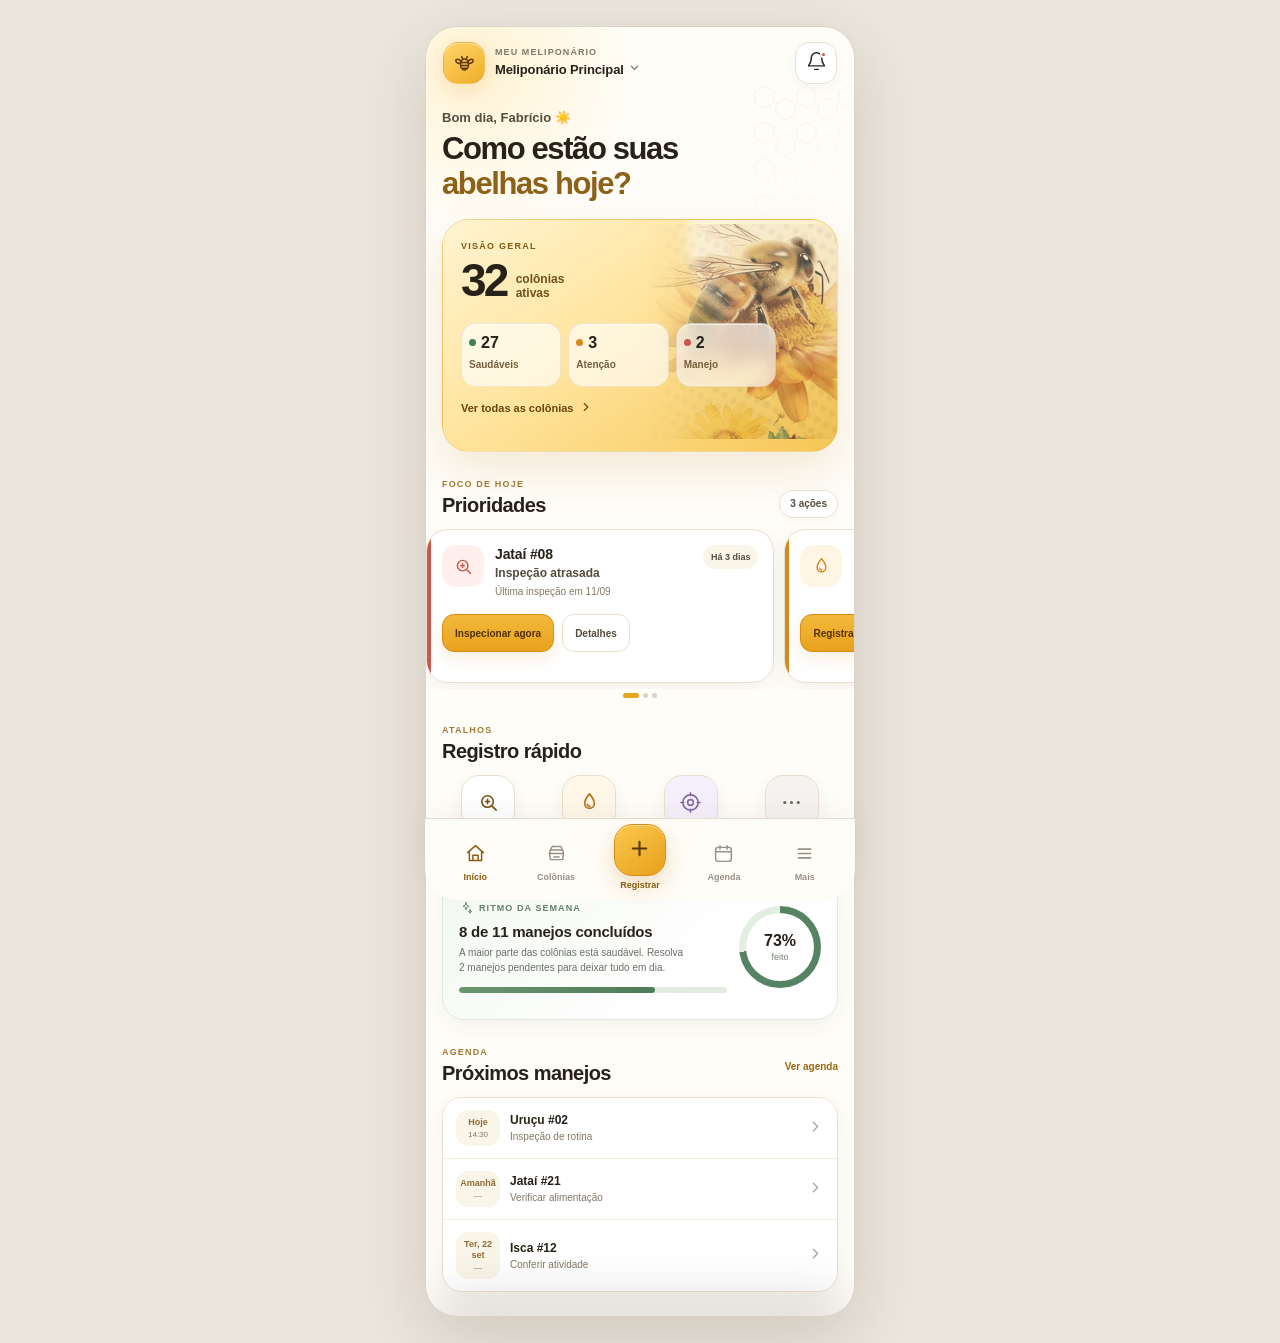
==== index.html @ edc8456e "Create index.html" ====
<!doctype html>
<html lang="pt-BR">
<head>
  <meta charset="utf-8" />
  <meta name="viewport" content="width=device-width, initial-scale=1, viewport-fit=cover" />
  <meta name="theme-color" content="#f4bb3e" />
  <meta name="application-name" content="Meu Meliponário" />
  <meta name="apple-mobile-web-app-capable" content="yes" />
  <meta name="apple-mobile-web-app-status-bar-style" content="default" />
  <meta name="apple-mobile-web-app-title" content="Meliponário" />
  <meta name="mobile-web-app-capable" content="yes" />
  <meta name="format-detection" content="telephone=no" />
  <meta name="description" content="Gestão local e offline de meliponários de abelhas sem ferrão." />
  <title>Meu Meliponário</title>
  <style>
:root{
  --honey-50:#fffaf0;--honey-100:#fff1ca;--honey-200:#ffe094;--honey-300:#fbd168;--honey-400:#f4bb3e;--honey-500:#eaa51f;--honey-600:#ca7e0c;--honey-700:#9e5d08;--honey-800:#73410b;
  --cream:#fffdf8;--cream-2:#faf5e9;--cream-3:#f3ecde;--ink:#272119;--ink-2:#554b3f;--muted:#837769;--line:#eadfce;--card:#fff;
  --green:#3f8256;--green-soft:#eef7f0;--amber:#d58a1d;--amber-soft:#fff5e5;--red:#c8584d;--red-soft:#fff0ed;--purple:#846ba4;--purple-soft:#f5f0fb;
  --r-sm:12px;--r-md:16px;--r-lg:22px;--r-xl:28px;--shadow-sm:0 6px 24px rgba(59,43,20,.06);--shadow-md:0 14px 38px rgba(59,43,20,.11);
  --font:Inter,ui-sans-serif,-apple-system,BlinkMacSystemFont,"Segoe UI",sans-serif;
}
*{box-sizing:border-box}html,body{margin:0;min-height:100%;background:#ece7dd;color:var(--ink);font-family:var(--font);-webkit-font-smoothing:antialiased}button{font:inherit;color:inherit}button,a{-webkit-tap-highlight-color:transparent}.tap{transition:transform .16s ease,opacity .16s ease,background .16s ease}.tap:active{transform:scale(.97)}
.device-shell{min-height:100vh;display:grid;place-items:start center}.app{width:100%;max-width:430px;min-height:100dvh;background:var(--cream);position:relative;overflow:hidden}.app:before{content:"";position:absolute;left:-120px;top:-130px;width:340px;height:340px;border-radius:50%;background:radial-gradient(circle,rgba(255,225,148,.36),rgba(255,225,148,0) 68%);pointer-events:none}.app:after{content:"";position:absolute;right:-60px;top:58px;width:160px;height:150px;opacity:.32;background-image:url("data:image/svg+xml,%3Csvg width='42' height='36' viewBox='0 0 42 36' xmlns='http://www.w3.org/2000/svg'%3E%3Cg fill='none' stroke='%23e7d6b7' stroke-width='1'%3E%3Cpath d='M10.5 1 20 6.5v11L10.5 23 1 17.5v-11z'/%3E%3Cpath d='M31.5 13 41 18.5v11L31.5 35 22 29.5v-11z'/%3E%3C/g%3E%3C/svg%3E");pointer-events:none;mask-image:linear-gradient(140deg,#000,transparent 78%)}
.topbar{position:relative;z-index:4;display:flex;align-items:center;justify-content:space-between;padding:max(15px,env(safe-area-inset-top)) 17px 8px}.brand-block{border:0;background:transparent;padding:0;display:flex;align-items:center;gap:10px;text-align:left;min-width:0}.brand-mark{width:42px;height:42px;border-radius:15px;background:linear-gradient(145deg,#ffd66b,#efad28);display:grid;place-items:center;color:#5d3804;box-shadow:0 6px 20px rgba(208,135,12,.18),inset 0 1px rgba(255,255,255,.5);border:1px solid rgba(130,77,0,.08)}.brand-mark svg{width:23px;height:23px}.brand-copy{display:block;min-width:0}.brand-kicker{display:block;font-size:9px;line-height:13px;font-weight:800;letter-spacing:.12em;color:var(--muted)}.brand-place{margin-top:1px;display:flex;align-items:center;gap:3px;font-size:13px;line-height:18px;font-weight:760;letter-spacing:-.01em}.brand-place svg{width:15px;height:15px;color:var(--muted)}.icon-button{width:42px;height:42px;border-radius:14px;border:1px solid var(--line);background:rgba(255,255,255,.88);display:grid;place-items:center;box-shadow:0 3px 12px rgba(59,43,20,.04);position:relative}.icon-button svg{width:21px;height:21px}.notification-dot{position:absolute;right:9px;top:8px;width:7px;height:7px;border-radius:50%;background:var(--red);border:2px solid white}
.page{position:relative;z-index:2;padding:16px 16px 0}.welcome-kicker{margin:0 0 4px;color:var(--ink-2);font-size:13px;line-height:19px;font-weight:650}.welcome h1{margin:0;font-size:31px;line-height:35px;letter-spacing:-.045em;font-weight:790}.welcome h1 span{color:#8d6117}
.hero-card{margin-top:18px;border-radius:27px;min-height:233px;position:relative;overflow:hidden;background:linear-gradient(145deg,#fff4d1 0%,#ffe39a 48%,#f6c655 100%);border:1px solid rgba(155,95,4,.12);box-shadow:0 18px 45px rgba(177,117,23,.15)}.hero-glow{position:absolute;width:240px;height:240px;right:-90px;top:-100px;border-radius:50%;background:rgba(255,255,255,.55);filter:blur(6px)}.hero-art{position:absolute;right:-18px;top:4px;width:210px;height:215px;object-fit:cover;opacity:.72;mix-blend-mode:multiply;filter:saturate(.78) contrast(.92);mask-image:linear-gradient(to left,#000 52%,rgba(0,0,0,.82) 68%,transparent 100%)}.hero-content{position:relative;z-index:2;padding:20px 18px 17px;max-width:100%}.hero-eyebrow{font-size:9px;line-height:12px;font-weight:850;letter-spacing:.14em;color:#865912}.hero-count{margin-top:4px;display:flex;align-items:flex-end;gap:9px}.hero-count strong{font-size:46px;line-height:49px;letter-spacing:-.06em}.hero-count span{padding-bottom:5px;font-size:12px;line-height:14px;font-weight:700;color:#714f1c}.status-grid{display:grid;grid-template-columns:repeat(3,1fr);gap:7px;margin-top:18px;max-width:315px}.status-pill{border:1px solid rgba(111,75,22,.10);background:rgba(255,255,255,.64);backdrop-filter:blur(8px);border-radius:15px;min-height:64px;padding:9px 7px 8px;display:grid;grid-template-columns:auto 1fr;grid-template-rows:auto auto;text-align:left;column-gap:5px;box-shadow:inset 0 1px rgba(255,255,255,.6)}.status-pill .status-dot{width:7px;height:7px;border-radius:50%;margin-top:6px}.status-pill strong{font-size:16px;line-height:19px}.status-pill small{grid-column:1/3;color:#765e3d;font-weight:670;font-size:10px;line-height:14px}.status-dot.good{background:var(--green)}.status-dot.warn{background:var(--amber)}.status-dot.bad{background:var(--red)}.hero-link{margin-top:13px;border:0;background:transparent;padding:0;display:inline-flex;align-items:center;gap:5px;font-size:11px;font-weight:780;color:#684510}.hero-link svg{width:14px;height:14px}
.section{margin-top:26px}.section-heading{display:flex;align-items:end;justify-content:space-between;gap:12px;margin-bottom:11px}.section-heading.compact{align-items:center}.section-kicker{margin:0 0 2px;font-size:9px;line-height:12px;font-weight:850;letter-spacing:.13em;color:#a17937}.section-heading h2{margin:0;font-size:20px;line-height:26px;letter-spacing:-.028em}.count-chip{border:1px solid var(--line);background:#fff;border-radius:999px;padding:7px 10px;font-size:10px;line-height:12px;font-weight:760;color:var(--ink-2);box-shadow:0 2px 10px rgba(59,43,20,.03)}
.priority-track{display:flex;gap:10px;overflow:auto;margin:0 -16px;padding:0 16px 6px;scroll-snap-type:x mandatory;scrollbar-width:none}.priority-track::-webkit-scrollbar{display:none}.priority-card{scroll-snap-align:start;flex:0 0 88%;min-height:154px;border:1px solid var(--line);background:#fff;border-radius:22px;padding:15px;box-shadow:var(--shadow-sm);position:relative;overflow:hidden}.priority-card:after{content:"";position:absolute;left:0;top:0;bottom:0;width:4px;background:var(--tone,var(--honey-500))}.priority-card.tone-danger{--tone:var(--red)}.priority-card.tone-warning{--tone:var(--amber)}.priority-card.tone-brand{--tone:var(--honey-500)}.priority-top{display:flex;align-items:flex-start;gap:11px}.priority-icon{width:42px;height:42px;border-radius:14px;display:grid;place-items:center;background:var(--tone-soft,var(--honey-100));color:var(--tone,var(--honey-700));flex:0 0 auto}.priority-icon svg{width:21px;height:21px}.tone-danger .priority-icon{--tone-soft:var(--red-soft);--tone:var(--red)}.tone-warning .priority-icon{--tone-soft:var(--amber-soft);--tone:var(--amber)}.tone-brand .priority-icon{--tone-soft:var(--honey-100);--tone:var(--honey-700)}.priority-copy{min-width:0;flex:1}.priority-copy strong{display:block;font-size:14px;line-height:19px;letter-spacing:-.01em}.priority-copy span{display:block;margin-top:1px;font-size:12px;line-height:17px;font-weight:650;color:var(--ink-2)}.priority-copy small{display:block;margin-top:3px;font-size:10px;line-height:14px;color:var(--muted)}.priority-badge{font-size:9px;line-height:12px;font-weight:800;padding:6px 8px;border-radius:999px;background:var(--cream-2);color:var(--ink-2);white-space:nowrap}.priority-actions{display:flex;gap:8px;margin-top:15px}.btn-primary,.btn-secondary{height:38px;border-radius:12px;padding:0 12px;font-size:10px;font-weight:800}.btn-primary{border:1px solid #d58c11;background:linear-gradient(#f4b93b,#e8a21e);color:#523002;box-shadow:0 7px 16px rgba(201,126,10,.13)}.btn-secondary{border:1px solid var(--line);background:#fff;color:var(--ink-2)}.pager{display:flex;gap:4px;justify-content:center;margin-top:4px}.pager i{display:block;width:5px;height:5px;border-radius:99px;background:#ddd2c2;transition:width .2s ease,background .2s ease}.pager i.active{width:16px;background:var(--honey-500)}
.quick-grid{display:grid;grid-template-columns:repeat(4,1fr);gap:9px}.quick-action{border:0;background:transparent;padding:0;display:flex;flex-direction:column;align-items:center;gap:6px;min-width:0}.quick-icon{width:54px;height:54px;border:1px solid var(--line);background:#fff;border-radius:18px;display:grid;place-items:center;box-shadow:0 5px 17px rgba(59,43,20,.055);color:#765116}.quick-action:nth-child(2) .quick-icon{background:#fff7e8;color:#b67114}.quick-action:nth-child(3) .quick-icon{background:#f5f0fb;color:var(--purple)}.quick-action:nth-child(4) .quick-icon{background:#f4f3ef;color:#6d655b}.quick-icon svg{width:23px;height:23px}.quick-action strong{font-size:10px;line-height:13px}.quick-action small{display:none}
.week-card{border-radius:22px;background:linear-gradient(135deg,#f3f8f1,#fff 66%);border:1px solid #dfe9dd;min-height:146px;padding:16px;display:flex;align-items:center;gap:12px;box-shadow:var(--shadow-sm)}.week-copy{flex:1;min-width:0}.week-title-row{display:flex;align-items:center;gap:6px;font-size:9px;line-height:12px;letter-spacing:.12em;font-weight:850;color:#648168;text-transform:uppercase}.week-icon{display:grid;place-items:center}.week-icon svg{width:14px;height:14px}.week-card h3{margin:7px 0 3px;font-size:15px;line-height:20px;letter-spacing:-.015em}.week-card p{margin:0;color:#687166;font-size:10px;line-height:15px;max-width:230px}.progress{height:6px;border-radius:99px;background:#e3ece1;margin-top:12px;overflow:hidden}.progress span{display:block;height:100%;border-radius:inherit;background:linear-gradient(90deg,#6b956f,#4c7c58);width:0;transition:width .7s cubic-bezier(.2,.8,.2,1)}.ring{--p:73;width:82px;height:82px;border-radius:50%;flex:0 0 auto;display:grid;place-items:center;background:conic-gradient(#568361 calc(var(--p)*1%),#e4ede2 0);position:relative}.ring:before{content:"";position:absolute;inset:7px;border-radius:50%;background:#fff}.ring>div{position:relative;z-index:1;text-align:center}.ring strong{display:block;font-size:16px;line-height:18px}.ring small{display:block;font-size:9px;color:#758174;margin-top:2px}
.text-button{border:0;background:transparent;color:#9b6812;padding:5px 0;font-size:10px;font-weight:800}.schedule-card{border:1px solid var(--line);border-radius:20px;background:#fff;box-shadow:var(--shadow-sm);overflow:hidden}.schedule-row{width:100%;border:0;border-bottom:1px solid #f0e9de;background:#fff;display:grid;grid-template-columns:44px 1fr auto;align-items:center;gap:10px;padding:12px 13px;text-align:left}.schedule-row:last-child{border-bottom:0}.date-block{text-align:center;border-radius:12px;background:var(--cream-2);padding:7px 4px}.date-block strong{display:block;font-size:9px;line-height:11px;color:#8d6c37}.date-block small{display:block;font-size:8px;color:var(--muted);margin-top:2px}.schedule-main strong{display:block;font-size:12px;line-height:16px}.schedule-main span{display:block;margin-top:2px;font-size:10px;line-height:14px;color:var(--muted)}.schedule-chevron{color:#b0a69a}.schedule-chevron svg{width:17px;height:17px}.bottom-spacer{height:118px}.page-home .bottom-spacer{height:24px}
.bottom-nav{position:fixed;left:50%;right:auto;transform:translateX(-50%);width:min(430px,100%);z-index:40;bottom:0;height:82px;padding:7px 10px max(10px,env(safe-area-inset-bottom));display:grid;grid-template-columns:1fr 1fr 1.08fr 1fr 1fr;align-items:end;background:rgba(255,253,248,.94);backdrop-filter:blur(18px);border-top:1px solid rgba(226,216,200,.88);box-shadow:0 -10px 25px rgba(47,37,23,.035)}.nav-item{height:56px;border:0;background:transparent;color:#9a9084;display:flex;flex-direction:column;align-items:center;justify-content:center;gap:3px}.nav-item svg{width:21px;height:21px}.nav-item small,.nav-center small{font-size:9px;line-height:12px;font-weight:750}.nav-item.active{color:#8b5c10}.nav-center{height:65px;display:flex;flex-direction:column;align-items:center;justify-content:flex-end;color:#8b5c10;gap:3px}.nav-fab{width:52px;height:52px;margin-top:-25px;border-radius:18px;border:1px solid #d98e12;background:linear-gradient(145deg,#fac94f,#e8a01a);box-shadow:0 10px 25px rgba(193,120,7,.24),inset 0 1px rgba(255,255,255,.5);display:grid;place-items:center;color:#5b3703}.nav-fab svg{width:23px;height:23px}
.sheet-backdrop{position:absolute;inset:0;background:rgba(34,27,20,.33);opacity:0;pointer-events:none;z-index:50;transition:opacity .22s ease;backdrop-filter:blur(1.5px)}.sheet-backdrop.open{opacity:1;pointer-events:auto}.bottom-sheet{position:absolute;left:0;right:0;bottom:0;z-index:51;min-height:160px;max-height:82dvh;overflow:auto;background:#fffdf9;border-radius:28px 28px 0 0;border-top:1px solid #eee2d0;box-shadow:0 -22px 55px rgba(43,34,24,.16);transform:translateY(104%);transition:transform .32s cubic-bezier(.2,.85,.25,1);padding:8px 16px max(22px,env(safe-area-inset-bottom))}.bottom-sheet.open{transform:translateY(0)}.sheet-handle{width:36px;height:4px;border-radius:9px;background:#d9d0c4;margin:2px auto 15px}.sheet-head{display:flex;align-items:flex-start;justify-content:space-between;gap:12px;margin-bottom:14px}.sheet-head p{margin:0;color:var(--muted);font-size:10px;line-height:15px;font-weight:650;text-transform:uppercase;letter-spacing:.1em}.sheet-head h3{margin:2px 0 0;font-size:21px;line-height:27px;letter-spacing:-.03em}.sheet-close{width:34px;height:34px;border:1px solid var(--line);border-radius:11px;background:#fff;display:grid;place-items:center}.sheet-close svg{width:18px;height:18px}.sheet-list{display:grid;gap:8px}.sheet-option{width:100%;border:1px solid var(--line);background:#fff;border-radius:16px;padding:12px;display:flex;align-items:center;gap:11px;text-align:left}.sheet-option.active{border-color:#e2b95e;background:#fff9e9}.sheet-option-icon{width:42px;height:42px;border-radius:13px;background:var(--cream-2);display:grid;place-items:center;color:#8c6017}.sheet-option-icon svg{width:20px;height:20px}.sheet-option-copy{flex:1}.sheet-option-copy strong{display:block;font-size:12px;line-height:16px}.sheet-option-copy small{display:block;margin-top:2px;color:var(--muted);font-size:10px;line-height:14px}.sheet-option>svg{width:17px;height:17px;color:#b0a69a}.sheet-tip{margin-top:13px;padding:11px 12px;border-radius:14px;background:#fff5dc;color:#775116;font-size:10px;line-height:15px}.notification-list{display:grid;gap:8px}.notification-item{border:1px solid var(--line);border-radius:16px;background:#fff;padding:12px;display:grid;grid-template-columns:9px 1fr auto;gap:10px;align-items:start}.notification-item .n-dot{width:8px;height:8px;border-radius:50%;margin-top:5px;background:var(--honey-500)}.notification-item.danger .n-dot{background:var(--red)}.notification-item strong{display:block;font-size:12px;line-height:16px}.notification-item p{margin:2px 0 0;color:var(--muted);font-size:10px;line-height:15px}.notification-item time{font-size:9px;color:#a59a8d;white-space:nowrap}.apiary-current{border-color:#e4b557;background:#fff9e9}.toast{position:absolute;left:16px;right:16px;bottom:94px;z-index:70;background:#2d261f;color:#fff;padding:12px 14px;border-radius:14px;font-size:11px;line-height:16px;font-weight:650;box-shadow:var(--shadow-md);opacity:0;transform:translateY(12px);pointer-events:none;transition:opacity .18s ease,transform .18s ease}.toast.show{opacity:1;transform:translateY(0)}
.reveal{opacity:0;transform:translateY(10px);animation:reveal .5s cubic-bezier(.2,.8,.2,1) forwards}.delay-1{animation-delay:.06s}.delay-2{animation-delay:.12s}.delay-3{animation-delay:.18s}.delay-4{animation-delay:.24s}.delay-5{animation-delay:.30s}@keyframes reveal{to{opacity:1;transform:translateY(0)}}
@media(min-width:700px){.device-shell{padding:26px 0}.app{min-height:880px;border-radius:32px;border:1px solid #ddd4c7;box-shadow:0 22px 70px rgba(47,37,23,.16)}.bottom-nav{border-radius:0 0 32px 32px}}
@media(max-width:350px){.welcome h1{font-size:28px;line-height:32px}.hero-card{min-height:228px}.status-grid{gap:5px}.status-pill{padding-left:5px;padding-right:5px}.priority-card{flex-basis:92%}}
@media(prefers-reduced-motion:reduce){*,*:before,*:after{scroll-behavior:auto!important;animation:none!important;transition:none!important}.reveal{opacity:1;transform:none}}

/* =========================================================
   ETAPA 2 — COLÔNIAS
   ========================================================= */
.page[hidden],.page.is-hidden{display:none!important}.colonies-page{padding-top:10px}.colonies-intro{margin-top:1px}.colonies-title-row{display:flex;align-items:flex-end;justify-content:space-between;gap:14px}.colonies-title-row h1{margin:0;font-size:30px;line-height:34px;letter-spacing:-.045em;font-weight:795}.colonies-subtitle{margin:4px 0 0;color:var(--muted);font-size:11px;line-height:16px}.add-colony-button{width:47px;height:47px;flex:0 0 auto;border-radius:16px;border:1px solid #d69a28;background:linear-gradient(145deg,#ffd361,#eda725);display:grid;place-items:center;color:#5a3704;box-shadow:0 10px 24px rgba(198,122,7,.18),inset 0 1px rgba(255,255,255,.56)}.add-colony-button svg{width:22px;height:22px}
.colony-overview{margin-top:17px;min-height:190px;border-radius:25px;padding:17px 16px 15px;position:relative;overflow:hidden;background:linear-gradient(142deg,#fff5d8 0%,#ffe8a8 51%,#f7ca64 100%);border:1px solid rgba(153,93,6,.12);box-shadow:0 16px 38px rgba(176,111,15,.12)}.overview-decoration{position:absolute;width:175px;height:175px;border-radius:50%;right:-62px;top:-80px;background:rgba(255,255,255,.52)}.overview-art{position:absolute;right:-27px;top:0;width:178px;height:168px;object-fit:cover;mix-blend-mode:multiply;opacity:.61;filter:saturate(.78) contrast(.94);mask-image:linear-gradient(90deg,transparent 0%,rgba(0,0,0,.76) 36%,#000 100%)}.overview-main{position:relative;z-index:2;max-width:215px}.overview-label{display:block;font-size:9px;line-height:12px;font-weight:850;letter-spacing:.13em;color:#875d17}.overview-main>strong{display:block;margin-top:3px;font-size:42px;line-height:45px;letter-spacing:-.06em}.overview-main>small{display:block;color:#6b4c1a;font-size:11px;line-height:15px;font-weight:670}.overview-stats{position:absolute;left:12px;right:12px;bottom:12px;display:grid;grid-template-columns:repeat(3,1fr);gap:7px;z-index:3}.overview-stat{border:1px solid rgba(113,74,14,.10);background:rgba(255,255,255,.69);backdrop-filter:blur(9px);border-radius:14px;padding:8px 7px 7px;display:grid;grid-template-columns:auto 1fr;grid-template-rows:auto auto;text-align:left;column-gap:5px;min-width:0}.overview-stat .mini-dot{width:7px;height:7px;border-radius:50%;margin-top:6px}.mini-dot.healthy,.chip-dot.healthy{background:var(--green)}.mini-dot.attention,.chip-dot.attention{background:var(--amber)}.mini-dot.management,.chip-dot.management{background:var(--red)}.overview-stat strong{font-size:15px;line-height:18px}.overview-stat small{grid-column:1/3;color:#715d40;font-size:9px;line-height:12px;font-weight:720;white-space:nowrap;overflow:hidden;text-overflow:ellipsis}
.colony-tools{margin-top:17px}.search-row{display:grid;grid-template-columns:1fr 48px;gap:9px}.search-box{height:48px;border:1px solid var(--line);background:#fff;border-radius:16px;display:flex;align-items:center;padding:0 11px 0 13px;gap:8px;box-shadow:0 5px 18px rgba(59,43,20,.04)}.search-box>span{display:grid;place-items:center;color:#9d9183}.search-box>span svg{width:20px;height:20px}.search-box input{border:0;outline:0;background:transparent;flex:1;min-width:0;color:var(--ink);font:600 12px/18px var(--font)}.search-box input::placeholder{color:#aaa093;font-weight:540}.search-clear{width:29px;height:29px;border:0;background:transparent;border-radius:9px;display:grid;place-items:center;color:#a59b90;opacity:0;pointer-events:none;transition:opacity .15s ease}.search-clear.show{opacity:1;pointer-events:auto}.search-clear svg{width:16px;height:16px}.filter-button{height:48px;width:48px;border-radius:16px;border:1px solid #e5d7c4;background:#fff8e6;display:grid;place-items:center;color:#8c5d12;position:relative;box-shadow:0 5px 18px rgba(59,43,20,.04)}.filter-button svg{width:21px;height:21px}.filter-button i{position:absolute;right:-3px;top:-5px;min-width:18px;height:18px;padding:0 5px;border-radius:99px;background:var(--ink);color:#fff;border:2px solid var(--cream);font-style:normal;font-size:8px;line-height:14px;font-weight:800;display:none}.filter-button i.show{display:grid;place-items:center}
.status-chips{display:flex;gap:7px;overflow:auto;margin:12px -16px 0;padding:0 16px 4px;scrollbar-width:none}.status-chips::-webkit-scrollbar,.species-scroll::-webkit-scrollbar,.attention-carousel::-webkit-scrollbar{display:none}.filter-chip{height:34px;border-radius:999px;border:1px solid var(--line);background:#fff;padding:0 11px;display:inline-flex;align-items:center;gap:6px;white-space:nowrap;font-size:10px;line-height:13px;font-weight:760;color:#746a5d;box-shadow:0 2px 9px rgba(59,43,20,.025)}.filter-chip.active{border-color:#e4b858;background:#fff4cf;color:#75500f;box-shadow:inset 0 0 0 1px rgba(225,165,46,.08)}.filter-chip span{font-size:9px;color:#a18f73}.chip-dot{width:6px;height:6px;border-radius:50%;display:block}.species-line{margin-top:9px;display:flex;gap:9px;align-items:center}.species-scroll{display:flex;gap:7px;overflow:auto;flex:1;scrollbar-width:none;padding:1px 0 3px}.species-chip{height:34px;border:0;background:var(--cream-2);border-radius:12px;padding:0 11px;display:flex;align-items:center;gap:6px;white-space:nowrap;color:#766c60;font-size:9px;font-weight:760}.species-chip.active{background:#2e2922;color:#fff}.species-bee{width:19px;height:19px;border-radius:7px;background:#fff3c9;display:grid;place-items:center;color:#8e5e0e}.species-chip.active .species-bee{background:#4a4339;color:#ffd567}.species-bee svg{width:12px;height:12px}.view-toggle{width:36px;height:36px;flex:0 0 auto;border:1px solid var(--line);border-radius:12px;background:#fff;display:grid;place-items:center;color:#7f7569}.view-toggle svg{width:18px;height:18px}
.attention-section{margin-top:23px}.colonies-heading{margin-bottom:10px}.attention-carousel{display:flex;gap:10px;overflow:auto;margin:0 -16px;padding:0 16px 6px;scroll-snap-type:x mandatory;scrollbar-width:none}.attention-mini{scroll-snap-align:start;flex:0 0 76%;border:1px solid var(--line);background:#fff;border-radius:21px;min-height:118px;padding:13px;box-shadow:var(--shadow-sm);position:relative;overflow:hidden}.attention-mini:before{content:"";position:absolute;left:0;top:0;bottom:0;width:4px;background:var(--tone)}.attention-mini.danger{--tone:var(--red);--soft:var(--red-soft)}.attention-mini.warning{--tone:var(--amber);--soft:var(--amber-soft)}.attention-mini.brand{--tone:var(--honey-500);--soft:var(--honey-100)}.attention-mini-top{display:grid;grid-template-columns:40px 1fr auto;gap:9px;align-items:start}.attention-mini-icon{width:40px;height:40px;border-radius:13px;background:var(--soft);color:var(--tone);display:grid;place-items:center}.attention-mini-icon svg{width:20px;height:20px}.attention-mini-copy strong{display:block;font-size:12px;line-height:16px}.attention-mini-copy span{display:block;color:var(--ink-2);font-size:10px;line-height:14px;font-weight:680;margin-top:1px}.attention-mini-copy small{display:block;color:var(--muted);font-size:9px;line-height:13px;margin-top:2px}.attention-mini .mini-arrow{width:28px;height:28px;border-radius:9px;background:#faf7f1;display:grid;place-items:center;color:#9c9183}.attention-mini .mini-arrow svg{width:15px;height:15px}.attention-progress{margin-top:11px;height:5px;border-radius:99px;background:#f0ebe3;overflow:hidden}.attention-progress span{display:block;height:100%;border-radius:inherit;background:var(--tone)}
.colony-list-section{margin-top:24px}.sort-button{height:33px;border:1px solid var(--line);background:#fff;border-radius:11px;padding:0 9px;display:flex;align-items:center;gap:5px;color:#766c60;font-size:9px;font-weight:760}.sort-button svg{width:14px;height:14px}.result-meta{min-height:15px;margin:-1px 0 8px;color:#9a8f82;font-size:9px;line-height:13px}.colonies-list{display:grid;gap:10px}.colony-card{width:100%;border:1px solid var(--line);background:#fff;border-radius:22px;padding:0;overflow:hidden;box-shadow:var(--shadow-sm);text-align:left;position:relative}.colony-card-inner{display:grid;grid-template-columns:104px 1fr;min-height:149px}.colony-visual{position:relative;overflow:hidden;background:var(--visual-bg);border-right:1px solid rgba(226,217,203,.7);display:grid;place-items:center}.colony-visual:before{content:"";position:absolute;width:92px;height:92px;border-radius:50%;background:rgba(255,255,255,.44);right:-36px;top:-33px}.colony-visual:after{content:"";position:absolute;left:-25px;bottom:-34px;width:84px;height:84px;border-radius:50%;background:rgba(255,255,255,.31)}.hive-art{width:86px;height:92px;position:relative;z-index:2;filter:drop-shadow(0 8px 12px rgba(74,54,26,.10))}.colony-visual-label{position:absolute;left:8px;bottom:8px;z-index:3;padding:5px 7px;border-radius:9px;background:rgba(255,255,255,.75);backdrop-filter:blur(6px);font-size:8px;line-height:10px;font-weight:820;color:#72501a}.colony-main{padding:12px 12px 11px;min-width:0}.colony-topline{display:flex;align-items:flex-start;justify-content:space-between;gap:8px}.colony-name{min-width:0}.colony-name strong{display:block;font-size:14px;line-height:18px;letter-spacing:-.015em;white-space:nowrap;overflow:hidden;text-overflow:ellipsis}.colony-name span{display:block;margin-top:1px;color:#8c8174;font-size:9px;line-height:13px}.status-badge{flex:0 0 auto;display:flex;align-items:center;gap:5px;height:23px;border-radius:999px;padding:0 7px;font-size:8px;line-height:10px;font-weight:820}.status-badge i{width:6px;height:6px;border-radius:50%}.status-badge.healthy{background:var(--green-soft);color:#3f744c}.status-badge.healthy i{background:var(--green)}.status-badge.attention{background:var(--amber-soft);color:#946015}.status-badge.attention i{background:var(--amber)}.status-badge.management{background:var(--red-soft);color:#a84940}.status-badge.management i{background:var(--red)}.colony-note{margin:8px 0 0;color:#62594f;font-size:9px;line-height:13px;display:-webkit-box;-webkit-line-clamp:2;-webkit-box-orient:vertical;overflow:hidden}.colony-metrics{display:grid;grid-template-columns:1fr 1fr;gap:5px;margin-top:9px}.colony-metric{border-radius:10px;background:#faf7f1;padding:6px 7px;min-width:0}.colony-metric span{display:block;color:#9b9083;font-size:7.5px;line-height:10px;font-weight:720;text-transform:uppercase;letter-spacing:.06em}.colony-metric strong{display:block;margin-top:1px;font-size:9px;line-height:12px;white-space:nowrap;overflow:hidden;text-overflow:ellipsis}.colony-footer{display:flex;align-items:center;justify-content:space-between;border-top:1px solid #f1ebe2;padding:9px 12px;background:#fffdf9}.colony-local{display:flex;align-items:center;gap:5px;color:#8e8377;font-size:8.5px;font-weight:690}.colony-local svg{width:13px;height:13px}.colony-open{display:flex;align-items:center;gap:4px;color:#885c14;font-size:8.5px;font-weight:820}.colony-open svg{width:14px;height:14px}
.colonies-list.compact{gap:7px}.colonies-list.compact .colony-card-inner{grid-template-columns:66px 1fr;min-height:90px}.colonies-list.compact .colony-visual{min-height:90px}.colonies-list.compact .hive-art{width:54px;height:61px}.colonies-list.compact .colony-visual-label,.colonies-list.compact .colony-note,.colonies-list.compact .colony-metrics{display:none}.colonies-list.compact .colony-main{padding:11px 11px 8px}.colonies-list.compact .colony-footer{padding:7px 11px}.colonies-list.compact .colony-name strong{font-size:13px}.colonies-list.compact .colony-name span{font-size:8.5px;margin-top:2px}.colonies-list.compact .status-badge{height:21px}
.empty-colonies{padding:30px 20px 36px;text-align:center;border:1px dashed #e5dac9;border-radius:22px;background:#fffdf9}.empty-bee{width:58px;height:58px;border-radius:19px;margin:0 auto 12px;background:#fff1cb;color:#8d5e10;display:grid;place-items:center}.empty-bee svg{width:29px;height:29px}.empty-colonies h3{margin:0;font-size:15px;line-height:20px}.empty-colonies p{margin:5px auto 14px;color:var(--muted);font-size:10px;line-height:15px;max-width:230px}
.filter-section{margin-top:16px}.filter-section:first-of-type{margin-top:0}.filter-title{display:flex;align-items:center;justify-content:space-between;margin-bottom:9px}.filter-title strong{font-size:11px;line-height:15px}.filter-title button{border:0;background:transparent;color:#9c6a16;font-size:9px;font-weight:800}.filter-options{display:flex;flex-wrap:wrap;gap:7px}.filter-option{height:35px;border:1px solid var(--line);background:#fff;border-radius:11px;padding:0 10px;font-size:9px;font-weight:740;color:#73695d}.filter-option.active{border-color:#dfb65b;background:#fff6dc;color:#7d5511}.filter-footer{position:sticky;bottom:-22px;background:linear-gradient(transparent,#fffdf9 24%);padding-top:22px;margin-top:17px;display:grid;grid-template-columns:1fr 1.55fr;gap:8px}.filter-footer .btn-primary,.filter-footer .btn-secondary{height:44px;font-size:10px}.sort-list{display:grid;gap:7px}.sort-option{height:46px;border:1px solid var(--line);background:#fff;border-radius:14px;padding:0 12px;display:flex;align-items:center;justify-content:space-between;font-size:10px;font-weight:740}.sort-option.active{border-color:#e2b95e;background:#fff8e6}.sort-check{width:21px;height:21px;border-radius:8px;background:#f2ede5;display:grid;place-items:center;color:transparent}.sort-option.active .sort-check{background:#e9aa2d;color:#fff}.sort-check svg{width:13px;height:13px}
.colony-preview-hero{border-radius:20px;padding:15px;background:linear-gradient(145deg,var(--preview-a),var(--preview-b));position:relative;overflow:hidden;min-height:134px}.colony-preview-hero .preview-art{position:absolute;right:5px;bottom:-7px;width:110px;height:120px}.colony-preview-hero .preview-status{position:relative;z-index:2;display:inline-flex;align-items:center;gap:5px;padding:6px 8px;border-radius:999px;background:rgba(255,255,255,.71);backdrop-filter:blur(6px);font-size:8px;font-weight:820}.colony-preview-hero h4{position:relative;z-index:2;margin:29px 0 1px;font-size:21px;line-height:25px;letter-spacing:-.035em}.colony-preview-hero p{position:relative;z-index:2;margin:0;color:#66543a;font-size:10px;line-height:14px;font-weight:650}.preview-grid{display:grid;grid-template-columns:repeat(2,1fr);gap:8px;margin-top:11px}.preview-stat{border:1px solid var(--line);border-radius:14px;background:#fff;padding:10px}.preview-stat span{display:block;color:var(--muted);font-size:8px;line-height:11px;text-transform:uppercase;letter-spacing:.06em;font-weight:740}.preview-stat strong{display:block;margin-top:3px;font-size:11px;line-height:15px}.preview-action{margin-top:11px;display:grid;grid-template-columns:1fr auto;gap:8px}.preview-action .btn-primary,.preview-action .btn-secondary{height:43px}
@media(max-width:360px){.colony-card-inner{grid-template-columns:91px 1fr}.colony-overview{min-height:186px}.overview-art{right:-38px}.overview-stats{gap:5px}.overview-stat{padding-left:6px;padding-right:6px}.attention-mini{flex-basis:82%}}


/* ===== ETAPA 3 — FICHA DA COLÔNIA ===== */
.detail-page{padding-top:max(12px,env(safe-area-inset-top))}
.detail-topbar{height:52px;display:grid;grid-template-columns:42px 1fr 42px;align-items:center;gap:10px;margin-bottom:12px}.detail-icon-button{width:42px;height:42px;border:1px solid var(--line);border-radius:14px;background:rgba(255,255,255,.9);display:grid;place-items:center;box-shadow:0 4px 14px rgba(59,43,20,.045)}.detail-icon-button svg{width:20px;height:20px}.detail-topbar-copy{text-align:center;min-width:0}.detail-topbar-copy span{display:block;color:#a07939;font-size:8px;line-height:11px;font-weight:850;letter-spacing:.13em}.detail-topbar-copy strong{display:block;margin-top:1px;font-size:12px;line-height:16px;white-space:nowrap;overflow:hidden;text-overflow:ellipsis}
.colony-profile-hero{min-height:242px;border-radius:28px;overflow:hidden;position:relative;background:linear-gradient(145deg,#fff4d1 0%,#ffe49e 50%,#f4c75a 100%);border:1px solid rgba(155,95,4,.12);box-shadow:0 18px 42px rgba(177,117,23,.14);padding:19px 17px}.profile-honeycomb{position:absolute;inset:0;opacity:.42;background-image:url("data:image/svg+xml,%3Csvg width='50' height='44' viewBox='0 0 50 44' xmlns='http://www.w3.org/2000/svg'%3E%3Cg fill='none' stroke='%23c88b2f' stroke-opacity='.18' stroke-width='1'%3E%3Cpath d='M12.5 1 24 7.5v13L12.5 27 1 20.5v-13z'/%3E%3Cpath d='M37.5 17 49 23.5v13L37.5 43 26 36.5v-13z'/%3E%3C/g%3E%3C/svg%3E");mask-image:linear-gradient(100deg,transparent 28%,#000 100%)}.profile-copy{position:relative;z-index:4;max-width:58%}.profile-status{display:inline-flex;align-items:center;gap:5px;height:25px;padding:0 9px;border-radius:999px;background:rgba(255,255,255,.72);backdrop-filter:blur(8px);font-size:8px;font-weight:840;color:#5c4b2e}.profile-status i{width:6px;height:6px;border-radius:50%}.profile-status.healthy i{background:var(--green)}.profile-status.attention i{background:var(--amber)}.profile-status.management i{background:var(--red)}.profile-species{margin:26px 0 2px;font-size:9px;line-height:12px;font-weight:850;letter-spacing:.13em;color:#8b5c12}.profile-copy h1{margin:0;font-size:31px;line-height:35px;letter-spacing:-.05em}.profile-location{display:flex;align-items:center;gap:5px;margin-top:7px;font-size:10px;line-height:14px;font-weight:720;color:#6f5837}.profile-location svg{width:14px;height:14px}.profile-tags{display:flex;flex-wrap:wrap;gap:6px;margin-top:15px}.profile-tags span{height:27px;padding:0 9px;border-radius:10px;display:flex;align-items:center;background:rgba(255,255,255,.62);border:1px solid rgba(120,80,20,.08);font-size:8px;font-weight:770;color:#684b1d}.profile-hive{position:absolute;z-index:3;right:11px;bottom:17px;width:154px;height:170px;display:grid;place-items:center}.profile-hive .hive-art{width:142px;height:156px;filter:drop-shadow(0 18px 18px rgba(91,61,16,.17))}.profile-flower-art{position:absolute;right:-44px;top:-20px;width:160px;height:140px;opacity:.34;mix-blend-mode:multiply;mask-image:linear-gradient(145deg,#000 25%,transparent 80%)}.profile-flower-art img{width:100%;height:100%;object-fit:cover}
.detail-section{margin-top:24px}.detail-section-heading{align-items:center;margin-bottom:10px}.detail-section-heading h2{font-size:19px;line-height:24px}.updated-chip{flex:0 0 auto;height:27px;padding:0 8px;border-radius:999px;background:#f7f1e7;display:flex;align-items:center;color:#897d6d;font-size:8px;font-weight:760}.health-grid{display:grid;grid-template-columns:1fr 1fr;gap:9px}.health-card{min-height:98px;border:1px solid var(--line);border-radius:19px;background:#fff;padding:11px;display:flex;align-items:flex-start;gap:10px;box-shadow:0 5px 17px rgba(59,43,20,.045)}.health-icon{width:36px;height:36px;border-radius:12px;display:grid;place-items:center;flex:0 0 auto;background:#f4f2ed;color:#71695f}.health-icon svg{width:18px;height:18px}.health-good .health-icon{background:var(--green-soft);color:var(--green)}.health-warning .health-icon{background:var(--amber-soft);color:var(--amber)}.health-copy{min-width:0}.health-copy small{display:block;color:#9a8f82;font-size:7.5px;line-height:10px;font-weight:760;text-transform:uppercase;letter-spacing:.08em}.health-copy strong{display:block;margin-top:2px;font-size:13px;line-height:17px}.health-copy em{display:block;margin-top:2px;color:#8f8477;font-size:8px;line-height:12px;font-style:normal}
.next-management-card{border-radius:23px;border:1px solid #e6d8b8;background:linear-gradient(145deg,#fffaf0,#fff4d7 72%,#ffe8aa);padding:15px;box-shadow:var(--shadow-sm);position:relative;overflow:hidden}.next-management-card:after{content:"";position:absolute;right:-35px;bottom:-54px;width:150px;height:150px;border-radius:50%;background:rgba(236,170,48,.09)}.next-management-card.management-overdue{border-color:#efc3bb;background:linear-gradient(145deg,#fff8f5,#fff0ed)}.management-head{display:flex;align-items:flex-start;justify-content:space-between;gap:14px;position:relative;z-index:2}.management-head h2{margin:2px 0 2px;font-size:18px;line-height:23px;letter-spacing:-.025em}.management-head p:last-child{margin:0;color:#766a5b;font-size:9px;line-height:13px}.management-date{width:58px;height:62px;border-radius:17px;border:1px solid rgba(126,82,16,.10);background:#fff;display:flex;flex-direction:column;align-items:center;justify-content:center;box-shadow:0 5px 17px rgba(85,58,18,.055);flex:0 0 auto}.management-date strong{font-size:20px;line-height:21px;letter-spacing:-.04em}.management-date span{margin-top:2px;color:#a2701e;font-size:8px;font-weight:850;letter-spacing:.11em}.management-note{margin-top:13px;border-radius:14px;padding:10px 11px;background:rgba(255,255,255,.7);display:flex;gap:8px;align-items:flex-start;position:relative;z-index:2}.management-note span{color:#aa7114;display:grid;place-items:center}.management-note svg{width:15px;height:15px}.management-note p{margin:0;color:#665c50;font-size:9px;line-height:13px}.management-actions{margin-top:12px;display:grid;grid-template-columns:1fr 44px;gap:8px;position:relative;z-index:2}.detail-primary{height:44px;border-radius:14px;display:flex;align-items:center;justify-content:center;gap:6px}.detail-primary svg{width:15px;height:15px}.detail-secondary{width:44px;height:44px;border-radius:14px;border:1px solid var(--line);background:#fff;display:grid;place-items:center;color:#7a6e61}.detail-secondary svg{width:18px;height:18px}
.inspection-summary{border:1px solid var(--line);border-radius:21px;background:#fff;padding:14px;box-shadow:var(--shadow-sm)}.inspection-date-line{display:grid;grid-template-columns:38px 1fr auto;align-items:center;gap:9px}.inspection-round-icon{width:38px;height:38px;border-radius:13px;background:var(--green-soft);color:var(--green);display:grid;place-items:center}.inspection-round-icon svg{width:19px;height:19px}.inspection-date-line strong{display:block;font-size:11px;line-height:15px}.inspection-date-line small{display:block;margin-top:1px;color:#9b9083;font-size:8px;line-height:11px}.inspection-score{height:25px;padding:0 8px;border-radius:999px;display:flex;align-items:center;font-size:8px;font-weight:820;background:var(--green-soft);color:#3f744c}.inspection-score.attention{background:var(--amber-soft);color:#946015}.inspection-score.management{background:var(--red-soft);color:#a84940}.inspection-note{margin:12px 0 11px;color:#62594f;font-size:10px;line-height:15px}.inspection-mini-grid{display:grid;grid-template-columns:repeat(4,1fr);gap:6px}.inspection-mini-grid div{border-radius:11px;background:#faf7f1;padding:7px 5px;text-align:center}.inspection-mini-grid span{display:block;color:#9b9083;font-size:7px;line-height:9px;text-transform:uppercase;letter-spacing:.05em}.inspection-mini-grid strong{display:block;margin-top:2px;font-size:8.5px;line-height:11px;white-space:nowrap;overflow:hidden;text-overflow:ellipsis}
.mini-timeline{border:1px solid var(--line);background:#fff;border-radius:21px;padding:12px 12px 9px;box-shadow:var(--shadow-sm)}.timeline-row{display:grid;grid-template-columns:45px 31px 1fr;min-height:70px}.timeline-date{padding-top:3px;color:#9b9083;font-size:7.5px;line-height:11px;font-weight:820;letter-spacing:.06em}.timeline-rail{position:relative;display:flex;justify-content:center}.timeline-rail>i{position:absolute;top:30px;bottom:-1px;width:1px;background:#e9e1d6}.timeline-dot{width:29px;height:29px;border-radius:10px;display:grid;place-items:center;z-index:2;background:#f4f1eb;color:#746b61}.timeline-dot svg{width:15px;height:15px}.timeline-dot.good{background:var(--green-soft);color:var(--green)}.timeline-dot.warning{background:var(--amber-soft);color:var(--amber)}.timeline-dot.danger{background:var(--red-soft);color:var(--red)}.timeline-dot.brand{background:var(--honey-100);color:#9a6813}.timeline-copy{padding:1px 0 12px}.timeline-copy strong{display:block;font-size:10px;line-height:14px}.timeline-copy p{margin:3px 0 0;color:#817669;font-size:8.5px;line-height:13px}
.colony-data-card{border:1px solid var(--line);background:#fff;border-radius:21px;overflow:hidden;box-shadow:var(--shadow-sm)}.data-row{min-height:56px;display:grid;grid-template-columns:36px 1fr;align-items:center;gap:9px;padding:9px 12px;border-bottom:1px solid #f1ebe2}.data-row:last-child{border-bottom:0}.data-icon{width:34px;height:34px;border-radius:11px;background:#faf5ea;color:#8b641f;display:grid;place-items:center}.data-icon svg{width:17px;height:17px}.data-row small{display:block;color:#9c9184;font-size:7.5px;line-height:10px;text-transform:uppercase;letter-spacing:.07em;font-weight:760}.data-row strong{display:block;margin-top:2px;font-size:10px;line-height:14px}
.detail-bottom-actions{display:grid;grid-template-columns:.92fr 1.45fr;gap:9px;margin-top:24px}.detail-action-outline,.detail-action-main{min-height:66px;border-radius:18px;padding:10px 11px;display:grid;grid-template-columns:30px 1fr;grid-template-rows:auto auto;text-align:left;column-gap:7px;align-items:center}.detail-action-outline{border:1px solid var(--line);background:#fff}.detail-action-main{border:1px solid #d68d13;background:linear-gradient(145deg,#fac849,#e9a21d);color:#573504;box-shadow:0 10px 24px rgba(193,120,7,.18)}.detail-action-outline>span,.detail-action-main>span{grid-row:1/3;width:30px;height:30px;border-radius:10px;display:grid;place-items:center}.detail-action-outline>span{background:#f6f1e8;color:#786b5c}.detail-action-main>span{background:rgba(255,255,255,.38)}.detail-action-outline svg,.detail-action-main svg{width:16px;height:16px}.detail-action-outline strong,.detail-action-main strong{font-size:9px;line-height:12px}.detail-action-outline small,.detail-action-main small{font-size:7px;line-height:10px;color:#8e8377}.detail-action-main small{color:#78531a}.inspection-sheet-summary{border:1px solid var(--line);border-radius:17px;background:#fff;overflow:hidden}.sheet-summary-row{height:45px;padding:0 12px;display:flex;align-items:center;justify-content:space-between;border-bottom:1px solid #f1ebe2;font-size:9px}.sheet-summary-row:last-child{border-bottom:0}.sheet-summary-row span{color:#8f8476}.sheet-summary-row strong{font-size:10px}.danger-option .sheet-option-icon{background:var(--red-soft);color:var(--red)}
@media(max-width:360px){.colony-profile-hero{min-height:228px}.profile-copy{max-width:61%}.profile-hive{right:-5px;width:142px}.profile-hive .hive-art{width:130px}.health-grid{gap:7px}.health-card{padding:9px;gap:7px}.inspection-mini-grid{gap:4px}}

/* =========================================================
   ETAPA 4 — ADIÇÕES: IMAGEM DA ESPÉCIE + FLUXO DE INSPEÇÃO
   A Etapa 3 permanece intacta; estilos abaixo são aditivos.
   ========================================================= */
.species-showcase{margin-top:10px}
.species-portrait-card{min-height:210px;border-radius:25px;overflow:hidden;position:relative;display:grid;grid-template-columns:1.13fr .87fr;background:linear-gradient(145deg,#fff8df 0%,#ffe8a7 62%,#f3c85f 100%);border:1px solid rgba(147,93,10,.12);box-shadow:0 12px 32px rgba(125,85,22,.10)}
.species-portrait-card:before{content:"";position:absolute;inset:0;background-image:url("data:image/svg+xml,%3Csvg width='44' height='38' viewBox='0 0 44 38' xmlns='http://www.w3.org/2000/svg'%3E%3Cg fill='none' stroke='%23d7a84e' stroke-opacity='.22' stroke-width='1'%3E%3Cpath d='M11 1 21 6.5v11L11 23 1 17.5v-11z'/%3E%3Cpath d='M33 14 43 19.5v11L33 36l-10-5.5v-11z'/%3E%3C/g%3E%3C/svg%3E");background-position:left 8px bottom 8px;mask-image:linear-gradient(90deg,#000,transparent 76%);pointer-events:none}
.species-portrait-copy{position:relative;z-index:3;padding:17px 6px 16px 17px;align-self:center}.species-portrait-copy .profile-status{margin-bottom:14px}.species-label{margin:0 0 2px}.species-portrait-copy h2{margin:0 0 3px;font-size:27px;line-height:30px;letter-spacing:-.05em}.species-portrait-copy>p#speciesPortraitScientific{margin:0;color:#755a30;font-size:8.5px;line-height:13px;font-style:italic}.species-card-location{display:flex;align-items:center;gap:5px;margin-top:10px;color:#6f5837;font-size:9px;line-height:13px;font-weight:720}.species-card-location svg{width:13px;height:13px}.species-card-tags{display:flex;flex-wrap:wrap;gap:5px;margin-top:9px}.species-card-tags span{min-height:25px;padding:0 8px;border-radius:9px;display:flex;align-items:center;background:rgba(255,255,255,.62);border:1px solid rgba(120,80,20,.08);font-size:7.5px;font-weight:770;color:#684b1d}.species-portrait-media{position:relative;min-height:210px;overflow:hidden}.species-portrait-media:before{content:"";position:absolute;z-index:2;inset:0;background:linear-gradient(90deg,#ffeab0 0%,rgba(255,234,176,.16) 23%,transparent 52%)}.species-portrait-media img{position:absolute;inset:-8px -12px -8px -10px;width:calc(100% + 22px);height:calc(100% + 16px);object-fit:cover;filter:saturate(.88) contrast(.96);mix-blend-mode:multiply}.species-portrait-glow{position:absolute;z-index:1;right:-35px;top:-35px;width:120px;height:120px;border-radius:50%;background:rgba(255,255,255,.44);filter:blur(12px)}

.inspection-page{position:relative;z-index:12;min-height:100dvh;background:linear-gradient(180deg,#fffdf8 0%,#fffaf0 100%);padding:0 0 108px;overflow:hidden}.inspection-page:before{content:"";position:absolute;right:-38px;top:78px;width:150px;height:150px;opacity:.22;background-image:url("data:image/svg+xml,%3Csvg width='42' height='36' viewBox='0 0 42 36' xmlns='http://www.w3.org/2000/svg'%3E%3Cg fill='none' stroke='%23e7c773' stroke-width='1'%3E%3Cpath d='M10.5 1 20 6.5v11L10.5 23 1 17.5v-11z'/%3E%3Cpath d='M31.5 13 41 18.5v11L31.5 35 22 29.5v-11z'/%3E%3C/g%3E%3C/svg%3E");pointer-events:none}.inspection-topbar{height:72px;padding:max(12px,env(safe-area-inset-top)) 14px 8px;display:grid;grid-template-columns:40px 1fr 40px;align-items:center;gap:12px;position:relative;z-index:4;background:rgba(255,253,248,.92);backdrop-filter:blur(16px);border-bottom:1px solid rgba(234,223,206,.62)}.inspection-back,.inspection-close{width:40px;height:40px;border:1px solid var(--line);background:#fff;border-radius:13px;display:grid;place-items:center}.inspection-back svg,.inspection-close svg{width:19px;height:19px}.inspection-progress-wrap{min-width:0;display:grid;grid-template-columns:1fr auto;align-items:center;gap:8px}.inspection-progress-track{height:6px;border-radius:999px;background:#efe8dc;overflow:hidden}.inspection-progress-track span{display:block;height:100%;width:16.6%;border-radius:inherit;background:linear-gradient(90deg,#e9a21d,#f8c84a);transition:width .28s ease}.inspection-progress-wrap small{font-size:8px;font-weight:800;color:#8c7d69;white-space:nowrap}.inspection-shell{position:relative;z-index:2;padding:14px 16px 18px}.inspection-identity{display:flex;align-items:center;gap:10px;margin-bottom:18px}.inspection-bee-thumb{width:51px;height:51px;border-radius:17px;overflow:hidden;border:1px solid #ead9b7;background:#fff4d5;box-shadow:0 7px 19px rgba(80,51,9,.08)}.inspection-bee-thumb img{width:100%;height:100%;object-fit:cover}.inspection-identity>div:last-child{min-width:0}.inspection-identity span{display:block;color:#a4772c;font-size:8px;line-height:10px;font-weight:850;letter-spacing:.12em}.inspection-identity strong{display:block;margin-top:2px;font-size:15px;line-height:19px}.inspection-identity small{display:block;margin-top:1px;color:#8b8174;font-size:9px;line-height:12px}.inspection-content{animation:inspectionIn .22s ease}.inspection-kicker{margin:0 0 5px;color:#a4772c;font-size:9px;line-height:12px;font-weight:850;letter-spacing:.12em}.inspection-question{margin:0;font-size:28px;line-height:32px;letter-spacing:-.045em}.inspection-helper{margin:7px 0 0;color:#81766a;font-size:11px;line-height:17px;max-width:335px}.inspection-options{display:grid;gap:9px;margin-top:21px}.inspection-option{min-height:70px;border:1px solid var(--line);background:#fff;border-radius:19px;padding:10px 12px;display:grid;grid-template-columns:42px 1fr 24px;align-items:center;gap:10px;text-align:left;box-shadow:0 5px 18px rgba(59,43,20,.035);transition:transform .16s ease,border .16s ease,background .16s ease,box-shadow .16s ease}.inspection-option:active{transform:scale(.985)}.inspection-option.selected{border-color:#e6a31d;background:linear-gradient(145deg,#fffaf0,#fff4d4);box-shadow:0 9px 23px rgba(199,130,15,.09)}.inspection-option-icon{width:42px;height:42px;border-radius:14px;background:#fff5df;color:#a96c12;display:grid;place-items:center}.inspection-option-icon svg{width:21px;height:21px}.inspection-option-copy strong{display:block;font-size:11px;line-height:15px}.inspection-option-copy small{display:block;margin-top:2px;color:#8c8174;font-size:8.5px;line-height:12px}.inspection-option-check{width:22px;height:22px;border-radius:50%;display:grid;place-items:center;border:1px solid #dfd4c4;color:transparent;background:#fff}.inspection-option.selected .inspection-option-check{background:#eaa51f;border-color:#eaa51f;color:#fff}.inspection-option-check svg{width:13px;height:13px}.inspection-problem-note{margin-top:14px;padding:11px 12px;border-radius:15px;background:#faf5eb;border:1px solid #eee4d6;color:#756a5c;font-size:9px;line-height:14px}.inspection-field-group{margin-top:20px}.inspection-field-label{display:flex;align-items:center;justify-content:space-between;margin-bottom:7px}.inspection-field-label strong{font-size:10px}.inspection-field-label small{font-size:8px;color:#9d9183}.inspection-textarea{width:100%;min-height:126px;resize:none;border:1px solid var(--line);border-radius:18px;background:#fff;padding:13px 14px;color:var(--ink);font:inherit;font-size:11px;line-height:17px;outline:none;box-shadow:0 5px 18px rgba(59,43,20,.03)}.inspection-textarea:focus{border-color:#dfac49;box-shadow:0 0 0 3px rgba(234,165,31,.09)}.inspection-next-date{margin-top:17px}.inspection-next-date>strong{display:block;font-size:11px}.inspection-next-date>p{margin:3px 0 9px;color:#8a7f72;font-size:9px;line-height:13px}.next-date-chips{display:flex;gap:7px;overflow:auto;padding-bottom:2px;scrollbar-width:none}.next-date-chips::-webkit-scrollbar{display:none}.next-date-chip{flex:0 0 auto;height:39px;padding:0 12px;border-radius:13px;border:1px solid var(--line);background:#fff;font-size:9px;font-weight:800}.next-date-chip.selected{border-color:#e4a127;background:#fff1c9;color:#754c0d}.inspection-summary-card{margin-top:19px;border:1px solid var(--line);border-radius:21px;background:#fff;overflow:hidden;box-shadow:var(--shadow-sm)}.inspection-review-row{min-height:51px;padding:8px 12px;display:flex;align-items:center;justify-content:space-between;gap:12px;border-bottom:1px solid #f2ece2}.inspection-review-row:last-child{border-bottom:0}.inspection-review-row span{font-size:9px;color:#8b8174}.inspection-review-row strong{font-size:10px;text-align:right;max-width:62%}

.inspection-success{min-height:calc(100dvh - 110px);padding:30px 2px 16px;display:flex;flex-direction:column;align-items:center;text-align:center}.success-icon{width:84px;height:84px;border-radius:50%;display:grid;place-items:center;background:linear-gradient(145deg,#e7f5e9,#cfe9d2);color:#3f8256;border:8px solid rgba(82,130,87,.08);box-shadow:0 14px 30px rgba(56,112,72,.12);animation:successPop .48s cubic-bezier(.2,.8,.2,1)}.success-icon svg{width:36px;height:36px;stroke-width:2.3}.inspection-success h1{margin:20px 0 3px;font-size:28px;line-height:32px;letter-spacing:-.045em}.inspection-success>p{margin:0;color:#85796b;font-size:10px;line-height:15px}.success-next{width:100%;margin-top:23px;border-radius:20px;border:1px solid #e6dccd;background:#fff;padding:14px;display:grid;grid-template-columns:42px 1fr;align-items:center;gap:10px;text-align:left;box-shadow:var(--shadow-sm)}.success-next-icon{width:42px;height:42px;border-radius:13px;background:#fff5dd;color:#aa6b11;display:grid;place-items:center}.success-next-icon svg{width:20px;height:20px}.success-next small{display:block;color:#988c7f;font-size:8px}.success-next strong{display:block;margin-top:2px;font-size:11px}.success-actions{width:100%;display:grid;gap:8px;margin-top:15px}.success-actions button{height:48px;border-radius:15px;font-size:10px;font-weight:820}.success-main{border:1px solid #d58c11;background:linear-gradient(#f4bb3e,#e8a21e);color:#573504}.success-outline{border:1px solid var(--line);background:#fff}.success-bee-strip{width:100%;height:115px;margin-top:24px;border-radius:22px;overflow:hidden;position:relative;background:#fff2c7}.success-bee-strip img{width:100%;height:100%;object-fit:cover;filter:saturate(.86);mix-blend-mode:multiply}.success-bee-strip:after{content:"";position:absolute;inset:0;background:linear-gradient(90deg,#fff8e5 0%,transparent 48%,rgba(255,245,213,.22) 100%)}
@keyframes inspectionIn{from{opacity:0;transform:translateX(8px)}to{opacity:1;transform:translateX(0)}}
@keyframes successPop{0%{opacity:0;transform:scale(.72)}70%{transform:scale(1.05)}100%{opacity:1;transform:scale(1)}}
@media(max-width:360px){.species-portrait-card{grid-template-columns:1.08fr .82fr}.species-portrait-copy h2{font-size:22px}.inspection-question{font-size:25px;line-height:29px}.inspection-option{min-height:66px}.inspection-shell{padding-left:14px;padding-right:14px}}

/* Navegação da inspeção agora é contextual, nunca fixa sobre a barra inferior */
.inspection-inline-action{width:100%;height:48px;margin-top:18px;border-radius:15px;border:1px solid #d58c11;background:linear-gradient(#f4bb3e,#e8a21e);color:#573504;font-size:10px;font-weight:820;box-shadow:0 8px 18px rgba(197,125,9,.14)}
.inspection-inline-action:disabled{opacity:.42;box-shadow:none}
.inspection-inline-hint{margin:12px 0 0;text-align:center;color:#9a8f82;font-size:8.5px;line-height:13px}


/* ETAPA 5 — HISTÓRICO COMPLETO */
.history-page{padding:0 16px 0;background:linear-gradient(180deg,#fffdf8 0%,#fffaf4 100%);min-height:100dvh}
.history-topbar{margin:0 -16px;padding:max(14px,env(safe-area-inset-top)) 14px 10px;display:grid;grid-template-columns:42px 1fr 42px;align-items:center;gap:10px;position:sticky;top:0;z-index:18;background:rgba(255,253,248,.94);backdrop-filter:blur(18px);border-bottom:1px solid rgba(234,223,206,.72)}
.history-topbar-copy{text-align:center;min-width:0}.history-topbar-copy span{display:block;font-size:8px;line-height:11px;font-weight:850;letter-spacing:.12em;color:#a17937}.history-topbar-copy strong{display:block;margin-top:1px;font-size:12px;line-height:16px;white-space:nowrap;overflow:hidden;text-overflow:ellipsis}
.history-hero{margin-top:14px;min-height:198px;border-radius:25px;position:relative;overflow:hidden;background:linear-gradient(145deg,#fff0c3,#ffd96f 70%,#f1b630);border:1px solid rgba(155,95,4,.12);box-shadow:0 15px 38px rgba(177,117,23,.14)}
.history-hero:before{content:"";position:absolute;inset:0;background:radial-gradient(circle at 24% 30%,rgba(255,255,255,.6),transparent 42%);pointer-events:none}.history-hero-copy{position:relative;z-index:3;width:64%;padding:18px 0 16px 17px}.history-hero-copy .section-kicker{margin-top:27px;color:#946418}.history-hero-copy h1{margin:3px 0 6px;font-size:24px;line-height:27px;letter-spacing:-.045em}.history-hero-copy>p:last-child{margin:0;color:#765b2e;font-size:9px;line-height:14px;max-width:220px}.history-status{display:inline-flex;align-items:center;gap:5px;height:25px;padding:0 9px;border-radius:999px;background:rgba(255,255,255,.74);font-size:8px;font-weight:830;color:#5d4b2d}.history-status i{width:6px;height:6px;border-radius:50%;background:var(--green)}.history-status.attention i{background:var(--amber)}.history-status.management i{background:var(--red)}
.history-hero-image{position:absolute;right:-30px;top:-2px;width:190px;height:205px;overflow:hidden}.history-hero-image:before{content:"";position:absolute;z-index:2;inset:0;background:linear-gradient(90deg,#ffe7a2 0%,rgba(255,231,162,.2) 28%,transparent 60%)}.history-hero-image img{width:100%;height:100%;object-fit:cover;mix-blend-mode:multiply;filter:saturate(.9) contrast(.98)}
.history-summary{display:grid;grid-template-columns:repeat(3,1fr);gap:8px;margin-top:11px}.history-summary article{min-height:86px;border:1px solid var(--line);background:#fff;border-radius:18px;padding:10px;box-shadow:var(--shadow-sm)}.history-summary article>span{width:29px;height:29px;border-radius:10px;display:grid;place-items:center;background:#fff5df;color:#9c6714}.history-summary svg{width:15px;height:15px}.history-summary strong{display:block;margin-top:5px;font-size:17px;line-height:19px;letter-spacing:-.03em}.history-summary small{display:block;margin-top:1px;color:#928677;font-size:7.5px;line-height:10px}
.history-tools{margin-top:18px}.history-filter-scroll{display:flex;gap:7px;overflow:auto;margin:0 -16px;padding:0 16px 3px;scrollbar-width:none}.history-filter-scroll::-webkit-scrollbar{display:none}.history-filter-chip{height:35px;padding:0 12px;border-radius:999px;border:1px solid var(--line);background:#fff;white-space:nowrap;font-size:8.5px;font-weight:790;color:#71675b}.history-filter-chip.active{background:#fff0c4;border-color:#e7b33e;color:#744b0d;box-shadow:0 5px 13px rgba(196,128,17,.08)}
.history-content{margin-top:18px}.history-month{margin-bottom:22px}.history-month-title{display:flex;align-items:center;gap:8px;margin:0 0 9px;color:#9d7739;font-size:8px;font-weight:850;letter-spacing:.13em}.history-month-title:after{content:"";height:1px;flex:1;background:#eee4d5}.history-event{display:grid;grid-template-columns:43px 1fr;gap:10px;position:relative}.history-event:not(:last-child){padding-bottom:12px}.history-event-rail{position:relative;display:flex;justify-content:center}.history-event-rail:after{content:"";position:absolute;top:37px;bottom:-1px;width:1px;background:#eadfce}.history-event:last-child .history-event-rail:after{display:none}.history-event-icon{width:38px;height:38px;border-radius:13px;display:grid;place-items:center;position:relative;z-index:2;background:#f6f2eb;color:#716960;border:1px solid #eee5d8}.history-event-icon svg{width:18px;height:18px}.history-event-icon.good{background:var(--green-soft);color:var(--green);border-color:#dcebdc}.history-event-icon.warning{background:var(--amber-soft);color:var(--amber);border-color:#f0dfbf}.history-event-icon.danger{background:var(--red-soft);color:var(--red);border-color:#f1d9d5}.history-event-icon.brand{background:var(--honey-100);color:#9b6915;border-color:#efdba8}.history-event-card{border:1px solid var(--line);background:#fff;border-radius:19px;padding:12px;box-shadow:0 5px 18px rgba(59,43,20,.04);text-align:left;width:100%;position:relative}.history-event-card:active{transform:scale(.99)}.history-event-head{display:flex;align-items:flex-start;justify-content:space-between;gap:10px}.history-event-head small{display:block;color:#a09587;font-size:7.5px;line-height:10px;font-weight:760;text-transform:uppercase;letter-spacing:.05em}.history-event-head strong{display:block;margin-top:2px;font-size:11px;line-height:15px}.history-event-date{height:24px;padding:0 7px;border-radius:999px;display:flex;align-items:center;background:#faf6ef;color:#8b7f70;font-size:7.5px;font-weight:820;white-space:nowrap}.history-event-card p{margin:7px 0 0;color:#756b5f;font-size:9px;line-height:14px}.history-event-meta{display:flex;flex-wrap:wrap;gap:5px;margin-top:9px}.history-event-meta span{height:23px;padding:0 7px;border-radius:8px;background:#faf7f1;display:flex;align-items:center;color:#817568;font-size:7.5px;font-weight:730}.history-event-photo{height:82px;margin-top:10px;border-radius:13px;overflow:hidden;background:#fff2cd}.history-event-photo img{width:100%;height:100%;object-fit:cover;filter:saturate(.88)}
.history-empty{padding:40px 20px;text-align:center}.history-empty>span{width:54px;height:54px;border-radius:18px;background:#f7f2e8;color:#9a7a48;display:grid;place-items:center;margin:0 auto}.history-empty svg{width:25px;height:25px}.history-empty h3{margin:12px 0 4px;font-size:14px}.history-empty p{margin:0;color:#918678;font-size:9px;line-height:14px}
.history-sheet-hero{display:grid;grid-template-columns:48px 1fr;gap:10px;align-items:center;padding:11px;border:1px solid var(--line);border-radius:17px;background:#fff}.history-sheet-hero>span{width:48px;height:48px;border-radius:15px;background:#fff2d2;color:#956114;display:grid;place-items:center}.history-sheet-hero svg{width:22px;height:22px}.history-sheet-hero small{display:block;color:#988b7b;font-size:8px}.history-sheet-hero strong{display:block;margin-top:2px;font-size:12px}.history-sheet-body{margin-top:11px;border:1px solid var(--line);border-radius:17px;background:#fff;overflow:hidden}.history-sheet-row{min-height:47px;padding:8px 11px;display:flex;align-items:center;justify-content:space-between;gap:12px;border-bottom:1px solid #f1ebe2}.history-sheet-row:last-child{border-bottom:0}.history-sheet-row span{color:#918577;font-size:8px}.history-sheet-row strong{font-size:9px;text-align:right;max-width:68%}
\n\n/* ETAPA 6 — AGENDA */\n.agenda-page{padding-top:10px;background:linear-gradient(180deg,#fffdf8 0%,#fffaf4 100%);min-height:100dvh}.agenda-title-row{display:flex;align-items:flex-end;justify-content:space-between;gap:14px}.agenda-title-row h1{margin:0;font-size:30px;line-height:34px;letter-spacing:-.045em;font-weight:795}.agenda-subtitle{margin:5px 0 0;max-width:285px;color:var(--muted);font-size:10.5px;line-height:15px}.agenda-add-button{width:47px;height:47px;flex:0 0 auto;border-radius:16px;border:1px solid #d69a28;background:linear-gradient(145deg,#ffd361,#eda725);display:grid;place-items:center;color:#5a3704;box-shadow:0 10px 24px rgba(198,122,7,.18),inset 0 1px rgba(255,255,255,.56)}.agenda-add-button svg{width:22px;height:22px}\n.agenda-hero{margin-top:17px;min-height:190px;border-radius:25px;padding:17px;position:relative;overflow:hidden;background:linear-gradient(145deg,#fff0c6 0%,#ffdc7d 60%,#f2b735 100%);border:1px solid rgba(155,95,4,.12);box-shadow:0 16px 38px rgba(177,117,23,.14)}.agenda-hero-pattern{position:absolute;right:-13px;top:-8px;width:155px;height:135px;opacity:.28;background-image:url("data:image/svg+xml,%3Csvg width='42' height='36' viewBox='0 0 42 36' xmlns='http://www.w3.org/2000/svg'%3E%3Cg fill='none' stroke='%23a56b10' stroke-width='.8'%3E%3Cpath d='M10.5 1 20 6.5v11L10.5 23 1 17.5v-11z'/%3E%3Cpath d='M31.5 13 41 18.5v11L31.5 35 22 29.5v-11z'/%3E%3C/g%3E%3C/svg%3E");mask-image:linear-gradient(130deg,#000,transparent 84%)}.agenda-hero-copy{position:relative;z-index:2;max-width:72%}.agenda-hero-copy>span{font-size:8px;line-height:11px;font-weight:850;letter-spacing:.13em;color:#8d5c12}.agenda-hero-copy h2{margin:5px 0 4px;font-size:20px;line-height:24px;letter-spacing:-.035em}.agenda-hero-copy h2 strong{font-size:32px;line-height:30px}.agenda-hero-copy p{margin:0;color:#75582d;font-size:9px;line-height:14px}.agenda-hero-icon{position:absolute;right:18px;top:23px;width:60px;height:60px;border-radius:20px;background:rgba(255,255,255,.63);backdrop-filter:blur(8px);display:grid;place-items:center;color:#8d5c12;border:1px solid rgba(119,75,10,.1);box-shadow:inset 0 1px rgba(255,255,255,.6)}.agenda-hero-icon svg{width:28px;height:28px}.agenda-hero-stats{position:absolute;z-index:3;left:13px;right:13px;bottom:13px;height:58px;border-radius:17px;background:rgba(255,255,255,.69);backdrop-filter:blur(10px);border:1px solid rgba(120,78,15,.08);display:grid;grid-template-columns:1fr 1px 1fr 1px 1fr;align-items:center}.agenda-hero-stats>span{height:27px;background:rgba(112,78,27,.13)}.agenda-hero-stats button,.agenda-hero-stats>div{border:0;background:transparent;text-align:center;padding:4px}.agenda-hero-stats strong{display:block;font-size:15px;line-height:17px}.agenda-hero-stats small{display:block;margin-top:2px;color:#765f3d;font-size:7.5px;line-height:10px;font-weight:720}\n.agenda-week{margin-top:24px}.agenda-section-head{display:flex;align-items:flex-end;justify-content:space-between;gap:12px;margin-bottom:10px}.agenda-section-head.compact{align-items:center}.agenda-section-head h2{margin:0;font-size:19px;line-height:24px;letter-spacing:-.025em}.agenda-today-link{border:0;background:transparent;color:#9c6913;font-size:9px;font-weight:820;padding:6px 0}.agenda-week-strip{display:grid;grid-template-columns:repeat(7,1fr);gap:5px}.agenda-day{height:64px;border:1px solid var(--line);border-radius:15px;background:#fff;padding:7px 2px;display:flex;flex-direction:column;align-items:center;justify-content:center;position:relative;box-shadow:0 3px 12px rgba(59,43,20,.035)}.agenda-day small{color:#9a8f82;font-size:7px;font-weight:780;text-transform:uppercase}.agenda-day strong{margin-top:3px;font-size:12px}.agenda-day i{position:absolute;bottom:5px;width:5px;height:5px;border-radius:50%;background:#e1a321}.agenda-day.today{border-color:#e8b746;background:#fff4d5}.agenda-day.today small{color:#916014}.agenda-day.selected{background:#2f291f;border-color:#2f291f;color:#fff;box-shadow:0 8px 18px rgba(44,36,26,.13)}.agenda-day.selected small{color:#d8cfbf}.agenda-day.selected i{background:#fac23c}\n.agenda-controls{margin-top:19px}.agenda-view-tabs{display:flex;gap:6px;overflow:auto;margin:0 -16px;padding:0 16px 3px;scrollbar-width:none}.agenda-view-tabs::-webkit-scrollbar{display:none}.agenda-view-tabs button{height:35px;padding:0 13px;border-radius:999px;border:1px solid var(--line);background:#fff;white-space:nowrap;font-size:8.5px;font-weight:790;color:#71675b}.agenda-view-tabs button.active{background:#fff0c4;border-color:#e7b33e;color:#744b0d;box-shadow:0 5px 13px rgba(196,128,17,.08)}\n.agenda-overdue-block{margin-top:20px}.danger-kicker{color:#b35b50}.agenda-alert-count{min-width:27px;height:27px;padding:0 8px;border-radius:999px;background:var(--red-soft);color:var(--red);display:flex;align-items:center;justify-content:center;font-size:8px;font-weight:850}.agenda-overdue-card{width:100%;border:1px solid #efd3ce;border-radius:20px;background:linear-gradient(145deg,#fff,#fff7f4);padding:13px;display:grid;grid-template-columns:43px 1fr auto;gap:10px;align-items:center;text-align:left;box-shadow:0 6px 18px rgba(93,50,43,.045);position:relative;overflow:hidden}.agenda-overdue-card:before{content:"";position:absolute;left:0;top:0;bottom:0;width:4px;background:var(--red)}.agenda-task-icon{width:43px;height:43px;border-radius:14px;display:grid;place-items:center;background:#fff2d8;color:#9c6814}.agenda-task-icon svg{width:20px;height:20px}.agenda-task-icon.danger{background:var(--red-soft);color:var(--red)}.agenda-task-icon.warning{background:var(--amber-soft);color:var(--amber)}.agenda-task-icon.good{background:var(--green-soft);color:var(--green)}.agenda-task-copy{min-width:0}.agenda-task-copy strong{display:block;font-size:11px;line-height:15px}.agenda-task-copy span{display:block;margin-top:1px;color:#61584d;font-size:9px;line-height:13px;font-weight:650}.agenda-task-copy small{display:block;margin-top:3px;color:#9b8f80;font-size:7.5px;line-height:10px}.agenda-task-chevron{color:#b3a799}.agenda-task-chevron svg{width:17px;height:17px}\n.agenda-list-section{margin-top:24px}.agenda-list-count{height:27px;padding:0 8px;border-radius:999px;background:#f6f1e8;color:#897c6d;display:flex;align-items:center;font-size:8px;font-weight:760}.agenda-groups{display:grid;gap:19px}.agenda-group-title{display:flex;align-items:center;gap:8px;margin:0 0 8px;color:#9a7538;font-size:8px;font-weight:850;letter-spacing:.12em}.agenda-group-title:after{content:"";height:1px;flex:1;background:#eee4d5}.agenda-task-list{border:1px solid var(--line);background:#fff;border-radius:21px;overflow:hidden;box-shadow:var(--shadow-sm)}.agenda-task-row{width:100%;min-height:78px;border:0;border-bottom:1px solid #f1ebe2;background:#fff;display:grid;grid-template-columns:49px 1fr auto;align-items:center;gap:10px;padding:11px 12px;text-align:left}.agenda-task-row:last-child{border-bottom:0}.agenda-time{width:49px;text-align:center}.agenda-time strong{display:block;font-size:9px;line-height:12px;color:#67594b}.agenda-time small{display:block;margin-top:2px;color:#a09689;font-size:7px;line-height:10px}.agenda-task-row.done{opacity:.55}.agenda-task-row.done .agenda-task-copy strong{text-decoration:line-through}.agenda-row-action{display:flex;align-items:center;gap:7px}.agenda-kind-dot{width:8px;height:8px;border-radius:50%;background:var(--honey-500)}.agenda-kind-dot.warning{background:var(--amber)}.agenda-kind-dot.danger{background:var(--red)}.agenda-kind-dot.good{background:var(--green)}.agenda-empty{padding:42px 20px;text-align:center}.agenda-empty>span{width:56px;height:56px;border-radius:18px;background:#fff4d9;color:#9d6b16;display:grid;place-items:center;margin:0 auto}.agenda-empty svg{width:26px;height:26px}.agenda-empty h3{margin:12px 0 4px;font-size:14px}.agenda-empty p{margin:0 auto 14px;max-width:220px;color:#918678;font-size:9px;line-height:14px}.agenda-empty .btn-primary{height:42px}\n.agenda-sheet-summary{display:grid;grid-template-columns:48px 1fr;gap:10px;align-items:center;padding:11px;border:1px solid var(--line);border-radius:17px;background:#fff}.agenda-sheet-summary>span{width:48px;height:48px;border-radius:15px;background:#fff2d2;color:#956114;display:grid;place-items:center}.agenda-sheet-summary>span svg{width:22px;height:22px}.agenda-sheet-summary small{display:block;color:#988b7b;font-size:8px}.agenda-sheet-summary strong{display:block;margin-top:2px;font-size:12px}.agenda-sheet-info{margin-top:10px;border:1px solid var(--line);border-radius:17px;background:#fff;overflow:hidden}.agenda-sheet-info div{min-height:45px;padding:8px 11px;display:flex;align-items:center;justify-content:space-between;gap:12px;border-bottom:1px solid #f1ebe2}.agenda-sheet-info div:last-child{border-bottom:0}.agenda-sheet-info span{color:#918577;font-size:8px}.agenda-sheet-info strong{font-size:9px;text-align:right;max-width:68%}.agenda-sheet-actions{display:grid;grid-template-columns:1fr auto;gap:8px;margin-top:12px}.agenda-sheet-actions button{height:44px;border-radius:14px;font-size:9px;font-weight:820}.agenda-complete{width:44px;border:1px solid #dce8db;background:var(--green-soft);color:var(--green)}\n.agenda-form{display:grid;gap:12px}.agenda-form-group label{display:block;margin:0 0 5px;color:#8f8272;font-size:8px;font-weight:800;letter-spacing:.05em}.agenda-form input,.agenda-form select{width:100%;height:46px;border:1px solid var(--line);border-radius:14px;background:#fff;padding:0 12px;color:var(--ink);font:inherit;font-size:10px;outline:none}.agenda-type-grid{display:grid;grid-template-columns:repeat(3,1fr);gap:7px}.agenda-type-option{min-height:65px;border:1px solid var(--line);border-radius:14px;background:#fff;display:flex;flex-direction:column;align-items:center;justify-content:center;gap:5px;font-size:8px;font-weight:780}.agenda-type-option span{width:28px;height:28px;border-radius:9px;background:#fff4dc;color:#9b6814;display:grid;place-items:center}.agenda-type-option svg{width:15px;height:15px}.agenda-type-option.active{border-color:#e1ad36;background:#fff7df;color:#78500f}.agenda-create-button{width:100%;height:46px;border-radius:14px;border:1px solid #d58c11;background:linear-gradient(#f4bb3e,#e8a21e);color:#573504;font-size:10px;font-weight:820}\n@media(max-width:360px){.agenda-hero-copy{max-width:70%}.agenda-hero-copy h2{font-size:18px}.agenda-week-strip{gap:3px}.agenda-day{height:60px;border-radius:13px}.agenda-task-row{grid-template-columns:43px 1fr auto;padding-left:9px;padding-right:9px}}\n
/* AJUSTE VISUAL — AGENDA / organização sem sobreposição */
.agenda-title-row{align-items:flex-start}
.agenda-title-row>div{min-width:0;flex:1;padding-right:8px}
.agenda-add-button{margin-top:33px}

.agenda-hero{
  min-height:0;
  padding:17px 16px 14px;
  display:grid;
  grid-template-columns:minmax(0,1fr) 60px;
  grid-template-areas:
    "copy icon"
    "stats stats";
  column-gap:12px;
  row-gap:14px;
}
.agenda-hero-copy{
  grid-area:copy;
  max-width:none;
  min-width:0;
  position:relative;
  z-index:2;
}
.agenda-hero-copy h2{
  margin:5px 0 5px;
  font-size:20px;
  line-height:25px;
  max-width:260px;
}
.agenda-hero-copy h2 strong{
  font-size:34px;
  line-height:34px;
  vertical-align:-2px;
  margin-right:4px;
}
.agenda-hero-copy p{max-width:245px}
.agenda-hero-icon{
  grid-area:icon;
  position:relative;
  right:auto;
  top:auto;
  width:56px;
  height:56px;
  border-radius:18px;
  align-self:start;
  justify-self:end;
  z-index:2;
}
.agenda-hero-stats{
  grid-area:stats;
  position:relative;
  left:auto;
  right:auto;
  bottom:auto;
  height:62px;
  width:100%;
  z-index:3;
}
.agenda-hero-stats button,.agenda-hero-stats>div{min-width:0;padding:5px 4px}
.agenda-hero-stats strong{font-size:16px;line-height:18px}
.agenda-hero-stats small{font-size:7.5px;line-height:10px}

.agenda-week{margin-top:25px}
.agenda-week .agenda-section-head{margin-bottom:9px}
.agenda-controls{margin-top:14px}
.agenda-overdue-block{margin-top:18px}
.agenda-list-section{margin-top:22px}

@media(max-width:360px){
  .agenda-add-button{margin-top:31px}
  .agenda-hero{grid-template-columns:minmax(0,1fr) 54px;padding-left:14px;padding-right:14px;column-gap:8px}
  .agenda-hero-icon{width:52px;height:52px}
  .agenda-hero-copy h2{font-size:18px;line-height:23px;max-width:230px}
  .agenda-hero-copy h2 strong{font-size:31px;line-height:31px}
}

/* ETAPA 7 — ISCAS */
.traps-page{padding-top:10px;background:linear-gradient(180deg,#fffdf8 0%,#fffaf4 100%);min-height:100dvh}.traps-title-row{display:flex;align-items:flex-end;justify-content:space-between;gap:14px}.traps-title-row h1{margin:0;font-size:30px;line-height:34px;letter-spacing:-.045em;font-weight:795}.traps-subtitle{margin:5px 0 0;max-width:285px;color:var(--muted);font-size:10.5px;line-height:15px}.traps-add-button{width:47px;height:47px;flex:0 0 auto;border-radius:16px;border:1px solid #d69a28;background:linear-gradient(145deg,#ffd361,#eda725);display:grid;place-items:center;color:#5a3704;box-shadow:0 10px 24px rgba(198,122,7,.18),inset 0 1px rgba(255,255,255,.56)}.traps-add-button svg{width:22px;height:22px}
.traps-hero{margin-top:17px;min-height:228px;border-radius:26px;padding:18px;position:relative;overflow:hidden;background:linear-gradient(145deg,#fff2c9 0%,#ffe292 53%,#f2b735 100%);border:1px solid rgba(155,95,4,.12);box-shadow:0 16px 38px rgba(177,117,23,.14)}.traps-hero-pattern{position:absolute;right:-15px;top:-10px;width:164px;height:150px;opacity:.25;background-image:url("data:image/svg+xml,%3Csvg width='42' height='36' viewBox='0 0 42 36' xmlns='http://www.w3.org/2000/svg'%3E%3Cg fill='none' stroke='%23a56b10' stroke-width='.8'%3E%3Cpath d='M10.5 1 20 6.5v11L10.5 23 1 17.5v-11z'/%3E%3Cpath d='M31.5 13 41 18.5v11L31.5 35 22 29.5v-11z'/%3E%3C/g%3E%3C/svg%3E");mask-image:linear-gradient(130deg,#000,transparent 84%)}.traps-hero-copy{position:relative;z-index:2;max-width:58%}.traps-hero-copy>span{font-size:8px;line-height:11px;font-weight:850;letter-spacing:.13em;color:#8d5c12}.traps-total-row{display:flex;align-items:flex-end;gap:8px;margin-top:6px}.traps-total-row strong{font-size:44px;line-height:43px;letter-spacing:-.06em}.traps-total-row p{margin:0 0 4px;color:#6f4d1a;font-size:10px;line-height:12px;font-weight:760}.traps-hero-copy>p{margin:9px 0 0;color:#75582d;font-size:9px;line-height:14px;max-width:190px}.trap-bottle-hero{position:absolute;right:17px;top:13px;width:122px;height:132px;display:grid;place-items:center;z-index:2}.trap-bottle-hero svg{width:112px;height:126px;filter:drop-shadow(0 15px 16px rgba(95,64,16,.14))}.traps-hero-stats{position:absolute;z-index:3;left:13px;right:13px;bottom:13px;height:64px;border-radius:18px;background:rgba(255,255,255,.72);backdrop-filter:blur(10px);border:1px solid rgba(120,78,15,.08);display:grid;grid-template-columns:repeat(3,1fr);align-items:center}.traps-hero-stats button{height:100%;border:0;background:transparent;display:grid;grid-template-columns:auto auto;grid-template-rows:auto auto;align-content:center;justify-content:center;column-gap:5px;text-align:left;position:relative}.traps-hero-stats button:not(:last-child):after{content:"";position:absolute;right:0;top:17px;bottom:17px;width:1px;background:rgba(112,78,27,.12)}.trap-stat-dot{width:7px;height:7px;border-radius:50%;margin-top:5px}.trap-stat-dot.waiting{background:#6f8a58}.trap-stat-dot.captured{background:#8f6aa8}.trap-stat-dot.check{background:#d88924}.traps-hero-stats strong{font-size:15px;line-height:17px}.traps-hero-stats small{grid-column:1/3;display:block;color:#765f3d;font-size:7.5px;line-height:10px;font-weight:720}
.traps-attention{margin-top:25px}.traps-heading{align-items:center}.traps-alert-count{min-width:27px;height:27px;padding:0 8px;border-radius:999px;background:var(--amber-soft);color:#9c6814;display:flex;align-items:center;justify-content:center;font-size:8px;font-weight:850}.trap-attention-card{width:100%;border:1px solid #efd6af;border-radius:21px;background:linear-gradient(145deg,#fff,#fff9eb);padding:13px;display:grid;grid-template-columns:54px 1fr auto;gap:11px;align-items:center;text-align:left;box-shadow:0 7px 20px rgba(107,70,18,.05);position:relative;overflow:hidden}.trap-attention-card:before{content:"";position:absolute;left:0;top:0;bottom:0;width:4px;background:var(--amber)}.trap-mini-art{width:54px;height:54px;border-radius:16px;background:#fff2cc;display:grid;place-items:center;overflow:hidden}.trap-mini-art svg{width:45px;height:50px}.trap-attention-copy{min-width:0}.trap-attention-copy strong{display:block;font-size:11px;line-height:15px}.trap-attention-copy span{display:block;margin-top:1px;color:#61584d;font-size:9px;line-height:13px;font-weight:650}.trap-attention-copy small{display:block;margin-top:3px;color:#9b8f80;font-size:7.5px;line-height:10px}.trap-days-badge{height:28px;padding:0 8px;border-radius:999px;background:#fff1d8;color:#9a6512;display:flex;align-items:center;font-size:8px;font-weight:820;white-space:nowrap}
.traps-tools{margin-top:20px}.trap-search-box{height:47px;border:1px solid var(--line);border-radius:16px;background:#fff;display:grid;grid-template-columns:22px 1fr 30px;align-items:center;gap:7px;padding:0 10px 0 13px;box-shadow:0 4px 16px rgba(59,43,20,.035)}.trap-search-box>span{color:#9d9184;display:grid;place-items:center}.trap-search-box svg{width:18px;height:18px}.trap-search-box input{min-width:0;border:0;background:transparent;outline:0;color:var(--ink);font:inherit;font-size:10px}.trap-search-box input::placeholder{color:#a89e91}.trap-search-box .search-clear{position:static;display:none;width:30px;height:30px;border:0;background:transparent;color:#a09689}.trap-search-box .search-clear.show{display:grid;place-items:center}.trap-filter-scroll{display:flex;gap:6px;overflow:auto;margin:11px -16px 0;padding:0 16px 3px;scrollbar-width:none}.trap-filter-scroll::-webkit-scrollbar{display:none}.trap-filter-chip{height:35px;flex:0 0 auto;padding:0 12px;border-radius:999px;border:1px solid var(--line);background:#fff;display:flex;align-items:center;gap:5px;white-space:nowrap;font-size:8.5px;font-weight:790;color:#71675b}.trap-filter-chip span{min-width:18px;height:18px;padding:0 4px;border-radius:999px;background:#f4efe7;display:flex;align-items:center;justify-content:center;font-size:7px}.trap-filter-chip.active{background:#fff0c4;border-color:#e7b33e;color:#744b0d;box-shadow:0 5px 13px rgba(196,128,17,.08)}.trap-chip-dot{width:6px;height:6px;border-radius:50%}.trap-chip-dot.waiting{background:#6f8a58}.trap-chip-dot.check{background:#d88924}.trap-chip-dot.captured{background:#8f6aa8}
.traps-list-section{margin-top:24px}.traps-list-count{height:27px;padding:0 8px;border-radius:999px;background:#f6f1e8;color:#897c6d;display:flex;align-items:center;font-size:8px;font-weight:760}.traps-list{display:grid;gap:9px}.trap-card{width:100%;min-height:108px;border:1px solid var(--line);border-radius:21px;background:#fff;display:grid;grid-template-columns:72px 1fr auto;gap:11px;align-items:center;padding:10px 11px;text-align:left;box-shadow:var(--shadow-sm);position:relative;overflow:hidden}.trap-card.check{border-color:#ebd2a3;background:linear-gradient(145deg,#fff,#fffaf0)}.trap-card.captured{border-color:#dfe8da;background:linear-gradient(145deg,#fff,#f7fbf5)}.trap-card-art{width:72px;height:86px;border-radius:16px;background:linear-gradient(145deg,#fff6d7,#ffe8a2);display:grid;place-items:center;position:relative;overflow:hidden}.trap-card-art:after{content:"";position:absolute;right:-18px;bottom:-21px;width:60px;height:60px;border-radius:50%;background:rgba(231,165,38,.13)}.trap-card-art svg{width:56px;height:69px;position:relative;z-index:2}.trap-card-copy{min-width:0}.trap-card-top{display:flex;align-items:center;gap:6px;min-width:0}.trap-card-top strong{font-size:11px;line-height:15px;white-space:nowrap;overflow:hidden;text-overflow:ellipsis}.trap-status{height:22px;padding:0 7px;border-radius:999px;display:flex;align-items:center;font-size:7px;font-weight:820;white-space:nowrap}.trap-status.waiting{background:#eff5eb;color:#607d4e}.trap-status.check{background:#fff1d8;color:#9a6512}.trap-status.captured{background:#f2ecf8;color:#775a94}.trap-card-copy>span{display:block;margin-top:3px;color:#6f6559;font-size:8.5px;line-height:12px;font-weight:650;white-space:nowrap;overflow:hidden;text-overflow:ellipsis}.trap-card-meta{display:flex;flex-wrap:wrap;gap:6px 9px;margin-top:8px;color:#968a7d;font-size:7.5px;line-height:10px}.trap-card-meta span{display:flex;align-items:center;gap:4px}.trap-card-meta svg{width:12px;height:12px}.trap-card-capture{margin-top:5px;color:#5d774c!important;font-size:8px!important;font-weight:780!important}.trap-card-chevron{color:#b7aa9b;display:grid;place-items:center}.trap-card-chevron svg{width:17px;height:17px}.traps-empty{padding:42px 20px;text-align:center}.traps-empty>span{width:56px;height:56px;border-radius:18px;background:#fff4d9;color:#9d6b16;display:grid;place-items:center;margin:0 auto}.traps-empty svg{width:26px;height:26px}.traps-empty h3{margin:12px 0 4px;font-size:14px}.traps-empty p{margin:0 auto 14px;max-width:220px;color:#918678;font-size:9px;line-height:14px}.traps-empty .btn-primary{height:42px}
.trap-detail-head{display:grid;grid-template-columns:72px 1fr;gap:12px;align-items:center}.trap-detail-art{width:72px;height:86px;border-radius:18px;background:linear-gradient(145deg,#fff3cb,#ffe094);display:grid;place-items:center}.trap-detail-art svg{width:58px;height:70px}.trap-detail-head small{display:block;color:#9b8f80;font-size:8px;line-height:10px;text-transform:uppercase;letter-spacing:.08em;font-weight:800}.trap-detail-head h3{margin:3px 0 2px;font-size:18px;line-height:22px;letter-spacing:-.03em}.trap-detail-head p{margin:0;color:#776c5f;font-size:9px;line-height:13px}.trap-detail-status{display:inline-flex!important;width:max-content;height:24px;padding:0 8px;border-radius:999px;align-items:center;margin-bottom:5px;text-transform:none!important;letter-spacing:0!important}.trap-detail-status.waiting{background:#eff5eb;color:#607d4e}.trap-detail-status.check{background:#fff1d8;color:#9a6512}.trap-detail-status.captured{background:#f2ecf8;color:#775a94}.trap-detail-info{margin-top:13px;border:1px solid var(--line);border-radius:17px;background:#fff;overflow:hidden}.trap-detail-info div{min-height:45px;padding:8px 11px;display:flex;align-items:center;justify-content:space-between;gap:12px;border-bottom:1px solid #f1ebe2}.trap-detail-info div:last-child{border-bottom:0}.trap-detail-info span{color:#918577;font-size:8px}.trap-detail-info strong{font-size:9px;text-align:right;max-width:68%}.trap-detail-note{margin-top:10px;padding:11px 12px;border-radius:16px;background:#faf5eb;border:1px solid #eee4d6}.trap-detail-note small{display:block;color:#9b8f80;font-size:7.5px;font-weight:800;letter-spacing:.06em}.trap-detail-note p{margin:4px 0 0;color:#6f6559;font-size:9px;line-height:14px}.trap-detail-actions{display:grid;grid-template-columns:1fr auto;gap:8px;margin-top:12px}.trap-detail-actions button{height:44px;border-radius:14px;font-size:9px;font-weight:820}.trap-detail-secondary{width:44px;border:1px solid var(--line);background:#fff;color:#756b60}.trap-detail-secondary svg{width:17px;height:17px}
.trap-form{display:grid;gap:12px}.trap-form-group label{display:block;margin:0 0 5px;color:#8f8272;font-size:8px;font-weight:800;letter-spacing:.05em}.trap-form input,.trap-form select,.trap-form textarea{width:100%;border:1px solid var(--line);border-radius:14px;background:#fff;padding:0 12px;color:var(--ink);font:inherit;font-size:10px;outline:none}.trap-form input,.trap-form select{height:46px}.trap-form textarea{min-height:86px;padding-top:11px;resize:none}.trap-form-grid{display:grid;grid-template-columns:1fr 1fr;gap:8px}.trap-form-submit{width:100%;height:46px;border-radius:14px;border:1px solid #d58c11;background:linear-gradient(#f4bb3e,#e8a21e);color:#573504;font-size:10px;font-weight:820}.more-menu-grid{display:grid;grid-template-columns:1fr 1fr;gap:8px}.more-menu-card{min-height:94px;border:1px solid var(--line);border-radius:18px;background:#fff;padding:12px;text-align:left;display:flex;flex-direction:column;justify-content:space-between}.more-menu-card>span{width:38px;height:38px;border-radius:12px;background:#fff3d5;color:#976316;display:grid;place-items:center}.more-menu-card svg{width:19px;height:19px}.more-menu-card strong{display:block;margin-top:9px;font-size:10px}.more-menu-card small{display:block;margin-top:2px;color:#95897c;font-size:7.5px;line-height:11px}.more-menu-card.disabled{opacity:.58}.more-sheet-note{margin-top:10px;padding:10px 11px;border-radius:14px;background:#faf5eb;color:#7b6e60;font-size:8px;line-height:12px}
@media(max-width:360px){.traps-hero{min-height:222px}.traps-hero-copy{max-width:60%}.trap-bottle-hero{right:8px;width:106px}.trap-card{grid-template-columns:64px 1fr auto;gap:8px;padding-left:8px}.trap-card-art{width:64px;height:79px}.trap-form-grid{grid-template-columns:1fr}}
/* Ajustes de regressão visual: a inspeção fica oculta fora do fluxo e ícones da lista de iscas são compactos */
.inspection-page.is-hidden{display:none!important}
.trap-card-copy>span>svg{width:12px;height:12px;vertical-align:-2px;margin-right:2px}

/* === ETAPA 8 · CAPTURAS === */
.capture-page{position:relative;z-index:12;min-height:100dvh;background:linear-gradient(180deg,#fffdf8 0%,#fffaf0 100%);padding:0 0 112px;overflow:hidden}.capture-page:before{content:"";position:absolute;right:-38px;top:80px;width:160px;height:158px;opacity:.2;background-image:url("data:image/svg+xml,%3Csvg width='42' height='36' viewBox='0 0 42 36' xmlns='http://www.w3.org/2000/svg'%3E%3Cg fill='none' stroke='%23e7c773' stroke-width='1'%3E%3Cpath d='M10.5 1 20 6.5v11L10.5 23 1 17.5v-11z'/%3E%3Cpath d='M31.5 13 41 18.5v11L31.5 35 22 29.5v-11z'/%3E%3C/g%3E%3C/svg%3E");pointer-events:none}.capture-page.is-hidden{display:none!important}.capture-topbar{height:72px;padding:max(12px,env(safe-area-inset-top)) 14px 8px;display:grid;grid-template-columns:40px 1fr 40px;align-items:center;gap:12px;position:relative;z-index:4;background:rgba(255,253,248,.93);backdrop-filter:blur(16px);border-bottom:1px solid rgba(234,223,206,.64)}.capture-back,.capture-close{width:40px;height:40px;border:1px solid var(--line);background:#fff;border-radius:13px;display:grid;place-items:center}.capture-back svg,.capture-close svg{width:19px;height:19px}.capture-progress-wrap{min-width:0;display:grid;grid-template-columns:1fr auto;align-items:center;gap:8px}.capture-progress-track{height:6px;border-radius:999px;background:#efe8dc;overflow:hidden}.capture-progress-track span{display:block;height:100%;width:25%;border-radius:inherit;background:linear-gradient(90deg,#d88c17,#f7c548);transition:width .28s ease}.capture-progress-wrap small{font-size:8px;font-weight:800;color:#8c7d69;white-space:nowrap}.capture-shell{position:relative;z-index:2;padding:14px 16px 20px}.capture-identity{display:flex;align-items:center;gap:10px;margin-bottom:19px}.capture-trap-thumb{width:52px;height:58px;border-radius:17px;background:linear-gradient(145deg,#fff3c9,#ffe195);display:grid;place-items:center;overflow:hidden;border:1px solid #ead9b7;box-shadow:0 7px 19px rgba(80,51,9,.07)}.capture-trap-thumb svg{width:43px;height:53px}.capture-identity-copy{min-width:0}.capture-identity-copy>span,.capture-identity-empty small{display:block;color:#a4772c;font-size:8px;line-height:10px;font-weight:850;letter-spacing:.12em}.capture-identity-copy strong,.capture-identity-empty strong{display:block;margin-top:2px;font-size:14px;line-height:18px}.capture-identity-copy small{display:flex;align-items:center;gap:3px;margin-top:2px;color:#897d6f;font-size:8.5px;line-height:12px}.capture-identity-copy small svg{width:12px;height:12px}.capture-identity-empty{display:flex;align-items:center;gap:10px}.capture-identity-empty>span{width:51px;height:51px;border-radius:16px;background:#fff2d2;color:#a26913;display:grid;place-items:center}.capture-identity-empty svg{width:23px;height:23px}.capture-content{animation:inspectionIn .22s ease}.capture-kicker{margin:0 0 5px;color:#a4772c;font-size:9px;line-height:12px;font-weight:850;letter-spacing:.12em}.capture-question{margin:0;font-size:28px;line-height:32px;letter-spacing:-.045em}.capture-helper{margin:7px 0 0;color:#81766a;font-size:11px;line-height:17px;max-width:350px}.capture-main-button,.capture-secondary-button{width:100%;min-height:48px;border-radius:15px;margin-top:18px;font-size:10px;font-weight:840;display:flex;align-items:center;justify-content:center;gap:7px}.capture-main-button{border:1px solid #d58c11;background:linear-gradient(#f5be43,#e7a01a);color:#573504;box-shadow:0 8px 20px rgba(193,120,7,.16)}.capture-main-button:disabled{opacity:.45;box-shadow:none}.capture-main-button svg{width:16px;height:16px}.capture-secondary-button{border:1px solid var(--line);background:#fff;color:#665c50;margin-top:9px}
.capture-trap-list{display:grid;gap:9px;margin-top:20px}.capture-trap-option{width:100%;min-height:86px;border:1px solid var(--line);background:#fff;border-radius:20px;padding:9px 10px;display:grid;grid-template-columns:58px 1fr 24px;align-items:center;gap:10px;text-align:left;box-shadow:0 5px 18px rgba(59,43,20,.035)}.capture-trap-option.selected{border-color:#e4a127;background:linear-gradient(145deg,#fffdf8,#fff4d4);box-shadow:0 9px 23px rgba(199,130,15,.08)}.capture-trap-option-art{width:58px;height:66px;border-radius:15px;background:#fff3cf;display:grid;place-items:center;overflow:hidden}.capture-trap-option-art svg{width:46px;height:58px}.capture-trap-option-copy strong{display:block;font-size:11px;line-height:15px}.capture-trap-option-copy span{display:block;margin-top:2px;color:#6d6357;font-size:8.5px;line-height:12px}.capture-trap-option-copy small{display:block;margin-top:4px;color:#9a8e80;font-size:7.5px;line-height:10px}.capture-select-mark{width:22px;height:22px;border-radius:50%;display:grid;place-items:center;border:1px solid #dfd4c4;color:transparent;background:#fff}.capture-trap-option.selected .capture-select-mark{background:#eaa51f;border-color:#eaa51f;color:#fff}.capture-select-mark svg{width:12px;height:12px}.capture-empty{text-align:center;padding:36px 14px 4px}.capture-empty>span{width:58px;height:58px;border-radius:18px;background:#fff3d5;color:#9c6814;display:grid;place-items:center;margin:0 auto}.capture-empty svg{width:27px;height:27px}.capture-empty h3{margin:12px 0 4px;font-size:14px}.capture-empty p{margin:0 auto;max-width:260px;color:#8f8375;font-size:9px;line-height:14px}
.capture-species-grid{display:grid;grid-template-columns:1fr 1fr;gap:9px;margin-top:20px}.capture-species-card{min-height:178px;border:1px solid var(--line);background:#fff;border-radius:21px;padding:9px;text-align:left;position:relative;overflow:hidden;box-shadow:0 5px 18px rgba(59,43,20,.035)}.capture-species-card.selected{border-color:#e2a02b;background:linear-gradient(145deg,#fff,#fff8e4);box-shadow:0 10px 24px rgba(190,124,17,.1)}.capture-species-image{display:block;height:104px;border-radius:15px;overflow:hidden;background:#fff0bf}.capture-species-image img{width:100%;height:100%;object-fit:cover}.capture-species-other{display:grid;place-items:center;color:#9b6b1c;background:linear-gradient(145deg,#fff4d4,#f6e5b5)}.capture-species-other svg{width:41px;height:41px}.capture-species-copy{display:block;padding:9px 2px 1px}.capture-species-copy strong{display:block;font-size:10.5px;line-height:14px}.capture-species-copy small{display:block;margin-top:2px;color:#95897b;font-size:7.5px;line-height:10px}.capture-species-check{position:absolute;right:14px;top:14px;width:23px;height:23px;border-radius:50%;display:grid;place-items:center;background:rgba(255,255,255,.87);border:1px solid rgba(94,65,20,.12);color:transparent;backdrop-filter:blur(8px)}.capture-species-card.selected .capture-species-check{background:#eaa51f;border-color:#eaa51f;color:#fff}.capture-species-check svg{width:13px;height:13px}.capture-other-field{display:none;margin-top:12px}.capture-other-field.show{display:block}.capture-other-field label,.capture-fields label>span,.capture-colony-fields label>span{display:block;margin-bottom:5px;color:#8f8272;font-size:8px;font-weight:800;letter-spacing:.06em}.capture-other-field input,.capture-fields input,.capture-fields textarea,.capture-colony-fields input,.capture-colony-fields select{width:100%;border:1px solid var(--line);border-radius:14px;background:#fff;color:var(--ink);font:inherit;font-size:10px;outline:none}.capture-other-field input,.capture-fields input,.capture-colony-fields input,.capture-colony-fields select{height:46px;padding:0 12px}.capture-fields textarea{min-height:92px;padding:11px 12px;resize:none}.capture-fields{display:grid;gap:13px;margin-top:16px}.capture-fields em{font-style:normal;font-weight:600;color:#aaa093}
.capture-photo-box{margin-top:20px;min-height:180px;border:1.5px dashed #dec99f;border-radius:22px;background:linear-gradient(145deg,#fffdf8,#fff8e7);display:flex;flex-direction:column;align-items:center;justify-content:center;position:relative;overflow:hidden;cursor:pointer}.capture-photo-box input{position:absolute;width:1px;height:1px;opacity:0;pointer-events:none}.capture-photo-icon{width:50px;height:50px;border-radius:16px;background:#fff0c8;color:#9a6411;display:grid;place-items:center}.capture-photo-icon svg{width:24px;height:24px}.capture-photo-box>strong{margin-top:10px;font-size:11px}.capture-photo-box>small{margin-top:3px;color:#938778;font-size:8.5px}.capture-photo-box.has-photo{border-style:solid;background:#eee;min-height:215px}.capture-photo-box.has-photo>img{position:absolute;inset:0;width:100%;height:100%;object-fit:cover}.capture-photo-change{position:absolute;right:10px;bottom:10px;height:33px;padding:0 10px;border-radius:11px;background:rgba(255,255,255,.9);backdrop-filter:blur(8px);display:flex;align-items:center;gap:5px;font-size:8px;font-weight:800;color:#5e5140}.capture-photo-change svg{width:14px;height:14px}
.capture-review-hero{margin-top:19px;min-height:103px;border:1px solid #ead6ad;border-radius:21px;background:linear-gradient(145deg,#fff9e9,#fff0c9);padding:9px;display:grid;grid-template-columns:94px 1fr;align-items:center;gap:12px;overflow:hidden}.capture-review-hero img{width:94px;height:85px;border-radius:15px;object-fit:cover}.capture-review-hero span{display:block;color:#9a6a1b;font-size:7.5px;font-weight:850;letter-spacing:.09em}.capture-review-hero strong{display:block;margin-top:4px;font-size:15px;line-height:19px}.capture-review-hero small{display:block;margin-top:3px;color:#7d6f5e;font-size:8px;line-height:12px}.capture-colony-toggle{width:100%;min-height:78px;margin-top:13px;border:1px solid var(--line);border-radius:19px;background:#fff;padding:11px;display:grid;grid-template-columns:42px 1fr 24px;align-items:center;gap:10px;text-align:left}.capture-colony-toggle.selected{border-color:#dca033;background:linear-gradient(145deg,#fff,#fff7df)}.capture-toggle-icon{width:42px;height:42px;border-radius:14px;background:#fff2d1;color:#986315;display:grid;place-items:center}.capture-toggle-icon svg{width:21px;height:21px}.capture-colony-toggle strong{display:block;font-size:10.5px}.capture-colony-toggle small{display:block;margin-top:2px;color:#928678;font-size:8px;line-height:11px}.capture-colony-toggle i{width:22px;height:22px;border-radius:50%;display:grid;place-items:center;background:#eaa51f;color:#fff;font-style:normal}.capture-colony-toggle i:empty{background:#f2ede5}.capture-colony-toggle i svg{width:12px;height:12px}.capture-colony-fields{display:none;margin-top:11px;padding:12px;border:1px solid var(--line);border-radius:18px;background:#fff}.capture-colony-fields.show{display:grid;gap:11px}.capture-origin-note{padding:9px 10px;border-radius:12px;background:#faf5eb;color:#786d5e;font-size:8px;line-height:12px}.capture-origin-note svg{width:13px;height:13px;vertical-align:-3px;margin-right:3px}.capture-review-list{margin-top:11px;border:1px solid var(--line);border-radius:18px;background:#fff;overflow:hidden}.capture-review-list div{min-height:45px;padding:8px 11px;display:flex;align-items:center;justify-content:space-between;gap:12px;border-bottom:1px solid #f2ece3}.capture-review-list div:last-child{border-bottom:0}.capture-review-list span{color:#918577;font-size:8px}.capture-review-list strong{font-size:9px;text-align:right;max-width:65%}.capture-confirm{background:linear-gradient(#f5be43,#e39b16)}
.capture-success{text-align:center;padding:16px 0 8px}.capture-success-check{width:70px;height:70px;border-radius:50%;margin:2px auto 15px;background:#eaf6ed;color:#3e8655;display:grid;place-items:center;box-shadow:0 0 0 9px rgba(83,143,93,.07)}.capture-success-check svg{width:32px;height:32px}.capture-success h1{margin:2px 0 6px;font-size:26px;line-height:30px;letter-spacing:-.04em}.capture-success>p:not(.capture-kicker){margin:0 auto;max-width:310px;color:#82776a;font-size:10px;line-height:15px}.capture-success-species{margin-top:20px;border:1px solid #dfebd9;border-radius:21px;background:linear-gradient(145deg,#fff,#f3f9f1);padding:10px;display:grid;grid-template-columns:88px 1fr;align-items:center;gap:12px;text-align:left}.capture-success-species img{width:88px;height:79px;border-radius:15px;object-fit:cover}.capture-success-species small{display:block;color:#6b8a69;font-size:7.5px;font-weight:850;letter-spacing:.08em}.capture-success-species strong{display:block;margin-top:3px;font-size:13px}.capture-success-species span{display:block;margin-top:3px;color:#877d70;font-size:8px}.trap-capture-cta{width:100%;min-height:61px;margin-top:9px;border:1px solid #e4be72;border-radius:16px;background:linear-gradient(145deg,#fff8e8,#ffefc3);display:grid;grid-template-columns:36px 1fr 17px;align-items:center;gap:9px;padding:9px 11px;text-align:left;color:#71480b}.trap-capture-cta>span:first-child{width:36px;height:36px;border-radius:12px;background:#fff3d5;display:grid;place-items:center}.trap-capture-cta>span:first-child svg{width:18px;height:18px}.trap-capture-cta strong{display:block;font-size:9.5px}.trap-capture-cta small{display:block;margin-top:2px;color:#8c7553;font-size:7.5px;line-height:10px}.trap-capture-cta>svg{width:16px;height:16px}.capture-summary-visual{height:174px;border-radius:20px;overflow:hidden;position:relative;background:#fff1c8}.capture-summary-visual>img{width:100%;height:100%;object-fit:cover}.capture-summary-visual>span{position:absolute;left:10px;bottom:10px;height:29px;padding:0 9px;border-radius:999px;background:rgba(238,249,240,.93);color:#3f7b50;display:flex;align-items:center;gap:5px;font-size:8px;font-weight:820;backdrop-filter:blur(8px)}.capture-summary-visual>span svg{width:13px;height:13px}.capture-summary-title{padding:11px 2px 0}.capture-summary-title small{color:#a07022;font-size:7.5px;font-weight:850;letter-spacing:.09em}.capture-summary-title h3{margin:3px 0 2px;font-size:19px;line-height:23px}.capture-summary-title p{margin:0;color:#7f7466;font-size:9px}.capture-summary-actions{display:grid;grid-template-columns:1fr auto;gap:8px;margin-top:12px}.capture-summary-actions button{height:44px}.capture-summary-actions .btn-secondary{min-width:82px}
@media(max-width:360px){.capture-species-grid{gap:7px}.capture-species-card{min-height:165px}.capture-species-image{height:94px}.capture-review-hero{grid-template-columns:82px 1fr}.capture-review-hero img{width:82px;height:76px}}


/* ETAPA 9 — DIVISÕES (aditivo) */
.division-page{position:relative;z-index:3;min-height:100dvh;padding:0 16px 96px;background:var(--cream)}
.division-topbar{position:sticky;top:0;z-index:28;margin:0 -16px;padding:max(14px,env(safe-area-inset-top)) 16px 12px;display:grid;grid-template-columns:42px 1fr 42px;align-items:center;gap:10px;background:rgba(255,253,248,.94);backdrop-filter:blur(16px);border-bottom:1px solid rgba(234,223,206,.75)}
.division-back,.division-add-top{width:42px;height:42px;border-radius:14px;border:1px solid var(--line);background:#fff;display:grid;place-items:center}.division-back svg,.division-add-top svg{width:19px;height:19px}.division-add-top{background:linear-gradient(145deg,#ffd465,#efaa25);border-color:#dda026;color:#62400a;box-shadow:0 7px 16px rgba(201,126,10,.12)}
.division-topbar-copy{text-align:center;min-width:0}.division-topbar-copy span{display:block;font-size:8px;line-height:10px;font-weight:850;letter-spacing:.12em;color:#a17937}.division-topbar-copy strong{display:block;margin-top:1px;font-size:12px;line-height:16px;white-space:nowrap;overflow:hidden;text-overflow:ellipsis}.division-shell{padding-top:15px}.division-hero{min-height:210px;border-radius:26px;position:relative;overflow:hidden;padding:21px 18px;background:linear-gradient(145deg,#fff6d9 0%,#ffe3a0 57%,#f3bf4d 100%);border:1px solid rgba(155,95,4,.13);box-shadow:0 17px 42px rgba(177,117,23,.13)}.division-hero:after{content:"";position:absolute;right:-15px;top:-16px;width:165px;height:170px;opacity:.35;background-image:url("data:image/svg+xml,%3Csvg width='42' height='36' viewBox='0 0 42 36' xmlns='http://www.w3.org/2000/svg'%3E%3Cg fill='none' stroke='%23c99532' stroke-width='1'%3E%3Cpath d='M10.5 1 20 6.5v11L10.5 23 1 17.5v-11z'/%3E%3Cpath d='M31.5 13 41 18.5v11L31.5 35 22 29.5v-11z'/%3E%3C/g%3E%3C/svg%3E")}.division-hero-copy{position:relative;z-index:3;max-width:72%}.division-hero h1{margin:1px 0 5px;font-size:31px;line-height:34px;letter-spacing:-.045em}.division-hero-copy>p:last-of-type{margin:0;color:#735a32;font-size:11px;line-height:16px}.division-new-button{margin-top:18px;height:42px;border:1px solid #d89116;border-radius:14px;padding:0 13px;background:#fff8e9;color:#67420a;display:inline-flex;align-items:center;gap:7px;font-size:10px;font-weight:820}.division-new-button svg{width:17px;height:17px}.division-hero-orbit{position:absolute;right:20px;bottom:24px;width:92px;height:92px;border-radius:50%;background:rgba(255,255,255,.58);display:grid;place-items:center;color:#9a6410;box-shadow:inset 0 0 0 1px rgba(125,82,17,.07)}.division-hero-orbit>svg{width:35px;height:35px}.division-hero-orbit i{position:absolute;width:23px;height:23px;border-radius:8px;background:#fff3ce;border:1px solid rgba(148,91,10,.12)}.division-hero-orbit i:nth-child(2){left:-5px;top:8px}.division-hero-orbit i:nth-child(3){right:-4px;bottom:6px}.division-metrics{margin-top:11px;display:grid;grid-template-columns:repeat(3,1fr);gap:7px}.division-metrics>div{min-height:72px;border:1px solid var(--line);border-radius:17px;background:#fff;padding:10px 9px;box-shadow:0 5px 16px rgba(59,43,20,.04)}.division-metrics strong{display:block;font-size:19px;line-height:22px}.division-metrics span{display:block;margin-top:2px;color:#8a7d6d;font-size:8px;line-height:11px;font-weight:720}.division-section{margin-top:25px}.division-family-list,.division-record-list{display:grid;gap:10px}.division-family-card{border:1px solid var(--line);border-radius:21px;background:#fff;padding:12px;box-shadow:var(--shadow-sm)}.family-mother,.family-child{width:100%;border:0;background:#faf7f1;border-radius:15px;padding:9px;display:flex;align-items:center;gap:9px;text-align:left;position:relative}.family-mother{background:linear-gradient(135deg,#fff8e8,#fff)}.family-role{margin-left:auto;align-self:flex-start;border-radius:999px;background:#fff0bd;color:#8b5c0c;padding:5px 7px;font-size:7px;font-weight:850;letter-spacing:.08em}.family-role.child{background:var(--green-soft);color:#477650}.family-stem{height:25px;display:flex;justify-content:center}.family-stem span{width:1px;background:#decba5}.family-children{display:grid;grid-template-columns:1fr 1fr;gap:7px;position:relative}.family-children:before{content:"";position:absolute;top:-13px;left:25%;right:25%;height:13px;border-top:1px solid #decba5;border-left:1px solid #decba5;border-right:1px solid #decba5;border-radius:8px 8px 0 0}.family-child{min-width:0;padding:8px}.division-colony-img{width:43px;height:43px;border-radius:13px;overflow:hidden;flex:0 0 auto;background:#f7e9c1}.division-colony-img img{width:100%;height:100%;object-fit:cover}.division-colony-copy{min-width:0;display:block}.division-colony-copy small{display:block;color:#9b7a42;font-size:7px;line-height:10px;font-weight:790;text-transform:uppercase;letter-spacing:.06em}.division-colony-copy strong{display:block;font-size:10px;line-height:14px;white-space:nowrap;overflow:hidden;text-overflow:ellipsis}.division-colony-copy em{display:block;margin-top:1px;color:#918679;font-size:7.5px;line-height:11px;font-style:normal;white-space:nowrap;overflow:hidden;text-overflow:ellipsis}.division-record{width:100%;min-height:72px;border:1px solid var(--line);border-radius:18px;background:#fff;padding:10px;display:grid;grid-template-columns:40px 1fr 17px;align-items:center;gap:9px;text-align:left}.division-record>svg{width:16px;color:#a3927c}.division-record-icon{width:40px;height:40px;border-radius:13px;background:#fff4d8;color:#a96c12;display:grid;place-items:center}.division-record-icon svg{width:19px;height:19px}.division-record small,.division-record em{display:block;color:#978c80;font-size:7.5px;line-height:11px;font-style:normal}.division-record strong{display:block;margin:2px 0;font-size:10px;line-height:14px}.division-record strong i{font-style:normal;color:#d6992e;margin:0 3px}.division-empty-small{border:1px dashed #e0d4c3;border-radius:17px;padding:18px;text-align:center;color:#8a7e70;font-size:9px;line-height:14px}.division-flow-head{padding:10px 2px 17px}.division-flow-head h1{margin:2px 0 5px;font-size:27px;line-height:31px;letter-spacing:-.04em}.division-flow-head>p:last-child{margin:0;color:#7d7265;font-size:10px;line-height:15px}.division-mother-list{display:grid;gap:8px}.division-mother-option{width:100%;border:1px solid var(--line);border-radius:18px;background:#fff;padding:9px;display:flex;align-items:center;gap:9px;text-align:left;box-shadow:0 4px 14px rgba(59,43,20,.035)}.division-mother-option.selected{border-color:#e3a328;background:#fff9e9}.division-health{margin-left:auto;padding:5px 7px;border-radius:999px;font-size:7px;font-weight:800}.division-health.healthy{background:var(--green-soft);color:#477650}.division-health.attention{background:var(--amber-soft);color:#946015}.division-health.management{background:var(--red-soft);color:#a84940}.division-selected-mother{border-radius:18px;background:#fff7e5;border:1px solid #ead9b1;padding:10px;margin-bottom:13px;display:flex;align-items:center;gap:9px}.division-selected-mother>span:first-child{display:none}.division-form{display:grid;gap:10px}.division-form label{display:grid;gap:5px}.division-form label>span{font-size:8px;line-height:10px;font-weight:820;letter-spacing:.08em;color:#90764e}.division-form label i{font-weight:600;color:#aaa095}.division-form input,.division-form select,.division-form textarea{width:100%;border:1px solid var(--line);background:#fff;border-radius:14px;padding:0 12px;color:var(--ink);font:inherit;font-size:11px;outline:none}.division-form input,.division-form select{height:46px}.division-form textarea{padding-top:11px;resize:none}.division-form input:focus,.division-form select:focus,.division-form textarea:focus{border-color:#dfa32d;box-shadow:0 0 0 3px rgba(234,165,31,.09)}.division-form-grid{display:grid;grid-template-columns:1fr 1fr;gap:8px}.division-main-button,.division-secondary-button{width:100%;height:48px;border-radius:15px;font-size:10px;font-weight:840;margin-top:14px}.division-main-button{border:1px solid #d88f14;background:linear-gradient(#f5bd42,#e8a21d);color:#533203;box-shadow:0 8px 19px rgba(201,126,10,.14);display:flex;align-items:center;justify-content:center;gap:7px}.division-main-button svg{width:17px;height:17px}.division-secondary-button{border:1px solid var(--line);background:#fff;color:var(--ink-2)}.division-review-tree{border:1px solid #ead9b1;border-radius:22px;background:linear-gradient(160deg,#fffaf0,#fff);padding:14px}.division-review-node{display:flex;align-items:center;gap:10px}.division-review-node img{width:62px;height:62px;border-radius:17px;object-fit:cover}.division-review-node span{min-width:0}.division-review-node small{display:block;color:#a27838;font-size:7px;line-height:10px;font-weight:850;letter-spacing:.09em}.division-review-node strong{display:block;margin-top:2px;font-size:14px;line-height:18px}.division-review-node em{display:block;margin-top:2px;color:#897e70;font-size:8px;font-style:normal}.division-review-node.child{background:#f8fbf6;border-radius:16px;padding:8px}.division-review-connector{height:62px;position:relative;display:flex;align-items:center;justify-content:center;gap:7px;color:#a96f16}.division-review-connector i{position:absolute;top:0;bottom:0;width:1px;background:#ddc998}.division-review-connector span,.division-review-connector b{z-index:2;background:#fff8e7}.division-review-connector span{width:31px;height:31px;border-radius:10px;display:grid;place-items:center}.division-review-connector span svg{width:17px}.division-review-connector b{padding:3px 5px;font-size:7px;letter-spacing:.08em}.division-review-info{margin-top:10px;display:grid;grid-template-columns:1fr 1fr;border:1px solid var(--line);border-radius:17px;overflow:hidden;background:#fff}.division-review-info>div{padding:10px;border-bottom:1px solid #f0e9df}.division-review-info>div:nth-child(odd){border-right:1px solid #f0e9df}.division-review-info>div:nth-last-child(-n+2){border-bottom:0}.division-review-info span{display:block;color:#a09689;font-size:7px;line-height:9px;text-transform:uppercase;letter-spacing:.06em}.division-review-info strong{display:block;margin-top:2px;font-size:9px;line-height:13px}.division-success{text-align:center;padding:28px 0 20px}.division-success-check{width:72px;height:72px;margin:auto;border-radius:50%;display:grid;place-items:center;background:linear-gradient(145deg,#75a87d,#47805a);color:#fff;box-shadow:0 12px 28px rgba(63,130,86,.2)}.division-success-check svg{width:33px;height:33px}.division-success h1{margin:8px 0 5px;font-size:27px;line-height:31px;letter-spacing:-.04em}.division-success>p:not(.section-kicker){margin:0 auto;color:#7d7265;font-size:10px;line-height:15px;max-width:300px}.division-success-pair{margin:19px 0 8px;padding:12px;border:1px solid var(--line);border-radius:20px;background:#fff;display:grid;grid-template-columns:1fr 38px 1fr;align-items:center;gap:5px;text-align:left}.division-success-pair>span{color:#bd831f;display:grid;place-items:center}.division-success-pair>span svg{width:22px;height:22px}.division-success-pair>div{min-width:0;display:grid;grid-template-columns:38px 1fr;align-items:center;gap:6px}.division-success-pair>div>.division-colony-img{width:38px;height:38px}.division-success-pair>div>.division-colony-copy em{display:none}.division-success-pair>div>small{grid-column:1/3;margin-top:4px;text-align:center;color:#a08d70;font-size:7px;font-weight:800;letter-spacing:.08em}.division-sheet-tree{display:grid;grid-template-columns:1fr 32px 1fr;align-items:center;gap:5px}.division-sheet-node{border:1px solid var(--line);border-radius:17px;background:#fff;padding:8px;display:block;text-align:left;position:relative}.division-sheet-node .division-colony-img{display:block;width:100%;height:86px;margin-bottom:7px}.division-sheet-node b{position:absolute;right:7px;top:7px;border-radius:999px;background:#fff3cf;padding:4px 6px;font-size:6px;letter-spacing:.08em;color:#8f5f12}.division-sheet-node.child b{background:var(--green-soft);color:#49734f}.division-sheet-arrow{color:#b47b1e;display:grid;place-items:center}.division-sheet-arrow svg{width:22px;height:22px}.lineage-card{border:1px solid var(--line);border-radius:20px;background:#fff;padding:11px;box-shadow:var(--shadow-sm)}.lineage-node{width:100%;border:0;border-radius:14px;background:#faf7f1;padding:8px;display:flex;align-items:center;gap:8px;text-align:left;position:relative}.lineage-node.parent{background:#fff8e9}.lineage-node.current{background:#f6f8f3}.lineage-node.child{background:#f7faf6}.lineage-role{margin-left:auto;order:3;padding:4px 6px;border-radius:999px;background:#fff;color:#907047;font-size:6px;font-weight:850;letter-spacing:.08em}.lineage-arrow{height:29px;display:grid;place-items:center;color:#b27a1d}.lineage-arrow svg{width:18px;height:18px}.lineage-branch{height:19px;display:flex;justify-content:center}.lineage-branch span{width:1px;background:#dfd2bd}.lineage-children{display:grid;grid-template-columns:1fr 1fr;gap:6px}.lineage-children .lineage-node{min-width:0}.lineage-children .division-colony-img{width:35px;height:35px}.lineage-children .lineage-role{display:none}
@media(max-width:360px){.division-hero-copy{max-width:78%}.division-hero-orbit{right:11px;width:78px;height:78px}.family-children{grid-template-columns:1fr}.family-children:before{display:none}.division-form-grid{grid-template-columns:1fr}.division-success-pair{grid-template-columns:1fr}.division-success-pair>span{transform:rotate(90deg)}}


/* =========================================================
   ETAPA 10 — PRODUÇÃO
   Adição visual sobre a Etapa 9; etapas anteriores preservadas.
   ========================================================= */
.production-page{position:relative;z-index:7;min-height:100dvh;background:var(--cream);padding-bottom:92px}
.production-topbar{position:sticky;top:0;z-index:18;height:72px;padding:max(14px,env(safe-area-inset-top)) 16px 10px;display:grid;grid-template-columns:42px 1fr 42px;align-items:center;gap:10px;background:rgba(255,253,248,.94);backdrop-filter:blur(18px);border-bottom:1px solid rgba(234,223,206,.72)}
.production-back,.production-add-top{width:42px;height:42px;border-radius:14px;border:1px solid var(--line);background:#fff;display:grid;place-items:center;box-shadow:0 4px 14px rgba(59,43,20,.05)}
.production-add-top{background:linear-gradient(145deg,#f8c849,#e9a21f);border-color:#da941a;color:#5d3905}.production-back svg,.production-add-top svg{width:20px;height:20px}
.production-topbar-copy{text-align:center;min-width:0}.production-topbar-copy span{display:block;font-size:8px;line-height:10px;font-weight:850;letter-spacing:.14em;color:#a17937}.production-topbar-copy strong{display:block;margin-top:2px;font-size:13px;line-height:17px;white-space:nowrap;overflow:hidden;text-overflow:ellipsis}
.production-shell{padding:15px 16px 28px}
.production-hero{position:relative;min-height:220px;border-radius:27px;overflow:hidden;border:1px solid rgba(144,91,13,.12);background:linear-gradient(145deg,#fff8df 0%,#ffe8a9 52%,#f3be43 100%);box-shadow:0 16px 40px rgba(156,99,13,.13);padding:19px 18px 17px}
.production-hero:before{content:"";position:absolute;right:-36px;top:-44px;width:180px;height:180px;border-radius:50%;background:rgba(255,255,255,.37)}
.production-hero:after{content:"";position:absolute;right:-15px;bottom:-14px;width:155px;height:120px;opacity:.32;background-image:url("data:image/svg+xml,%3Csvg width='70' height='60' viewBox='0 0 70 60' xmlns='http://www.w3.org/2000/svg'%3E%3Cg fill='none' stroke='%23a87218' stroke-opacity='.35'%3E%3Cpath d='M17 1 32 9.5v17L17 35 2 26.5v-17z'/%3E%3Cpath d='M53 23 68 31.5v17L53 57 38 48.5v-17z'/%3E%3C/g%3E%3C/svg%3E")}
.production-hero-head,.production-total,.production-hero-stats,.production-hero-note{position:relative;z-index:2}.production-hero-head{display:flex;justify-content:space-between;gap:12px;align-items:flex-start}.production-hero-head .section-kicker{color:#8e6118}.production-period-chip{height:29px;padding:0 10px;border-radius:999px;border:1px solid rgba(104,69,16,.10);background:rgba(255,255,255,.66);display:flex;align-items:center;font-size:9px;font-weight:790;color:#76521a}
.production-total{display:flex;align-items:flex-end;gap:9px;margin-top:7px}.production-total strong{font-size:45px;line-height:48px;letter-spacing:-.055em}.production-total span{padding-bottom:5px;font-size:11px;line-height:14px;font-weight:760;color:#74521d}.production-hero-stats{display:grid;grid-template-columns:repeat(3,1fr);gap:7px;margin-top:17px}.production-stat{min-height:62px;border-radius:15px;padding:9px 8px;background:rgba(255,255,255,.65);border:1px solid rgba(109,73,18,.08);box-shadow:inset 0 1px rgba(255,255,255,.6)}.production-stat strong{display:block;font-size:15px;line-height:18px}.production-stat span{display:block;margin-top:3px;font-size:8px;line-height:11px;font-weight:700;color:#786242}.production-hero-note{margin-top:11px;display:flex;align-items:center;gap:6px;color:#75531d;font-size:8.5px;font-weight:690}.production-hero-note svg{width:14px;height:14px}
.production-periods{display:flex;gap:7px;overflow:auto;scrollbar-width:none;margin:14px -16px 0;padding:0 16px}.production-periods::-webkit-scrollbar{display:none}.production-period{height:35px;padding:0 13px;border:1px solid var(--line);background:#fff;border-radius:999px;white-space:nowrap;font-size:9px;font-weight:760;color:#6e6459}.production-period.active{background:#fff2c9;border-color:#edb43c;color:#7d5412;box-shadow:0 4px 12px rgba(195,126,15,.08)}
.production-section{margin-top:25px}.production-section .section-heading{margin-bottom:10px}.production-section .section-heading h2{font-size:19px;line-height:24px}
.production-ranking{display:flex;gap:9px;overflow:auto;margin:0 -16px;padding:0 16px 5px;scroll-snap-type:x mandatory;scrollbar-width:none}.production-ranking::-webkit-scrollbar{display:none}.producer-card{flex:0 0 72%;scroll-snap-align:start;border:1px solid var(--line);background:#fff;border-radius:21px;padding:12px;box-shadow:var(--shadow-sm);display:grid;grid-template-columns:62px 1fr;gap:10px;align-items:center;text-align:left}.producer-image{width:62px;height:68px;border-radius:16px;overflow:hidden;background:#fff2cb;position:relative}.producer-image img{width:100%;height:100%;object-fit:cover}.producer-rank{position:absolute;left:5px;top:5px;width:22px;height:22px;border-radius:9px;background:rgba(255,255,255,.9);display:grid;place-items:center;font-size:8px;font-weight:900;color:#8a5e13;box-shadow:0 3px 8px rgba(70,45,10,.08)}.producer-copy{min-width:0}.producer-copy strong{display:block;font-size:11px;line-height:15px}.producer-copy span{display:block;margin-top:2px;font-size:8px;line-height:11px;color:#94887a}.producer-amount{display:flex!important;align-items:baseline;gap:4px;margin-top:8px!important;color:#69440b!important}.producer-amount b{font-size:20px;line-height:22px;letter-spacing:-.04em}.producer-amount small{font-size:8px;font-weight:760}
.species-production-card{border:1px solid var(--line);background:#fff;border-radius:21px;padding:13px 13px 7px;box-shadow:var(--shadow-sm)}.species-production-row{display:grid;grid-template-columns:1fr auto;gap:4px 10px;padding:8px 0}.species-production-row+.species-production-row{border-top:1px solid #f2ece3}.species-production-copy{display:flex;align-items:center;gap:8px;min-width:0}.species-production-thumb{width:30px;height:30px;border-radius:10px;overflow:hidden;background:#fff1c9;flex:0 0 auto}.species-production-thumb img{width:100%;height:100%;object-fit:cover}.species-production-copy strong{display:block;font-size:9.5px;line-height:13px}.species-production-copy small{display:block;margin-top:1px;color:#9a8f82;font-size:7.5px}.species-production-amount{font-size:9px;font-weight:820;color:#6e4c15;align-self:center}.species-production-bar{grid-column:1/3;height:5px;border-radius:999px;background:#f3eee5;overflow:hidden;margin:1px 0 3px 38px}.species-production-bar span{display:block;height:100%;border-radius:inherit;background:linear-gradient(90deg,#efb333,#d48a17)}
.harvest-list{border:1px solid var(--line);background:#fff;border-radius:22px;overflow:hidden;box-shadow:var(--shadow-sm)}.harvest-row{width:100%;border:0;background:#fff;display:grid;grid-template-columns:45px 1fr auto 16px;align-items:center;gap:9px;padding:12px;text-align:left}.harvest-row+.harvest-row{border-top:1px solid #f0e9df}.harvest-icon{width:43px;height:43px;border-radius:14px;display:grid;place-items:center;background:#fff4dc;color:#a96e12}.harvest-icon svg{width:20px;height:20px}.harvest-copy{min-width:0}.harvest-copy strong{display:block;font-size:10px;line-height:14px}.harvest-copy span{display:block;margin-top:1px;color:#8c8174;font-size:8px;line-height:11px;white-space:nowrap;overflow:hidden;text-overflow:ellipsis}.harvest-copy small{display:block;margin-top:3px;color:#ad9f90;font-size:7px}.harvest-amount{text-align:right}.harvest-amount strong{display:block;font-size:11px;line-height:14px;color:#6d4810}.harvest-amount small{font-size:7px;color:#aa9e91}.harvest-chevron{color:#b7aa9a}.harvest-chevron svg{width:14px;height:14px}
.production-empty{border:1px dashed #e7dac4;border-radius:21px;background:#fffaf0;padding:25px 18px;text-align:center}.production-empty span{width:52px;height:52px;border-radius:18px;background:#fff1ca;color:#976414;display:grid;place-items:center;margin:0 auto}.production-empty span svg{width:25px;height:25px}.production-empty h3{margin:10px 0 4px;font-size:14px}.production-empty p{margin:0;color:#8c8174;font-size:9px;line-height:14px}.production-empty button{margin-top:13px}
.production-new-main{width:100%;height:46px;margin-top:16px;border:1px solid #d58d13;border-radius:15px;background:linear-gradient(#f5bd3f,#e9a11d);color:#563303;display:flex;align-items:center;justify-content:center;gap:7px;font-size:10px;font-weight:840;box-shadow:0 9px 22px rgba(192,120,8,.15)}.production-new-main svg{width:17px;height:17px}

/* fluxo da colheita */
.harvest-flow-head{padding:6px 1px 4px}.harvest-flow-head h1{margin:3px 0 5px;font-size:26px;line-height:31px;letter-spacing:-.045em}.harvest-flow-head>p:last-child{margin:0;color:#7f7467;font-size:10px;line-height:15px}.harvest-colony-list{display:grid;gap:8px;margin-top:16px}.harvest-colony-option{border:1px solid var(--line);background:#fff;border-radius:18px;padding:10px;display:grid;grid-template-columns:48px 1fr 28px;align-items:center;gap:9px;text-align:left;box-shadow:0 4px 14px rgba(59,43,20,.04)}.harvest-colony-thumb{width:48px;height:48px;border-radius:14px;overflow:hidden;background:#fff2ca}.harvest-colony-thumb img{width:100%;height:100%;object-fit:cover}.harvest-colony-option strong{display:block;font-size:10px;line-height:14px}.harvest-colony-option span span{display:block;margin-top:2px;color:#968a7d;font-size:8px;line-height:11px}.harvest-colony-option>i{width:27px;height:27px;border-radius:10px;background:#faf5eb;color:#9c6c1d;display:grid;place-items:center;font-style:normal}.harvest-colony-option>i svg{width:14px;height:14px}
.harvest-selected-colony{margin-top:14px;border:1px solid #eadbbd;background:#fff8e9;border-radius:19px;padding:10px;display:flex;align-items:center;gap:10px}.harvest-selected-colony img{width:52px;height:52px;border-radius:15px;object-fit:cover}.harvest-selected-colony small{display:block;color:#a17937;font-size:7px;font-weight:850;letter-spacing:.10em}.harvest-selected-colony strong{display:block;margin-top:2px;font-size:11px}.harvest-selected-colony span{display:block;margin-top:2px;color:#8c8174;font-size:8px}
.harvest-form{display:grid;gap:12px;margin-top:15px}.harvest-form label>span{display:flex;align-items:center;justify-content:space-between;margin:0 0 5px;font-size:7.5px;font-weight:820;letter-spacing:.08em;color:#958778}.harvest-form label>span i{font-style:normal;font-weight:650;letter-spacing:0;color:#b1a598}.harvest-form input,.harvest-form select,.harvest-form textarea{width:100%;border:1px solid var(--line);background:#fff;border-radius:14px;padding:0 12px;font:inherit;font-size:10px;color:var(--ink);outline:none;box-shadow:0 3px 10px rgba(59,43,20,.025)}.harvest-form input,.harvest-form select{height:46px}.harvest-form textarea{padding-top:11px;resize:none}.harvest-form input:focus,.harvest-form select:focus,.harvest-form textarea:focus{border-color:#ebb33e;box-shadow:0 0 0 3px rgba(234,165,31,.10)}.harvest-form-grid{display:grid;grid-template-columns:1.3fr .7fr;gap:8px}.harvest-quantity-wrap{position:relative}.harvest-quantity-wrap input{padding-right:50px;font-size:17px;font-weight:800;letter-spacing:-.02em}.harvest-quantity-wrap b{position:absolute;right:12px;top:50%;transform:translateY(-50%);font-size:9px;color:#98784b}
.harvest-review-card{margin-top:16px;border:1px solid #e5d6b8;background:linear-gradient(145deg,#fffaf0,#fff1ce);border-radius:23px;padding:14px;box-shadow:var(--shadow-sm)}.harvest-review-colony{display:flex;gap:10px;align-items:center}.harvest-review-colony img{width:56px;height:56px;border-radius:16px;object-fit:cover}.harvest-review-colony small{display:block;font-size:7px;letter-spacing:.09em;font-weight:850;color:#a47a36}.harvest-review-colony strong{display:block;margin-top:2px;font-size:12px}.harvest-review-colony span{display:block;margin-top:2px;color:#8c8174;font-size:8px}.harvest-review-amount{margin-top:15px;padding:14px;border-radius:18px;background:rgba(255,255,255,.68);text-align:center}.harvest-review-amount span{display:block;color:#9d8e7d;font-size:7px;font-weight:790;letter-spacing:.08em}.harvest-review-amount strong{display:block;margin-top:3px;font-size:31px;line-height:34px;letter-spacing:-.05em;color:#6e4710}.harvest-review-grid{display:grid;grid-template-columns:1fr 1fr;gap:7px;margin-top:8px}.harvest-review-grid div{background:rgba(255,255,255,.6);border-radius:13px;padding:9px}.harvest-review-grid span{display:block;color:#9c9082;font-size:7px}.harvest-review-grid strong{display:block;margin-top:2px;font-size:9px}.harvest-success{text-align:center;padding:48px 4px 18px}.harvest-success-check{width:74px;height:74px;border-radius:26px;background:var(--green-soft);color:var(--green);display:grid;place-items:center;margin:0 auto 16px;box-shadow:0 10px 26px rgba(63,130,86,.12)}.harvest-success-check svg{width:34px;height:34px}.harvest-success h1{margin:4px 0 6px;font-size:26px;line-height:31px;letter-spacing:-.045em}.harvest-success>p{margin:0 auto;color:#7f7467;font-size:10px;line-height:15px;max-width:300px}.harvest-success-summary{margin:17px auto 0;max-width:280px;border:1px solid #e5dac7;background:#fff;border-radius:18px;padding:12px;display:flex;align-items:center;justify-content:space-between;text-align:left}.harvest-success-summary span{font-size:8px;color:#93877a}.harvest-success-summary strong{font-size:16px;color:#704a12}.production-secondary-button{width:100%;height:44px;margin-top:8px;border:1px solid var(--line);border-radius:14px;background:#fff;font-size:9px;font-weight:800;color:#6f655a}
.harvest-detail-hero{border-radius:21px;background:linear-gradient(145deg,#fff7e0,#ffe5a2);border:1px solid #ead5a9;padding:14px;text-align:center}.harvest-detail-hero span{display:grid;place-items:center;width:46px;height:46px;border-radius:15px;margin:0 auto;background:rgba(255,255,255,.7);color:#a96d12}.harvest-detail-hero span svg{width:22px;height:22px}.harvest-detail-hero strong{display:block;margin-top:7px;font-size:28px;line-height:31px;color:#6f4810}.harvest-detail-hero small{display:block;margin-top:2px;font-size:8px;color:#8d7651}
@media(max-width:360px){.production-hero{padding:16px 14px}.production-total strong{font-size:40px}.producer-card{flex-basis:78%}.harvest-row{grid-template-columns:42px 1fr auto 14px;padding:10px}.harvest-form-grid{grid-template-columns:1fr}}


/* ===== ETAPA 11 · RELATÓRIOS ===== */
.reports-page{position:relative;z-index:7;min-height:100dvh;background:var(--cream);padding-bottom:92px}
.reports-topbar{position:sticky;top:0;z-index:18;height:72px;padding:max(14px,env(safe-area-inset-top)) 16px 10px;display:grid;grid-template-columns:42px 1fr 42px;align-items:center;gap:10px;background:rgba(255,253,248,.94);backdrop-filter:blur(18px);border-bottom:1px solid rgba(234,223,206,.72)}
.reports-back,.reports-info{width:42px;height:42px;border-radius:14px;border:1px solid var(--line);background:#fff;display:grid;place-items:center;box-shadow:0 4px 14px rgba(59,43,20,.05)}
.reports-back svg,.reports-info svg{width:20px;height:20px}.reports-info{color:#8a651d;background:#fff9eb}
.reports-topbar-copy{text-align:center;min-width:0}.reports-topbar-copy span{display:block;font-size:8px;line-height:10px;font-weight:850;letter-spacing:.14em;color:#a17937}.reports-topbar-copy strong{display:block;margin-top:2px;font-size:13px;line-height:17px;white-space:nowrap;overflow:hidden;text-overflow:ellipsis}
.reports-shell{padding:15px 16px 28px}
.reports-hero{position:relative;min-height:231px;border-radius:28px;overflow:hidden;border:1px solid rgba(140,91,15,.12);background:linear-gradient(145deg,#fff9e7 0%,#ffe7a3 55%,#f3bc3b 100%);box-shadow:0 17px 42px rgba(147,92,10,.14);padding:20px 18px 16px}
.reports-hero:before{content:"";position:absolute;right:-40px;top:-58px;width:210px;height:210px;border-radius:50%;background:rgba(255,255,255,.42)}
.reports-hero:after{content:"";position:absolute;right:-8px;bottom:0;width:160px;height:140px;opacity:.2;background-image:url("data:image/svg+xml,%3Csvg width='70' height='60' viewBox='0 0 70 60' xmlns='http://www.w3.org/2000/svg'%3E%3Cg fill='none' stroke='%23855b16' stroke-opacity='.45'%3E%3Cpath d='M17 1 32 9.5v17L17 35 2 26.5v-17z'/%3E%3Cpath d='M53 23 68 31.5v17L53 57 38 48.5v-17z'/%3E%3C/g%3E%3C/svg%3E")}
.reports-hero-copy{position:relative;z-index:2;max-width:62%}.reports-hero-copy .section-kicker{color:#8e6118}.reports-hero-copy h1{margin:4px 0 5px;font-size:29px;line-height:32px;letter-spacing:-.048em}.reports-hero-copy h1 span{color:#8d6117}.reports-hero-copy>p:last-child{margin:0;color:#7e653d;font-size:9px;line-height:13px;font-weight:660}
.reports-health-ring{--health:84;position:absolute;z-index:2;right:18px;top:25px;width:112px;height:112px;border-radius:50%;display:grid;place-items:center;background:conic-gradient(#4f855c calc(var(--health)*1%),rgba(255,255,255,.56) 0);box-shadow:0 9px 26px rgba(77,102,64,.12)}.reports-health-ring:before{content:"";position:absolute;width:84px;height:84px;border-radius:50%;background:rgba(255,251,239,.94);box-shadow:inset 0 0 0 1px rgba(109,74,17,.07)}.reports-health-ring div{position:relative;z-index:2;text-align:center}.reports-health-ring strong{display:block;font-size:26px;line-height:28px;letter-spacing:-.05em;color:#315f3d}.reports-health-ring small{display:block;margin-top:1px;font-size:8px;font-weight:760;color:#6b785f}
.reports-hero-bottom{position:absolute;z-index:3;left:18px;right:18px;bottom:16px;display:flex;align-items:end;justify-content:space-between;gap:10px}.reports-hero-bottom>div{display:flex;align-items:flex-end;gap:7px}.reports-hero-bottom>div strong{font-size:33px;line-height:34px;letter-spacing:-.05em}.reports-hero-bottom>div span{padding-bottom:3px;font-size:9px;line-height:11px;font-weight:720;color:#74531e}.reports-period-chip{height:29px;padding:0 10px;border-radius:999px;background:rgba(255,255,255,.65);border:1px solid rgba(109,74,17,.09);display:flex;align-items:center;font-size:8.5px;font-weight:780;color:#76531a}
.reports-periods{display:flex;gap:7px;overflow:auto;scrollbar-width:none;margin:14px -16px 0;padding:0 16px}.reports-periods::-webkit-scrollbar{display:none}.reports-period{height:35px;padding:0 13px;border:1px solid var(--line);background:#fff;border-radius:999px;white-space:nowrap;font-size:9px;font-weight:760;color:#6e6459}.reports-period.active{background:#fff2c9;border-color:#edb43c;color:#7d5412;box-shadow:0 4px 12px rgba(195,126,15,.08)}
.reports-section{margin-top:25px}.reports-section .section-heading{margin-bottom:10px}.reports-section .section-heading h2{font-size:19px;line-height:24px}.reports-mini-label{font-size:8px;color:#948879;font-weight:760;background:#f7f1e7;border-radius:999px;padding:6px 8px}
.reports-summary-grid{display:grid;grid-template-columns:1fr 1fr;gap:8px}.report-summary-card{min-height:103px;border:1px solid var(--line);background:#fff;border-radius:20px;padding:12px;display:grid;grid-template-columns:35px 1fr;gap:9px;align-items:start;box-shadow:var(--shadow-sm)}.report-summary-icon{width:35px;height:35px;border-radius:12px;background:#fff3d4;color:#9a6612;display:grid;place-items:center}.report-summary-icon svg{width:18px;height:18px}.report-summary-card:nth-child(2) .report-summary-icon{background:#f4f0fa;color:var(--purple)}.report-summary-card:nth-child(3) .report-summary-icon{background:#fff5e7;color:#b66e10}.report-summary-card:nth-child(4) .report-summary-icon{background:var(--green-soft);color:var(--green)}.report-summary-card strong{display:block;font-size:21px;line-height:22px;letter-spacing:-.04em}.report-summary-card div>span{display:block;font-size:9px;line-height:12px;font-weight:790}.report-summary-card small{display:block;margin-top:5px;color:#978b7d;font-size:7.5px;line-height:11px}
.reports-health-card{border:1px solid var(--line);background:#fff;border-radius:22px;padding:15px;box-shadow:var(--shadow-sm)}.reports-health-header{display:flex;align-items:end;justify-content:space-between;gap:12px}.reports-health-header>div strong{font-size:28px;line-height:30px;letter-spacing:-.045em;color:#3f754d}.reports-health-header>div span{display:block;margin-top:2px;color:#7f7569;font-size:9px}.reports-health-header>span{font-size:9px;font-weight:800;color:#827668}.reports-health-bar{height:12px;border-radius:999px;overflow:hidden;background:#eee8df;display:flex;margin-top:14px}.reports-health-bar span{height:100%}.reports-health-bar .healthy{background:#568a63}.reports-health-bar .attention{background:#dc982a}.reports-health-bar .management{background:#cc6458}.reports-health-legend{display:grid;grid-template-columns:repeat(3,1fr);gap:6px;margin-top:13px}.reports-health-legend>div{display:grid;grid-template-columns:7px auto;grid-template-rows:auto auto;column-gap:5px}.reports-health-legend i{width:7px;height:7px;border-radius:50%;margin-top:5px;grid-row:1/3}.reports-health-legend i.healthy{background:#568a63}.reports-health-legend i.attention{background:#dc982a}.reports-health-legend i.management{background:#cc6458}.reports-health-legend strong{font-size:12px}.reports-health-legend span{font-size:7.5px;color:#958a7d}
.reports-chart-card{border:1px solid var(--line);background:#fff;border-radius:22px;padding:15px 13px 12px;box-shadow:var(--shadow-sm)}.reports-bars{height:148px;display:grid;grid-template-columns:repeat(6,1fr);gap:8px;align-items:end;padding-top:10px}.reports-bar-col{height:100%;display:grid;grid-template-rows:14px 1fr 15px;gap:3px;text-align:center}.reports-bar-value{font-size:7px;color:#8e8274;font-weight:800}.reports-bar-track{height:100%;border-radius:9px;background:#f5f0e8;display:flex;align-items:flex-end;overflow:hidden;padding:3px}.reports-bar-track span{display:block;width:100%;border-radius:7px;background:linear-gradient(180deg,#f4bd41,#dc8f17);min-height:4px;transition:height .35s ease}.reports-bar-col small{font-size:7px;font-weight:800;color:#8d8173}.reports-chart-legend{border-top:1px solid #f2ece3;margin-top:10px;padding-top:10px;font-size:7.5px;color:#908476}.reports-chart-legend span{display:flex;align-items:center;gap:6px}.reports-chart-legend i{width:7px;height:7px;border-radius:3px;background:#e9a21d}
.reports-species-card{border:1px solid var(--line);background:#fff;border-radius:22px;padding:8px 13px;box-shadow:var(--shadow-sm)}.reports-species-row{display:grid;grid-template-columns:38px 1fr;gap:10px;align-items:center;padding:9px 0}.reports-species-row+.reports-species-row{border-top:1px solid #f2ece3}.reports-species-thumb{width:38px;height:38px;border-radius:12px;overflow:hidden;background:#fff1c9;display:block;flex:0 0 auto}.reports-species-thumb img{width:100%;height:100%;object-fit:cover}.reports-species-main>div:first-child{display:flex;align-items:center;justify-content:space-between;gap:8px}.reports-species-main strong{font-size:9.5px}.reports-species-main span{font-size:7.5px;color:#94897b}.reports-species-track{height:5px;border-radius:99px;background:#f3eee6;overflow:hidden;margin-top:7px}.reports-species-track span{display:block;height:100%;border-radius:inherit;background:linear-gradient(90deg,#efb134,#ce8519)}
.reports-origin-grid{display:grid;grid-template-columns:repeat(2,1fr);gap:8px}.reports-origin-grid article{border:1px solid var(--line);background:#fff;border-radius:18px;padding:12px;box-shadow:0 5px 16px rgba(59,43,20,.04)}.reports-origin-grid strong{display:block;font-size:20px;line-height:22px}.reports-origin-grid span{display:block;margin-top:1px;font-size:9px;font-weight:790}.reports-origin-grid small{display:block;margin-top:4px;color:#968b7e;font-size:7.5px}
.reports-production-card{border:1px solid #e3d4b4;background:linear-gradient(145deg,#fffaf0,#fff1ce);border-radius:22px;padding:14px;box-shadow:var(--shadow-sm)}.reports-production-total{display:flex;align-items:center;gap:11px}.reports-production-total>span{width:45px;height:45px;border-radius:15px;background:#fff;color:#a06810;display:grid;place-items:center;box-shadow:0 4px 13px rgba(93,62,13,.05)}.reports-production-total>span svg{width:22px;height:22px}.reports-production-total small,.reports-top-producer small{display:block;color:#9d7e49;font-size:7px;letter-spacing:.08em;font-weight:850}.reports-production-total strong{display:block;margin-top:2px;font-size:25px;line-height:27px;letter-spacing:-.04em}.reports-production-total em{display:block;margin-top:1px;color:#88765d;font-size:8px;font-style:normal}.reports-top-producer{display:grid;grid-template-columns:38px 1fr;gap:9px;align-items:center;margin-top:12px;padding-top:12px;border-top:1px solid rgba(139,95,24,.12)}.reports-top-producer strong{display:block;margin-top:2px;font-size:10px}.reports-top-producer div>span{display:block;margin-top:1px;color:#8c806f;font-size:8px}
.reports-insights{display:grid;gap:8px}.reports-insights article{border:1px solid var(--line);background:#fff;border-radius:19px;padding:12px;display:grid;grid-template-columns:37px 1fr;gap:10px;align-items:start;box-shadow:0 4px 15px rgba(59,43,20,.035)}.reports-insights article>span{width:37px;height:37px;border-radius:12px;display:grid;place-items:center}.reports-insights article>span svg{width:18px;height:18px}.reports-insights .good{background:var(--green-soft);color:var(--green)}.reports-insights .brand{background:#fff2ca;color:#986310}.reports-insights .warning{background:var(--amber-soft);color:var(--amber)}.reports-insights strong{display:block;font-size:10px;line-height:14px}.reports-insights p{margin:3px 0 0;color:#8c8174;font-size:8px;line-height:12px}.reports-local-note{margin:22px 2px 0;padding:11px 12px;border-radius:14px;background:#f7f2e9;color:#8a7d6e;display:flex;gap:7px;align-items:flex-start;font-size:7.5px;line-height:11px}.reports-local-note svg{width:14px;height:14px;flex:0 0 auto;color:#a3772f}
@media(max-width:360px){.reports-hero{min-height:224px;padding:17px 14px}.reports-hero-copy h1{font-size:26px;line-height:29px}.reports-health-ring{width:102px;height:102px;right:14px}.reports-health-ring:before{width:76px;height:76px}.reports-health-ring strong{font-size:23px}.reports-summary-grid{gap:7px}.report-summary-card{padding:10px;grid-template-columns:32px 1fr;gap:7px}.report-summary-icon{width:32px;height:32px}.reports-bars{gap:5px}.reports-origin-grid{gap:7px}}

/* Correção de visibilidade entre módulos: telas inativas não ocupam espaço. */
.history-page.is-hidden,.agenda-page.is-hidden,.traps-page.is-hidden,.division-page.is-hidden,.production-page.is-hidden,.reports-page.is-hidden,.tools-page.is-hidden{display:none!important}

/* ETAPA 12 — FERRAMENTAS SECUNDÁRIAS */
.tools-page{position:relative;z-index:3;min-height:100dvh;padding:0 16px 92px;background:var(--cream)}
.tools-topbar{height:72px;display:grid;grid-template-columns:42px 1fr 42px;align-items:center;gap:10px;position:sticky;top:0;z-index:15;background:rgba(255,253,248,.94);backdrop-filter:blur(14px);border-bottom:1px solid rgba(234,223,206,.8);margin:0 -16px;padding:0 16px}
.tools-back,.tools-info{width:42px;height:42px;border:1px solid var(--line);border-radius:14px;background:#fff;display:grid;place-items:center}.tools-back svg,.tools-info svg{width:19px;height:19px}.tools-topbar-copy{text-align:center;min-width:0}.tools-topbar-copy span{display:block;color:#a17a37;font-size:8px;font-weight:850;letter-spacing:.13em}.tools-topbar-copy strong{display:block;margin-top:2px;font-size:13px;white-space:nowrap;overflow:hidden;text-overflow:ellipsis}.tools-shell{padding-top:16px}.tool-hero{min-height:150px;border-radius:24px;border:1px solid #ead8ae;background:linear-gradient(145deg,#fffaf0,#ffefc5);padding:18px;display:flex;align-items:flex-start;justify-content:space-between;gap:14px;position:relative;overflow:hidden}.tool-hero:after{content:"";position:absolute;right:-28px;bottom:-50px;width:145px;height:145px;border-radius:50%;background:rgba(232,162,30,.09)}.tool-hero>div{position:relative;z-index:2;max-width:75%}.tool-hero h1{margin:3px 0 5px;font-size:25px;line-height:29px;letter-spacing:-.04em}.tool-hero p:not(.section-kicker){margin:0;color:#756858;font-size:10px;line-height:15px}.tool-hero-icon{width:58px;height:58px;border-radius:19px;display:grid;place-items:center;background:rgba(255,255,255,.68);border:1px solid rgba(126,84,17,.08);color:#9b6510;z-index:2}.tool-hero-icon svg{width:27px;height:27px}.tool-section{margin-top:22px}.tool-add{height:34px;border:1px solid #ddb45d;background:#fff8e8;color:#865a12;border-radius:11px;padding:0 10px;display:flex;align-items:center;gap:5px;font-size:9px;font-weight:800}.tool-add svg{width:14px;height:14px}.apiary-tool-list{display:grid;gap:9px}.apiary-tool-card{min-height:116px;border:1px solid var(--line);border-radius:21px;background:#fff;padding:12px;display:grid;grid-template-columns:72px 1fr auto;align-items:center;gap:10px;box-shadow:var(--shadow-sm);position:relative}.apiary-tool-card.current{border-color:#e5b655;background:linear-gradient(145deg,#fffef9,#fff8e8)}.apiary-tool-art{width:72px;height:78px;border-radius:16px;background:#faf5ea;display:grid;place-items:center;overflow:hidden}.apiary-tool-art .hive-art{width:64px;height:72px}.apiary-tool-kicker{display:block;color:#a17937;font-size:7px;line-height:9px;font-weight:850;letter-spacing:.12em}.apiary-tool-main strong{display:block;margin-top:2px;font-size:12px;line-height:16px}.apiary-tool-main small{display:block;margin-top:1px;color:#8f8376;font-size:8px;line-height:11px}.apiary-tool-stats{display:flex;gap:8px;flex-wrap:wrap;margin-top:9px}.apiary-tool-stats span{font-size:7.5px;color:#7f7467;display:flex;align-items:center;gap:3px}.apiary-tool-stats b{color:var(--ink);font-size:9px}.apiary-tool-stats i{width:6px;height:6px;border-radius:50%;background:var(--green)}.apiary-current-badge{align-self:start;height:25px;padding:0 8px;border-radius:999px;background:var(--green-soft);color:var(--green);display:flex;align-items:center;font-size:7.5px;font-weight:820}.apiary-use{align-self:start;height:27px;padding:0 9px;border:1px solid var(--line);border-radius:9px;background:#fff;font-size:8px;font-weight:780}.tool-note{border:1px solid var(--line);border-radius:18px;background:#fff;padding:12px;display:flex;gap:10px;align-items:flex-start}.tool-note>span{width:38px;height:38px;border-radius:12px;background:#fff4d8;color:#956212;display:grid;place-items:center;flex:0 0 auto}.tool-note>span svg{width:19px;height:19px}.tool-note strong{display:block;font-size:10px;line-height:14px}.tool-note p{margin:3px 0 0;color:#857a6d;font-size:8.5px;line-height:13px}.tool-note.danger-note>span{background:var(--red-soft);color:var(--red)}.tool-form{display:grid;gap:11px}.tool-form label,.tool-select-label{display:grid;gap:5px;color:#8b7f72;font-size:8px;font-weight:800;letter-spacing:.06em}.tool-form input,.tool-select-label select{height:46px;border:1px solid var(--line);border-radius:14px;background:#fff;padding:0 12px;font:inherit;color:var(--ink);font-size:10px;outline:none}.tool-form .btn-primary{height:46px;border-radius:14px}.qr-hero{background:linear-gradient(145deg,#fffaf1,#ffe9ad)}.qr-card{margin-top:12px;border:1px solid var(--line);border-radius:24px;background:#fff;padding:16px;display:grid;grid-template-columns:132px 1fr;gap:14px;align-items:center;box-shadow:var(--shadow-sm)}.qr-image-wrap{width:132px;height:132px;border-radius:18px;background:#fff;border:1px solid #eee7dc;padding:9px;display:grid;place-items:center}.qr-image-wrap img{width:100%;height:100%;object-fit:contain;image-rendering:pixelated}.qr-card-copy>span{color:#a17937;font-size:7px;font-weight:850;letter-spacing:.12em}.qr-card-copy h2{margin:3px 0 2px;font-size:18px;line-height:22px}.qr-card-copy p{margin:0;color:#8c8174;font-size:8px;line-height:12px}.qr-card-copy code{display:block;margin-top:10px;padding:7px;border-radius:9px;background:#faf6ef;color:#7a6c5e;font-size:6.5px;line-height:9px;word-break:break-all}.qr-actions{display:grid;grid-template-columns:1.15fr 1fr;gap:8px;margin-top:10px}.qr-actions button{height:44px;border-radius:14px;display:flex;align-items:center;justify-content:center;gap:6px}.qr-actions svg{width:16px;height:16px}.tool-secondary{border:1px solid var(--line);background:#fff;font-size:9px;font-weight:780}.library-hero{background:linear-gradient(145deg,#fffdf7,#f6f1df)}.library-chips{display:flex;gap:7px;overflow:auto;margin:14px -16px 0;padding:0 16px 5px;scrollbar-width:none}.library-chips::-webkit-scrollbar{display:none}.library-chip{height:34px;border:1px solid var(--line);border-radius:999px;background:#fff;padding:0 10px;display:flex;align-items:center;gap:5px;white-space:nowrap;font-size:8px;font-weight:760}.library-chip svg{width:14px;height:14px}.library-chip.active{border-color:#dca843;background:#fff3d3;color:#81530e}.library-list{display:grid;gap:8px}.library-card{min-height:66px;border:1px solid var(--line);border-radius:18px;background:#fff;padding:10px 11px;display:grid;grid-template-columns:42px 1fr 18px;align-items:center;gap:10px;text-align:left}.library-card-icon{width:42px;height:42px;border-radius:13px;background:#fff4d8;color:#936012;display:grid;place-items:center}.library-card-icon svg{width:20px;height:20px}.library-card strong{display:block;font-size:10px;line-height:14px}.library-card small{display:block;margin-top:2px;color:#958a7e;font-size:8px;line-height:11px}.library-card>svg{width:16px;height:16px;color:#b0a69a}.library-article{text-align:left}.library-article-icon{width:52px;height:52px;border-radius:17px;background:#fff4d8;color:#956212;display:grid;place-items:center}.library-article-icon svg{width:25px;height:25px}.library-article-subtitle{color:#9a8e81;font-size:9px!important;margin:10px 0 7px!important}.library-article p{font-size:10px;line-height:16px;color:#5f554b}.settings-hero{background:linear-gradient(145deg,#fffaf1,#f7f0e6)}.settings-group{border:1px solid var(--line);background:#fff;border-radius:20px;padding:12px;margin-bottom:10px}.settings-group>.section-kicker{margin-bottom:6px}.settings-row{min-height:58px;border-top:1px solid #f0e9df;display:grid;grid-template-columns:1fr auto;align-items:center;gap:12px;padding:8px 0;text-align:left}.settings-row:first-of-type{border-top:0}.settings-row strong{display:block;font-size:9.5px;line-height:13px}.settings-row small{display:block;margin-top:2px;color:#958a7e;font-size:7.5px;line-height:10px}.settings-row input,.settings-row select{width:128px;height:36px;border:1px solid var(--line);border-radius:11px;background:#faf8f4;padding:0 8px;font:inherit;font-size:8px;color:var(--ink);outline:none}.toggle-row{width:100%;border-left:0;border-right:0;border-bottom:0;background:transparent}.switch{width:38px;height:22px;border-radius:999px;background:#ddd6cb;display:flex;align-items:center;padding:2px;transition:.18s}.switch b{width:18px;height:18px;border-radius:50%;background:#fff;box-shadow:0 2px 6px rgba(0,0,0,.16);transition:.18s}.switch.on{background:#e6a323}.switch.on b{transform:translateX(16px)}.settings-save{width:100%;height:46px;border-radius:14px}.backup-hero{background:linear-gradient(145deg,#f4f8f1,#fff9e9)}.privacy-card{border:1px solid #dbe7d8;background:linear-gradient(145deg,#f4f9f2,#fff);border-radius:20px;padding:14px;display:flex;align-items:center;gap:12px}.privacy-card>span{width:50px;height:50px;border-radius:16px;background:#e7f2e5;color:#4d7b55;display:grid;place-items:center}.privacy-card>span svg{width:24px;height:24px}.privacy-card small{display:block;color:#718270;font-size:7px;font-weight:850;letter-spacing:.1em}.privacy-card strong{display:block;margin-top:2px;font-size:12px}.privacy-card p{margin:3px 0 0;color:#798477;font-size:8px}.data-stat-grid{display:grid;grid-template-columns:repeat(4,1fr);gap:6px;margin-top:8px}.data-stat-grid article{min-height:62px;border:1px solid var(--line);border-radius:15px;background:#fff;display:flex;flex-direction:column;align-items:center;justify-content:center}.data-stat-grid strong{font-size:15px;line-height:18px}.data-stat-grid span{margin-top:2px;color:#958a7e;font-size:7px}.backup-actions{display:grid;gap:8px}.backup-action{min-height:69px;border:1px solid var(--line);border-radius:18px;background:#fff;padding:11px;display:grid;grid-template-columns:42px 1fr 18px;align-items:center;gap:10px;text-align:left}.backup-action>span{width:42px;height:42px;border-radius:13px;background:#f5f1eb;color:#756a5e;display:grid;place-items:center}.backup-action>span svg{width:20px;height:20px}.backup-action.primary{border-color:#e7c471;background:#fffaf0}.backup-action.primary>span{background:#fff0c6;color:#986313}.backup-action strong{display:block;font-size:10px}.backup-action small{display:block;margin-top:2px;color:#958a7e;font-size:8px;line-height:11px}.backup-action>svg{width:16px;height:16px;color:#b0a69a}.backup-preview{display:grid;grid-template-columns:repeat(4,1fr);gap:6px}.backup-preview div{border:1px solid var(--line);border-radius:13px;background:#fff;padding:9px 5px;text-align:center}.backup-preview strong{display:block;font-size:14px}.backup-preview span{display:block;margin-top:2px;color:#958a7e;font-size:7px}.more-sheet-section{margin-top:13px}.more-sheet-section:first-of-type{margin-top:0}.more-sheet-section>.section-kicker{margin-bottom:7px}.more-data-card{width:100%;min-height:66px;margin-top:10px;border:1px solid #e4d5b7;border-radius:18px;background:linear-gradient(145deg,#fffaf0,#fff);padding:10px 11px;display:grid;grid-template-columns:40px 1fr 17px;align-items:center;gap:10px;text-align:left}.more-data-card>span{width:40px;height:40px;border-radius:12px;background:#fff0c8;color:#956213;display:grid;place-items:center}.more-data-card>span svg{width:19px;height:19px}.more-data-card strong{display:block;font-size:10px}.more-data-card small{display:block;margin-top:2px;color:#958a7e;font-size:7.5px;line-height:10px}.more-data-card>svg{width:15px;height:15px;color:#a89e91}

/* Correção: ferramentas não devem criar rolagem vazia abaixo do conteúdo. */
.tools-page .bottom-spacer{height:0!important}
@media(max-width:360px){.qr-card{grid-template-columns:112px 1fr;padding:12px}.qr-image-wrap{width:112px;height:112px}.data-stat-grid{grid-template-columns:1fr 1fr}.settings-row input,.settings-row select{width:115px}}
/* ETAPA 13 — restauração local */
.backup-restore-actions{display:grid;grid-template-columns:1fr 1fr;gap:9px;margin-top:14px}.backup-restore-actions .btn-primary,.backup-restore-actions .btn-secondary{height:44px;border-radius:14px}.privacy-card p+p{margin-top:3px}

  </style>
</head>
<body>
  <div class="device-shell">
    <div class="app" id="app">
      <header class="topbar" id="globalTopbar">
        <button class="brand-block tap" id="apiaryPicker" aria-label="Trocar meliponário">
          <span class="brand-mark" id="brandMark"></span>
          <span class="brand-copy">
            <span class="brand-kicker">MEU MELIPONÁRIO</span>
            <span class="brand-place"><span id="apiaryName">Meliponário Principal</span><span id="chevDown"></span></span>
          </span>
        </button>
        <button class="icon-button tap" id="notificationButton" aria-label="Notificações">
          <span id="bellIcon"></span><span class="notification-dot" id="notificationDot"></span>
        </button>
      </header>

      <main class="page page-home" id="homePage" aria-hidden="true">
        <section class="welcome reveal">
          <p class="welcome-kicker">Bom dia, <span id="userName">Fabrício</span> <span aria-hidden="true">☀️</span></p>
          <h1>Como estão suas<br><span>abelhas hoje?</span></h1>
        </section>

        <section class="hero-card reveal delay-1" aria-label="Resumo do meliponário">
          <div class="hero-glow"></div>
          <img class="hero-art" src="[data-uri]" alt="" />
          <div class="hero-content">
            <div class="hero-eyebrow">VISÃO GERAL</div>
            <div class="hero-count"><strong id="colonyCount">32</strong><span>colônias<br>ativas</span></div>
            <div class="status-grid">
              <button class="status-pill tap" data-status="healthy"><span class="status-dot good"></span><strong id="healthyCount">27</strong><small>Saudáveis</small></button>
              <button class="status-pill tap" data-status="attention"><span class="status-dot warn"></span><strong id="attentionCount">3</strong><small>Atenção</small></button>
              <button class="status-pill tap" data-status="management"><span class="status-dot bad"></span><strong id="managementCount">2</strong><small>Manejo</small></button>
            </div>
            <button class="hero-link tap" id="viewColonies">Ver todas as colônias <span id="arrowRight1"></span></button>
          </div>
        </section>

        <section class="section reveal delay-2">
          <div class="section-heading">
            <div><p class="section-kicker">FOCO DE HOJE</p><h2>Prioridades</h2></div>
            <button class="count-chip tap" id="priorityCount">3 ações</button>
          </div>
          <div class="priority-track" id="priorityTrack"></div>
          <div class="pager" id="priorityPager"></div>
        </section>

        <section class="section reveal delay-3">
          <div class="section-heading compact"><div><p class="section-kicker">ATALHOS</p><h2>Registro rápido</h2></div></div>
          <div class="quick-grid" id="quickGrid"></div>
        </section>

        <section class="section reveal delay-4">
          <div class="week-card">
            <div class="week-copy">
              <div class="week-title-row"><span class="week-icon" id="sparkleIcon"></span><span>Ritmo da semana</span></div>
              <h3 id="weekTitle">8 de 11 manejos concluídos</h3>
              <p id="insightBody">84% das colônias estão saudáveis.</p>
              <div class="progress"><span id="weekProgress"></span></div>
            </div>
            <div class="ring" id="weekRing"><div><strong id="weekPercent">73%</strong><small>feito</small></div></div>
          </div>
        </section>

        <section class="section reveal delay-5">
          <div class="section-heading compact">
            <div><p class="section-kicker">AGENDA</p><h2>Próximos manejos</h2></div>
            <button class="text-button tap" id="seeAgenda">Ver agenda</button>
          </div>
          <div class="schedule-card" id="scheduleList"></div>
        </section>
        <div class="bottom-spacer"></div>
      </main>

      <main class="page colonies-page" id="coloniesPage">
        <section class="colonies-intro reveal">
          <div class="colonies-title-row">
            <div>
              <p class="section-kicker">SUAS ABELHAS</p>
              <h1>Minhas colônias</h1>
              <p class="colonies-subtitle"><span id="visibleColoniesCount">32</span> colônias neste meliponário</p>
            </div>
            <button class="add-colony-button tap" id="addColonyButton" aria-label="Cadastrar colônia"><span id="addColonyIcon"></span></button>
          </div>
        </section>

        <section class="colony-overview reveal delay-1" aria-label="Resumo das colônias">
          <div class="overview-decoration"></div>
          <img src="[data-uri]" class="overview-art" alt="" />
          <div class="overview-main">
            <span class="overview-label">SAÚDE DO MELIPONÁRIO</span>
            <strong><span id="healthPercent">84</span>%</strong>
            <small>das colônias estão saudáveis</small>
          </div>
          <div class="overview-stats">
            <button class="overview-stat tap" data-colony-status="healthy"><span class="mini-dot healthy"></span><strong id="overviewHealthy">27</strong><small>Saudáveis</small></button>
            <button class="overview-stat tap" data-colony-status="attention"><span class="mini-dot attention"></span><strong id="overviewAttention">3</strong><small>Atenção</small></button>
            <button class="overview-stat tap" data-colony-status="management"><span class="mini-dot management"></span><strong id="overviewManagement">2</strong><small>Manejo</small></button>
          </div>
        </section>

        <section class="colony-tools reveal delay-2">
          <div class="search-row">
            <label class="search-box" for="colonySearch">
              <span id="searchIcon"></span>
              <input id="colonySearch" type="search" inputmode="search" autocomplete="off" placeholder="Buscar nome, número ou espécie" />
              <button class="search-clear tap" id="searchClear" type="button" aria-label="Limpar busca"><span id="searchClearIcon"></span></button>
            </label>
            <button class="filter-button tap" id="openFilters" aria-label="Filtros"><span id="filterIcon"></span><i id="filterBadge">0</i></button>
          </div>

          <div class="status-chips" id="statusChips">
            <button class="filter-chip active tap" data-status-filter="all">Todas <span id="chipAll">32</span></button>
            <button class="filter-chip tap" data-status-filter="healthy"><i class="chip-dot healthy"></i>Saudáveis</button>
            <button class="filter-chip tap" data-status-filter="attention"><i class="chip-dot attention"></i>Atenção</button>
            <button class="filter-chip tap" data-status-filter="management"><i class="chip-dot management"></i>Manejo</button>
          </div>

          <div class="species-line">
            <div class="species-scroll" id="speciesChips"></div>
            <button class="view-toggle tap" id="viewToggle" aria-label="Alternar visualização"><span id="viewIcon"></span></button>
          </div>
        </section>

        <section class="attention-section reveal delay-3" id="attentionSection">
          <div class="section-heading compact colonies-heading">
            <div><p class="section-kicker">PRECISAM DE VOCÊ</p><h2>Atenção primeiro</h2></div>
            <button class="text-button tap" id="attentionAll">Ver todas</button>
          </div>
          <div class="attention-carousel" id="attentionCarousel"></div>
        </section>

        <section class="section colony-list-section reveal delay-4">
          <div class="section-heading compact colonies-heading">
            <div>
              <p class="section-kicker" id="listKicker">TODAS</p>
              <h2 id="listTitle">Suas colônias</h2>
            </div>
            <button class="sort-button tap" id="sortButton"><span id="sortIcon"></span><span id="sortLabel">Prioridade</span></button>
          </div>
          <div class="result-meta" id="resultMeta"></div>
          <div class="colonies-list" id="coloniesList"></div>
          <div class="empty-colonies" id="emptyColonies" hidden>
            <div class="empty-bee" id="emptyBee"></div>
            <h3>Nenhuma colônia encontrada</h3>
            <p>Tente remover alguns filtros ou buscar outro nome.</p>
            <button class="btn-primary tap" id="clearAllFilters">Limpar filtros</button>
          </div>
        </section>

        <div class="bottom-spacer"></div>
      </main>


      <main class="page detail-page is-hidden" id="detailPage" aria-hidden="true">
        <header class="detail-topbar">
          <button class="detail-icon-button tap" id="detailBack" aria-label="Voltar"><span id="detailBackIcon"></span></button>
          <div class="detail-topbar-copy">
            <span>FICHA DA COLÔNIA</span>
            <strong id="detailTopName">Jataí #14</strong>
          </div>
          <button class="detail-icon-button tap" id="detailMore" aria-label="Mais opções"><span id="detailMoreIcon"></span></button>
        </header>

        <section class="detail-section species-showcase reveal delay-1" aria-label="Identificação e imagem da espécie">
          <article class="species-portrait-card">
            <div class="species-portrait-copy">
              <span class="profile-status" id="detailStatus"><i></i>Saudável</span>
              <p class="profile-species species-label" id="detailSpecies">JATAÍ</p>
              <h2 id="detailName">Jataí #14</h2>
              <p id="speciesPortraitScientific">Tetragonisca angustula</p>
              <div class="species-card-location"><span id="detailPinIcon"></span><span id="detailLocal">Varanda</span></div>
              <div class="species-card-tags">
                <span id="detailOrigin">Captura</span>
                <span id="detailBox">Caixa INPA</span>
              </div>
            </div>
            <div class="species-portrait-media">
              <img id="speciesPortraitImage" src="[data-uri]" alt="Jataí em flor amarela" />
              <span class="species-portrait-glow"></span>
            </div>
          </article>
        </section>

        <section class="detail-section reveal delay-1">
          <div class="section-heading detail-section-heading">
            <div><p class="section-kicker">ESTADO ATUAL</p><h2>Como ela está agora?</h2></div>
            <span class="updated-chip" id="detailUpdated">Atualizado há 8 dias</span>
          </div>
          <div class="health-grid">
            <article class="health-card health-good">
              <span class="health-icon" id="queenIcon"></span>
              <span class="health-copy"><small>Rainha</small><strong id="detailQueen">Vista</strong><em id="detailQueenHint">na última inspeção</em></span>
            </article>
            <article class="health-card health-good">
              <span class="health-icon" id="populationIcon"></span>
              <span class="health-copy"><small>População</small><strong id="detailPopulation">Forte</strong><em>movimento estável</em></span>
            </article>
            <article class="health-card health-good">
              <span class="health-icon" id="broodIcon"></span>
              <span class="health-copy"><small>Cria</small><strong id="detailBrood">Boa</strong><em id="detailBroodHint">distribuição uniforme</em></span>
            </article>
            <article class="health-card" id="foodHealthCard">
              <span class="health-icon" id="foodIcon"></span>
              <span class="health-copy"><small>Alimento</small><strong id="detailFood">Normal</strong><em id="detailFoodHint">reserva adequada</em></span>
            </article>
          </div>
        </section>

        <section class="detail-section reveal delay-2">
          <article class="next-management-card" id="nextManagementCard">
            <div class="management-head">
              <div>
                <p class="section-kicker">PRÓXIMO MANEJO</p>
                <h2 id="nextManagementTitle">Inspeção geral</h2>
                <p id="nextManagementMeta">Programada para daqui a 7 dias</p>
              </div>
              <div class="management-date" id="nextManagementDate"><strong>27</strong><span>SET</span></div>
            </div>
            <div class="management-note">
              <span id="managementNoteIcon"></span>
              <p>Revisar população, cria, alimento e condição geral da caixa.</p>
            </div>
            <div class="management-actions">
              <button class="btn-primary detail-primary tap" id="registerManagement">Registrar manejo <span id="registerManagementIcon"></span></button>
              <button class="detail-secondary tap" id="rescheduleManagement"><span id="calendarSmallIcon"></span></button>
            </div>
          </article>
        </section>

        <section class="detail-section reveal delay-3">
          <div class="section-heading detail-section-heading">
            <div><p class="section-kicker">ÚLTIMA INSPEÇÃO</p><h2 id="lastInspectionTitle">Tudo dentro do esperado</h2></div>
            <button class="text-button tap" id="inspectionDetails">Ver detalhes</button>
          </div>
          <article class="inspection-summary">
            <div class="inspection-date-line">
              <span class="inspection-round-icon" id="inspectionRoundIcon"></span>
              <div><strong id="lastInspectionDate">12 de setembro</strong><small id="lastInspectionAge">há 8 dias</small></div>
              <span class="inspection-score" id="inspectionScore">Boa</span>
            </div>
            <p class="inspection-note" id="lastInspectionNote">Boa população, cria uniforme e atividade normal na entrada.</p>
            <div class="inspection-mini-grid">
              <div><span>Rainha</span><strong id="lastQueen">Vista</strong></div>
              <div><span>População</span><strong id="lastPopulation">Forte</strong></div>
              <div><span>Cria</span><strong id="lastBrood">Boa</strong></div>
              <div><span>Alimento</span><strong id="lastFood">Normal</strong></div>
            </div>
          </article>
        </section>

        <section class="detail-section reveal delay-4">
          <div class="section-heading detail-section-heading">
            <div><p class="section-kicker">LINHA DO TEMPO</p><h2>Histórico recente</h2></div>
            <button class="text-button tap" id="openHistory">Ver tudo</button>
          </div>
          <div class="mini-timeline" id="miniTimeline"></div>
        </section>

        <section class="detail-section reveal delay-5">
          <div class="section-heading detail-section-heading">
            <div><p class="section-kicker">IDENTIFICAÇÃO</p><h2>Dados da colônia</h2></div>
            <button class="text-button tap" id="editColony">Editar</button>
          </div>
          <article class="colony-data-card">
            <div class="data-row"><span class="data-icon" id="dataOriginIcon"></span><div><small>Origem</small><strong id="dataOrigin">Captura</strong></div></div>
            <div class="data-row"><span class="data-icon" id="dataBoxIcon"></span><div><small>Tipo de caixa</small><strong id="dataBox">INPA</strong></div></div>
            <div class="data-row"><span class="data-icon" id="dataPlaceIcon"></span><div><small>Local</small><strong id="dataPlace">Varanda</strong></div></div>
            <div class="data-row"><span class="data-icon" id="dataCodeIcon"></span><div><small>Identificação</small><strong id="dataCode">COL-C04</strong></div></div>
          </article>
        </section>


        <section class="detail-section lineage-section reveal delay-5" id="lineageSection" hidden>
          <div class="section-heading detail-section-heading">
            <div><p class="section-kicker">LINHAGEM</p><h2>Família desta colônia</h2></div>
            <button class="text-button tap" id="openDivisionFamily">Ver árvore</button>
          </div>
          <div class="lineage-card" id="lineageCard"></div>
        </section>

        <section class="detail-bottom-actions reveal delay-5">
          <button class="detail-action-outline tap" id="historyBottom"><span id="historyBottomIcon"></span><strong>Histórico</strong><small>Ver linha do tempo</small></button>
          <button class="detail-action-main tap" id="manageBottom"><span id="manageBottomIcon"></span><strong>Registrar manejo</strong><small>Inspeção, alimento e mais</small></button>
        </section>
        <div class="bottom-spacer"></div>
      </main>



      <main class="page history-page is-hidden" id="historyPage" aria-hidden="true">
        <header class="history-topbar">
          <button class="detail-icon-button tap" id="historyBack" aria-label="Voltar"><span id="historyBackIcon"></span></button>
          <div class="history-topbar-copy"><span>HISTÓRICO DA COLÔNIA</span><strong id="historyTopName">Jataí #14</strong></div>
          <button class="detail-icon-button tap" id="historyFilterButton" aria-label="Filtrar histórico"><span id="historyFilterIcon"></span></button>
        </header>

        <section class="history-hero reveal">
          <div class="history-hero-copy">
            <span class="history-status" id="historyStatus"><i></i>Saudável</span>
            <p class="section-kicker">LINHA DO TEMPO</p>
            <h1>Tudo o que aconteceu com esta colônia</h1>
            <p>Inspeções, alimentações, manejos e origem em uma única sequência.</p>
          </div>
          <div class="history-hero-image"><img id="historySpeciesImage" src="[data-uri]" alt="" /></div>
        </section>

        <section class="history-summary reveal delay-1">
          <article><span id="historySummaryIcon1"></span><strong id="historyTotalEvents">8</strong><small>registros</small></article>
          <article><span id="historySummaryIcon2"></span><strong id="historyInspectionCount">3</strong><small>inspeções</small></article>
          <article><span id="historySummaryIcon3"></span><strong id="historyLastAge">8d</strong><small>desde a última</small></article>
        </section>

        <section class="history-tools reveal delay-2">
          <div class="history-filter-scroll" id="historyFilterChips">
            <button class="history-filter-chip active tap" data-history-filter="all">Tudo</button>
            <button class="history-filter-chip tap" data-history-filter="inspection">Inspeções</button>
            <button class="history-filter-chip tap" data-history-filter="feeding">Alimentação</button>
            <button class="history-filter-chip tap" data-history-filter="management">Manejos</button>
            <button class="history-filter-chip tap" data-history-filter="origin">Origem</button>
          </div>
        </section>

        <section class="history-content reveal delay-3">
          <div id="historyTimeline"></div>
          <div class="history-empty" id="historyEmpty" hidden>
            <span id="historyEmptyIcon"></span>
            <h3>Nenhum registro neste filtro</h3>
            <p>Escolha outra categoria para ver a linha do tempo.</p>
          </div>
        </section>
        <div class="bottom-spacer"></div>
      </main>


      <main class="page agenda-page is-hidden" id="agendaPage" aria-hidden="true">
        <section class="agenda-intro reveal">
          <div class="agenda-title-row">
            <div>
              <p class="section-kicker">ORGANIZAÇÃO DO MANEJO</p>
              <h1>Sua agenda</h1>
              <p class="agenda-subtitle">O que precisa ser feito, sem deixar nenhuma colônia para trás.</p>
            </div>
            <button class="agenda-add-button tap" id="agendaAddButton" aria-label="Novo lembrete"><span id="agendaAddIcon"></span></button>
          </div>
        </section>

        <section class="agenda-hero reveal delay-1">
          <div class="agenda-hero-pattern"></div>
          <div class="agenda-hero-copy">
            <span>HOJE · 20 SET</span>
            <h2><strong id="agendaTodayCount">2</strong> manejos para cuidar</h2>
            <p id="agendaHeroText">Organize o dia e resolva primeiro o que está atrasado.</p>
          </div>
          <div class="agenda-hero-icon" id="agendaHeroCalendarIcon"></div>
          <div class="agenda-hero-stats">
            <button class="tap" id="agendaHeroOverdue"><strong id="agendaOverdueCount">1</strong><small>atrasado</small></button>
            <span></span>
            <button class="tap" id="agendaHeroWeek"><strong id="agendaWeekCount">7</strong><small>na semana</small></button>
            <span></span>
            <div><strong id="agendaDoneCount">0</strong><small>concluídos</small></div>
          </div>
        </section>

        <section class="agenda-week reveal delay-2">
          <div class="agenda-section-head"><div><p class="section-kicker">SEMANA</p><h2>20 — 26 setembro</h2></div><button class="agenda-today-link tap" id="agendaGoToday">Hoje</button></div>
          <div class="agenda-week-strip" id="agendaWeekStrip"></div>
        </section>

        <section class="agenda-controls reveal delay-3">
          <div class="agenda-view-tabs" id="agendaViewTabs">
            <button class="active tap" data-agenda-view="today">Hoje</button>
            <button class="tap" data-agenda-view="week">Semana</button>
            <button class="tap" data-agenda-view="all">Todos</button>
            <button class="tap" data-agenda-view="overdue">Atrasados</button>
          </div>
        </section>

        <section class="agenda-overdue-block reveal delay-3" id="agendaOverdueBlock">
          <div class="agenda-section-head compact"><div><p class="section-kicker danger-kicker">PRECISA DE VOCÊ</p><h2>Atrasados</h2></div><span class="agenda-alert-count" id="agendaAlertCount">1</span></div>
          <div id="agendaOverdueList"></div>
        </section>

        <section class="agenda-list-section reveal delay-4">
          <div class="agenda-section-head"><div><p class="section-kicker" id="agendaListKicker">HOJE</p><h2 id="agendaListTitle">Próximos manejos</h2></div><span class="agenda-list-count" id="agendaListCount">2 tarefas</span></div>
          <div class="agenda-groups" id="agendaGroups"></div>
          <div class="agenda-empty" id="agendaEmpty" hidden>
            <span id="agendaEmptyIcon"></span>
            <h3>Nada programado aqui</h3>
            <p>Seu meliponário está em dia neste período.</p>
            <button class="btn-primary tap" id="agendaEmptyAdd">Criar lembrete</button>
          </div>
        </section>
        <div class="bottom-spacer"></div>
      </main>

      <main class="page traps-page is-hidden" id="trapsPage" aria-hidden="true">
        <section class="traps-intro reveal">
          <div class="traps-title-row">
            <div>
              <p class="section-kicker">CAPTURAS EM CAMPO</p>
              <h1>Minhas iscas</h1>
              <p class="traps-subtitle">Acompanhe cada isca desde a instalação até a captura.</p>
            </div>
            <button class="traps-add-button tap" id="trapsAddButton" aria-label="Nova isca"><span id="trapsAddIcon"></span></button>
          </div>
        </section>

        <section class="traps-hero reveal delay-1">
          <div class="traps-hero-pattern"></div>
          <div class="traps-hero-copy">
            <span>VISÃO GERAL</span>
            <div class="traps-total-row"><strong id="trapsTotal">12</strong><p>iscas<br>instaladas</p></div>
            <p id="trapsHeroHint">Acompanhe tempo de campo e saiba o que precisa ser verificado.</p>
          </div>
          <div class="trap-bottle-hero" id="trapHeroArt"></div>
          <div class="traps-hero-stats">
            <button class="tap" data-trap-status-short="waiting"><i class="trap-stat-dot waiting"></i><strong id="trapsWaiting">8</strong><small>Aguardando</small></button>
            <button class="tap" data-trap-status-short="captured"><i class="trap-stat-dot captured"></i><strong id="trapsCaptured">3</strong><small>Capturadas</small></button>
            <button class="tap" data-trap-status-short="check"><i class="trap-stat-dot check"></i><strong id="trapsCheck">1</strong><small>Verificar</small></button>
          </div>
        </section>

        <section class="traps-attention reveal delay-2" id="trapsAttentionBlock">
          <div class="section-heading compact traps-heading">
            <div><p class="section-kicker danger-kicker">PRECISA DE VOCÊ</p><h2>Verificar agora</h2></div>
            <span class="traps-alert-count" id="trapsAlertCount">1</span>
          </div>
          <div id="trapsAttentionList"></div>
        </section>

        <section class="traps-tools reveal delay-3">
          <label class="trap-search-box" for="trapSearch">
            <span id="trapSearchIcon"></span>
            <input id="trapSearch" type="search" autocomplete="off" placeholder="Buscar isca ou local" />
            <button class="search-clear tap" id="trapSearchClear" type="button" aria-label="Limpar busca"><span id="trapSearchClearIcon"></span></button>
          </label>
          <div class="trap-filter-scroll" id="trapFilterChips">
            <button class="trap-filter-chip active tap" data-trap-filter="all">Todas <span id="trapChipAll">12</span></button>
            <button class="trap-filter-chip tap" data-trap-filter="waiting"><i class="trap-chip-dot waiting"></i>Aguardando</button>
            <button class="trap-filter-chip tap" data-trap-filter="check"><i class="trap-chip-dot check"></i>Verificar</button>
            <button class="trap-filter-chip tap" data-trap-filter="captured"><i class="trap-chip-dot captured"></i>Capturadas</button>
          </div>
        </section>

        <section class="traps-list-section reveal delay-4">
          <div class="section-heading compact traps-heading">
            <div><p class="section-kicker" id="trapsListKicker">EM CAMPO</p><h2 id="trapsListTitle">Suas iscas</h2></div>
            <span class="traps-list-count" id="trapsListCount">12 iscas</span>
          </div>
          <div class="traps-list" id="trapsList"></div>
          <div class="traps-empty" id="trapsEmpty" hidden>
            <span id="trapsEmptyIcon"></span>
            <h3>Nenhuma isca encontrada</h3>
            <p>Tente outro filtro ou cadastre uma nova isca.</p>
            <button class="btn-primary tap" id="trapsEmptyAdd">Cadastrar isca</button>
          </div>
        </section>
        <div class="bottom-spacer"></div>
      </main>

      <main class="capture-page is-hidden" id="capturePage" aria-hidden="true">
        <header class="capture-topbar">
          <button class="capture-back tap" id="captureBack" aria-label="Voltar"><span id="captureBackIcon"></span></button>
          <div class="capture-progress-wrap">
            <div class="capture-progress-track"><span id="captureProgressBar"></span></div>
            <small id="captureStepCounter">1 de 4</small>
          </div>
          <button class="capture-close tap" id="captureClose" aria-label="Fechar"><span id="captureCloseIcon"></span></button>
        </header>

        <section class="capture-shell">
          <div class="capture-identity" id="captureIdentity"></div>
          <div class="capture-content" id="captureContent"></div>
        </section>
      </main>


      <main class="division-page is-hidden" id="divisionPage" aria-hidden="true">
        <header class="division-topbar">
          <button class="division-back tap" id="divisionBack" aria-label="Voltar"><span id="divisionBackIcon"></span></button>
          <div class="division-topbar-copy"><span id="divisionTopKicker">DIVISÕES</span><strong id="divisionTopTitle">Linhas do meliponário</strong></div>
          <button class="division-add-top tap" id="divisionAddTop" aria-label="Nova divisão"><span id="divisionAddTopIcon"></span></button>
        </header>
        <section class="division-shell">
          <div id="divisionHub"></div>
          <div id="divisionFlow" class="is-hidden"></div>
        </section>
      </main>



      <main class="production-page is-hidden" id="productionPage" aria-hidden="true">
        <header class="production-topbar">
          <button class="production-back tap" id="productionBack" aria-label="Voltar"><span id="productionBackIcon"></span></button>
          <div class="production-topbar-copy"><span>PRODUÇÃO</span><strong>Colheitas de mel</strong></div>
          <button class="production-add-top tap" id="productionAddTop" aria-label="Registrar colheita"><span id="productionAddTopIcon"></span></button>
        </header>
        <section class="production-shell">
          <div id="productionHub"></div>
          <div id="productionFlow" class="is-hidden"></div>
        </section>
      </main>



      <main class="reports-page is-hidden" id="reportsPage" aria-hidden="true">
        <header class="reports-topbar">
          <button class="reports-back tap" id="reportsBack" aria-label="Voltar"><span id="reportsBackIcon"></span></button>
          <div class="reports-topbar-copy"><span>RELATÓRIOS</span><strong>Visão do meliponário</strong></div>
          <button class="reports-info tap" id="reportsInfo" aria-label="Sobre os relatórios"><span id="reportsInfoIcon"></span></button>
        </header>
        <section class="reports-shell">
          <div id="reportsRoot"></div>
        </section>
      </main>

      <main class="tools-page is-hidden" id="toolsPage" aria-hidden="true">
        <header class="tools-topbar">
          <button class="tools-back tap" id="toolsBack" aria-label="Voltar"><span id="toolsBackIcon"></span></button>
          <div class="tools-topbar-copy"><span id="toolsTopKicker">FERRAMENTAS</span><strong id="toolsTopTitle">Seus meliponários</strong></div>
          <button class="tools-info tap" id="toolsInfo" aria-label="Informações"><span id="toolsInfoIcon"></span></button>
        </header>
        <section class="tools-shell"><div id="toolsRoot"></div></section>
      </main>

      <main class="inspection-page is-hidden" id="inspectionPage" aria-hidden="true">
        <header class="inspection-topbar">
          <button class="inspection-back tap" id="inspectionBack" aria-label="Voltar"><span id="inspectionBackIcon"></span></button>
          <div class="inspection-progress-wrap">
            <div class="inspection-progress-track"><span id="inspectionProgressBar"></span></div>
            <small id="inspectionStepCounter">1 de 6</small>
          </div>
          <button class="inspection-close tap" id="inspectionClose" aria-label="Fechar"><span id="inspectionCloseIcon"></span></button>
        </header>

        <section class="inspection-shell" id="inspectionShell">
          <div class="inspection-identity">
            <div class="inspection-bee-thumb"><img id="inspectionSpeciesImage" src="[data-uri]" alt="" /></div>
            <div><span>INSPEÇÃO</span><strong id="inspectionColonyName">Jataí #14</strong><small id="inspectionSpeciesName">Jataí</small></div>
          </div>

          <div class="inspection-content" id="inspectionContent"></div>
        </section>
      </main>

      <nav class="bottom-nav" aria-label="Navegação principal">
        <button class="nav-item tap" data-nav="home"><span id="navHome"></span><small>Início</small></button>
        <button class="nav-item active tap" data-nav="colonies"><span id="navHive"></span><small>Colônias</small></button>
        <div class="nav-center">
          <button class="nav-fab tap" id="registerFab" aria-label="Registrar"><span id="navPlus"></span></button>
          <small>Registrar</small>
        </div>
        <button class="nav-item tap" data-nav="agenda"><span id="navCalendar"></span><small>Agenda</small></button>
        <button class="nav-item tap" data-nav="more"><span id="navMenu"></span><small>Mais</small></button>
      </nav>

      <div class="sheet-backdrop" id="sheetBackdrop"></div>
      <section class="bottom-sheet" id="bottomSheet" aria-modal="true" role="dialog" aria-hidden="true">
        <div class="sheet-handle"></div>
        <div id="sheetContent"></div>
      </section>

      <div class="toast" id="toast" role="status" aria-live="polite"></div>
    </div>
  </div>
<script>
window.MELIPONARIO_SEED = {"user":{"name":"Fabrício"},"apiaries":[{"id":"principal","name":"Meliponário Principal","subtitle":"Casa · Teresina","summary":{"colonies":32,"healthy":27,"attention":3,"management":2,"weeklyDone":8,"weeklyTotal":11},"priorities":[{"id":"p1","kind":"inspection","tone":"danger","colony":"Jataí #08","title":"Inspeção atrasada","detail":"Há 3 dias","meta":"Última inspeção em 11/09","cta":"Inspecionar agora"},{"id":"p2","kind":"feeding","tone":"warning","colony":"Mandaçaia #03","title":"Alimento baixo","detail":"Atenção","meta":"Registrado na última inspeção","cta":"Registrar alimentação"},{"id":"p3","kind":"trap","tone":"brand","colony":"Isca #14","title":"Hora de verificar","detail":"30 dias","meta":"Instalada em 21/08","cta":"Verificar isca"}],"upcoming":[{"id":"u1","day":"Hoje","time":"14:30","title":"Uruçu #02","task":"Inspeção de rotina","kind":"inspection","tone":"brand"},{"id":"u2","day":"Amanhã","time":"—","title":"Jataí #21","task":"Verificar alimentação","kind":"feeding","tone":"warning"},{"id":"u3","day":"Ter, 22 set","time":"—","title":"Isca #12","task":"Conferir atividade","kind":"trap","tone":"neutral"}],"insight":{"title":"Seu meliponário está estável","body":"A maior parte das colônias está saudável. Resolva 2 manejos pendentes para deixar tudo em dia."}},{"id":"sitio","name":"Meliponário do Sítio","subtitle":"Sítio · Zona rural","summary":{"colonies":18,"healthy":15,"attention":2,"management":1,"weeklyDone":5,"weeklyTotal":7},"priorities":[{"id":"s1","kind":"feeding","tone":"warning","colony":"Jataí #05","title":"Revisar alimentação","detail":"Hoje","meta":"Última alimentação há 18 dias","cta":"Registrar alimentação"},{"id":"s2","kind":"inspection","tone":"brand","colony":"Mandaçaia #09","title":"Inspeção prevista","detail":"Hoje","meta":"Rotina de 15 dias","cta":"Inspecionar agora"}],"upcoming":[{"id":"su1","day":"Hoje","time":"16:00","title":"Mandaçaia #09","task":"Inspeção de rotina","kind":"inspection","tone":"brand"},{"id":"su2","day":"Qua, 23 set","time":"—","title":"Jataí #05","task":"Acompanhar alimentação","kind":"feeding","tone":"warning"}],"insight":{"title":"Semana tranquila no sítio","body":"Você concluiu 5 de 7 manejos previstos. Falta pouco para fechar a semana."}}],"colonies":[{"id":"c01","apiaryId":"principal","name":"Jataí #08","species":"Jataí","speciesKey":"jatai","status":"management","statusLabel":"Manejo","tone":"danger","local":"Parede norte","origin":"Captura","boxType":"INPA","lastInspection":"11 set","lastInspectionDays":9,"nextAction":"Inspeção atrasada","nextActionDays":-3,"food":"Baixo","strength":"Média","note":"Movimento de entrada reduziu nos últimos dias. Inspeção já está atrasada.","visual":"sun","priority":1},{"id":"c02","apiaryId":"principal","name":"Mandaçaia #03","species":"Mandaçaia","speciesKey":"mandacaia","status":"attention","statusLabel":"Atenção","tone":"warning","local":"Pergolado","origin":"Divisão","boxType":"INPA","lastInspection":"16 set","lastInspectionDays":4,"nextAction":"Revisar alimento","nextActionDays":1,"food":"Baixo","strength":"Forte","note":"Colônia forte, mas com reserva de alimento abaixo do ideal na última inspeção.","visual":"rose","priority":2,"parentColonyId":"c20","divisionId":"div02"},{"id":"c03","apiaryId":"principal","name":"Uruçu #02","species":"Uruçu-amarela","speciesKey":"urucu","status":"attention","statusLabel":"Atenção","tone":"warning","local":"Área sombreada","origin":"Compra","boxType":"Nordestina","lastInspection":"05 set","lastInspectionDays":15,"nextAction":"Inspecionar hoje","nextActionDays":0,"food":"Normal","strength":"Forte","note":"Inspeção de rotina programada para hoje às 14:30.","visual":"leaf","priority":3},{"id":"c04","apiaryId":"principal","name":"Jataí #14","species":"Jataí","speciesKey":"jatai","status":"healthy","statusLabel":"Saudável","tone":"healthy","local":"Varanda","origin":"Captura","boxType":"INPA","lastInspection":"12 set","lastInspectionDays":8,"nextAction":"Inspeção em 7 dias","nextActionDays":7,"food":"Normal","strength":"Forte","note":"Boa população, cria uniforme e atividade normal na entrada.","visual":"honey","priority":5},{"id":"c05","apiaryId":"principal","name":"Mirim #07","species":"Mirim","speciesKey":"mirim","status":"healthy","statusLabel":"Saudável","tone":"healthy","local":"Jardim lateral","origin":"Captura","boxType":"Racional","lastInspection":"14 set","lastInspectionDays":6,"nextAction":"Inspeção em 9 dias","nextActionDays":9,"food":"Alto","strength":"Forte","note":"Colônia estável e bem abastecida.","visual":"lilac","priority":6},{"id":"c06","apiaryId":"principal","name":"Mandaguari #04","species":"Mandaguari","speciesKey":"mandaguari","status":"healthy","statusLabel":"Saudável","tone":"healthy","local":"Fundos","origin":"Divisão","boxType":"INPA","lastInspection":"17 set","lastInspectionDays":3,"nextAction":"Inspeção em 12 dias","nextActionDays":12,"food":"Normal","strength":"Forte","note":"Divisão consolidada. Movimento forte e regular.","visual":"forest","priority":7,"parentColonyId":"c16","divisionId":"div03"},{"id":"c07","apiaryId":"principal","name":"Jataí #21","species":"Jataí","speciesKey":"jatai","status":"attention","statusLabel":"Atenção","tone":"warning","local":"Muro leste","origin":"Captura","boxType":"INPA","lastInspection":"13 set","lastInspectionDays":7,"nextAction":"Alimentar amanhã","nextActionDays":1,"food":"Baixo","strength":"Média","note":"Reserva baixa; acompanhar alimentação complementar amanhã.","visual":"amber","priority":4},{"id":"c08","apiaryId":"principal","name":"Iraí #06","species":"Iraí","speciesKey":"irai","status":"healthy","statusLabel":"Saudável","tone":"healthy","local":"Pomar","origin":"Captura","boxType":"Racional","lastInspection":"18 set","lastInspectionDays":2,"nextAction":"Inspeção em 13 dias","nextActionDays":13,"food":"Normal","strength":"Média","note":"Sem alterações relevantes na última inspeção.","visual":"sky","priority":8},{"id":"c09","apiaryId":"principal","name":"Mandaçaia #11","species":"Mandaçaia","speciesKey":"mandacaia","status":"healthy","statusLabel":"Saudável","tone":"healthy","local":"Pergolado","origin":"Divisão","boxType":"INPA","lastInspection":"10 set","lastInspectionDays":10,"nextAction":"Inspeção em 5 dias","nextActionDays":5,"food":"Alto","strength":"Forte","note":"Boa reserva de alimento e população crescente.","visual":"rose","priority":9,"parentColonyId":"c14","divisionId":"div01"},{"id":"c10","apiaryId":"principal","name":"Jataí #25","species":"Jataí","speciesKey":"jatai","status":"healthy","statusLabel":"Saudável","tone":"healthy","local":"Varanda","origin":"Captura","boxType":"INPA","lastInspection":"15 set","lastInspectionDays":5,"nextAction":"Inspeção em 10 dias","nextActionDays":10,"food":"Normal","strength":"Forte","note":"Entrada ativa durante todo o período da manhã.","visual":"sun","priority":10},{"id":"c11","apiaryId":"principal","name":"Uruçu #09","species":"Uruçu-amarela","speciesKey":"urucu","status":"management","statusLabel":"Manejo","tone":"danger","local":"Área sombreada","origin":"Compra","boxType":"Nordestina","lastInspection":"08 set","lastInspectionDays":12,"nextAction":"Trocar tampa","nextActionDays":0,"food":"Normal","strength":"Média","note":"Tampa apresentou entrada de umidade. Troca recomendada hoje.","visual":"leaf","priority":1},{"id":"c12","apiaryId":"principal","name":"Mirim #12","species":"Mirim","speciesKey":"mirim","status":"healthy","statusLabel":"Saudável","tone":"healthy","local":"Jardim lateral","origin":"Captura","boxType":"Racional","lastInspection":"19 set","lastInspectionDays":1,"nextAction":"Inspeção em 14 dias","nextActionDays":14,"food":"Normal","strength":"Média","note":"Inspeção recente sem problemas identificados.","visual":"lilac","priority":11},{"id":"s01","apiaryId":"sitio","name":"Jataí #05","species":"Jataí","speciesKey":"jatai","status":"attention","statusLabel":"Atenção","tone":"warning","local":"Casa principal","origin":"Captura","boxType":"INPA","lastInspection":"02 set","lastInspectionDays":18,"nextAction":"Alimentar hoje","nextActionDays":0,"food":"Baixo","strength":"Média","note":"Última alimentação há 18 dias.","visual":"amber","priority":1},{"id":"s02","apiaryId":"sitio","name":"Mandaçaia #09","species":"Mandaçaia","speciesKey":"mandacaia","status":"management","statusLabel":"Manejo","tone":"danger","local":"Mangueiras","origin":"Divisão","boxType":"INPA","lastInspection":"05 set","lastInspectionDays":15,"nextAction":"Inspecionar hoje","nextActionDays":0,"food":"Normal","strength":"Forte","note":"Rotina de 15 dias vence hoje.","visual":"rose","priority":1},{"id":"s03","apiaryId":"sitio","name":"Uruçu #04","species":"Uruçu-amarela","speciesKey":"urucu","status":"healthy","statusLabel":"Saudável","tone":"healthy","local":"Galpão","origin":"Compra","boxType":"Nordestina","lastInspection":"15 set","lastInspectionDays":5,"nextAction":"Inspeção em 10 dias","nextActionDays":10,"food":"Alto","strength":"Forte","note":"Colônia bem estabelecida.","visual":"leaf","priority":5},{"id":"s04","apiaryId":"sitio","name":"Jataí #16","species":"Jataí","speciesKey":"jatai","status":"healthy","statusLabel":"Saudável","tone":"healthy","local":"Cajueiro","origin":"Captura","boxType":"INPA","lastInspection":"17 set","lastInspectionDays":3,"nextAction":"Inspeção em 12 dias","nextActionDays":12,"food":"Normal","strength":"Média","note":"Atividade estável.","visual":"sun","priority":6},{"id":"s05","apiaryId":"sitio","name":"Mandaguari #02","species":"Mandaguari","speciesKey":"mandaguari","status":"healthy","statusLabel":"Saudável","tone":"healthy","local":"Galpão","origin":"Divisão","boxType":"INPA","lastInspection":"13 set","lastInspectionDays":7,"nextAction":"Inspeção em 8 dias","nextActionDays":8,"food":"Normal","strength":"Forte","note":"Sem sinais de praga.","visual":"forest","priority":7},{"id":"s06","apiaryId":"sitio","name":"Iraí #01","species":"Iraí","speciesKey":"irai","status":"healthy","statusLabel":"Saudável","tone":"healthy","local":"Casa principal","origin":"Captura","boxType":"Racional","lastInspection":"12 set","lastInspectionDays":8,"nextAction":"Inspeção em 7 dias","nextActionDays":7,"food":"Normal","strength":"Média","note":"Movimento regular.","visual":"sky","priority":8},{"id":"c13","apiaryId":"principal","name":"Jataí #23","species":"Jataí","speciesKey":"jatai","status":"healthy","statusLabel":"Saudável","tone":"healthy","local":"Varanda","origin":"Captura","boxType":"INPA","lastInspection":"14 set","lastInspectionDays":5,"nextAction":"Inspeção em 6 dias","nextActionDays":6,"food":"Normal","strength":"Forte","note":"Colônia estável, com atividade regular e sem problemas registrados na última inspeção.","visual":"honey","priority":33},{"id":"c14","apiaryId":"principal","name":"Mandaçaia #24","species":"Mandaçaia","speciesKey":"mandacaia","status":"healthy","statusLabel":"Saudável","tone":"healthy","local":"Pomar","origin":"Divisão","boxType":"INPA","lastInspection":"15 set","lastInspectionDays":6,"nextAction":"Inspeção em 7 dias","nextActionDays":7,"food":"Normal","strength":"Forte","note":"Colônia estável, com atividade regular e sem problemas registrados na última inspeção.","visual":"sun","priority":34},{"id":"c15","apiaryId":"principal","name":"Mirim #25","species":"Mirim","speciesKey":"mirim","status":"healthy","statusLabel":"Saudável","tone":"healthy","local":"Pergolado","origin":"Compra","boxType":"Racional","lastInspection":"16 set","lastInspectionDays":7,"nextAction":"Inspeção em 8 dias","nextActionDays":8,"food":"Normal","strength":"Média","note":"Colônia estável, com atividade regular e sem problemas registrados na última inspeção.","visual":"rose","priority":35},{"id":"c16","apiaryId":"principal","name":"Mandaguari #26","species":"Mandaguari","speciesKey":"mandaguari","status":"healthy","statusLabel":"Saudável","tone":"healthy","local":"Jardim lateral","origin":"Captura","boxType":"INPA","lastInspection":"17 set","lastInspectionDays":8,"nextAction":"Inspeção em 9 dias","nextActionDays":9,"food":"Alto","strength":"Forte","note":"Colônia estável, com atividade regular e sem problemas registrados na última inspeção.","visual":"leaf","priority":36},{"id":"c17","apiaryId":"principal","name":"Iraí #27","species":"Iraí","speciesKey":"irai","status":"healthy","statusLabel":"Saudável","tone":"healthy","local":"Muro oeste","origin":"Divisão","boxType":"Racional","lastInspection":"18 set","lastInspectionDays":9,"nextAction":"Inspeção em 10 dias","nextActionDays":10,"food":"Normal","strength":"Forte","note":"Colônia estável, com atividade regular e sem problemas registrados na última inspeção.","visual":"lilac","priority":37},{"id":"c18","apiaryId":"principal","name":"Uruçu #28","species":"Uruçu-amarela","speciesKey":"urucu","status":"healthy","statusLabel":"Saudável","tone":"healthy","local":"Área sombreada","origin":"Compra","boxType":"Nordestina","lastInspection":"01 set","lastInspectionDays":1,"nextAction":"Inspeção em 11 dias","nextActionDays":11,"food":"Normal","strength":"Média","note":"Colônia estável, com atividade regular e sem problemas registrados na última inspeção.","visual":"forest","priority":38},{"id":"c19","apiaryId":"principal","name":"Jataí #29","species":"Jataí","speciesKey":"jatai","status":"healthy","statusLabel":"Saudável","tone":"healthy","local":"Fundos","origin":"Captura","boxType":"INPA","lastInspection":"02 set","lastInspectionDays":2,"nextAction":"Inspeção em 12 dias","nextActionDays":12,"food":"Normal","strength":"Forte","note":"Colônia estável, com atividade regular e sem problemas registrados na última inspeção.","visual":"amber","priority":39},{"id":"c20","apiaryId":"principal","name":"Mandaçaia #30","species":"Mandaçaia","speciesKey":"mandacaia","status":"healthy","statusLabel":"Saudável","tone":"healthy","local":"Varanda","origin":"Divisão","boxType":"INPA","lastInspection":"03 set","lastInspectionDays":3,"nextAction":"Inspeção em 13 dias","nextActionDays":13,"food":"Alto","strength":"Forte","note":"Colônia estável, com atividade regular e sem problemas registrados na última inspeção.","visual":"sky","priority":40},{"id":"c21","apiaryId":"principal","name":"Mirim #31","species":"Mirim","speciesKey":"mirim","status":"healthy","statusLabel":"Saudável","tone":"healthy","local":"Pomar","origin":"Compra","boxType":"Racional","lastInspection":"04 set","lastInspectionDays":4,"nextAction":"Inspeção em 14 dias","nextActionDays":14,"food":"Normal","strength":"Média","note":"Colônia estável, com atividade regular e sem problemas registrados na última inspeção.","visual":"honey","priority":41},{"id":"c22","apiaryId":"principal","name":"Mandaguari #32","species":"Mandaguari","speciesKey":"mandaguari","status":"healthy","statusLabel":"Saudável","tone":"healthy","local":"Pergolado","origin":"Captura","boxType":"INPA","lastInspection":"05 set","lastInspectionDays":5,"nextAction":"Inspeção em 4 dias","nextActionDays":4,"food":"Normal","strength":"Forte","note":"Colônia estável, com atividade regular e sem problemas registrados na última inspeção.","visual":"sun","priority":42},{"id":"c23","apiaryId":"principal","name":"Iraí #33","species":"Iraí","speciesKey":"irai","status":"healthy","statusLabel":"Saudável","tone":"healthy","local":"Jardim lateral","origin":"Divisão","boxType":"Racional","lastInspection":"06 set","lastInspectionDays":6,"nextAction":"Inspeção em 5 dias","nextActionDays":5,"food":"Normal","strength":"Forte","note":"Colônia estável, com atividade regular e sem problemas registrados na última inspeção.","visual":"rose","priority":43},{"id":"c24","apiaryId":"principal","name":"Uruçu #34","species":"Uruçu-amarela","speciesKey":"urucu","status":"healthy","statusLabel":"Saudável","tone":"healthy","local":"Muro oeste","origin":"Compra","boxType":"Nordestina","lastInspection":"07 set","lastInspectionDays":7,"nextAction":"Inspeção em 6 dias","nextActionDays":6,"food":"Alto","strength":"Média","note":"Colônia estável, com atividade regular e sem problemas registrados na última inspeção.","visual":"leaf","priority":44},{"id":"c25","apiaryId":"principal","name":"Jataí #35","species":"Jataí","speciesKey":"jatai","status":"healthy","statusLabel":"Saudável","tone":"healthy","local":"Área sombreada","origin":"Captura","boxType":"INPA","lastInspection":"08 set","lastInspectionDays":8,"nextAction":"Inspeção em 7 dias","nextActionDays":7,"food":"Normal","strength":"Forte","note":"Colônia estável, com atividade regular e sem problemas registrados na última inspeção.","visual":"lilac","priority":45},{"id":"c26","apiaryId":"principal","name":"Mandaçaia #36","species":"Mandaçaia","speciesKey":"mandacaia","status":"healthy","statusLabel":"Saudável","tone":"healthy","local":"Fundos","origin":"Divisão","boxType":"INPA","lastInspection":"09 set","lastInspectionDays":9,"nextAction":"Inspeção em 8 dias","nextActionDays":8,"food":"Normal","strength":"Forte","note":"Colônia estável, com atividade regular e sem problemas registrados na última inspeção.","visual":"forest","priority":46},{"id":"c27","apiaryId":"principal","name":"Mirim #37","species":"Mirim","speciesKey":"mirim","status":"healthy","statusLabel":"Saudável","tone":"healthy","local":"Varanda","origin":"Compra","boxType":"Racional","lastInspection":"10 set","lastInspectionDays":1,"nextAction":"Inspeção em 9 dias","nextActionDays":9,"food":"Normal","strength":"Média","note":"Colônia estável, com atividade regular e sem problemas registrados na última inspeção.","visual":"amber","priority":47},{"id":"c28","apiaryId":"principal","name":"Mandaguari #38","species":"Mandaguari","speciesKey":"mandaguari","status":"healthy","statusLabel":"Saudável","tone":"healthy","local":"Pomar","origin":"Captura","boxType":"INPA","lastInspection":"11 set","lastInspectionDays":2,"nextAction":"Inspeção em 10 dias","nextActionDays":10,"food":"Alto","strength":"Forte","note":"Colônia estável, com atividade regular e sem problemas registrados na última inspeção.","visual":"sky","priority":48},{"id":"c29","apiaryId":"principal","name":"Iraí #39","species":"Iraí","speciesKey":"irai","status":"healthy","statusLabel":"Saudável","tone":"healthy","local":"Pergolado","origin":"Divisão","boxType":"Racional","lastInspection":"12 set","lastInspectionDays":3,"nextAction":"Inspeção em 11 dias","nextActionDays":11,"food":"Normal","strength":"Forte","note":"Colônia estável, com atividade regular e sem problemas registrados na última inspeção.","visual":"honey","priority":49},{"id":"c30","apiaryId":"principal","name":"Uruçu #40","species":"Uruçu-amarela","speciesKey":"urucu","status":"healthy","statusLabel":"Saudável","tone":"healthy","local":"Jardim lateral","origin":"Compra","boxType":"Nordestina","lastInspection":"13 set","lastInspectionDays":4,"nextAction":"Inspeção em 12 dias","nextActionDays":12,"food":"Normal","strength":"Média","note":"Colônia estável, com atividade regular e sem problemas registrados na última inspeção.","visual":"sun","priority":50},{"id":"c31","apiaryId":"principal","name":"Jataí #41","species":"Jataí","speciesKey":"jatai","status":"healthy","statusLabel":"Saudável","tone":"healthy","local":"Muro oeste","origin":"Captura","boxType":"INPA","lastInspection":"14 set","lastInspectionDays":5,"nextAction":"Inspeção em 13 dias","nextActionDays":13,"food":"Normal","strength":"Forte","note":"Colônia estável, com atividade regular e sem problemas registrados na última inspeção.","visual":"rose","priority":51},{"id":"c32","apiaryId":"principal","name":"Mandaçaia #42","species":"Mandaçaia","speciesKey":"mandacaia","status":"healthy","statusLabel":"Saudável","tone":"healthy","local":"Área sombreada","origin":"Divisão","boxType":"INPA","lastInspection":"15 set","lastInspectionDays":6,"nextAction":"Inspeção em 14 dias","nextActionDays":14,"food":"Alto","strength":"Forte","note":"Colônia estável, com atividade regular e sem problemas registrados na última inspeção.","visual":"leaf","priority":52},{"id":"s07","apiaryId":"sitio","name":"Mirim #27","species":"Mirim","speciesKey":"mirim","status":"healthy","statusLabel":"Saudável","tone":"healthy","local":"Varanda","origin":"Divisão","boxType":"Racional","lastInspection":"08 set","lastInspectionDays":9,"nextAction":"Inspeção em 12 dias","nextActionDays":12,"food":"Normal","strength":"Forte","note":"Colônia acompanhada no sítio, sem alterações relevantes.","visual":"sky","priority":27},{"id":"s08","apiaryId":"sitio","name":"Mandaguari #28","species":"Mandaguari","speciesKey":"mandaguari","status":"healthy","statusLabel":"Saudável","tone":"healthy","local":"Pomar","origin":"Compra","boxType":"INPA","lastInspection":"09 set","lastInspectionDays":2,"nextAction":"Inspeção em 13 dias","nextActionDays":13,"food":"Normal","strength":"Média","note":"Colônia acompanhada no sítio, sem alterações relevantes.","visual":"honey","priority":28},{"id":"s09","apiaryId":"sitio","name":"Iraí #29","species":"Iraí","speciesKey":"irai","status":"healthy","statusLabel":"Saudável","tone":"healthy","local":"Pergolado","origin":"Captura","boxType":"Racional","lastInspection":"10 set","lastInspectionDays":3,"nextAction":"Inspeção em 14 dias","nextActionDays":14,"food":"Normal","strength":"Forte","note":"Colônia acompanhada no sítio, sem alterações relevantes.","visual":"sun","priority":29},{"id":"s10","apiaryId":"sitio","name":"Uruçu #30","species":"Uruçu-amarela","speciesKey":"urucu","status":"healthy","statusLabel":"Saudável","tone":"healthy","local":"Jardim lateral","origin":"Divisão","boxType":"Nordestina","lastInspection":"11 set","lastInspectionDays":4,"nextAction":"Inspeção em 5 dias","nextActionDays":5,"food":"Normal","strength":"Média","note":"Colônia acompanhada no sítio, sem alterações relevantes.","visual":"rose","priority":30},{"id":"s11","apiaryId":"sitio","name":"Jataí #31","species":"Jataí","speciesKey":"jatai","status":"healthy","statusLabel":"Saudável","tone":"healthy","local":"Muro oeste","origin":"Compra","boxType":"INPA","lastInspection":"12 set","lastInspectionDays":5,"nextAction":"Inspeção em 6 dias","nextActionDays":6,"food":"Normal","strength":"Forte","note":"Colônia acompanhada no sítio, sem alterações relevantes.","visual":"leaf","priority":31},{"id":"s12","apiaryId":"sitio","name":"Mandaçaia #32","species":"Mandaçaia","speciesKey":"mandacaia","status":"healthy","statusLabel":"Saudável","tone":"healthy","local":"Área sombreada","origin":"Captura","boxType":"INPA","lastInspection":"13 set","lastInspectionDays":6,"nextAction":"Inspeção em 7 dias","nextActionDays":7,"food":"Normal","strength":"Média","note":"Colônia acompanhada no sítio, sem alterações relevantes.","visual":"lilac","priority":32},{"id":"s13","apiaryId":"sitio","name":"Mirim #33","species":"Mirim","speciesKey":"mirim","status":"healthy","statusLabel":"Saudável","tone":"healthy","local":"Fundos","origin":"Divisão","boxType":"Racional","lastInspection":"14 set","lastInspectionDays":7,"nextAction":"Inspeção em 8 dias","nextActionDays":8,"food":"Normal","strength":"Forte","note":"Colônia acompanhada no sítio, sem alterações relevantes.","visual":"forest","priority":33},{"id":"s14","apiaryId":"sitio","name":"Mandaguari #34","species":"Mandaguari","speciesKey":"mandaguari","status":"healthy","statusLabel":"Saudável","tone":"healthy","local":"Varanda","origin":"Compra","boxType":"INPA","lastInspection":"15 set","lastInspectionDays":8,"nextAction":"Inspeção em 9 dias","nextActionDays":9,"food":"Normal","strength":"Média","note":"Colônia acompanhada no sítio, sem alterações relevantes.","visual":"amber","priority":34},{"id":"s15","apiaryId":"sitio","name":"Iraí #35","species":"Iraí","speciesKey":"irai","status":"healthy","statusLabel":"Saudável","tone":"healthy","local":"Pomar","origin":"Captura","boxType":"Racional","lastInspection":"16 set","lastInspectionDays":9,"nextAction":"Inspeção em 10 dias","nextActionDays":10,"food":"Normal","strength":"Forte","note":"Colônia acompanhada no sítio, sem alterações relevantes.","visual":"sky","priority":35},{"id":"s16","apiaryId":"sitio","name":"Uruçu #36","species":"Uruçu-amarela","speciesKey":"urucu","status":"healthy","statusLabel":"Saudável","tone":"healthy","local":"Pergolado","origin":"Divisão","boxType":"Nordestina","lastInspection":"17 set","lastInspectionDays":2,"nextAction":"Inspeção em 11 dias","nextActionDays":11,"food":"Normal","strength":"Média","note":"Colônia acompanhada no sítio, sem alterações relevantes.","visual":"honey","priority":36},{"id":"s17","apiaryId":"sitio","name":"Jataí #37","species":"Jataí","speciesKey":"jatai","status":"healthy","statusLabel":"Saudável","tone":"healthy","local":"Jardim lateral","origin":"Compra","boxType":"INPA","lastInspection":"18 set","lastInspectionDays":3,"nextAction":"Inspeção em 12 dias","nextActionDays":12,"food":"Normal","strength":"Forte","note":"Colônia acompanhada no sítio, sem alterações relevantes.","visual":"sun","priority":37},{"id":"s18","apiaryId":"sitio","name":"Jataí #38","species":"Jataí","speciesKey":"jatai","status":"attention","statusLabel":"Atenção","tone":"warning","local":"Cajueiro","origin":"Captura","boxType":"INPA","lastInspection":"09 set","lastInspectionDays":11,"nextAction":"Revisar alimento","nextActionDays":1,"food":"Baixo","strength":"Média","note":"Reserva de alimento ficou baixa na última inspeção.","visual":"amber","priority":3}],"quickActions":[{"key":"inspection","label":"Inspeção","hint":"Avaliar colônia"},{"key":"feeding","label":"Alimentação","hint":"Registrar alimento"},{"key":"capture","label":"Captura","hint":"Nova captura"},{"key":"more","label":"Mais","hint":"Outros manejos"}],"notifications":[{"title":"Inspeção atrasada","body":"Jataí #08 está há 3 dias sem inspeção.","time":"Agora","tone":"danger"},{"title":"Manejo hoje","body":"Uruçu #02 tem inspeção programada para 14:30.","time":"Hoje","tone":"brand"}],"agenda":[{"id":"ag01","apiaryId":"principal","colonyId":"c01","date":"2026-09-17","time":"—","kind":"inspection","title":"Jataí #08","task":"Inspeção atrasada","note":"Inspeção de rotina vencida há 3 dias.","status":"overdue","tone":"danger"},{"id":"ag02","apiaryId":"principal","colonyId":"c03","date":"2026-09-20","time":"14:30","kind":"inspection","title":"Uruçu #02","task":"Inspeção de rotina","note":"Revisar população, cria, alimento e condição da caixa.","status":"pending","tone":"brand"},{"id":"ag03","apiaryId":"principal","colonyId":"c02","date":"2026-09-20","time":"17:00","kind":"feeding","title":"Mandaçaia #03","task":"Revisar alimentação","note":"Reserva baixa registrada na última inspeção.","status":"pending","tone":"warning"},{"id":"ag04","apiaryId":"principal","colonyId":"c04","date":"2026-09-21","time":"—","kind":"inspection","title":"Jataí #14","task":"Acompanhar colônia","note":"Conferência rápida da entrada e atividade externa.","status":"pending","tone":"brand"},{"id":"ag05","apiaryId":"principal","colonyId":null,"date":"2026-09-22","time":"—","kind":"trap","title":"Isca #12","task":"Conferir atividade","note":"Isca próxima do período recomendado para verificação.","status":"pending","tone":"neutral"},{"id":"ag06","apiaryId":"principal","colonyId":"c05","date":"2026-09-23","time":"08:30","kind":"inspection","title":"Mirim #07","task":"Inspeção de rotina","note":"Acompanhamento preventivo da colônia.","status":"pending","tone":"brand"},{"id":"ag07","apiaryId":"principal","colonyId":"c04","date":"2026-09-25","time":"—","kind":"feeding","title":"Jataí #14","task":"Checar reservas","note":"Verificar necessidade de alimentação complementar.","status":"pending","tone":"warning"},{"id":"ag08","apiaryId":"principal","colonyId":"c06","date":"2026-09-26","time":"09:00","kind":"inspection","title":"Mandaguari #04","task":"Inspeção programada","note":"Manejo semanal planejado.","status":"pending","tone":"brand"},{"id":"ags01","apiaryId":"sitio","colonyId":"s02","date":"2026-09-20","time":"16:00","kind":"inspection","title":"Mandaçaia #09","task":"Inspeção de rotina","note":"Rotina quinzenal da colônia.","status":"pending","tone":"brand"},{"id":"ags02","apiaryId":"sitio","colonyId":"s01","date":"2026-09-20","time":"—","kind":"feeding","title":"Jataí #05","task":"Revisar alimentação","note":"Última alimentação há 18 dias.","status":"pending","tone":"warning"},{"id":"ags03","apiaryId":"sitio","colonyId":"s03","date":"2026-09-22","time":"09:30","kind":"inspection","title":"Uruçu #04","task":"Inspeção programada","note":"Revisar caixa e reservas.","status":"pending","tone":"brand"},{"id":"ags04","apiaryId":"sitio","colonyId":"s04","date":"2026-09-24","time":"—","kind":"inspection","title":"Jataí #16","task":"Acompanhamento","note":"Conferir atividade da entrada.","status":"pending","tone":"neutral"}],"traps":[{"id":"t14","apiaryId":"principal","name":"Isca #14","local":"Mangueira · quintal","installedAt":"2026-08-21","days":30,"status":"check","volume":"2 L","attractant":"Atrativo artesanal","note":"Pouco movimento externo. Conferir entrada e atividade interna.","lastCheck":"2026-09-05"},{"id":"t12","apiaryId":"principal","name":"Isca #12","local":"Muro dos fundos","installedAt":"2026-08-28","days":23,"status":"waiting","volume":"2 L","attractant":"Atrativo artesanal","note":"Local sombreado e protegido da chuva.","lastCheck":"2026-09-12"},{"id":"t11","apiaryId":"principal","name":"Isca #11","local":"Cajueiro · lateral","installedAt":"2026-09-02","days":18,"status":"waiting","volume":"1,5 L","attractant":"Própolis + álcool","note":"Sem alteração visível na entrada.","lastCheck":"2026-09-14"},{"id":"t10","apiaryId":"principal","name":"Isca #10","local":"Pé de acerola","installedAt":"2026-08-30","days":21,"status":"captured","volume":"2 L","attractant":"Atrativo artesanal","note":"Captura estabilizada. Aguardar etapa de transferência.","captureSpecies":"Jataí","capturedAt":"2026-09-16"},{"id":"t09","apiaryId":"principal","name":"Isca #09","local":"Varanda externa","installedAt":"2026-08-19","days":32,"status":"captured","volume":"2 L","attractant":"Própolis + cera","note":"Boa movimentação e entrada característica.","captureSpecies":"Mandaçaia","capturedAt":"2026-09-11"},{"id":"t08","apiaryId":"principal","name":"Isca #08","local":"Goiabeira · frente","installedAt":"2026-09-04","days":16,"status":"waiting","volume":"1,5 L","attractant":"Atrativo artesanal","note":"Instalada em área de meia sombra.","lastCheck":"2026-09-15"},{"id":"t07","apiaryId":"principal","name":"Isca #07","local":"Pomar · leste","installedAt":"2026-09-06","days":14,"status":"waiting","volume":"2 L","attractant":"Própolis + álcool","note":"Sem atividade até a última verificação.","lastCheck":"2026-09-17"},{"id":"t06","apiaryId":"principal","name":"Isca #06","local":"Ipê amarelo","installedAt":"2026-09-01","days":19,"status":"waiting","volume":"2 L","attractant":"Atrativo artesanal","note":"Boa florada ao redor.","lastCheck":"2026-09-13"},{"id":"t05","apiaryId":"principal","name":"Isca #05","local":"Garagem · fundo","installedAt":"2026-09-08","days":12,"status":"waiting","volume":"1,5 L","attractant":"Própolis + cera","note":"Protegida do sol da tarde.","lastCheck":"2026-09-18"},{"id":"t04","apiaryId":"principal","name":"Isca #04","local":"Mangueira · lateral","installedAt":"2026-08-25","days":26,"status":"captured","volume":"2 L","attractant":"Atrativo artesanal","note":"Captura confirmada e acompanhada.","captureSpecies":"Jataí","capturedAt":"2026-09-09"},{"id":"t03","apiaryId":"principal","name":"Isca #03","local":"Muro · nascente","installedAt":"2026-09-10","days":10,"status":"waiting","volume":"2 L","attractant":"Própolis + álcool","note":"Instalação recente.","lastCheck":"2026-09-17"},{"id":"t02","apiaryId":"principal","name":"Isca #02","local":"Pomar · oeste","installedAt":"2026-09-12","days":8,"status":"waiting","volume":"1,5 L","attractant":"Atrativo artesanal","note":"Instalação recente e sem necessidade de abrir.","lastCheck":"2026-09-18"},{"id":"st05","apiaryId":"sitio","name":"Isca #05","local":"Mata · trilha norte","installedAt":"2026-08-24","days":27,"status":"check","volume":"2 L","attractant":"Própolis + cera","note":"Verificar porque completou quase 30 dias.","lastCheck":"2026-09-10"},{"id":"st04","apiaryId":"sitio","name":"Isca #04","local":"Cajueiro · sede","installedAt":"2026-09-03","days":17,"status":"waiting","volume":"2 L","attractant":"Atrativo artesanal","note":"Boa sombra durante o dia.","lastCheck":"2026-09-14"},{"id":"st03","apiaryId":"sitio","name":"Isca #03","local":"Beira do açude","installedAt":"2026-08-31","days":20,"status":"captured","volume":"2 L","attractant":"Própolis + álcool","note":"Captura confirmada.","captureSpecies":"Jataí","capturedAt":"2026-09-15"},{"id":"st02","apiaryId":"sitio","name":"Isca #02","local":"Pomar · cajá","installedAt":"2026-09-05","days":15,"status":"waiting","volume":"1,5 L","attractant":"Atrativo artesanal","note":"Sem atividade registrada.","lastCheck":"2026-09-17"},{"id":"st01","apiaryId":"sitio","name":"Isca #01","local":"Mata · trilha sul","installedAt":"2026-09-09","days":11,"status":"waiting","volume":"2 L","attractant":"Própolis + cera","note":"Instalação recente.","lastCheck":"2026-09-18"}],"divisions":[{"id":"div01","apiaryId":"principal","motherId":"c14","daughterId":"c09","date":"2026-08-24","boxType":"INPA","local":"Pergolado","note":"Divisão registrada após consolidação da colônia mãe."},{"id":"div02","apiaryId":"principal","motherId":"c20","daughterId":"c02","date":"2026-07-18","boxType":"INPA","local":"Pergolado","note":"Nova colônia acompanhada após a divisão."},{"id":"div03","apiaryId":"principal","motherId":"c16","daughterId":"c06","date":"2026-06-29","boxType":"INPA","local":"Fundos","note":"Divisão de Mandaguari registrada no histórico."}],"harvests":[{"id":"h01","apiaryId":"principal","colonyId":"c14","date":"2026-09-18","quantity":420,"unit":"ml","note":"Colheita leve, mantendo boa reserva para a colônia."},{"id":"h02","apiaryId":"principal","colonyId":"c09","date":"2026-09-15","quantity":780,"unit":"ml","note":"Mel claro e aromático. Colônia permaneceu forte."},{"id":"h03","apiaryId":"principal","colonyId":"c03","date":"2026-09-12","quantity":1250,"unit":"ml","note":"Maior colheita do mês. Reserva interna mantida."},{"id":"h04","apiaryId":"principal","colonyId":"c10","date":"2026-09-08","quantity":350,"unit":"ml","note":"Colheita parcial."},{"id":"h05","apiaryId":"principal","colonyId":"c14","date":"2026-08-22","quantity":390,"unit":"ml","note":"Boa produção para o período."},{"id":"h06","apiaryId":"principal","colonyId":"c11","date":"2026-08-16","quantity":1100,"unit":"ml","note":"Colheita antes do manejo programado."},{"id":"h07","apiaryId":"principal","colonyId":"c09","date":"2026-07-21","quantity":690,"unit":"ml","note":"Produção estável."},{"id":"h08","apiaryId":"principal","colonyId":"c03","date":"2026-06-28","quantity":980,"unit":"ml","note":"Boa reserva e produção elevada."},{"id":"sh01","apiaryId":"sitio","colonyId":"s03","date":"2026-09-16","quantity":1050,"unit":"ml","note":"Colheita no sítio."},{"id":"sh02","apiaryId":"sitio","colonyId":"s04","date":"2026-09-10","quantity":310,"unit":"ml","note":"Colheita parcial de Jataí."},{"id":"sh03","apiaryId":"sitio","colonyId":"s05","date":"2026-08-30","quantity":560,"unit":"ml","note":"Produção regular."}],"captures":[],"inspections":[],"feedings":[],"activities":[],"media":[]};

</script>
<script>
(function(global){
  'use strict';
  const DB_NAME='MeuMeliponarioDB';
  const DB_VERSION=1;
  const ENTITY_STORES=['apiaries','colonies','agenda','traps','captures','divisions','harvests','inspections','feedings','activities','media'];
  const SINGLETON_STORES=['profile','settings','staticData','meta'];
  let db=null;
  const req=(r)=>new Promise((resolve,reject)=>{r.onsuccess=()=>resolve(r.result);r.onerror=()=>reject(r.error||new Error('IndexedDB error'));});
  function txDone(tx){return new Promise((resolve,reject)=>{tx.oncomplete=()=>resolve();tx.onerror=()=>reject(tx.error||new Error('Transaction error'));tx.onabort=()=>reject(tx.error||new Error('Transaction aborted'));});}
  function open(){
    if(db) return Promise.resolve(db);
    return new Promise((resolve,reject)=>{
      const r=indexedDB.open(DB_NAME,DB_VERSION);
      r.onupgradeneeded=()=>{
        const d=r.result;
        for(const s of ENTITY_STORES){if(!d.objectStoreNames.contains(s)){const os=d.createObjectStore(s,{keyPath:'id'});if(['colonies','agenda','traps','captures','divisions','harvests','inspections','feedings','activities'].includes(s)) os.createIndex('apiaryId','apiaryId',{unique:false});}}
        for(const s of SINGLETON_STORES){if(!d.objectStoreNames.contains(s)) d.createObjectStore(s,{keyPath:'id'});}
      };
      r.onsuccess=()=>{db=r.result;db.onversionchange=()=>{db.close();db=null};resolve(db)};
      r.onerror=()=>reject(r.error||new Error('Não foi possível abrir o banco local.'));
    });
  }
  function clone(v){return JSON.parse(JSON.stringify(v));}
  function stampRows(rows){const now=new Date().toISOString();return (rows||[]).map(x=>({...x,createdAt:x.createdAt||now,updatedAt:x.updatedAt||now}));}
  async function putAll(store,rows,clear=true,txOverride=null){
    const d=await open(), tx=txOverride||d.transaction(store,'readwrite'), os=tx.objectStore(store); if(clear) os.clear(); for(const row of stampRows(rows)) os.put(clone(row)); if(!txOverride) await txDone(tx);
  }
  async function getAll(store){const d=await open();return req(d.transaction(store,'readonly').objectStore(store).getAll());}
  async function getOne(store,id){const d=await open();return req(d.transaction(store,'readonly').objectStore(store).get(id));}
  async function putOne(store,value){const d=await open(),tx=d.transaction(store,'readwrite');tx.objectStore(store).put(clone(value));await txDone(tx);}
  async function isInitialized(){const m=await getOne('meta','state');return !!m?.initialized;}
  async function replaceAll(data,settings){
    const d=await open(); const stores=[...ENTITY_STORES,...SINGLETON_STORES]; const tx=d.transaction(stores,'readwrite'); const now=new Date().toISOString();
    for(const s of ENTITY_STORES){const os=tx.objectStore(s);os.clear();for(const row of stampRows(data[s]||[])) os.put(clone(row));}
    tx.objectStore('profile').clear();tx.objectStore('profile').put({id:'user',...(clone(data.user||{name:'Meliponicultor'})),updatedAt:now});
    tx.objectStore('settings').clear();tx.objectStore('settings').put({id:'preferences',...(clone(settings||{})),updatedAt:now});
    tx.objectStore('staticData').clear();tx.objectStore('staticData').put({id:'quickActions',value:clone(data.quickActions||[])});tx.objectStore('staticData').put({id:'notifications',value:clone(data.notifications||[])});
    tx.objectStore('meta').clear();tx.objectStore('meta').put({id:'state',initialized:true,schemaVersion:DB_VERSION,lastSavedAt:now});
    await txDone(tx);
  }
  async function seedIfNeeded(seed,settings){if(!(await isInitialized())) await replaceAll(seed,settings);}
  async function loadAll(){
    const out={};
    for(const s of ENTITY_STORES) out[s]=await getAll(s);
    out.user=(await getOne('profile','user'))||{name:'Meliponicultor'}; delete out.user.id;
    const qa=await getOne('staticData','quickActions'),nt=await getOne('staticData','notifications'); out.quickActions=qa?.value||[]; out.notifications=nt?.value||[];
    const settings=(await getOne('settings','preferences'))||null; if(settings) delete settings.id;
    return {data:out,settings,meta:await getOne('meta','state')};
  }
  async function saveAll(data,settings){await replaceAll(data,settings);}
  function mergeById(a,b){const m=new Map((a||[]).map(x=>[x.id,x]));for(const x of (b||[]))m.set(x.id,{...(m.get(x.id)||{}),...x});return [...m.values()];}
  async function mergeAll(imported,settings){const current=await loadAll(), merged={...current.data};for(const s of ENTITY_STORES)merged[s]=mergeById(current.data[s],imported[s]);merged.user={...(current.data.user||{}),...(imported.user||{})};merged.quickActions=imported.quickActions?.length?imported.quickActions:current.data.quickActions;merged.notifications=imported.notifications?.length?imported.notifications:current.data.notifications;await replaceAll(merged,{...(current.settings||{}),...(settings||{})});return merged;}
  async function estimate(){let usage=0,quota=0,persisted=false;try{const e=await navigator.storage?.estimate?.();usage=e?.usage||0;quota=e?.quota||0;persisted=!!(await navigator.storage?.persisted?.());}catch(e){}return {usage,quota,persisted};}
  async function requestPersistence(){try{if(navigator.storage?.persist)return !!(await navigator.storage.persist());}catch(e){}return false;}
  async function reset(){if(db){db.close();db=null;}await new Promise((resolve,reject)=>{const r=indexedDB.deleteDatabase(DB_NAME);r.onsuccess=()=>resolve();r.onerror=()=>reject(r.error);r.onblocked=()=>resolve();});}
  global.MeliponarioDB={DB_NAME,DB_VERSION,ENTITY_STORES,open,seedIfNeeded,loadAll,saveAll,replaceAll,mergeAll,estimate,requestPersistence,reset};
})(window);

</script>
<script>
const icon = (name) => ICONS[name] || ICONS.more;
const ICONS = {
  bee:`<svg viewBox="0 0 24 24" fill="none" stroke="currentColor" stroke-width="1.6" stroke-linecap="round" stroke-linejoin="round"><path d="M8.2 9.5C5.6 6.7 3 7.1 3 9c0 1.8 2.2 3.2 5.1 2.9M15.8 9.5C18.4 6.7 21 7.1 21 9c0 1.8-2.2 3.2-5.1 2.9"/><ellipse cx="12" cy="13" rx="4.2" ry="5.8"/><path d="M8.2 11h7.6M8 14h8M9.2 17h5.6M10.1 7 9 4.8M13.9 7 15 4.8"/></svg>`,
  bell:`<svg viewBox="0 0 24 24" fill="none" stroke="currentColor" stroke-width="1.7" stroke-linecap="round" stroke-linejoin="round"><path d="M18 8a6 6 0 0 0-12 0c0 7-3 7-3 9h18c0-2-3-2-3-9"/><path d="M10 21h4"/></svg>`,
  down:`<svg viewBox="0 0 24 24" fill="none" stroke="currentColor" stroke-width="2" stroke-linecap="round" stroke-linejoin="round"><path d="m7 10 5 5 5-5"/></svg>`,
  right:`<svg viewBox="0 0 24 24" fill="none" stroke="currentColor" stroke-width="2" stroke-linecap="round" stroke-linejoin="round"><path d="m9 6 6 6-6 6"/></svg>`,
  search:`<svg viewBox="0 0 24 24" fill="none" stroke="currentColor" stroke-width="1.8" stroke-linecap="round"><circle cx="11" cy="11" r="6.5"/><path d="m16 16 4.2 4.2"/></svg>`,
  filter:`<svg viewBox="0 0 24 24" fill="none" stroke="currentColor" stroke-width="1.8" stroke-linecap="round"><path d="M4 6h16M7 12h10M10 18h4"/><circle cx="8" cy="6" r="1.5" fill="currentColor" stroke="none"/><circle cx="15" cy="12" r="1.5" fill="currentColor" stroke="none"/><circle cx="12" cy="18" r="1.5" fill="currentColor" stroke="none"/></svg>`,
  sort:`<svg viewBox="0 0 24 24" fill="none" stroke="currentColor" stroke-width="1.8" stroke-linecap="round" stroke-linejoin="round"><path d="M7 4v16M4 7l3-3 3 3M17 20V4M14 17l3 3 3-3"/></svg>`,
  grid:`<svg viewBox="0 0 24 24" fill="none" stroke="currentColor" stroke-width="1.7"><rect x="4" y="4" width="6" height="6" rx="1.5"/><rect x="14" y="4" width="6" height="6" rx="1.5"/><rect x="4" y="14" width="6" height="6" rx="1.5"/><rect x="14" y="14" width="6" height="6" rx="1.5"/></svg>`,
  list:`<svg viewBox="0 0 24 24" fill="none" stroke="currentColor" stroke-width="1.8" stroke-linecap="round"><path d="M9 6h11M9 12h11M9 18h11"/><circle cx="5" cy="6" r="1" fill="currentColor"/><circle cx="5" cy="12" r="1" fill="currentColor"/><circle cx="5" cy="18" r="1" fill="currentColor"/></svg>`,
  check:`<svg viewBox="0 0 24 24" fill="none" stroke="currentColor" stroke-width="2.2" stroke-linecap="round" stroke-linejoin="round"><path d="m5 12 4 4L19 6"/></svg>`,
  pin:`<svg viewBox="0 0 24 24" fill="none" stroke="currentColor" stroke-width="1.7" stroke-linecap="round" stroke-linejoin="round"><path d="M20 10c0 5-8 11-8 11S4 15 4 10a8 8 0 1 1 16 0Z"/><circle cx="12" cy="10" r="2.5"/></svg>`,
  inspection:`<svg viewBox="0 0 24 24" fill="none" stroke="currentColor" stroke-width="1.7" stroke-linecap="round" stroke-linejoin="round"><circle cx="11" cy="11" r="6"/><path d="m16 16 4 4M8.8 11h4.4M11 8.8v4.4"/></svg>`,
  feeding:`<svg viewBox="0 0 24 24" fill="none" stroke="currentColor" stroke-width="1.7" stroke-linecap="round" stroke-linejoin="round"><path d="M12 3s5 5.8 5 10a5 5 0 0 1-10 0c0-4.2 5-10 5-10Z"/><path d="M9.6 14c.5 1.2 1.5 1.9 2.8 1.9"/></svg>`,
  capture:`<svg viewBox="0 0 24 24" fill="none" stroke="currentColor" stroke-width="1.7" stroke-linecap="round" stroke-linejoin="round"><circle cx="12" cy="12" r="8"/><circle cx="12" cy="12" r="3"/><path d="M12 2v3M22 12h-3M12 22v-3M2 12h3"/></svg>`,
  trap:`<svg viewBox="0 0 24 24" fill="none" stroke="currentColor" stroke-width="1.7" stroke-linecap="round" stroke-linejoin="round"><path d="M8 3h8M9 3v4l-2 3v9h10v-9l-2-3V3"/><path d="M9 12h6M10 15h4"/></svg>`,
  more:`<svg viewBox="0 0 24 24" fill="currentColor"><circle cx="5" cy="12" r="1.6"/><circle cx="12" cy="12" r="1.6"/><circle cx="19" cy="12" r="1.6"/></svg>`,
  home:`<svg viewBox="0 0 24 24" fill="none" stroke="currentColor" stroke-width="1.7" stroke-linecap="round" stroke-linejoin="round"><path d="m3 11 9-8 9 8"/><path d="M5 10v10h14V10M9 20v-6h6v6"/></svg>`,
  hive:`<svg viewBox="0 0 24 24" fill="none" stroke="currentColor" stroke-width="1.7" stroke-linecap="round" stroke-linejoin="round"><path d="M7 4h10l2 4H5l2-4ZM5 8h14l1 4H4l1-4ZM4 12h16l-1 7H5l-1-7Z"/><path d="M9 16h6"/></svg>`,
  plus:`<svg viewBox="0 0 24 24" fill="none" stroke="currentColor" stroke-width="2.2" stroke-linecap="round"><path d="M12 5v14M5 12h14"/></svg>`,
  calendar:`<svg viewBox="0 0 24 24" fill="none" stroke="currentColor" stroke-width="1.7" stroke-linecap="round" stroke-linejoin="round"><rect x="3" y="5" width="18" height="16" rx="3"/><path d="M16 3v4M8 3v4M3 10h18"/></svg>`,
  menu:`<svg viewBox="0 0 24 24" fill="none" stroke="currentColor" stroke-width="1.8" stroke-linecap="round"><path d="M5 7h14M5 12h14M5 17h14"/></svg>`,
  sparkle:`<svg viewBox="0 0 24 24" fill="none" stroke="currentColor" stroke-width="1.7" stroke-linecap="round" stroke-linejoin="round"><path d="m12 3 1.3 4.1L17 9l-3.7 1.9L12 15l-1.3-4.1L7 9l3.7-1.9L12 3Z"/><path d="m19 15 .7 2.2L22 18l-2.3.8L19 21l-.7-2.2L16 18l2.3-.8L19 15Z"/></svg>`,
  close:`<svg viewBox="0 0 24 24" fill="none" stroke="currentColor" stroke-width="2" stroke-linecap="round"><path d="m6 6 12 12M18 6 6 18"/></svg>`,
  division:`<svg viewBox="0 0 24 24" fill="none" stroke="currentColor" stroke-width="1.7" stroke-linecap="round" stroke-linejoin="round"><circle cx="7" cy="6" r="2"/><circle cx="17" cy="18" r="2"/><circle cx="7" cy="18" r="2"/><path d="M7 8v3c0 3 2 5 5 5h3M9 6h3c3 0 5 2 5 5v5"/></svg>`,
  harvest:`<svg viewBox="0 0 24 24" fill="none" stroke="currentColor" stroke-width="1.7" stroke-linecap="round" stroke-linejoin="round"><path d="M8 4h8l2 4-2 12H8L6 8l2-4Z"/><path d="M7 8h10M9 12h6"/></svg>`,
  occurrence:`<svg viewBox="0 0 24 24" fill="none" stroke="currentColor" stroke-width="1.7" stroke-linecap="round" stroke-linejoin="round"><path d="M12 3 2.8 19h18.4L12 3Z"/><path d="M12 9v4M12 16h.01"/></svg>`,
  back:`<svg viewBox="0 0 24 24" fill="none" stroke="currentColor" stroke-width="2" stroke-linecap="round" stroke-linejoin="round"><path d="m15 18-6-6 6-6"/></svg>`,
  crown:`<svg viewBox="0 0 24 24" fill="none" stroke="currentColor" stroke-width="1.7" stroke-linecap="round" stroke-linejoin="round"><path d="m4 8 4 4 4-7 4 7 4-4-2 10H6L4 8Z"/><path d="M7 21h10"/></svg>`,
  brood:`<svg viewBox="0 0 24 24" fill="none" stroke="currentColor" stroke-width="1.7" stroke-linecap="round" stroke-linejoin="round"><path d="M8 4 4 6.5v5L8 14l4-2.5v-5L8 4Z"/><path d="m16 10-4 2.5v5L16 20l4-2.5v-5L16 10Z"/><path d="m8 14 4 2.5"/></svg>`,
  history:`<svg viewBox="0 0 24 24" fill="none" stroke="currentColor" stroke-width="1.7" stroke-linecap="round" stroke-linejoin="round"><path d="M3 12a9 9 0 1 0 3-6.7L3 8"/><path d="M3 3v5h5M12 7v5l3 2"/></svg>`,
  edit:`<svg viewBox="0 0 24 24" fill="none" stroke="currentColor" stroke-width="1.7" stroke-linecap="round" stroke-linejoin="round"><path d="M12 20h9"/><path d="M16.5 3.5a2.1 2.1 0 0 1 3 3L8 18l-4 1 1-4L16.5 3.5Z"/></svg>`,
  qr:`<svg viewBox="0 0 24 24" fill="none" stroke="currentColor" stroke-width="1.7"><path d="M4 4h6v6H4zM14 4h6v6h-6zM4 14h6v6H4zM15 14h2v2h-2zM18 14h2v5h-2zM14 18h3v2h-3z"/></svg>`,
  camera:`<svg viewBox="0 0 24 24" fill="none" stroke="currentColor" stroke-width="1.7" stroke-linecap="round" stroke-linejoin="round"><path d="M4 7h4l2-3h4l2 3h4v13H4V7Z"/><circle cx="12" cy="13" r="4"/></svg>`,
  box:`<svg viewBox="0 0 24 24" fill="none" stroke="currentColor" stroke-width="1.7" stroke-linecap="round" stroke-linejoin="round"><path d="m4 7 8-4 8 4-8 4-8-4Z"/><path d="m4 7 8 4 8-4v10l-8 4-8-4V7Z"/><path d="M12 11v10"/></svg>`,
  transfer:`<svg viewBox="0 0 24 24" fill="none" stroke="currentColor" stroke-width="1.7" stroke-linecap="round" stroke-linejoin="round"><path d="M4 7h12M13 4l3 3-3 3M20 17H8M11 14l-3 3 3 3"/></svg>`,
  book:`<svg viewBox="0 0 24 24" fill="none" stroke="currentColor" stroke-width="1.7" stroke-linecap="round" stroke-linejoin="round"><path d="M4 5.5A2.5 2.5 0 0 1 6.5 3H11v16H6.5A2.5 2.5 0 0 0 4 21.5v-16ZM20 5.5A2.5 2.5 0 0 0 17.5 3H13v16h4.5a2.5 2.5 0 0 1 2.5 2.5v-16Z"/></svg>`,
  settings:`<svg viewBox="0 0 24 24" fill="none" stroke="currentColor" stroke-width="1.7" stroke-linecap="round" stroke-linejoin="round"><circle cx="12" cy="12" r="3"/><path d="M19.4 15a1.7 1.7 0 0 0 .34 1.88l.06.06-2.86 2.86-.06-.06A1.7 1.7 0 0 0 15 19.4a1.7 1.7 0 0 0-1 .6 1.7 1.7 0 0 0-.4 1.1V21h-4v-.1A1.7 1.7 0 0 0 8.6 19.4a1.7 1.7 0 0 0-1.88.34l-.06.06-2.86-2.86.06-.06A1.7 1.7 0 0 0 4.2 15a1.7 1.7 0 0 0-.6-1 1.7 1.7 0 0 0-1.1-.4H2v-4h.5A1.7 1.7 0 0 0 4.2 8.6a1.7 1.7 0 0 0-.34-1.88l-.06-.06L6.66 3.8l.06.06A1.7 1.7 0 0 0 8.6 4.2a1.7 1.7 0 0 0 1-.6 1.7 1.7 0 0 0 .4-1.1V2h4v.5a1.7 1.7 0 0 0 1 1.7 1.7 1.7 0 0 0 1.88-.34l.06-.06 2.86 2.86-.06.06A1.7 1.7 0 0 0 19.4 8.6a1.7 1.7 0 0 0 .6 1 1.7 1.7 0 0 0 1.1.4H22v4h-.9a1.7 1.7 0 0 0-1.7 1Z"/></svg>`,
  database:`<svg viewBox="0 0 24 24" fill="none" stroke="currentColor" stroke-width="1.7" stroke-linecap="round" stroke-linejoin="round"><ellipse cx="12" cy="5" rx="8" ry="3"/><path d="M4 5v6c0 1.7 3.6 3 8 3s8-1.3 8-3V5M4 11v6c0 1.7 3.6 3 8 3s8-1.3 8-3v-6"/></svg>`,
  download:`<svg viewBox="0 0 24 24" fill="none" stroke="currentColor" stroke-width="1.8" stroke-linecap="round" stroke-linejoin="round"><path d="M12 3v12M7 10l5 5 5-5M4 21h16"/></svg>`,
  upload:`<svg viewBox="0 0 24 24" fill="none" stroke="currentColor" stroke-width="1.8" stroke-linecap="round" stroke-linejoin="round"><path d="M12 17V5M7 10l5-5 5 5M4 21h16"/></svg>`,
  shield:`<svg viewBox="0 0 24 24" fill="none" stroke="currentColor" stroke-width="1.7" stroke-linecap="round" stroke-linejoin="round"><path d="M12 3 4.5 6v5.5c0 4.7 3 7.9 7.5 9.5 4.5-1.6 7.5-4.8 7.5-9.5V6L12 3Z"/><path d="m9 12 2 2 4-4"/></svg>`,
  phone:`<svg viewBox="0 0 24 24" fill="none" stroke="currentColor" stroke-width="1.7" stroke-linecap="round" stroke-linejoin="round"><rect x="6" y="2.5" width="12" height="19" rx="3"/><path d="M10 5h4M11 18.5h2"/></svg>`
};

const $=s=>document.querySelector(s), $$=s=>[...document.querySelectorAll(s)];
let DATA;
let currentApiaryId='principal';
let currentPriorityIndex=0;
let currentPage='colonies';
let selectedColonyId='c04';
let searchTerm='';
let statusFilter='all';
let speciesFilter='all';
let sortMode='priority';
let compactView=false;
let advancedFilters={origin:'all',local:'all'};
let historyFilter='all';
let agendaView='today';
let agendaSelectedDate='2026-09-20';
let trapFilter='all';
let trapSearch='';
let captureTrapId=null;
let captureStep=1;
let captureDraft={species:'Jataí',speciesKey:'jatai',date:'2026-09-20',note:'',photo:'',createColony:true,colonyName:'',boxType:'Isca PET'};
let divisionMode='hub';
let divisionStep=1;
let divisionMotherId=null;
let divisionDraft={date:'2026-09-20',name:'',boxType:'INPA',local:'',note:''};
let productionMode='hub';
let productionPeriod='month';
let reportsPeriod='year';
let toolsMode='apiaries';
let qrColonyId='c01';
let libraryCategory='all';
let appSettings={userName:'Fabrício',defaultApiary:'principal',inspectionInterval:'15',productionUnit:'ml',notifications:true,haptics:true,lastBackupAt:null};

// ETAPA 13 — persistência local definitiva (IndexedDB)
let persistenceReady=false,persistTimer=null,lastSavedAt=null;
function plainClone(value){return JSON.parse(JSON.stringify(value));}
function persistentProxy(root){
  const cache=new WeakMap();
  const wrap=(obj)=>{
    if(!obj||typeof obj!=='object')return obj;
    if(cache.has(obj))return cache.get(obj);
    const proxy=new Proxy(obj,{
      get(target,key,receiver){return wrap(Reflect.get(target,key,receiver));},
      set(target,key,value,receiver){const ok=Reflect.set(target,key,value,receiver);if(persistenceReady)schedulePersist();return ok;},
      deleteProperty(target,key){const ok=Reflect.deleteProperty(target,key);if(persistenceReady)schedulePersist();return ok;}
    });
    cache.set(obj,proxy);return proxy;
  };
  return wrap(root);
}
function schedulePersist(){clearTimeout(persistTimer);persistTimer=setTimeout(()=>persistNow(),220);}
async function persistNow(){
  if(!persistenceReady||!window.MeliponarioDB)return;
  try{await MeliponarioDB.saveAll(plainClone(DATA),plainClone(appSettings));lastSavedAt=new Date().toISOString();updateLocalDbBadge('Salvo agora');}
  catch(err){console.error('Falha ao salvar localmente',err);updateLocalDbBadge('Falha ao salvar');}
}
function updateLocalDbBadge(text){const el=document.querySelector('#localDbState');if(el)el.textContent=text;}
async function bootLocalDatabase(){
  const defaults={userName:'Fabrício',defaultApiary:'principal',inspectionInterval:'15',productionUnit:'ml',notifications:true,haptics:true,lastBackupAt:null};
  try{
    if(!window.indexedDB||!window.MeliponarioDB)throw new Error('IndexedDB indisponível');
    await MeliponarioDB.open();
    await MeliponarioDB.seedIfNeeded(window.MELIPONARIO_SEED||{},defaults);
    const loaded=await MeliponarioDB.loadAll();
    DATA=persistentProxy(loaded.data);
    appSettings=persistentProxy({...defaults,...(loaded.settings||{})});
    if(DATA.user?.name) appSettings.userName=DATA.user.name;
    currentApiaryId=DATA.apiaries?.some(a=>a.id===appSettings.defaultApiary)?appSettings.defaultApiary:(DATA.apiaries?.[0]?.id||'principal');
    persistenceReady=true;
    await MeliponarioDB.requestPersistence();
    return true;
  }catch(err){
    console.error('Banco local indisponível; usando memória nesta sessão.',err);
    DATA=persistentProxy(plainClone(window.MELIPONARIO_SEED||{}));
    appSettings=persistentProxy(defaults);
    currentApiaryId=DATA.apiaries?.[0]?.id||'principal';
    persistenceReady=false;
    return false;
  }
}
const LIBRARY_ARTICLES=[
  {id:'l1',category:'species',title:'Jataí',subtitle:'Tetragonisca angustula',icon:'bee',body:'Abelha pequena e muito comum em áreas urbanas. Observe atividade de entrada, reserva de alimento e condição da cria durante os manejos.'},
  {id:'l2',category:'species',title:'Mandaçaia',subtitle:'Melipona quadrifasciata',icon:'bee',body:'Espécie robusta e bastante criada em caixas racionais. Acompanhe população, discos de cria e disponibilidade de alimento.'},
  {id:'l3',category:'capture',title:'Acompanhar uma isca',subtitle:'O que observar durante a espera',icon:'trap',body:'Registre data, local e atividade. Evite abrir a isca sem necessidade. Quando houver ocupação consistente, registre a captura no aplicativo.'},
  {id:'l4',category:'feeding',title:'Alimentação complementar',subtitle:'Quando registrar',icon:'feeding',body:'Use o registro de alimentação para acompanhar colônias com baixa reserva ou em períodos de escassez. Anote o tipo e a quantidade oferecida.'},
  {id:'l5',category:'division',title:'Divisão de colônias',subtitle:'Mantenha a linhagem registrada',icon:'division',body:'Ao realizar uma divisão, vincule a nova colônia à colônia mãe. Isso mantém a origem e os descendentes organizados ao longo do tempo.'},
  {id:'l6',category:'pests',title:'Problemas e pragas',subtitle:'Registre antes de esquecer',icon:'occurrence',body:'Formigas, forídeos, excesso de umidade e danos na caixa devem entrar no histórico da colônia para facilitar o acompanhamento.'},
  {id:'l7',category:'boxes',title:'Caixas e transferências',subtitle:'Identificação clara',icon:'box',body:'Mantenha o tipo de caixa e o local atualizados. Em uma transferência, registre a origem e o destino para preservar o histórico.'},
  {id:'l8',category:'plants',title:'Floradas no entorno',subtitle:'Leitura prática do ambiente',icon:'sparkle',body:'Observe plantas em floração próximas ao meliponário. Essas anotações ajudam a relacionar oferta de recurso e comportamento das colônias.'}
];
let harvestStep=1;
let harvestColonyId=null;
let harvestDraft={date:'2026-09-20',quantity:'',unit:'ml',note:''};

function toast(msg){const t=$('#toast');t.textContent=msg;t.classList.add('show');clearTimeout(window.__toast);window.__toast=setTimeout(()=>t.classList.remove('show'),1900)}
function apiary(){return DATA.apiaries.find(a=>a.id===currentApiaryId)||DATA.apiaries[0]}
function apiaryColonies(){return DATA.colonies.filter(c=>c.apiaryId===currentApiaryId)}
function openSheet(html){$('#sheetContent').innerHTML=html;$('#sheetBackdrop').classList.add('open');$('#bottomSheet').classList.add('open');$('#bottomSheet').setAttribute('aria-hidden','false');$$('[data-close]').forEach(b=>b.onclick=closeSheet)}
function closeSheet(){$('#sheetBackdrop').classList.remove('open');$('#bottomSheet').classList.remove('open');$('#bottomSheet').setAttribute('aria-hidden','true')}
function esc(s=''){return String(s).replace(/[&<>'"]/g,m=>({'&':'&amp;','<':'&lt;','>':'&gt;',"'":'&#39;','"':'&quot;'}[m]))}

function hiveArt(visual='honey'){
  const themes={
    sun:['#ffe79c','#efb43b','#744814'], honey:['#ffe8aa','#d99a21','#6d4211'], rose:['#f5d8ca','#c6815d','#70452f'], leaf:['#dce9c4','#7ca360','#45653f'], lilac:['#e9dff2','#9a80b4','#5b496b'], forest:['#d8e5d2','#678b63','#3f5d3c'], amber:['#f8dfaf','#d18a25','#7f4d0e'], sky:['#dbeaf0','#78a5b3','#496b75']
  };
  const [bg,wood,dark]=themes[visual]||themes.honey;
  return `<svg class="hive-art" viewBox="0 0 100 110" aria-hidden="true"><defs><linearGradient id="g-${visual}" x1="0" y1="0" x2="1" y2="1"><stop stop-color="${bg}"/><stop offset="1" stop-color="${wood}"/></linearGradient><filter id="s-${visual}" x="-20%" y="-20%" width="140%" height="140%"><feDropShadow dx="0" dy="5" stdDeviation="4" flood-color="${dark}" flood-opacity=".16"/></filter></defs><g filter="url(#s-${visual})"><path d="M22 31h56l7 12H15l7-12Z" fill="${dark}" opacity=".92"/><rect x="20" y="42" width="60" height="49" rx="5" fill="url(#g-${visual})"/><rect x="25" y="49" width="50" height="8" rx="2.5" fill="#fff" opacity=".28"/><path d="M20 64h60" stroke="${dark}" stroke-opacity=".22"/><path d="M20 76h60" stroke="${dark}" stroke-opacity=".18"/><rect x="42" y="80" width="16" height="4" rx="2" fill="${dark}"/><rect x="24" y="91" width="7" height="10" rx="2" fill="${dark}" opacity=".82"/><rect x="69" y="91" width="7" height="10" rx="2" fill="${dark}" opacity=".82"/></g><g transform="translate(66 19) rotate(11)"><ellipse cx="0" cy="0" rx="4" ry="6" fill="#2e281f"/><path d="M-4-1h8M-4 2h8" stroke="#f2b52d" stroke-width="2"/><ellipse cx="-5" cy="-4" rx="4" ry="2.7" fill="#fff" opacity=".86"/><ellipse cx="5" cy="-4" rx="4" ry="2.7" fill="#fff" opacity=".86"/></g><circle cx="17" cy="21" r="3" fill="#fff" opacity=".7"/><circle cx="81" cy="18" r="2" fill="#fff" opacity=".62"/></svg>`;
}

function renderShell(){
  $('#brandMark').innerHTML=icon('bee');$('#bellIcon').innerHTML=icon('bell');$('#chevDown').innerHTML=icon('down');$('#arrowRight1').innerHTML=icon('right');$('#sparkleIcon').innerHTML=icon('sparkle');
  $('#navHome').innerHTML=icon('home');$('#navHive').innerHTML=icon('hive');$('#navPlus').innerHTML=icon('plus');$('#navCalendar').innerHTML=icon('calendar');$('#navMenu').innerHTML=icon('menu');
  $('#addColonyIcon').innerHTML=icon('plus');$('#searchIcon').innerHTML=icon('search');$('#searchClearIcon').innerHTML=icon('close');$('#filterIcon').innerHTML=icon('filter');$('#viewIcon').innerHTML=icon('list');$('#sortIcon').innerHTML=icon('sort');$('#emptyBee').innerHTML=icon('bee');
  $('#userName').textContent=DATA.user.name;
  if($('#detailBackIcon')) $('#detailBackIcon').innerHTML=icon('back');
  if($('#detailMoreIcon')) $('#detailMoreIcon').innerHTML=icon('more');
  if($('#detailPinIcon')) $('#detailPinIcon').innerHTML=icon('pin');
  if($('#queenIcon')) $('#queenIcon').innerHTML=icon('crown');
  if($('#populationIcon')) $('#populationIcon').innerHTML=icon('bee');
  if($('#broodIcon')) $('#broodIcon').innerHTML=icon('brood');
  if($('#foodIcon')) $('#foodIcon').innerHTML=icon('feeding');
  if($('#managementNoteIcon')) $('#managementNoteIcon').innerHTML=icon('sparkle');
  if($('#registerManagementIcon')) $('#registerManagementIcon').innerHTML=icon('right');
  if($('#calendarSmallIcon')) $('#calendarSmallIcon').innerHTML=icon('calendar');
  if($('#inspectionRoundIcon')) $('#inspectionRoundIcon').innerHTML=icon('inspection');
  if($('#dataOriginIcon')) $('#dataOriginIcon').innerHTML=icon('capture');
  if($('#dataBoxIcon')) $('#dataBoxIcon').innerHTML=icon('box');
  if($('#dataPlaceIcon')) $('#dataPlaceIcon').innerHTML=icon('pin');
  if($('#dataCodeIcon')) $('#dataCodeIcon').innerHTML=icon('qr');
  if($('#historyBottomIcon')) $('#historyBottomIcon').innerHTML=icon('history');
  if($('#manageBottomIcon')) $('#manageBottomIcon').innerHTML=icon('plus');
  if($('#historyBackIcon')) $('#historyBackIcon').innerHTML=icon('back');
  if($('#historyFilterIcon')) $('#historyFilterIcon').innerHTML=icon('filter');
  if($('#historySummaryIcon1')) $('#historySummaryIcon1').innerHTML=icon('history');
  if($('#historySummaryIcon2')) $('#historySummaryIcon2').innerHTML=icon('inspection');
  if($('#historySummaryIcon3')) $('#historySummaryIcon3').innerHTML=icon('calendar');
  if($('#historyEmptyIcon')) $('#historyEmptyIcon').innerHTML=icon('history');
  if($('#agendaAddIcon')) $('#agendaAddIcon').innerHTML=icon('plus');
  if($('#agendaHeroCalendarIcon')) $('#agendaHeroCalendarIcon').innerHTML=icon('calendar');
  if($('#agendaEmptyIcon')) $('#agendaEmptyIcon').innerHTML=icon('calendar');
  if($('#trapsAddIcon')) $('#trapsAddIcon').innerHTML=icon('plus');
  if($('#trapSearchIcon')) $('#trapSearchIcon').innerHTML=icon('search');
  if($('#trapSearchClearIcon')) $('#trapSearchClearIcon').innerHTML=icon('close');
  if($('#trapsEmptyIcon')) $('#trapsEmptyIcon').innerHTML=icon('trap');
  if($('#trapHeroArt')) $('#trapHeroArt').innerHTML=trapArt('hero');
  if($('#captureBackIcon')) $('#captureBackIcon').innerHTML=icon('back');
  if($('#captureCloseIcon')) $('#captureCloseIcon').innerHTML=icon('close');
  if($('#productionBackIcon')) $('#productionBackIcon').innerHTML=icon('back');
  if($('#productionAddTopIcon')) $('#productionAddTopIcon').innerHTML=icon('plus');
  if($('#reportsBackIcon')) $('#reportsBackIcon').innerHTML=icon('back');
  if($('#reportsInfoIcon')) $('#reportsInfoIcon').innerHTML=icon('history');
  if($('#toolsBackIcon')) $('#toolsBackIcon').innerHTML=icon('back');
  if($('#toolsInfoIcon')) $('#toolsInfoIcon').innerHTML=icon('history');
}

function setPage(page){
  currentPage=page;
  $('#homePage').classList.toggle('is-hidden',page!=='home');
  $('#coloniesPage').classList.toggle('is-hidden',page!=='colonies');
  $('#detailPage').classList.toggle('is-hidden',page!=='details');
  $('#inspectionPage').classList.toggle('is-hidden',page!=='inspection');
  $('#historyPage').classList.toggle('is-hidden',page!=='history');
  $('#agendaPage').classList.toggle('is-hidden',page!=='agenda');
  $('#trapsPage').classList.toggle('is-hidden',page!=='traps');
  $('#capturePage').classList.toggle('is-hidden',page!=='capture');
  $('#divisionPage').classList.toggle('is-hidden',page!=='division');
  $('#productionPage').classList.toggle('is-hidden',page!=='production');
  $('#reportsPage').classList.toggle('is-hidden',page!=='reports');
  $('#toolsPage').classList.toggle('is-hidden',page!=='tools');
  $('#globalTopbar').classList.toggle('is-hidden',page==='details'||page==='inspection'||page==='history'||page==='capture'||page==='division'||page==='production'||page==='reports'||page==='tools');
  $$('[data-nav]').forEach(b=>{const activePage=(page==='details'||page==='inspection'||page==='history')?'colonies':((page==='traps'||page==='capture'||page==='division'||page==='production'||page==='reports'||page==='tools')?'more':page);b.classList.toggle('active',b.dataset.nav===activePage)});
  if(page==='home') renderHome();
  if(page==='colonies') renderColoniesPage();
  if(page==='details') renderColonyDetails(selectedColonyId);
  if(page==='inspection') renderInspection();
  if(page==='history') renderHistoryPage();
  if(page==='agenda') renderAgendaPage();
  if(page==='traps') renderTrapsPage();
  if(page==='capture') renderCapture();
  if(page==='division') renderDivisionPage();
  if(page==='production') renderProductionPage();
  if(page==='reports') renderReportsPage();
  if(page==='tools') renderToolsPage();
  window.scrollTo({top:0,behavior:'smooth'});
}

function renderHome(){
  const a=apiary(),s=a.summary;
  $('#apiaryName').textContent=a.name;$('#colonyCount').textContent=s.colonies;$('#healthyCount').textContent=s.healthy;$('#attentionCount').textContent=s.attention;$('#managementCount').textContent=s.management;$('#priorityCount').textContent=`${a.priorities.length} ${a.priorities.length===1?'ação':'ações'}`;
  const pct=Math.round((s.weeklyDone/s.weeklyTotal)*100);$('#weekTitle').textContent=`${s.weeklyDone} de ${s.weeklyTotal} manejos concluídos`;$('#insightBody').textContent=a.insight.body;$('#weekPercent').textContent=`${pct}%`;$('#weekRing').style.setProperty('--p',pct);requestAnimationFrame(()=>$('#weekProgress').style.width=`${pct}%`);
  renderPriorities();renderQuick();renderSchedule();
}
function renderPriorities(){const a=apiary();const track=$('#priorityTrack');track.innerHTML=a.priorities.map((p,i)=>`<article class="priority-card tone-${p.tone}" data-priority-index="${i}"><div class="priority-top"><div class="priority-icon">${icon(p.kind)}</div><div class="priority-copy"><strong>${esc(p.colony)}</strong><span>${esc(p.title)}</span><small>${esc(p.meta)}</small></div><span class="priority-badge">${esc(p.detail)}</span></div><div class="priority-actions"><button class="btn-primary tap" data-priority-action="${i}">${esc(p.cta)}</button><button class="btn-secondary tap" data-priority-detail="${i}">Detalhes</button></div></article>`).join('');$('#priorityPager').innerHTML=a.priorities.map((_,i)=>`<i class="${i===0?'active':''}"></i>`).join('');currentPriorityIndex=0;$$('[data-priority-action]').forEach(b=>b.onclick=()=>openRegisterSheet(a.priorities[+b.dataset.priorityAction].kind,a.priorities[+b.dataset.priorityAction].colony));$$('[data-priority-detail]').forEach(b=>b.onclick=()=>priorityDetail(a.priorities[+b.dataset.priorityDetail]));track.onscroll=()=>{const idx=Math.round(track.scrollLeft/(track.clientWidth*.88+10));if(idx!==currentPriorityIndex){currentPriorityIndex=Math.max(0,Math.min(idx,a.priorities.length-1));$$('#priorityPager i').forEach((x,j)=>x.classList.toggle('active',j===currentPriorityIndex))}}}
function renderQuick(){$('#quickGrid').innerHTML=DATA.quickActions.map(q=>`<button class="quick-action tap" data-quick="${q.key}"><span class="quick-icon">${icon(q.key==='more'?'more':q.key)}</span><strong>${q.label}</strong><small>${q.hint}</small></button>`).join('');$$('[data-quick]').forEach(b=>b.onclick=()=>b.dataset.quick==='more'?openRegisterSheet():openRegisterSheet(b.dataset.quick))}
function renderSchedule(){const a=apiary();$('#scheduleList').innerHTML=a.upcoming.map(u=>`<button class="schedule-row tap" data-schedule="${u.id}"><span class="date-block"><strong>${u.day}</strong><small>${u.time}</small></span><span class="schedule-main"><strong>${u.title}</strong><span>${u.task}</span></span><span class="schedule-chevron">${icon('right')}</span></button>`).join('');$$('[data-schedule]').forEach(b=>b.onclick=()=>{const item=a.upcoming.find(x=>x.id===b.dataset.schedule);openRegisterSheet(item.kind,item.title)})}

function speciesList(){return [...new Set(apiaryColonies().map(c=>c.species))].sort((a,b)=>a.localeCompare(b,'pt-BR'))}
function activeAdvancedCount(){return Object.values(advancedFilters).filter(v=>v!=='all').length}
function filteredColonies(){
  const term=searchTerm.trim().toLocaleLowerCase('pt-BR');
  let rows=apiaryColonies().filter(c=>{
    const statusOk=statusFilter==='all'||c.status===statusFilter;
    const speciesOk=speciesFilter==='all'||c.species===speciesFilter;
    const originOk=advancedFilters.origin==='all'||c.origin===advancedFilters.origin;
    const localOk=advancedFilters.local==='all'||c.local===advancedFilters.local;
    const text=`${c.name} ${c.species} ${c.local} ${c.boxType}`.toLocaleLowerCase('pt-BR');
    return statusOk&&speciesOk&&originOk&&localOk&&(!term||text.includes(term));
  });
  const statusRank={management:0,attention:1,healthy:2};
  rows.sort((a,b)=>{
    if(sortMode==='name') return a.name.localeCompare(b.name,'pt-BR',{numeric:true});
    if(sortMode==='recent') return a.lastInspectionDays-b.lastInspectionDays;
    if(sortMode==='next') return a.nextActionDays-b.nextActionDays;
    return (statusRank[a.status]-statusRank[b.status]) || (a.priority-b.priority) || a.name.localeCompare(b.name,'pt-BR',{numeric:true});
  });
  return rows;
}

function renderColoniesPage(){
  const a=apiary(), all=apiaryColonies();
  $('#apiaryName').textContent=a.name;
  $('#visibleColoniesCount').textContent=all.length;
  $('#chipAll').textContent=all.length;
  const healthy=all.filter(c=>c.status==='healthy').length,attention=all.filter(c=>c.status==='attention').length,management=all.filter(c=>c.status==='management').length;
  $('#overviewHealthy').textContent=healthy;$('#overviewAttention').textContent=attention;$('#overviewManagement').textContent=management;$('#healthPercent').textContent=all.length?Math.round(healthy/all.length*100):0;
  renderSpeciesChips();renderAttention();renderColonyList();renderFilterBadge();
}
function renderSpeciesChips(){
  const list=['all',...speciesList()];
  $('#speciesChips').innerHTML=list.map(s=>`<button class="species-chip tap ${speciesFilter===s?'active':''}" data-species="${esc(s)}"><span class="species-bee">${icon('bee')}</span>${s==='all'?'Todas espécies':esc(s)}</button>`).join('');
  $$('[data-species]').forEach(b=>b.onclick=()=>{speciesFilter=b.dataset.species;renderSpeciesChips();renderColonyList();renderFilterBadge()});
}
function renderAttention(){
  const urgent=apiaryColonies().filter(c=>c.status!=='healthy').sort((a,b)=>a.priority-b.priority);
  $('#attentionSection').style.display=urgent.length?'block':'none';
  $('#attentionCarousel').innerHTML=urgent.map(c=>{
    const kind=c.nextAction.toLowerCase().includes('alimenta')?'feeding':c.nextAction.toLowerCase().includes('tampa')?'occurrence':'inspection';
    const pct=c.status==='management'?88:66;
    return `<button class="attention-mini tap ${c.tone}" data-colony-open="${c.id}"><div class="attention-mini-top"><span class="attention-mini-icon">${icon(kind)}</span><span class="attention-mini-copy"><strong>${esc(c.name)}</strong><span>${esc(c.nextAction)}</span><small>${esc(c.species)} · ${esc(c.local)}</small></span><span class="mini-arrow">${icon('right')}</span></div><div class="attention-progress"><span style="width:${pct}%"></span></div></button>`;
  }).join('');
  $$('[data-colony-open]').forEach(b=>b.onclick=()=>openColonyDetails(b.dataset.colonyOpen));
}
function colonyCard(c){
  const visualBg={sun:'linear-gradient(145deg,#fff1bf,#f5d36f)',honey:'linear-gradient(145deg,#fff3c7,#e8be55)',rose:'linear-gradient(145deg,#f9e7df,#e4b197)',leaf:'linear-gradient(145deg,#eef3da,#b8cf96)',lilac:'linear-gradient(145deg,#f2ebf7,#cab8da)',forest:'linear-gradient(145deg,#e6efe1,#9fbb95)',amber:'linear-gradient(145deg,#fff0cc,#e8bd67)',sky:'linear-gradient(145deg,#edf5f7,#b6d3dc)'}[c.visual]||'linear-gradient(145deg,#fff3c7,#e8be55)';
  return `<article class="colony-card tap" data-card="${c.id}"><div class="colony-card-inner"><div class="colony-visual" style="--visual-bg:${visualBg}">${hiveArt(c.visual)}<span class="colony-visual-label">${esc(c.boxType)}</span></div><div class="colony-main"><div class="colony-topline"><div class="colony-name"><strong>${esc(c.name)}</strong><span>${esc(c.species)} · ${esc(c.origin)}</span></div><span class="status-badge ${c.status}"><i></i>${esc(c.statusLabel)}</span></div><p class="colony-note">${esc(c.note)}</p><div class="colony-metrics"><div class="colony-metric"><span>Última inspeção</span><strong>${esc(c.lastInspection)}</strong></div><div class="colony-metric"><span>Próxima ação</span><strong>${esc(c.nextAction)}</strong></div></div></div></div><div class="colony-footer"><span class="colony-local">${icon('pin')}${esc(c.local)}</span><span class="colony-open">Abrir colônia ${icon('right')}</span></div></article>`;
}
function renderColonyList(){
  const rows=filteredColonies();
  $('#coloniesList').classList.toggle('compact',compactView);
  $('#coloniesList').innerHTML=rows.map(colonyCard).join('');
  $('#emptyColonies').hidden=rows.length!==0;
  $('#coloniesList').style.display=rows.length?'grid':'none';
  const descriptors=[];
  if(statusFilter!=='all') descriptors.push({healthy:'saudáveis',attention:'em atenção',management:'em manejo'}[statusFilter]);
  if(speciesFilter!=='all') descriptors.push(speciesFilter);
  if(searchTerm.trim()) descriptors.push(`“${searchTerm.trim()}”`);
  $('#resultMeta').textContent=`${rows.length} ${rows.length===1?'colônia encontrada':'colônias encontradas'}${descriptors.length?' · '+descriptors.join(' · '):''}`;
  $('#listKicker').textContent=statusFilter==='all'&&speciesFilter==='all'&&!searchTerm?'TODAS':'RESULTADOS';
  $('#listTitle').textContent=statusFilter==='management'?'Precisam de manejo':statusFilter==='attention'?'Em atenção':speciesFilter!=='all'?speciesFilter:'Suas colônias';
  $$('[data-card]').forEach(b=>b.onclick=()=>openColonyDetails(b.dataset.card));
  $$('#statusChips [data-status-filter]').forEach(b=>b.classList.toggle('active',b.dataset.statusFilter===statusFilter));
}
function renderFilterBadge(){const n=(statusFilter!=='all'?1:0)+(speciesFilter!=='all'?1:0)+activeAdvancedCount();$('#filterBadge').textContent=n;$('#filterBadge').classList.toggle('show',n>0)}

function sheetHeader(kicker,title){return `<div class="sheet-head"><div><p>${kicker}</p><h3>${title}</h3></div><button class="sheet-close tap" data-close aria-label="Fechar">${icon('close')}</button></div>`}
function openRegisterSheet(preselected='',colony=''){
  const opts=[['inspection','Inspeção','Avaliar população, cria, rainha e alimento'],['feeding','Alimentação','Registrar uma alimentação realizada'],['capture','Captura','Registrar captura em uma isca'],['division','Divisão','Criar uma nova colônia a partir de outra'],['harvest','Colheita','Registrar produção de mel'],['occurrence','Ocorrência','Registrar praga, dano ou observação'],['transfer','Transferência','Mover a colônia ou trocar de caixa']];
  openSheet(`${sheetHeader('REGISTRO RÁPIDO',colony?`Registrar em ${colony}`:'O que você quer registrar?')}<div class="sheet-list">${opts.map(([k,l,h])=>`<button class="sheet-option tap ${preselected===k?'active':''}" data-register="${k}"><span class="sheet-option-icon">${icon(k)}</span><span class="sheet-option-copy"><strong>${l}</strong><small>${h}</small></span>${icon('right')}</button>`).join('')}</div><div class="sheet-tip">Inspeções, capturas, divisões e colheitas já estão disponíveis. Os demais manejos entram nas próximas etapas.</div>`);
  $$('[data-register]').forEach(b=>b.onclick=()=>{
    const type=b.dataset.register;
    closeSheet();
    if(type==='inspection') beginInspection(colony);
    else if(type==='capture') beginCapture();
    else if(type==='division') beginDivision(colony);
    else if(type==='harvest') beginHarvest(colony);
    else toast(`${b.querySelector('strong').textContent}: será conectado em uma próxima etapa.`);
  });
}
function priorityDetail(p){openSheet(`${sheetHeader('PRIORIDADE',p.colony)}<div class="sheet-list"><div class="sheet-option active"><span class="sheet-option-icon">${icon(p.kind)}</span><span class="sheet-option-copy"><strong>${p.title}</strong><small>${p.meta} · ${p.detail}</small></span></div></div><div class="sheet-tip">Sugestão: resolva esta prioridade antes dos manejos de rotina.</div><div style="display:flex;gap:8px;margin-top:14px"><button class="btn-primary tap" style="flex:1;height:44px" id="detailAction">${p.cta}</button><button class="btn-secondary tap" style="height:44px" data-close>Agora não</button></div>`);$('#detailAction').onclick=()=>{closeSheet();openRegisterSheet(p.kind,p.colony)}}
function openApiarySheet(){openSheet(`${sheetHeader('LOCAL','Escolha o meliponário')}<div class="sheet-list">${DATA.apiaries.map(a=>`<button class="sheet-option tap ${a.id===currentApiaryId?'apiary-current':''}" data-apiary="${a.id}"><span class="sheet-option-icon">${icon('hive')}</span><span class="sheet-option-copy"><strong>${esc(a.name)}</strong><small>${esc(a.subtitle)} · ${a.summary.colonies} colônias</small></span>${a.id===currentApiaryId?'✓':icon('right')}</button>`).join('')}</div>`);$$('[data-apiary]').forEach(b=>b.onclick=()=>{currentApiaryId=b.dataset.apiary;searchTerm='';statusFilter='all';speciesFilter='all';advancedFilters={origin:'all',local:'all'};$('#colonySearch').value='';closeSheet();currentPage==='home'?renderHome():renderColoniesPage();toast(`${apiary().name} selecionado.`)})}
function openNotifications(){openSheet(`${sheetHeader('ATUALIZAÇÕES','Notificações')}<div class="notification-list">${DATA.notifications.map(n=>`<div class="notification-item ${n.tone}"><span class="n-dot"></span><div><strong>${n.title}</strong><p>${n.body}</p></div><time>${n.time}</time></div>`).join('')}</div><div class="sheet-tip">As notificações locais serão conectadas à agenda em uma etapa própria.</div>`) }
function openColonyPreview(id){
  const c=DATA.colonies.find(x=>x.id===id);if(!c)return;
  const gradients={sun:['#fff1bd','#f0c64f'],honey:['#fff1c1','#e5b443'],rose:['#f8e5dd','#dca185'],leaf:['#edf4da','#b2ce90'],lilac:['#f0e8f6','#c8b4d9'],forest:['#e3eee0','#9ab88f'],amber:['#ffedc1','#e5b35a'],sky:['#e9f3f6','#b1d0d9']};
  const g=gradients[c.visual]||gradients.honey;
  openSheet(`${sheetHeader('PRÉVIA DA COLÔNIA',c.name)}<div class="colony-preview-hero" style="--preview-a:${g[0]};--preview-b:${g[1]}"><span class="preview-status"><span class="mini-dot ${c.status==='healthy'?'healthy':c.status==='attention'?'attention':'management'}"></span>${c.statusLabel}</span><h4>${esc(c.name)}</h4><p>${esc(c.species)} · ${esc(c.local)}</p><div class="preview-art">${hiveArt(c.visual)}</div></div><div class="preview-grid"><div class="preview-stat"><span>Força</span><strong>${esc(c.strength)}</strong></div><div class="preview-stat"><span>Alimento</span><strong>${esc(c.food)}</strong></div><div class="preview-stat"><span>Última inspeção</span><strong>${esc(c.lastInspection)}</strong></div><div class="preview-stat"><span>Próxima ação</span><strong>${esc(c.nextAction)}</strong></div></div><div class="sheet-tip">${esc(c.note)}</div><div class="preview-action"><button class="btn-primary tap" id="openFullColony">Abrir ficha completa</button><button class="btn-secondary tap" id="quickManage">Registrar</button></div>`);
  $('#openFullColony').onclick=()=>{closeSheet();openColonyDetails(id);};
  $('#quickManage').onclick=()=>{closeSheet();openRegisterSheet('',c.name)};
}

function dateFromOffset(days){const base=new Date(2026,8,20,12,0,0);base.setDate(base.getDate()+Number(days||0));return {day:String(base.getDate()).padStart(2,'0'),month:['JAN','FEV','MAR','ABR','MAI','JUN','JUL','AGO','SET','OUT','NOV','DEZ'][base.getMonth()]};}
function fullDateFromLast(c){const names={jan:'janeiro',fev:'fevereiro',mar:'março',abr:'abril',mai:'maio',jun:'junho',jul:'julho',ago:'agosto',set:'setembro',out:'outubro',nov:'novembro',dez:'dezembro'};const p=(c.lastInspection||'').split(' ');return p.length>1?`${p[0]} de ${names[p[1].toLowerCase()]||p[1]}`:c.lastInspection;}
function colonyHealth(c){return {queen:c.status==='management'?'Não confirmada':'Vista',population:c.strength||'Média',brood:c.status==='management'?'Regular':'Boa',food:c.food||'Normal',score:c.status==='healthy'?'Boa':c.status==='attention'?'Atenção':'Revisar'};}
function historyFor(c){const oi=c.origin==='Divisão'?'division':c.origin==='Captura'?'capture':'hive';const ot=c.origin==='Divisão'?'Divisão registrada':c.origin==='Captura'?'Captura da colônia':'Entrada no meliponário';return [{date:c.lastInspection.toUpperCase(),icon:'inspection',tone:c.status==='management'?'danger':c.status==='attention'?'warning':'good',title:'Inspeção',text:c.status==='healthy'?'Colônia estável e sem alterações importantes.':c.note},{date:'29 AGO',icon:'feeding',tone:'brand',title:'Alimentação',text:c.food==='Baixo'?'Reforço de alimento registrado.':'Alimentação preventiva registrada.'},{date:'18 JUN',icon:oi,tone:'neutral',title:ot,text:`Origem: ${c.origin}. Caixa ${c.boxType}.`}];}

function fullHistoryFor(c){
  const originIcon=c.origin==='Divisão'?'division':c.origin==='Captura'?'capture':'hive';
  const originTitle=c.origin==='Divisão'?'Divisão que originou a colônia':c.origin==='Captura'?'Captura registrada':'Entrada no meliponário';
  const inspectionTone=c.status==='management'?'danger':c.status==='attention'?'warning':'good';
  const sp=speciesVisual(c.species);
  return [
    {id:'h1',month:'SETEMBRO 2026',category:'inspection',date:c.lastInspection.toUpperCase(),icon:'inspection',tone:inspectionTone,title:'Inspeção completa',text:c.note||'Estado geral da colônia registrado.',meta:[`População ${c.strength}`,`Alimento ${c.food}`],image:sp.image},
    {id:'h2',month:'SETEMBRO 2026',category:'management',date:'10 SET',icon:'occurrence',tone:c.status==='healthy'?'neutral':'warning',title:'Acompanhamento da entrada',text:'Movimento e comportamento externo observados durante o manejo de rotina.',meta:['Observação','Sem abertura da caixa']},
    {id:'h3',month:'AGOSTO 2026',category:'feeding',date:'29 AGO',icon:'feeding',tone:'brand',title:'Alimentação complementar',text:c.food==='Baixo'?'Reforço alimentar registrado após queda nas reservas.':'Alimentação preventiva registrada.',meta:['Alimentação','Registro concluído']},
    {id:'h4',month:'AGOSTO 2026',category:'inspection',date:'17 AGO',icon:'inspection',tone:'good',title:'Inspeção de rotina',text:'Cria com aspecto uniforme e população ativa.',meta:['Rainha verificada','Sem pragas']},
    {id:'h5',month:'JULHO 2026',category:'management',date:'22 JUL',icon:'box',tone:'neutral',title:'Revisão da caixa',text:`Condição da caixa ${c.boxType} conferida. Estrutura sem danos relevantes.`,meta:[c.boxType,c.local]},
    {id:'h6',month:'JULHO 2026',category:'inspection',date:'05 JUL',icon:'inspection',tone:'good',title:'Inspeção geral',text:'Desenvolvimento dentro do esperado para a espécie.',meta:[c.species,'Estado estável']},
    {id:'h7',month:'JUNHO 2026',category:'origin',date:'18 JUN',icon:originIcon,tone:'brand',title:originTitle,text:`Origem cadastrada como ${c.origin}. A colônia passou a fazer parte deste meliponário.`,meta:[`Origem: ${c.origin}`,`Caixa ${c.boxType}`],image:sp.image},
    {id:'h8',month:'JUNHO 2026',category:'management',date:'18 JUN',icon:'pin',tone:'neutral',title:'Instalada no local atual',text:`Colônia posicionada em ${c.local}.`,meta:[c.local]}
  ];
}
function historyCategoryLabel(cat){return ({inspection:'Inspeção',feeding:'Alimentação',management:'Manejo',origin:'Origem'})[cat]||'Registro'}
function renderHistoryPage(){
  const c=DATA.colonies.find(x=>x.id===selectedColonyId);if(!c)return;
  const sp=speciesVisual(c.species),all=fullHistoryFor(c),rows=historyFilter==='all'?all:all.filter(x=>x.category===historyFilter);
  $('#historyTopName').textContent=c.name;$('#historySpeciesImage').src=sp.image;$('#historySpeciesImage').alt=c.species;
  $('#historyStatus').className=`history-status ${c.status}`;$('#historyStatus').innerHTML=`<i></i>${esc(c.statusLabel)}`;
  $('#historyTotalEvents').textContent=all.length;$('#historyInspectionCount').textContent=all.filter(x=>x.category==='inspection').length;$('#historyLastAge').textContent=c.lastInspectionDays===0?'Hoje':`${c.lastInspectionDays}d`;
  $$('[data-history-filter]').forEach(b=>b.classList.toggle('active',b.dataset.historyFilter===historyFilter));
  const groups=[];rows.forEach(e=>{let g=groups.find(x=>x.month===e.month);if(!g){g={month:e.month,items:[]};groups.push(g)}g.items.push(e)});
  $('#historyTimeline').innerHTML=groups.map(g=>`<section class="history-month"><h2 class="history-month-title">${esc(g.month)}</h2>${g.items.map(e=>`<article class="history-event"><div class="history-event-rail"><span class="history-event-icon ${e.tone}">${icon(e.icon)}</span></div><button class="history-event-card tap" data-history-event="${e.id}"><div class="history-event-head"><div><small>${historyCategoryLabel(e.category)}</small><strong>${esc(e.title)}</strong></div><span class="history-event-date">${esc(e.date)}</span></div><p>${esc(e.text)}</p><div class="history-event-meta">${e.meta.map(m=>`<span>${esc(m)}</span>`).join('')}</div>${e.image&&e.id==='h1'?`<div class="history-event-photo"><img src="${e.image}" alt="${esc(c.species)}" /></div>`:''}</button></article>`).join('')}</section>`).join('');
  $('#historyEmpty').hidden=rows.length>0;
  $$('[data-history-event]').forEach(b=>b.onclick=()=>openHistoryEvent(all.find(x=>x.id===b.dataset.historyEvent),c));
}
function openHistoryEvent(e,c){if(!e)return;openSheet(`${sheetHeader(historyCategoryLabel(e.category),e.title)}<div class="history-sheet-hero"><span>${icon(e.icon)}</span><div><small>${esc(e.date)} · ${esc(c.name)}</small><strong>${esc(e.title)}</strong></div></div><div class="history-sheet-body"><div class="history-sheet-row"><span>Descrição</span><strong>${esc(e.text)}</strong></div>${e.meta.map((m,i)=>`<div class="history-sheet-row"><span>${i===0?'Informação':'Detalhe'}</span><strong>${esc(m)}</strong></div>`).join('')}</div>`)}

function openColonyDetails(id){if(!DATA.colonies.find(x=>x.id===id))return;selectedColonyId=id;setPage('details');}
function renderColonyDetails(id){
 const c=DATA.colonies.find(x=>x.id===id);if(!c)return;const h=colonyHealth(c),next=dateFromOffset(c.nextActionDays),s=c.status==='healthy'?'healthy':c.status==='attention'?'attention':'management';
 $('#detailTopName').textContent=c.name;$('#detailName').textContent=c.name;$('#detailSpecies').textContent=c.species.toUpperCase();$('#detailLocal').textContent=c.local;$('#detailOrigin').textContent=c.origin;$('#detailBox').textContent=`Caixa ${c.boxType}`;$('#detailStatus').className=`profile-status ${s}`;$('#detailStatus').innerHTML=`<i></i>${esc(c.statusLabel)}`;
 $('#detailUpdated').textContent=`Atualizado há ${c.lastInspectionDays} ${c.lastInspectionDays===1?'dia':'dias'}`;$('#detailQueen').textContent=h.queen;$('#detailQueenHint').textContent=h.queen==='Vista'?'na última inspeção':'verificar no próximo manejo';$('#detailPopulation').textContent=h.population;$('#detailBrood').textContent=h.brood;$('#detailBroodHint').textContent=h.brood==='Boa'?'distribuição uniforme':'acompanhar evolução';$('#detailFood').textContent=h.food;$('#detailFoodHint').textContent=h.food==='Baixo'?'reserva abaixo do ideal':h.food==='Alto'?'boa reserva disponível':'reserva adequada';$('#foodHealthCard').className=`health-card ${h.food==='Baixo'?'health-warning':'health-good'}`;
 $('#nextManagementTitle').textContent=c.nextAction.toLowerCase().includes('alimenta')?'Revisar alimentação':'Inspeção geral';$('#nextManagementMeta').textContent=c.nextActionDays<0?`Atrasada há ${Math.abs(c.nextActionDays)} dias`:c.nextActionDays===0?'Programada para hoje':`Programada para daqui a ${c.nextActionDays} dias`;$('#nextManagementDate').innerHTML=`<strong>${next.day}</strong><span>${next.month}</span>`;$('#nextManagementCard').classList.toggle('management-overdue',c.nextActionDays<0);
 $('#lastInspectionTitle').textContent=c.status==='healthy'?'Tudo dentro do esperado':c.status==='attention'?'Um ponto pede atenção':'Manejo precisa ser retomado';$('#lastInspectionDate').textContent=fullDateFromLast(c);$('#lastInspectionAge').textContent=`há ${c.lastInspectionDays} ${c.lastInspectionDays===1?'dia':'dias'}`;$('#inspectionScore').textContent=h.score;$('#inspectionScore').className=`inspection-score ${s}`;$('#lastInspectionNote').textContent=c.note;$('#lastQueen').textContent=h.queen;$('#lastPopulation').textContent=h.population;$('#lastBrood').textContent=h.brood;$('#lastFood').textContent=h.food;
 $('#dataOrigin').textContent=c.origin;$('#dataBox').textContent=c.boxType;$('#dataPlace').textContent=c.local;$('#dataCode').textContent=`COL-${c.id.toUpperCase()}`;$('#miniTimeline').innerHTML=historyFor(c).map((e,i)=>`<article class="timeline-row"><div class="timeline-date">${esc(e.date)}</div><div class="timeline-rail"><span class="timeline-dot ${e.tone}">${icon(e.icon)}</span>${i<2?'<i></i>':''}</div><div class="timeline-copy"><strong>${esc(e.title)}</strong><p>${esc(e.text)}</p></div></article>`).join('');
 const sp=speciesVisual(c.species);$('#speciesPortraitScientific').textContent=sp.scientific;$('#speciesPortraitImage').src=sp.image;$('#speciesPortraitImage').alt=`${c.species} em composição floral`;
 renderLineage(c);
}
function openColonyMore(){const c=DATA.colonies.find(x=>x.id===selectedColonyId);if(!c)return;openSheet(`${sheetHeader('COLÔNIA',c.name)}<div class="sheet-list"><button class="sheet-option tap" data-detail-action="edit"><span class="sheet-option-icon">${icon('edit')}</span><span class="sheet-option-copy"><strong>Editar colônia</strong><small>Nome, espécie, caixa, origem e local.</small></span>${icon('right')}</button><button class="sheet-option tap" data-detail-action="qr"><span class="sheet-option-icon">${icon('qr')}</span><span class="sheet-option-copy"><strong>QR da colônia</strong><small>Gerar identificação para esta caixa.</small></span>${icon('right')}</button><button class="sheet-option tap" data-detail-action="transfer"><span class="sheet-option-icon">${icon('transfer')}</span><span class="sheet-option-copy"><strong>Mover colônia</strong><small>Trocar local ou meliponário.</small></span>${icon('right')}</button><button class="sheet-option tap danger-option" data-detail-action="archive"><span class="sheet-option-icon">${icon('occurrence')}</span><span class="sheet-option-copy"><strong>Arquivar colônia</strong><small>Manter o histórico, removendo das ativas.</small></span>${icon('right')}</button></div>`);$$('[data-detail-action]').forEach(b=>b.onclick=()=>{const m={edit:'Edição',qr:'QR Code',transfer:'Transferência',archive:'Arquivamento'};toast(`${m[b.dataset.detailAction]} será conectado na etapa correspondente.`);closeSheet()});}
function openInspectionDetail(){const c=DATA.colonies.find(x=>x.id===selectedColonyId);if(!c)return;const h=colonyHealth(c);openSheet(`${sheetHeader('INSPEÇÃO',fullDateFromLast(c))}<div class="inspection-sheet-summary"><div class="sheet-summary-row"><span>Rainha</span><strong>${esc(h.queen)}</strong></div><div class="sheet-summary-row"><span>População</span><strong>${esc(h.population)}</strong></div><div class="sheet-summary-row"><span>Cria</span><strong>${esc(h.brood)}</strong></div><div class="sheet-summary-row"><span>Alimento</span><strong>${esc(h.food)}</strong></div></div><div class="sheet-tip">${esc(c.note)}</div><button class="btn-primary tap" style="width:100%;height:44px;margin-top:13px" id="newInspectionFromSheet">Registrar nova inspeção</button>`);$('#newInspectionFromSheet').onclick=()=>{closeSheet();openRegisterSheet('inspection',c.name)};}


const SPECIES_VISUALS={
  'Jataí':{image:'[data-uri]',scientific:'Tetragonisca angustula'},
  'Mandaçaia':{image:'[data-uri]',scientific:'Melipona quadrifasciata'},
  'Uruçu-amarela':{image:'[data-uri]',scientific:'Melipona flavolineata'},
  'Uruçu':{image:'[data-uri]',scientific:'Melipona spp.'}
};
function speciesVisual(species){return SPECIES_VISUALS[species]||{image:'[data-uri]',scientific:'Abelha nativa sem ferrão'};}

const INSPECTION_STEPS=[
  {key:'population',kicker:'INSPEÇÃO · 1 DE 6',title:'População',question:'Como está a população?',helper:'Observe a quantidade de abelhas adultas e o movimento geral da colônia.',icon:'bee',options:[['Fraca','Poucas abelhas e baixo movimento'],['Média','Quantidade e movimento moderados'],['Forte','Muitas abelhas e movimento intenso']]},
  {key:'brood',kicker:'INSPEÇÃO · 2 DE 6',title:'Cria',question:'Como está a área de cria?',helper:'Observe a quantidade, o aspecto e a distribuição dos discos de cria.',icon:'brood',options:[['Pouca','Área de cria reduzida'],['Normal','Desenvolvimento adequado'],['Boa','Área de cria ampla e uniforme']]},
  {key:'queen',kicker:'INSPEÇÃO · 3 DE 6',title:'Rainha',question:'A rainha foi vista?',helper:'Registre apenas o que você realmente conseguiu verificar nesta inspeção.',icon:'crown',options:[['Sim','Rainha vista durante a inspeção'],['Não','Rainha não foi localizada'],['Não foi possível','Não foi possível verificar']]},
  {key:'food',kicker:'INSPEÇÃO · 4 DE 6',title:'Alimento',question:'Como estão as reservas?',helper:'Avalie as reservas de mel e pólen visíveis na colônia.',icon:'feeding',options:[['Baixo','Pouca reserva disponível'],['Médio','Quantidade suficiente'],['Alto','Boa quantidade de reservas']]},
  {key:'problems',kicker:'INSPEÇÃO · 5 DE 6',title:'Problemas',question:'Encontrou algum problema?',helper:'Marque um ou mais sinais observados. Se estiver tudo normal, escolha “Nenhum”.',icon:'occurrence',multi:true,options:[['Nenhum','Nenhum problema observado'],['Forídeos','Presença ou sinais de forídeos'],['Formigas','Presença de formigas'],['Umidade','Excesso de umidade na caixa'],['Caixa danificada','Danos ou vedação inadequada'],['Outro','Outro ponto que exige atenção']]},
  {key:'notes',kicker:'INSPEÇÃO · 6 DE 6',title:'Observações',question:'Quer acrescentar algo?',helper:'Registre detalhes adicionais e defina quando deseja revisar esta colônia novamente.',icon:'edit'}
];
let inspectionState={step:0,answers:{population:'',brood:'',queen:'',food:'',problems:[],notes:'',nextDays:15},saved:false};

function beginInspection(colonyName=''){
  let c=colonyName?DATA.colonies.find(x=>x.name===colonyName):DATA.colonies.find(x=>x.id===selectedColonyId);
  if(!c){openInspectionColonyPicker();return;}
  selectedColonyId=c.id;
  inspectionState={step:0,answers:{population:'',brood:'',queen:'',food:'',problems:[],notes:'',nextDays:15},saved:false};
  setPage('inspection');
}
function openInspectionColonyPicker(){
  const rows=apiaryColonies().slice().sort((a,b)=>a.name.localeCompare(b.name,'pt-BR',{numeric:true}));
  openSheet(`${sheetHeader('INSPEÇÃO','Escolha uma colônia')}<div class="sheet-list">${rows.map(c=>`<button class="sheet-option tap" data-inspection-colony="${c.id}"><span class="sheet-option-icon">${icon('bee')}</span><span class="sheet-option-copy"><strong>${esc(c.name)}</strong><small>${esc(c.species)} · ${esc(c.local)}</small></span>${icon('right')}</button>`).join('')}</div>`);
  $$('[data-inspection-colony]').forEach(b=>b.onclick=()=>{selectedColonyId=b.dataset.inspectionColony;closeSheet();beginInspection(DATA.colonies.find(x=>x.id===selectedColonyId)?.name||'')});
}
function inspectionSelected(step){
  const a=inspectionState.answers;
  if(step.key==='problems') return a.problems.length>0;
  if(step.key==='notes') return true;
  return !!a[step.key];
}
function renderInspection(){
  const c=DATA.colonies.find(x=>x.id===selectedColonyId);if(!c)return;
  const sp=speciesVisual(c.species);
  $('#inspectionColonyName').textContent=c.name;$('#inspectionSpeciesName').textContent=c.species;$('#inspectionSpeciesImage').src=sp.image;
  $('#inspectionBackIcon').innerHTML=icon('back');$('#inspectionCloseIcon').innerHTML=icon('close');
  if(inspectionState.saved){renderInspectionSuccess(c);return;}
  const i=inspectionState.step,step=INSPECTION_STEPS[i];
  $('#inspectionStepCounter').textContent=`${i+1} de ${INSPECTION_STEPS.length}`;$('#inspectionProgressBar').style.width=`${((i+1)/INSPECTION_STEPS.length)*100}%`;
  if(step.key==='notes'){
    const a=inspectionState.answers;
    $('#inspectionContent').innerHTML=`<p class="inspection-kicker">${step.kicker}</p><h1 class="inspection-question">${step.title}</h1><p class="inspection-helper">${step.question}<br>${step.helper}</p><div class="inspection-field-group"><div class="inspection-field-label"><strong>Observações</strong><small><span id="notesCount">${a.notes.length}</span>/500</small></div><textarea class="inspection-textarea" id="inspectionNotes" maxlength="500" placeholder="Ex.: movimento forte na entrada, boa vedação, potes de alimento bem preenchidos...">${esc(a.notes)}</textarea></div><div class="inspection-next-date"><strong>Próxima inspeção</strong><p>Em quantos dias você quer revisar esta colônia?</p><div class="next-date-chips">${[7,15,30,45].map(d=>`<button class="next-date-chip tap ${a.nextDays===d?'selected':''}" data-next-days="${d}">${d} dias</button>`).join('')}</div></div><div class="inspection-summary-card">${[['População',a.population],['Cria',a.brood],['Rainha',a.queen],['Alimento',a.food],['Problemas',a.problems.join(', ')||'Nenhum']].map(([k,v])=>`<div class="inspection-review-row"><span>${k}</span><strong>${esc(v)}</strong></div>`).join('')}</div><button class="inspection-inline-action tap" id="inspectionInlineFinish">Finalizar inspeção</button><p class="inspection-inline-hint">Use a seta no topo para voltar a uma etapa anterior.</p>`;
    $('#inspectionNotes').oninput=e=>{inspectionState.answers.notes=e.target.value;$('#notesCount').textContent=e.target.value.length};
    $$('[data-next-days]').forEach(b=>b.onclick=()=>{inspectionState.answers.nextDays=+b.dataset.nextDays;renderInspection()});
    $('#inspectionInlineFinish').onclick=saveInspection;return;
  }
  const current=inspectionState.answers[step.key];
  $('#inspectionContent').innerHTML=`<p class="inspection-kicker">${step.kicker}</p><h1 class="inspection-question">${step.title}</h1><p class="inspection-helper">${step.question}<br>${step.helper}</p><div class="inspection-options">${step.options.map(([value,hint])=>{const selected=step.multi?inspectionState.answers.problems.includes(value):current===value;return `<button class="inspection-option tap ${selected?'selected':''}" data-inspection-value="${esc(value)}"><span class="inspection-option-icon">${icon(step.icon)}</span><span class="inspection-option-copy"><strong>${esc(value)}</strong><small>${esc(hint)}</small></span><span class="inspection-option-check">${icon('check')}</span></button>`}).join('')}</div>${step.multi?'<div class="inspection-problem-note">Você pode marcar mais de uma opção. Ao escolher “Nenhum”, as demais opções são desmarcadas.</div><button class="inspection-inline-action tap" id="inspectionInlineContinue" '+(inspectionState.answers.problems.length?'':'disabled')+'>Continuar</button>':''}`;
  $$('[data-inspection-value]').forEach(b=>b.onclick=()=>{
    const v=b.dataset.inspectionValue;
    if(step.multi){
      let arr=[...inspectionState.answers.problems];
      if(v==='Nenhum') arr=['Nenhum'];
      else {arr=arr.filter(x=>x!=='Nenhum');arr=arr.includes(v)?arr.filter(x=>x!==v):[...arr,v];}
      inspectionState.answers.problems=arr;
      renderInspection();
    }else{
      inspectionState.answers[step.key]=v;
      renderInspection();
      setTimeout(()=>{if(inspectionState.step<INSPECTION_STEPS.length-1){inspectionState.step++;renderInspection();}},180);
    }
  });
  const inline=$('#inspectionInlineContinue');
  if(inline) inline.onclick=inspectionGoNext;
}
function renderInspectionSuccess(c){
  const sp=speciesVisual(c.species),days=inspectionState.answers.nextDays;
  $('#inspectionStepCounter').textContent='Concluído';$('#inspectionProgressBar').style.width='100%';
  $('#inspectionContent').innerHTML=`<div class="inspection-success"><div class="success-icon">${icon('check')}</div><h1>Inspeção registrada!</h1><p>${esc(c.name)} · ${esc(c.species)}<br>Os dados desta inspeção foram aplicados à ficha.</p><div class="success-next"><span class="success-next-icon">${icon('calendar')}</span><div><small>PRÓXIMA INSPEÇÃO</small><strong>Em ${days} dias</strong></div></div><div class="success-actions"><button class="success-main tap" id="successViewColony">Ver colônia</button><button class="success-outline tap" id="successNewInspection">Nova inspeção</button></div><div class="success-bee-strip"><img src="${sp.image}" alt="${esc(c.species)}" /></div></div>`;
  $('#successViewColony').onclick=()=>setPage('details');
  $('#successNewInspection').onclick=()=>{inspectionState={step:0,answers:{population:'',brood:'',queen:'',food:'',problems:[],notes:'',nextDays:15},saved:false};renderInspection()};
}
function saveInspection(){
  const c=DATA.colonies.find(x=>x.id===selectedColonyId);if(!c)return;
  const a=inspectionState.answers,problems=a.problems.filter(x=>x!=='Nenhum');
  c.lastInspection='20 SET';c.lastInspectionDays=0;c.nextAction='Inspeção';c.nextActionDays=a.nextDays;c.strength=a.population==='Fraca'?'Fraca':a.population==='Forte'?'Forte':'Média';c.food=a.food==='Baixo'?'Baixo':a.food==='Alto'?'Alto':'Normal';
  const attention=a.population==='Fraca'||a.food==='Baixo'||a.queen==='Não'||problems.length>0;
  c.status=attention?'attention':'healthy';c.statusLabel=attention?'Atenção':'Saudável';c.tone=attention?'warning':'healthy';c.priority=attention?2:5;c.note=a.notes.trim()|| (attention?'Inspeção registrada com pontos para acompanhamento.':'Inspeção registrada sem alterações importantes.');
  DATA.inspections=DATA.inspections||[];
  DATA.inspections.push({id:'insp'+Date.now(),apiaryId:currentApiaryId,colonyId:c.id,date:'2026-09-20',population:a.population,brood:a.brood,queen:a.queen,food:a.food,problems:[...problems],notes:a.notes.trim(),nextDays:a.nextDays,status:attention?'attention':'healthy'});
  inspectionState.saved=true;renderInspection();
}
function inspectionGoBack(){
  if(inspectionState.saved){setPage('details');return;}
  if(inspectionState.step===0){setPage('details');return;}
  inspectionState.step--;renderInspection();
}
function inspectionGoNext(){
  const step=INSPECTION_STEPS[inspectionState.step];if(!inspectionSelected(step))return;
  if(inspectionState.step===INSPECTION_STEPS.length-1){saveInspection();return;}
  inspectionState.step++;renderInspection();
}


// ETAPA 6 — AGENDA
const AGENDA_BASE_DATE='2026-09-20';
const AGENDA_DAYS=[
  {date:'2026-09-20',dow:'Dom',day:'20'},
  {date:'2026-09-21',dow:'Seg',day:'21'},
  {date:'2026-09-22',dow:'Ter',day:'22'},
  {date:'2026-09-23',dow:'Qua',day:'23'},
  {date:'2026-09-24',dow:'Qui',day:'24'},
  {date:'2026-09-25',dow:'Sex',day:'25'},
  {date:'2026-09-26',dow:'Sáb',day:'26'}
];
function agendaTasks(){return (DATA.agenda||[]).filter(t=>t.apiaryId===currentApiaryId)}
function agendaDateLabel(date){
  const labels={'2026-09-20':'Hoje','2026-09-21':'Amanhã','2026-09-22':'Terça, 22 set','2026-09-23':'Quarta, 23 set','2026-09-24':'Quinta, 24 set','2026-09-25':'Sexta, 25 set','2026-09-26':'Sábado, 26 set'};
  return labels[date]||date.split('-').reverse().join('/');
}
function agendaKindLabel(kind){return ({inspection:'Inspeção',feeding:'Alimentação',trap:'Isca',division:'Divisão',harvest:'Colheita',occurrence:'Ocorrência'})[kind]||'Manejo'}
function agendaTaskTone(t){return t.status==='overdue'?'danger':t.status==='done'?'good':t.tone||'brand'}
function agendaVisibleTasks(){
  const all=agendaTasks();
  if(agendaView==='today') return all.filter(t=>t.date===AGENDA_BASE_DATE&&t.status!=='overdue');
  if(agendaView==='week') return all.filter(t=>t.date>='2026-09-20'&&t.date<='2026-09-26'&&t.status!=='overdue');
  if(agendaView==='overdue') return all.filter(t=>t.status==='overdue');
  if(agendaView==='day') return all.filter(t=>t.date===agendaSelectedDate&&t.status!=='overdue');
  return all.filter(t=>t.status!=='overdue');
}
function renderAgendaWeek(){
  const tasks=agendaTasks();
  $('#agendaWeekStrip').innerHTML=AGENDA_DAYS.map(d=>{
    const has=tasks.some(t=>t.date===d.date&&t.status!=='done');
    return `<button class="agenda-day tap ${d.date===AGENDA_BASE_DATE?'today':''} ${agendaView==='day'&&agendaSelectedDate===d.date?'selected':''}" data-agenda-date="${d.date}"><small>${d.dow}</small><strong>${d.day}</strong>${has?'<i></i>':''}</button>`;
  }).join('');
  $$('[data-agenda-date]').forEach(b=>b.onclick=()=>{agendaSelectedDate=b.dataset.agendaDate;agendaView='day';renderAgendaPage();});
}
function agendaTaskRow(t){
  const tone=agendaTaskTone(t),day=agendaDateLabel(t.date);
  return `<button class="agenda-task-row tap ${t.status==='done'?'done':''}" data-agenda-task="${t.id}"><div class="agenda-time"><strong>${esc(t.time)}</strong><small>${day==='Hoje'?'HOJE':day==='Amanhã'?'AMANHÃ':day.split(',')[0].toUpperCase()}</small></div><div class="agenda-task-copy"><strong>${esc(t.title)}</strong><span>${esc(t.task)}</span><small>${agendaKindLabel(t.kind)} · ${esc(t.note)}</small></div><div class="agenda-row-action"><i class="agenda-kind-dot ${tone}"></i><span class="agenda-task-chevron">${icon('right')}</span></div></button>`;
}
function renderAgendaPage(){
  const all=agendaTasks(),today=all.filter(t=>t.date===AGENDA_BASE_DATE&&t.status!=='done'&&t.status!=='overdue'),overdue=all.filter(t=>t.status==='overdue'),week=all.filter(t=>t.date>='2026-09-20'&&t.date<='2026-09-26'&&t.status!=='done'),done=all.filter(t=>t.status==='done');
  $('#agendaTodayCount').textContent=today.length;$('#agendaOverdueCount').textContent=overdue.length;$('#agendaWeekCount').textContent=week.length;$('#agendaDoneCount').textContent=done.length;$('#agendaAlertCount').textContent=overdue.length;
  $('#agendaHeroText').textContent=overdue.length?`Você tem ${overdue.length} manejo${overdue.length>1?'s':''} atrasado${overdue.length>1?'s':''}. Resolva primeiro o que pede atenção.`:'Nenhum manejo atrasado. Seu dia está organizado.';
  $('#agendaOverdueBlock').style.display=(overdue.length&&agendaView!=='overdue')?'block':'none';
  $('#agendaOverdueList').innerHTML=overdue.map(t=>`<button class="agenda-overdue-card tap" data-agenda-task="${t.id}"><span class="agenda-task-icon danger">${icon(t.kind)}</span><span class="agenda-task-copy"><strong>${esc(t.title)}</strong><span>${esc(t.task)}</span><small>${esc(t.note)}</small></span><span class="agenda-task-chevron">${icon('right')}</span></button>`).join('');
  renderAgendaWeek();
  $$('[data-agenda-view]').forEach(b=>b.classList.toggle('active',b.dataset.agendaView===agendaView));
  const rows=agendaVisibleTasks();
  const titles={today:['HOJE','Próximos manejos'],week:['ESTA SEMANA','Sua semana'],all:['TODOS','Todos os manejos'],overdue:['ATRASADOS','Precisam de atenção'],day:[agendaDateLabel(agendaSelectedDate).toUpperCase(),'Manejos do dia']};
  const meta=titles[agendaView]||titles.today;$('#agendaListKicker').textContent=meta[0];$('#agendaListTitle').textContent=meta[1];$('#agendaListCount').textContent=`${rows.length} ${rows.length===1?'tarefa':'tarefas'}`;
  const dates=[...new Set(rows.map(t=>t.date))].sort();
  $('#agendaGroups').innerHTML=dates.map(date=>`<section class="agenda-group"><h3 class="agenda-group-title">${esc(agendaDateLabel(date).toUpperCase())}</h3><div class="agenda-task-list">${rows.filter(t=>t.date===date).sort((a,b)=>String(a.time).localeCompare(String(b.time))).map(agendaTaskRow).join('')}</div></section>`).join('');
  $('#agendaEmpty').hidden=rows.length>0;$('#agendaGroups').style.display=rows.length?'grid':'none';
  $$('[data-agenda-task]').forEach(b=>b.onclick=()=>openAgendaTask(b.dataset.agendaTask));
}
function openAgendaTask(id){
  const t=(DATA.agenda||[]).find(x=>x.id===id);if(!t)return;
  const c=t.colonyId?DATA.colonies.find(x=>x.id===t.colonyId):null;
  openSheet(`${sheetHeader('AGENDA',t.title)}<div class="agenda-sheet-summary"><span>${icon(t.kind)}</span><div><small>${agendaKindLabel(t.kind)} · ${agendaDateLabel(t.date)} ${t.time!=='—'?'· '+t.time:''}</small><strong>${esc(t.task)}</strong></div></div><div class="agenda-sheet-info"><div><span>Meliponário</span><strong>${esc(apiary().name)}</strong></div><div><span>Referência</span><strong>${esc(t.title)}</strong></div><div><span>Status</span><strong>${t.status==='overdue'?'Atrasado':t.status==='done'?'Concluído':'Programado'}</strong></div><div><span>Observação</span><strong>${esc(t.note)}</strong></div></div><div class="agenda-sheet-actions">${t.status!=='done'?`<button class="btn-primary tap" id="agendaDoNow">${t.kind==='inspection'?'Inspecionar agora':'Registrar agora'}</button><button class="agenda-complete tap" id="agendaComplete" aria-label="Marcar como concluído">${icon('check')}</button>`:`<button class="btn-secondary tap" style="grid-column:1/3" data-close>Fechar</button>`}</div>`);
  const doNow=$('#agendaDoNow');if(doNow) doNow.onclick=()=>{closeSheet();if(c){selectedColonyId=c.id;if(t.kind==='inspection')beginInspection(c.name);else openRegisterSheet(t.kind,c.name)}else openRegisterSheet(t.kind,t.title)};
  const complete=$('#agendaComplete');if(complete) complete.onclick=()=>{t.status='done';closeSheet();renderAgendaPage();toast('Manejo marcado como concluído.')};
}
function openAgendaCreate(){
  const colonies=apiaryColonies();let draftKind='inspection';
  const markup=()=>`${sheetHeader('NOVO LEMBRETE','Adicionar à agenda')}<div class="agenda-form"><div class="agenda-form-group"><label>TIPO DE MANEJO</label><div class="agenda-type-grid"><button class="agenda-type-option tap active" data-new-kind="inspection"><span>${icon('inspection')}</span>Inspeção</button><button class="agenda-type-option tap" data-new-kind="feeding"><span>${icon('feeding')}</span>Alimentação</button><button class="agenda-type-option tap" data-new-kind="trap"><span>${icon('trap')}</span>Isca</button></div></div><div class="agenda-form-group"><label>COLÔNIA / REFERÊNCIA</label><select id="agendaNewColony"><option value="">Sem colônia</option>${colonies.map(c=>`<option value="${c.id}">${esc(c.name)} · ${esc(c.species)}</option>`).join('')}</select></div><div class="agenda-form-group"><label>DATA</label><select id="agendaNewDate">${AGENDA_DAYS.map(d=>`<option value="${d.date}">${agendaDateLabel(d.date)}</option>`).join('')}</select></div><div class="agenda-form-group"><label>HORÁRIO</label><input id="agendaNewTime" type="time" value="09:00"></div><button class="agenda-create-button tap" id="agendaCreateConfirm">Adicionar lembrete</button></div>`;
  openSheet(markup());
  $$('[data-new-kind]').forEach(b=>b.onclick=()=>{draftKind=b.dataset.newKind;$$('[data-new-kind]').forEach(x=>x.classList.toggle('active',x===b));});
  $('#agendaCreateConfirm').onclick=()=>{const cid=$('#agendaNewColony').value,date=$('#agendaNewDate').value,time=$('#agendaNewTime').value||'—',c=cid?DATA.colonies.find(x=>x.id===cid):null;const ref=c?c.name:(draftKind==='trap'?'Nova isca':'Lembrete');DATA.agenda.push({id:'new'+Date.now(),apiaryId:currentApiaryId,colonyId:cid||null,date,time,kind:draftKind,title:ref,task:agendaKindLabel(draftKind),note:'Lembrete criado manualmente.',status:'pending',tone:draftKind==='feeding'?'warning':'brand'});closeSheet();agendaView='week';renderAgendaPage();toast('Lembrete adicionado à agenda.')};
}

function openFilters(){
  const origins=[...new Set(apiaryColonies().map(c=>c.origin))].sort();
  const locals=[...new Set(apiaryColonies().map(c=>c.local))].sort();
  openSheet(`${sheetHeader('FILTROS','Encontre a colônia certa')}<div class="filter-section"><div class="filter-title"><strong>Origem</strong></div><div class="filter-options">${['all',...origins].map(v=>`<button class="filter-option tap ${advancedFilters.origin===v?'active':''}" data-filter-origin="${esc(v)}">${v==='all'?'Todas':esc(v)}</button>`).join('')}</div></div><div class="filter-section"><div class="filter-title"><strong>Local</strong></div><div class="filter-options">${['all',...locals].map(v=>`<button class="filter-option tap ${advancedFilters.local===v?'active':''}" data-filter-local="${esc(v)}">${v==='all'?'Todos':esc(v)}</button>`).join('')}</div></div><div class="filter-footer"><button class="btn-secondary tap" id="resetAdvanced">Limpar</button><button class="btn-primary tap" id="applyAdvanced">Aplicar filtros</button></div>`);
  let draft={...advancedFilters};
  const sync=()=>{$$('[data-filter-origin]').forEach(b=>b.classList.toggle('active',b.dataset.filterOrigin===draft.origin));$$('[data-filter-local]').forEach(b=>b.classList.toggle('active',b.dataset.filterLocal===draft.local))};
  $$('[data-filter-origin]').forEach(b=>b.onclick=()=>{draft.origin=b.dataset.filterOrigin;sync()});$$('[data-filter-local]').forEach(b=>b.onclick=()=>{draft.local=b.dataset.filterLocal;sync()});
  $('#resetAdvanced').onclick=()=>{draft={origin:'all',local:'all'};sync()};$('#applyAdvanced').onclick=()=>{advancedFilters=draft;closeSheet();renderColonyList();renderFilterBadge();toast('Filtros aplicados.')};
}
function openSort(){
  const opts=[['priority','Prioridade'],['name','Nome A–Z'],['recent','Inspeção mais recente'],['next','Próxima ação']];
  openSheet(`${sheetHeader('ORDENAR','Como quer organizar?')}<div class="sort-list">${opts.map(([k,l])=>`<button class="sort-option tap ${sortMode===k?'active':''}" data-sort="${k}"><span>${l}</span><span class="sort-check">${icon('check')}</span></button>`).join('')}</div>`);
  $$('[data-sort]').forEach(b=>b.onclick=()=>{sortMode=b.dataset.sort;$('#sortLabel').textContent=opts.find(x=>x[0]===sortMode)[1];closeSheet();renderColonyList();toast('Ordem atualizada.')});
}
function openAddColony(){openSheet(`${sheetHeader('NOVA COLÔNIA','Cadastrar colônia')}<div class="sheet-list"><div class="sheet-option active"><span class="sheet-option-icon">${icon('hive')}</span><span class="sheet-option-copy"><strong>Cadastro em poucos passos</strong><small>Identificação, espécie, origem, caixa, local e foto opcional.</small></span></div></div><div class="sheet-tip">O fluxo completo de cadastro será construído junto da ficha da colônia, para manter os dois consistentes.</div><button class="btn-primary tap" style="width:100%;height:44px;margin-top:13px" id="addComingSoon">Entendi</button>`);$('#addComingSoon').onclick=closeSheet}
function clearFilters(){searchTerm='';statusFilter='all';speciesFilter='all';advancedFilters={origin:'all',local:'all'};$('#colonySearch').value='';$('#searchClear').classList.remove('show');renderSpeciesChips();renderColonyList();renderFilterBadge()}


function trapArt(mode='card'){
  const wide=mode==='hero';
  return `<svg viewBox="0 0 90 118" aria-hidden="true"><defs><linearGradient id="b-${mode}" x1="0" y1="0" x2="1" y2="1"><stop stop-color="#fff9dc"/><stop offset=".58" stop-color="#e8c778"/><stop offset="1" stop-color="#9d7a37"/></linearGradient><linearGradient id="wrap-${mode}" x1="0" y1="0" x2="1" y2="1"><stop stop-color="#6c4c23"/><stop offset="1" stop-color="#3e2a17"/></linearGradient></defs><g transform="translate(7 2)"><path d="M30 1h18v10l5 6v12H25V17l5-6V1Z" fill="#d6b36c" opacity=".75"/><rect x="23" y="25" width="32" height="77" rx="12" fill="url(#b-${mode})" stroke="#8f702f" stroke-width="1.2"/><path d="M27 41h24v44H27z" fill="url(#wrap-${mode})" opacity=".92"/><path d="M27 49h24M27 60h24M27 71h24" stroke="#dba94b" stroke-width="1.5" opacity=".55"/><path d="M33 91h12" stroke="#6b4c21" stroke-width="2.5" stroke-linecap="round"/><ellipse cx="39" cy="106" rx="18" ry="4" fill="#6a4b1f" opacity=".12"/><g transform="translate(54 27) rotate(13)"><ellipse cx="0" cy="0" rx="4" ry="6" fill="#2f281f"/><path d="M-4-1h8M-4 2h8" stroke="#f0b62d" stroke-width="2"/><ellipse cx="-5" cy="-4" rx="4" ry="2.6" fill="#fff" opacity=".86"/><ellipse cx="5" cy="-4" rx="4" ry="2.6" fill="#fff" opacity=".86"/></g><path d="M22 36c-8 6-10 17-5 26M58 56c8 5 10 14 6 22" stroke="#6b8a45" stroke-width="2" fill="none" stroke-linecap="round" opacity=".8"/><path d="M17 50c-7-2-10 1-11 6 5 0 9-2 11-6ZM63 70c7-3 11 0 13 5-5 1-10-1-13-5Z" fill="#8ca75b" opacity=".84"/></g></svg>`;
}
function currentTraps(){return (DATA.traps||[]).filter(t=>t.apiaryId===currentApiaryId)}
function trapStatusLabel(status){return ({waiting:'Aguardando',check:'Verificar',captured:'Capturada',removed:'Retirada'})[status]||status}
function filteredTraps(){
  const term=trapSearch.trim().toLocaleLowerCase('pt-BR');
  let rows=currentTraps().filter(t=>trapFilter==='all'||t.status===trapFilter).filter(t=>!term||`${t.name} ${t.local} ${t.attractant} ${t.captureSpecies||''}`.toLocaleLowerCase('pt-BR').includes(term));
  const rank={check:0,waiting:1,captured:2,removed:3};
  return rows.sort((a,b)=>(rank[a.status]-rank[b.status])||(b.days-a.days));
}
function trapDateShort(iso){if(!iso)return '—';const [y,m,d]=iso.split('-');return `${d}/${m}/${y.slice(2)}`}
function renderTrapsPage(){
  const traps=currentTraps();
  const waiting=traps.filter(t=>t.status==='waiting').length, captured=traps.filter(t=>t.status==='captured').length, check=traps.filter(t=>t.status==='check').length;
  $('#trapsTotal').textContent=traps.length;$('#trapsWaiting').textContent=waiting;$('#trapsCaptured').textContent=captured;$('#trapsCheck').textContent=check;$('#trapChipAll').textContent=traps.length;$('#trapsAlertCount').textContent=check;
  $('#trapsAttentionBlock').hidden=!check;
  const needs=traps.filter(t=>t.status==='check');
  $('#trapsAttentionList').innerHTML=needs.map(t=>`<button class="trap-attention-card tap" data-trap-id="${t.id}"><span class="trap-mini-art">${trapArt('attention')}</span><span class="trap-attention-copy"><strong>${esc(t.name)}</strong><span>${esc(t.local)}</span><small>${esc(t.note)}</small></span><span class="trap-days-badge">${t.days} dias</span></button>`).join('');
  $$('[data-trap-filter]').forEach(b=>b.classList.toggle('active',b.dataset.trapFilter===trapFilter));
  renderTrapList();
  $$('[data-trap-id]').forEach(b=>b.onclick=()=>openTrapDetail(b.dataset.trapId));
}
function renderTrapList(){
  const rows=filteredTraps(),all=currentTraps();
  const labels={all:['EM CAMPO','Suas iscas'],waiting:['AGUARDANDO','Em observação'],check:['ATENÇÃO','Para verificar'],captured:['CAPTURADAS','Capturas confirmadas']};
  const [k,t]=labels[trapFilter]||labels.all;$('#trapsListKicker').textContent=k;$('#trapsListTitle').textContent=t;$('#trapsListCount').textContent=`${rows.length} ${rows.length===1?'isca':'iscas'}`;
  $('#trapsList').innerHTML=rows.map(x=>`<button class="trap-card ${x.status} tap" data-trap-card="${x.id}"><span class="trap-card-art">${trapArt(x.id)}</span><span class="trap-card-copy"><span class="trap-card-top"><strong>${esc(x.name)}</strong><em class="trap-status ${x.status}">${trapStatusLabel(x.status)}</em></span><span>${icon('pin')} ${esc(x.local)}</span><span class="trap-card-meta"><span>${icon('calendar')} ${x.days} dias</span><span>${icon('trap')} ${esc(x.volume)}</span></span>${x.status==='captured'?`<span class="trap-card-capture">🐝 ${esc(x.captureSpecies||'Espécie registrada')}</span>`:''}</span><span class="trap-card-chevron">${icon('right')}</span></button>`).join('');
  $('#trapsEmpty').hidden=!!rows.length;
  $$('[data-trap-card]').forEach(b=>b.onclick=()=>openTrapDetail(b.dataset.trapCard));
}
function openTrapDetail(id){
  const t=(DATA.traps||[]).find(x=>x.id===id);if(!t)return;
  const captured=t.status==='captured';
  openSheet(`${sheetHeader('FICHA DA ISCA',t.name)}<div class="trap-detail-head"><div class="trap-detail-art">${trapArt('detail')}</div><div><small class="trap-detail-status ${t.status}">${trapStatusLabel(t.status)}</small><h3>${esc(t.name)}</h3><p>${esc(t.local)}</p></div></div><div class="trap-detail-info"><div><span>Instalada em</span><strong>${trapDateShort(t.installedAt)}</strong></div><div><span>Tempo em campo</span><strong>${t.days} dias</strong></div><div><span>Volume</span><strong>${esc(t.volume)}</strong></div><div><span>Atrativo</span><strong>${esc(t.attractant)}</strong></div>${captured?`<div><span>Espécie capturada</span><strong>${esc(t.captureSpecies||'Não informada')}</strong></div><div><span>Captura registrada</span><strong>${trapDateShort(t.capturedAt)}</strong></div>`:`<div><span>Última verificação</span><strong>${trapDateShort(t.lastCheck)}</strong></div>`}</div><div class="trap-detail-note"><small>OBSERVAÇÕES</small><p>${esc(t.note||'Sem observações.')}</p></div><div class="trap-detail-actions"><button class="btn-primary tap" id="trapMainAction">${captured?'Ver captura':'Registrar verificação'}</button><button class="trap-detail-secondary tap" id="trapEditAction" aria-label="Editar">${icon('edit')}</button></div>${captured?'':`<button class="trap-capture-cta tap" id="trapCaptureAction"><span>${icon('capture')}</span><span><strong>Registrar captura</strong><small>Identificar espécie e criar a nova colônia</small></span>${icon('right')}</button>`}`);
  $('#trapMainAction').onclick=()=>{if(captured){closeSheet();openCaptureSummary(t.id)}else{t.lastCheck='2026-09-20';if(t.status==='check')t.status='waiting';closeSheet();renderTrapsPage();toast('Verificação registrada.')}};
  if($('#trapCaptureAction')) $('#trapCaptureAction').onclick=()=>{closeSheet();beginCapture(t.id)};
  $('#trapEditAction').onclick=()=>toast('Edição detalhada será conectada ao armazenamento local.');
}
function openAddTrap(){
  openSheet(`${sheetHeader('NOVA ISCA','Cadastrar isca')}<div class="trap-form"><div class="trap-form-grid"><div class="trap-form-group"><label>IDENTIFICAÇÃO</label><input id="newTrapName" value="Isca #${String(currentTraps().length+1).padStart(2,'0')}" /></div><div class="trap-form-group"><label>VOLUME</label><select id="newTrapVolume"><option>2 L</option><option>1,5 L</option><option>3 L</option></select></div></div><div class="trap-form-group"><label>LOCAL</label><input id="newTrapLocal" placeholder="Ex.: Mangueira · quintal" /></div><div class="trap-form-grid"><div class="trap-form-group"><label>DATA DE INSTALAÇÃO</label><input id="newTrapDate" type="date" value="2026-09-20" /></div><div class="trap-form-group"><label>ATRATIVO</label><select id="newTrapAttractant"><option>Atrativo artesanal</option><option>Própolis + álcool</option><option>Própolis + cera</option><option>Outro</option></select></div></div><div class="trap-form-group"><label>OBSERVAÇÃO</label><textarea id="newTrapNote" placeholder="Detalhes do ponto de instalação..."></textarea></div><button class="trap-form-submit tap" id="newTrapSave">Salvar isca</button></div>`);
  $('#newTrapSave').onclick=()=>{const name=$('#newTrapName').value.trim()||`Isca #${currentTraps().length+1}`,local=$('#newTrapLocal').value.trim()||'Local não informado',installedAt=$('#newTrapDate').value||'2026-09-20',volume=$('#newTrapVolume').value,attractant=$('#newTrapAttractant').value,note=$('#newTrapNote').value.trim()||'Sem observações.';DATA.traps.push({id:'t'+Date.now(),apiaryId:currentApiaryId,name,local,installedAt,days:0,status:'waiting',volume,attractant,note,lastCheck:null});closeSheet();trapFilter='all';renderTrapsPage();toast('Isca cadastrada.');};
}

const CAPTURE_SPECIES=[
  {key:'jatai',label:'Jataí',scientific:'Tetragonisca angustula',image:'[data-uri]'},
  {key:'mandacaia',label:'Mandaçaia',scientific:'Melipona quadrifasciata',image:'[data-uri]'},
  {key:'urucu',label:'Uruçu-amarela',scientific:'Melipona scutellaris',image:'[data-uri]'},
  {key:'other',label:'Outra espécie',scientific:'Identificar manualmente',image:''}
];
function captureSpeciesMeta(key=captureDraft.speciesKey){return CAPTURE_SPECIES.find(x=>x.key===key)||CAPTURE_SPECIES[3]}
function captureTrap(){return (DATA.traps||[]).find(t=>t.id===captureTrapId)}
function captureEligibleTraps(){return currentTraps().filter(t=>t.status==='waiting'||t.status==='check').sort((a,b)=>(a.status==='check'?-1:1)-(b.status==='check'?-1:1)||b.days-a.days)}
function speciesKeyFromLabel(label=''){const v=label.toLocaleLowerCase('pt-BR');if(v.includes('jata'))return 'jatai';if(v.includes('manda'))return 'mandacaia';if(v.includes('uru'))return 'urucu';return 'other'}
function suggestColonyName(species){const base=species==='Uruçu-amarela'?'Uruçu':species||'Colônia';const nums=apiaryColonies().filter(c=>(c.species||'').toLocaleLowerCase('pt-BR').includes(base.toLocaleLowerCase('pt-BR').replace('-amarela',''))||(c.name||'').toLocaleLowerCase('pt-BR').startsWith(base.toLocaleLowerCase('pt-BR'))).map(c=>{const m=(c.name||'').match(/#\s*(\d+)/);return m?Number(m[1]):0});const n=Math.max(0,...nums)+1;return `${base} #${String(n).padStart(2,'0')}`}
function captureDateLong(iso){if(!iso)return '—';const [y,m,d]=iso.split('-').map(Number);const months=['janeiro','fevereiro','março','abril','maio','junho','julho','agosto','setembro','outubro','novembro','dezembro'];return `${d} de ${months[m-1]} de ${y}`}
function resetCaptureDraft(){captureDraft={species:'',speciesKey:'',date:'2026-09-20',note:'',photo:'',createColony:true,colonyName:'',boxType:'Isca PET',newColonyId:null}}
function beginCapture(trapId=''){
  resetCaptureDraft();
  const eligible=captureEligibleTraps();
  captureTrapId=trapId&&eligible.some(t=>t.id===trapId)?trapId:(eligible[0]?.id||null);
  captureStep=trapId&&captureTrapId?2:1;
  setPage('capture');
}
function captureIdentityMarkup(){const t=captureTrap();if(!t)return `<div class="capture-identity-empty"><span>${icon('capture')}</span><div><small>NOVA CAPTURA</small><strong>Selecione uma isca</strong></div></div>`;return `<div class="capture-trap-thumb">${trapArt('capture')}</div><div class="capture-identity-copy"><span>CAPTURA · ${trapStatusLabel(t.status).toUpperCase()}</span><strong>${esc(t.name)}</strong><small>${icon('pin')} ${esc(t.local)} · ${t.days} dias em campo</small></div>`}
function renderCapture(){
  const total=4,success=captureStep===5,pct=success?100:(captureStep/total)*100;
  $('#captureProgressBar').style.width=`${pct}%`;$('#captureStepCounter').textContent=success?'Concluído':`${captureStep} de ${total}`;
  $('#captureIdentity').innerHTML=captureIdentityMarkup();
  const content=$('#captureContent');
  if(success){renderCaptureSuccess(content);return}
  if(captureStep===1) renderCaptureTrapStep(content);
  if(captureStep===2) renderCaptureSpeciesStep(content);
  if(captureStep===3) renderCaptureEvidenceStep(content);
  if(captureStep===4) renderCaptureReviewStep(content);
}
function renderCaptureTrapStep(content){
  const rows=captureEligibleTraps();
  content.innerHTML=`<p class="capture-kicker">ETAPA 1 · ISCA</p><h1 class="capture-question">Qual isca teve captura?</h1><p class="capture-helper">Escolha a isca onde você confirmou a entrada e permanência das abelhas.</p><div class="capture-trap-list">${rows.map(t=>`<button class="capture-trap-option tap ${captureTrapId===t.id?'selected':''}" data-capture-trap="${t.id}"><span class="capture-trap-option-art">${trapArt(t.id)}</span><span class="capture-trap-option-copy"><strong>${esc(t.name)}</strong><span>${esc(t.local)}</span><small>${t.days} dias em campo · ${esc(t.volume)}</small></span><span class="capture-select-mark">${icon('check')}</span></button>`).join('')}</div>${rows.length?`<button class="capture-main-button tap" id="captureContinueTrap">Continuar ${icon('right')}</button>`:`<div class="capture-empty"><span>${icon('trap')}</span><h3>Nenhuma isca disponível</h3><p>As iscas deste meliponário já estão capturadas ou não podem receber um novo registro agora.</p><button class="capture-main-button tap" id="captureReturnTraps">Voltar às iscas</button></div>`}`;
  $$('[data-capture-trap]').forEach(b=>b.onclick=()=>{captureTrapId=b.dataset.captureTrap;renderCapture()});
  if($('#captureContinueTrap')) $('#captureContinueTrap').onclick=()=>{captureStep=2;renderCapture()};
  if($('#captureReturnTraps')) $('#captureReturnTraps').onclick=()=>setPage('traps');
}
function renderCaptureSpeciesStep(content){
  content.innerHTML=`<p class="capture-kicker">ETAPA 2 · ESPÉCIE</p><h1 class="capture-question">Quem chegou na isca?</h1><p class="capture-helper">Selecione a espécie observada. A imagem ajuda a diferenciar rapidamente as espécies mais comuns do seu meliponário.</p><div class="capture-species-grid">${CAPTURE_SPECIES.map(sp=>`<button class="capture-species-card tap ${captureDraft.speciesKey===sp.key?'selected':''}" data-capture-species="${sp.key}">${sp.image?`<span class="capture-species-image"><img src="${sp.image}" alt="" /></span>`:`<span class="capture-species-image capture-species-other">${icon('bee')}</span>`}<span class="capture-species-copy"><strong>${sp.label}</strong><small>${sp.scientific}</small></span><span class="capture-species-check">${icon('check')}</span></button>`).join('')}</div><div class="capture-other-field ${captureDraft.speciesKey==='other'?'show':''}" id="captureOtherWrap"><label>QUAL ESPÉCIE?</label><input id="captureOtherSpecies" value="${captureDraft.speciesKey==='other'?esc(captureDraft.species):''}" placeholder="Ex.: Iraí" /></div><button class="capture-main-button tap" id="captureContinueSpecies" ${captureDraft.speciesKey?'':'disabled'}>Continuar ${icon('right')}</button>`;
  $$('[data-capture-species]').forEach(b=>b.onclick=()=>{const meta=captureSpeciesMeta(b.dataset.captureSpecies);captureDraft.speciesKey=meta.key;captureDraft.species=meta.key==='other'?'':meta.label;captureDraft.colonyName=captureDraft.species?suggestColonyName(captureDraft.species):'';renderCapture()});
  if($('#captureOtherSpecies')) $('#captureOtherSpecies').addEventListener('input',e=>{captureDraft.species=e.target.value.trim();captureDraft.colonyName=captureDraft.species?suggestColonyName(captureDraft.species):'';$('#captureContinueSpecies').disabled=!captureDraft.species});
  $('#captureContinueSpecies').onclick=()=>{if(!captureDraft.species)return;captureStep=3;renderCapture()};
}
function renderCaptureEvidenceStep(content){
  content.innerHTML=`<p class="capture-kicker">ETAPA 3 · REGISTRO</p><h1 class="capture-question">Registre esse momento</h1><p class="capture-helper">A foto é opcional, mas ajuda a acompanhar a entrada, o tubo e a evolução da captura depois.</p><div class="capture-photo-box ${captureDraft.photo?'has-photo':''}" id="capturePhotoBox">${captureDraft.photo?`<img src="${captureDraft.photo}" alt="Foto da captura" /><span class="capture-photo-change">${icon('camera')} Trocar foto</span>`:`<span class="capture-photo-icon">${icon('camera')}</span><strong>Adicionar foto</strong><small>Use a câmera ou escolha da galeria</small>`}<input id="capturePhotoInput" type="file" accept="image/*" capture="environment" /></div><div class="capture-fields"><label><span>DATA DA CAPTURA</span><input id="captureDate" type="date" value="${captureDraft.date}" /></label><label><span>OBSERVAÇÃO <em>opcional</em></span><textarea id="captureNote" placeholder="Ex.: entrada ativa, bom movimento, tubo já formado...">${esc(captureDraft.note)}</textarea></label></div><button class="capture-main-button tap" id="captureContinueEvidence">Continuar ${icon('right')}</button>`;
  $('#capturePhotoBox').onclick=e=>{if(e.target.id!=='capturePhotoInput')$('#capturePhotoInput').click()};
  $('#capturePhotoInput').onchange=e=>{const f=e.target.files?.[0];if(!f)return;const reader=new FileReader();reader.onload=()=>{captureDraft.photo=reader.result;renderCapture()};reader.readAsDataURL(f)};
  $('#captureDate').onchange=e=>captureDraft.date=e.target.value||'2026-09-20';
  $('#captureNote').oninput=e=>captureDraft.note=e.target.value;
  $('#captureContinueEvidence').onclick=()=>{captureDraft.date=$('#captureDate').value||captureDraft.date;captureDraft.note=$('#captureNote').value.trim();if(!captureDraft.colonyName)captureDraft.colonyName=suggestColonyName(captureDraft.species);captureStep=4;renderCapture()};
}
function renderCaptureReviewStep(content){
  const t=captureTrap(),sp=captureSpeciesMeta();if(!t){captureStep=1;renderCapture();return}
  const image=sp.image||'[data-uri]';
  content.innerHTML=`<p class="capture-kicker">ETAPA 4 · FINALIZAR</p><h1 class="capture-question">Transformar em colônia?</h1><p class="capture-helper">A captura ficará vinculada à isca. Você também pode criar a nova colônia automaticamente agora.</p><article class="capture-review-hero"><img src="${image}" alt="" /><div><span>CAPTURA CONFIRMADA</span><strong>${esc(captureDraft.species)}</strong><small>${esc(t.name)} · ${captureDateLong(captureDraft.date)}</small></div></article><button class="capture-colony-toggle tap ${captureDraft.createColony?'selected':''}" id="captureCreateColony"><span class="capture-toggle-icon">${icon('hive')}</span><span><strong>Criar nova colônia</strong><small>Origem e vínculo com a isca serão preenchidos automaticamente.</small></span><i>${captureDraft.createColony?icon('check'):''}</i></button><div class="capture-colony-fields ${captureDraft.createColony?'show':''}" id="captureColonyFields"><label><span>NOME DA COLÔNIA</span><input id="captureColonyName" value="${esc(captureDraft.colonyName||suggestColonyName(captureDraft.species))}" /></label><label><span>CAIXA ATUAL</span><select id="captureBoxType"><option ${captureDraft.boxType==='Isca PET'?'selected':''}>Isca PET</option><option ${captureDraft.boxType==='INPA'?'selected':''}>INPA</option><option ${captureDraft.boxType==='Nordestina'?'selected':''}>Nordestina</option><option ${captureDraft.boxType==='Racional'?'selected':''}>Racional</option></select></label><div class="capture-origin-note">${icon('pin')} A nova colônia ficará em <strong>${esc(t.local)}</strong> e terá origem <strong>Captura</strong>.</div></div><div class="capture-review-list"><div><span>Isca</span><strong>${esc(t.name)}</strong></div><div><span>Espécie</span><strong>${esc(captureDraft.species)}</strong></div><div><span>Data</span><strong>${captureDateLong(captureDraft.date)}</strong></div><div><span>Foto</span><strong>${captureDraft.photo?'Adicionada':'Não adicionada'}</strong></div></div><button class="capture-main-button capture-confirm tap" id="captureConfirm">${icon('check')} Confirmar captura</button>`;
  $('#captureCreateColony').onclick=()=>{captureDraft.createColony=!captureDraft.createColony;if($('#captureColonyName'))captureDraft.colonyName=$('#captureColonyName').value.trim();if($('#captureBoxType'))captureDraft.boxType=$('#captureBoxType').value;renderCapture()};
  if($('#captureColonyName')) $('#captureColonyName').oninput=e=>captureDraft.colonyName=e.target.value;
  if($('#captureBoxType')) $('#captureBoxType').onchange=e=>captureDraft.boxType=e.target.value;
  $('#captureConfirm').onclick=()=>{if($('#captureColonyName'))captureDraft.colonyName=$('#captureColonyName').value.trim()||suggestColonyName(captureDraft.species);if($('#captureBoxType'))captureDraft.boxType=$('#captureBoxType').value;completeCapture()};
}
function completeCapture(){
  const t=captureTrap();if(!t)return;
  DATA.captures=DATA.captures||[];
  t.status='captured';t.captureSpecies=captureDraft.species;t.capturedAt=captureDraft.date;t.note=captureDraft.note||`Captura de ${captureDraft.species} confirmada e registrada.`;
  const rec={id:'cap'+Date.now(),apiaryId:currentApiaryId,trapId:t.id,species:captureDraft.species,speciesKey:captureDraft.speciesKey,date:captureDraft.date,note:captureDraft.note,photo:captureDraft.photo||'',colonyId:null};
  if(captureDraft.createColony){
    const key=captureDraft.speciesKey==='other'?speciesKeyFromLabel(captureDraft.species):captureDraft.speciesKey;
    const visual=key==='jatai'?'sun':key==='mandacaia'?'rose':key==='urucu'?'leaf':'honey';
    const id='c'+Date.now();
    const name=captureDraft.colonyName||suggestColonyName(captureDraft.species);
    DATA.colonies.push({id,apiaryId:currentApiaryId,name,species:captureDraft.species,speciesKey:key,status:'attention',statusLabel:'Atenção',tone:'warning',local:t.local,origin:'Captura',boxType:captureDraft.boxType||'Isca PET',lastInspection:'—',lastInspectionDays:0,nextAction:'Acompanhar captura',nextActionDays:7,food:'Não avaliado',strength:'Não avaliada',note:`Nova colônia originada da ${t.name}. Acompanhar estabilização antes da transferência.`,visual,priority:4,originTrapId:t.id});
    rec.colonyId=id;t.colonyId=id;captureDraft.newColonyId=id;selectedColonyId=id;
    const a=apiary();a.summary.colonies+=1;a.summary.attention+=1;
  }
  DATA.captures.push(rec);t.captureRecordId=rec.id;
  captureStep=5;renderCapture();
}
function renderCaptureSuccess(content){
  const t=captureTrap(),sp=captureSpeciesMeta(),img=sp.image||'[data-uri]';
  content.innerHTML=`<div class="capture-success"><span class="capture-success-check">${icon('check')}</span><p class="capture-kicker">CAPTURA REGISTRADA</p><h1>${esc(captureDraft.species)} confirmada</h1><p>${t?esc(t.name):'Isca'} agora está marcada como capturada.${captureDraft.newColonyId?' A nova colônia já foi criada e vinculada à origem.':''}</p><div class="capture-success-species"><img src="${img}" alt="" /><div><small>NOVA ORIGEM</small><strong>${captureDraft.newColonyId?esc(captureDraft.colonyName):esc(t?.name||'Captura')}</strong><span>${captureDateLong(captureDraft.date)}</span></div></div>${captureDraft.newColonyId?`<button class="capture-main-button tap" id="captureOpenColony">Ver nova colônia ${icon('right')}</button>`:''}<button class="capture-secondary-button tap" id="captureBackTraps">Voltar às iscas</button></div>`;
  if($('#captureOpenColony')) $('#captureOpenColony').onclick=()=>setPage('details');
  $('#captureBackTraps').onclick=()=>{trapFilter='captured';setPage('traps')};
}
function openCaptureSummary(trapId){
  const t=(DATA.traps||[]).find(x=>x.id===trapId);if(!t)return;const rec=(DATA.captures||[]).find(x=>x.trapId===trapId);const key=rec?.speciesKey||speciesKeyFromLabel(t.captureSpecies||'');const sp=CAPTURE_SPECIES.find(x=>x.key===key);const colony=t.colonyId?DATA.colonies.find(c=>c.id===t.colonyId):null;const img=sp?.image||'[data-uri]';
  openSheet(`${sheetHeader('CAPTURA','Registro da isca')}<div class="capture-summary-visual">${rec?.photo?`<img src="${rec.photo}" alt="Foto da captura" />`:`<img src="${img}" alt="" />`}<span>${icon('check')} Confirmada</span></div><div class="capture-summary-title"><small>${esc(t.name)}</small><h3>${esc(t.captureSpecies||rec?.species||'Espécie registrada')}</h3><p>${esc(t.local)}</p></div><div class="trap-detail-info"><div><span>Data da captura</span><strong>${captureDateLong(t.capturedAt||rec?.date)}</strong></div><div><span>Tempo em campo</span><strong>${t.days} dias</strong></div><div><span>Origem</span><strong>${esc(t.name)}</strong></div><div><span>Nova colônia</span><strong>${colony?esc(colony.name):'Ainda não criada'}</strong></div></div>${(rec?.note||t.note)?`<div class="trap-detail-note"><small>OBSERVAÇÕES</small><p>${esc(rec?.note||t.note)}</p></div>`:''}<div class="capture-summary-actions">${colony?`<button class="btn-primary tap" id="captureSummaryColony">Abrir colônia</button>`:`<button class="btn-primary tap" id="captureSummaryCreate">Criar colônia</button>`}<button class="btn-secondary tap" data-close>Fechar</button></div>`);
  if($('#captureSummaryColony')) $('#captureSummaryColony').onclick=()=>{selectedColonyId=colony.id;closeSheet();setPage('details')};
  if($('#captureSummaryCreate')) $('#captureSummaryCreate').onclick=()=>{closeSheet();resetCaptureDraft();captureTrapId=t.id;captureDraft.species=t.captureSpecies||'';captureDraft.speciesKey=speciesKeyFromLabel(captureDraft.species);captureDraft.date=t.capturedAt||'2026-09-20';captureDraft.note=t.note||'';captureDraft.colonyName=suggestColonyName(captureDraft.species);captureStep=4;setPage('capture')};
}


function divisionsForApiary(){return (DATA.divisions||[]).filter(d=>d.apiaryId===currentApiaryId)}
function divisionMother(){return DATA.colonies.find(c=>c.id===divisionMotherId)}
function childColonies(motherId){return DATA.colonies.filter(c=>c.parentColonyId===motherId)}
function divisionDateLong(v){if(!v)return '—';const [y,m,d]=v.split('-');const months=['janeiro','fevereiro','março','abril','maio','junho','julho','agosto','setembro','outubro','novembro','dezembro'];return `${Number(d)} de ${months[Number(m)-1]} de ${y}`}
function nextSpeciesNumber(species){const nums=DATA.colonies.filter(c=>c.species===species).map(c=>{const m=c.name.match(/#\s*(\d+)/);return m?+m[1]:0});return (Math.max(0,...nums)+1)}
function suggestedDivisionName(c){return c?`${c.species.replace('-amarela','')} #${String(nextSpeciesNumber(c.species)).padStart(2,'0')}`:'Nova colônia'}
function beginDivision(colonyName=''){
  divisionMode='flow';divisionStep=1;divisionMotherId=null;divisionDraft={date:'2026-09-20',name:'',boxType:'INPA',local:'',note:''};
  if(colonyName){const c=apiaryColonies().find(x=>x.name===colonyName);if(c){divisionMotherId=c.id;divisionDraft.name=suggestedDivisionName(c);divisionDraft.local=c.local;divisionStep=2}}
  closeSheet();setPage('division');
}
function resetDivisionToHub(){divisionMode='hub';divisionStep=1;divisionMotherId=null;renderDivisionPage()}
function divisionGoBack(){if(divisionMode==='hub'){openMoreSheet();return}if(divisionStep>1&&divisionStep<4){divisionStep--;renderDivisionPage()}else{divisionMode='hub';divisionStep=1;renderDivisionPage()}}
function divisionStatusTone(c){return c.status==='healthy'?'healthy':c.status==='attention'?'attention':'management'}
function colonyMiniVisual(c){const sp=speciesVisual(c.species);return `<span class="division-colony-img"><img src="${sp.image}" alt="" /></span><span class="division-colony-copy"><small>${esc(c.species)}</small><strong>${esc(c.name)}</strong><em>${esc(c.local)}</em></span>`}
function renderDivisionPage(){
  $('#divisionBackIcon').innerHTML=icon('back');$('#divisionAddTopIcon').innerHTML=divisionMode==='hub'?icon('plus'):icon('close');
  $('#divisionHub').classList.toggle('is-hidden',divisionMode!=='hub');$('#divisionFlow').classList.toggle('is-hidden',divisionMode!=='flow');
  $('#divisionTopKicker').textContent=divisionMode==='hub'?'DIVISÕES':'NOVA DIVISÃO';$('#divisionTopTitle').textContent=divisionMode==='hub'?'Linhas do meliponário':`Etapa ${Math.min(divisionStep,3)} de 3`;
  if(divisionMode==='hub')renderDivisionHub();else renderDivisionFlow();
}
function renderDivisionHub(){
  const root=$('#divisionHub'),records=divisionsForApiary(),colonies=apiaryColonies(),mothers=[...new Set(records.map(d=>d.motherId))].map(id=>DATA.colonies.find(c=>c.id===id)).filter(Boolean),children=records.map(d=>DATA.colonies.find(c=>c.id===d.daughterId)).filter(Boolean);
  const families=mothers.map(m=>({mother:m,children:childColonies(m.id)})).filter(f=>f.children.length);
  root.innerHTML=`<section class="division-hero reveal"><div class="division-hero-copy"><p class="section-kicker">LINHAGEM DO MELIPONÁRIO</p><h1>Divisões</h1><p>Acompanhe de qual colônia cada nova família se originou.</p><button class="division-new-button tap" id="divisionNewMain">${icon('division')} Registrar nova divisão</button></div><div class="division-hero-orbit">${icon('division')}<i></i><i></i></div></section>
  <section class="division-metrics reveal delay-1"><div><strong>${records.length}</strong><span>divisões</span></div><div><strong>${mothers.length}</strong><span>colônias mãe</span></div><div><strong>${children.length}</strong><span>descendentes</span></div></section>
  <section class="division-section reveal delay-2"><div class="section-heading compact"><div><p class="section-kicker">ÁRVORE</p><h2>Famílias registradas</h2></div></div><div class="division-family-list">${families.length?families.map(f=>familyCard(f)).join(''):`<div class="division-empty-small">Nenhuma linhagem registrada neste meliponário.</div>`}</div></section>
  <section class="division-section reveal delay-3"><div class="section-heading compact"><div><p class="section-kicker">REGISTROS</p><h2>Divisões recentes</h2></div><span class="traps-list-count">${records.length}</span></div><div class="division-record-list">${records.length?records.slice().sort((a,b)=>b.date.localeCompare(a.date)).map(divisionRecordCard).join(''):`<div class="division-empty-small">Registre a primeira divisão para começar o histórico.</div>`}</div></section><div class="bottom-spacer"></div>`;
  $('#divisionNewMain').onclick=()=>beginDivision();
  $$('[data-family-mother]').forEach(b=>b.onclick=()=>{selectedColonyId=b.dataset.familyMother;setPage('details')});
  $$('[data-division-record]').forEach(b=>b.onclick=()=>openDivisionRecord(b.dataset.divisionRecord));
}
function familyCard(f){return `<article class="division-family-card"><button class="family-mother tap" data-family-mother="${f.mother.id}">${colonyMiniVisual(f.mother)}<span class="family-role">MÃE</span></button><div class="family-stem"><span></span></div><div class="family-children">${f.children.map(c=>`<button class="family-child tap" data-family-mother="${c.id}">${colonyMiniVisual(c)}<span class="family-role child">FILHA</span></button>`).join('')}</div></article>`}
function divisionRecordCard(d){const m=DATA.colonies.find(c=>c.id===d.motherId),c=DATA.colonies.find(x=>x.id===d.daughterId);if(!m||!c)return'';return `<button class="division-record tap" data-division-record="${d.id}"><span class="division-record-icon">${icon('division')}</span><span><small>${divisionDateLong(d.date)}</small><strong>${esc(m.name)} <i>→</i> ${esc(c.name)}</strong><em>${esc(c.species)} · ${esc(d.local||c.local)}</em></span>${icon('right')}</button>`}
function openDivisionRecord(id){const d=(DATA.divisions||[]).find(x=>x.id===id);if(!d)return;const m=DATA.colonies.find(c=>c.id===d.motherId),c=DATA.colonies.find(x=>x.id===d.daughterId);if(!m||!c)return;openSheet(`${sheetHeader('DIVISÃO',divisionDateLong(d.date))}<div class="division-sheet-tree"><button class="division-sheet-node mother" id="divisionSheetMother">${colonyMiniVisual(m)}<b>MÃE</b></button><span class="division-sheet-arrow">${icon('division')}</span><button class="division-sheet-node child" id="divisionSheetChild">${colonyMiniVisual(c)}<b>FILHA</b></button></div><div class="trap-detail-info"><div><span>Espécie</span><strong>${esc(c.species)}</strong></div><div><span>Nova caixa</span><strong>${esc(d.boxType||c.boxType)}</strong></div><div><span>Local</span><strong>${esc(d.local||c.local)}</strong></div><div><span>Data</span><strong>${divisionDateLong(d.date)}</strong></div></div>${d.note?`<div class="trap-detail-note"><small>OBSERVAÇÕES</small><p>${esc(d.note)}</p></div>`:''}`);$('#divisionSheetMother').onclick=()=>{selectedColonyId=m.id;closeSheet();setPage('details')};$('#divisionSheetChild').onclick=()=>{selectedColonyId=c.id;closeSheet();setPage('details')}}
function renderDivisionFlow(){
  const root=$('#divisionFlow'),m=divisionMother();
  if(divisionStep===1){
    const candidates=apiaryColonies().filter(c=>c.status!=='management');
    root.innerHTML=`<div class="division-flow-head"><p class="section-kicker">ETAPA 1 · ORIGEM</p><h1>Qual foi a colônia mãe?</h1><p>Selecione a colônia que deu origem à nova divisão.</p></div><div class="division-mother-list">${candidates.map(c=>`<button class="division-mother-option tap ${divisionMotherId===c.id?'selected':''}" data-division-mother="${c.id}">${colonyMiniVisual(c)}<span class="division-health ${divisionStatusTone(c)}">${esc(c.statusLabel)}</span></button>`).join('')}</div>`;
    $$('[data-division-mother]').forEach(b=>b.onclick=()=>{divisionMotherId=b.dataset.divisionMother;const c=divisionMother();divisionDraft.name=suggestedDivisionName(c);divisionDraft.local=c.local;divisionStep=2;renderDivisionPage()});return;
  }
  if(!m){divisionStep=1;renderDivisionPage();return}
  if(divisionStep===2){
    root.innerHTML=`<div class="division-flow-head"><p class="section-kicker">ETAPA 2 · NOVA COLÔNIA</p><h1>Dados da colônia filha</h1><p>A espécie é herdada da colônia mãe. Ajuste nome, caixa e local.</p></div><article class="division-selected-mother"><span>MÃE SELECIONADA</span>${colonyMiniVisual(m)}</article><div class="division-form"><label><span>NOME DA NOVA COLÔNIA</span><input id="divisionName" value="${esc(divisionDraft.name||suggestedDivisionName(m))}" /></label><div class="division-form-grid"><label><span>DATA</span><input type="date" id="divisionDate" value="${esc(divisionDraft.date)}" /></label><label><span>CAIXA</span><select id="divisionBox"><option ${divisionDraft.boxType==='INPA'?'selected':''}>INPA</option><option ${divisionDraft.boxType==='Nordestina'?'selected':''}>Nordestina</option><option ${divisionDraft.boxType==='Racional'?'selected':''}>Racional</option><option ${divisionDraft.boxType==='Isca PET'?'selected':''}>Isca PET</option></select></label></div><label><span>LOCAL</span><input id="divisionLocal" value="${esc(divisionDraft.local||m.local)}" /></label><label><span>OBSERVAÇÕES <i>opcional</i></span><textarea id="divisionNote" rows="3" placeholder="Ex.: divisão realizada com boa reserva de alimento...">${esc(divisionDraft.note)}</textarea></label></div><button class="division-main-button tap" id="divisionReview">Revisar divisão ${icon('right')}</button>`;
    $('#divisionReview').onclick=()=>{divisionDraft.name=$('#divisionName').value.trim()||suggestedDivisionName(m);divisionDraft.date=$('#divisionDate').value||'2026-09-20';divisionDraft.boxType=$('#divisionBox').value;divisionDraft.local=$('#divisionLocal').value.trim()||m.local;divisionDraft.note=$('#divisionNote').value.trim();divisionStep=3;renderDivisionPage()};return;
  }
  if(divisionStep===3){
    const sp=speciesVisual(m.species);
    root.innerHTML=`<div class="division-flow-head"><p class="section-kicker">ETAPA 3 · CONFIRMAR</p><h1>Revise a nova linhagem</h1><p>A relação ficará registrada no histórico das duas colônias.</p></div><article class="division-review-tree"><div class="division-review-node mother"><img src="${sp.image}" alt="" /><span><small>COLÔNIA MÃE</small><strong>${esc(m.name)}</strong><em>${esc(m.species)}</em></span></div><div class="division-review-connector"><i></i><span>${icon('division')}</span><b>DIVISÃO</b></div><div class="division-review-node child"><img src="${sp.image}" alt="" /><span><small>NOVA COLÔNIA</small><strong>${esc(divisionDraft.name)}</strong><em>${esc(divisionDraft.local)}</em></span></div></article><div class="division-review-info"><div><span>Data</span><strong>${divisionDateLong(divisionDraft.date)}</strong></div><div><span>Caixa</span><strong>${esc(divisionDraft.boxType)}</strong></div><div><span>Espécie</span><strong>${esc(m.species)}</strong></div><div><span>Origem</span><strong>Divisão</strong></div></div>${divisionDraft.note?`<div class="trap-detail-note"><small>OBSERVAÇÕES</small><p>${esc(divisionDraft.note)}</p></div>`:''}<button class="division-main-button tap" id="divisionConfirm">${icon('check')} Confirmar divisão</button>`;
    $('#divisionConfirm').onclick=completeDivision;return;
  }
  const d=(DATA.divisions||[]).find(x=>x.id===divisionDraft.recordId),child=d&&DATA.colonies.find(c=>c.id===d.daughterId);root.innerHTML=`<div class="division-success"><span class="division-success-check">${icon('check')}</span><p class="section-kicker">DIVISÃO REGISTRADA</p><h1>Nova linhagem criada</h1><p>${child?`${esc(child.name)} agora está vinculada à colônia mãe ${esc(m.name)}.`:'A divisão foi salva no meliponário.'}</p>${child?`<div class="division-success-pair"><div>${colonyMiniVisual(m)}<small>MÃE</small></div><span>${icon('division')}</span><div>${colonyMiniVisual(child)}<small>FILHA</small></div></div>`:''}<button class="division-main-button tap" id="divisionOpenChild">Ver nova colônia ${icon('right')}</button><button class="division-secondary-button tap" id="divisionOpenTree">Ver árvore de divisões</button></div>`;$('#divisionOpenChild').onclick=()=>{if(child){selectedColonyId=child.id;setPage('details')}};$('#divisionOpenTree').onclick=()=>{divisionMode='hub';renderDivisionPage()};
}
function completeDivision(){
  const m=divisionMother();if(!m)return;DATA.divisions=DATA.divisions||[];const id='div'+Date.now(),childId='c'+Date.now();const sp=speciesVisual(m.species),visual=m.visual||'honey';
  const child={id:childId,apiaryId:currentApiaryId,name:divisionDraft.name||suggestedDivisionName(m),species:m.species,speciesKey:m.speciesKey||speciesKeyFromLabel(m.species),status:'attention',statusLabel:'Atenção',tone:'warning',local:divisionDraft.local||m.local,origin:'Divisão',boxType:divisionDraft.boxType||'INPA',lastInspection:'—',lastInspectionDays:0,nextAction:'Acompanhar divisão',nextActionDays:7,food:'Não avaliado',strength:'Não avaliada',note:`Nova colônia originada por divisão de ${m.name}. Acompanhar estabilização.`,visual,priority:4,parentColonyId:m.id,divisionId:id};
  DATA.colonies.push(child);DATA.divisions.push({id,apiaryId:currentApiaryId,motherId:m.id,daughterId:childId,date:divisionDraft.date,boxType:divisionDraft.boxType,local:divisionDraft.local,note:divisionDraft.note});divisionDraft.recordId=id;
  const a=apiary();a.summary.colonies+=1;a.summary.attention+=1;divisionStep=4;renderDivisionPage();
}
function renderLineage(c){
  const section=$('#lineageSection'),parent=c.parentColonyId?DATA.colonies.find(x=>x.id===c.parentColonyId):null,children=childColonies(c.id);if(!section)return;section.hidden=!parent&&!children.length;if(section.hidden)return;
  let html='';if(parent)html+=`<button class="lineage-node parent tap" data-lineage-colony="${parent.id}"><span class="lineage-role">MÃE</span>${colonyMiniVisual(parent)}</button><div class="lineage-arrow">${icon('division')}</div>`;html+=`<button class="lineage-node current"><span class="lineage-role">ATUAL</span>${colonyMiniVisual(c)}</button>`;if(children.length)html+=`<div class="lineage-branch"><span></span></div><div class="lineage-children">${children.map(x=>`<button class="lineage-node child tap" data-lineage-colony="${x.id}"><span class="lineage-role">FILHA</span>${colonyMiniVisual(x)}</button>`).join('')}</div>`;$('#lineageCard').innerHTML=html;$$('[data-lineage-colony]').forEach(b=>b.onclick=()=>openColonyDetails(b.dataset.lineageColony));
}

function apiaryHarvests(){return (DATA.harvests||[]).filter(h=>h.apiaryId===currentApiaryId)}
function harvestColony(h){return DATA.colonies.find(c=>c.id===h.colonyId)}
function harvestDateLong(date){const d=new Date(date+'T12:00:00');return d.toLocaleDateString('pt-BR',{day:'2-digit',month:'long',year:'numeric'})}
function harvestDateShort(date){const d=new Date(date+'T12:00:00');return d.toLocaleDateString('pt-BR',{day:'2-digit',month:'short'}).replace('.','').toUpperCase()}
function harvestToMl(h){if(h.unit==='L')return Number(h.quantity)*1000;if(h.unit==='ml')return Number(h.quantity);return 0}
function formatVolume(ml){if(ml>=1000)return `${(ml/1000).toLocaleString('pt-BR',{minimumFractionDigits:ml%1000?1:0,maximumFractionDigits:2})} L`;return `${Math.round(ml)} ml`}
function displayHarvestAmount(h){const q=Number(h.quantity);return `${q.toLocaleString('pt-BR',{maximumFractionDigits:2})} ${h.unit}`}
function productionPeriodHarvests(){
  const rows=apiaryHarvests();
  if(productionPeriod==='all')return rows;
  if(productionPeriod==='year')return rows.filter(h=>h.date.startsWith('2026-'));
  if(productionPeriod==='90')return rows.filter(h=>h.date>='2026-06-22');
  return rows.filter(h=>h.date>='2026-09-01');
}
function productionSpeciesStats(rows){
  const map={};rows.forEach(h=>{const c=harvestColony(h);if(!c)return;const k=c.species;map[k]=map[k]||{species:k,ml:0,count:0,image:speciesVisual(k).image};map[k].ml+=harvestToMl(h);map[k].count++});return Object.values(map).sort((a,b)=>b.ml-a.ml)
}
function productionColonyStats(rows){
  const map={};rows.forEach(h=>{const c=harvestColony(h);if(!c)return;map[c.id]=map[c.id]||{colony:c,ml:0,count:0};map[c.id].ml+=harvestToMl(h);map[c.id].count++});return Object.values(map).sort((a,b)=>b.ml-a.ml)
}
function productionPeriodLabel(){return ({month:'Setembro',90:'Últimos 90 dias',year:'2026',all:'Todo o histórico'})[productionPeriod]}
function renderProductionPage(){
  $('#productionHub').classList.toggle('is-hidden',productionMode!=='hub');$('#productionFlow').classList.toggle('is-hidden',productionMode==='hub');
  if(productionMode==='hub')renderProductionHub();else renderHarvestFlow();
}
function renderProductionHub(){
  const rows=productionPeriodHarvests().slice().sort((a,b)=>b.date.localeCompare(a.date));
  const totalMl=rows.reduce((s,h)=>s+harvestToMl(h),0),colonyStats=productionColonyStats(rows),speciesStats=productionSpeciesStats(rows);const totalCount=rows.length;
  const root=$('#productionHub');
  root.innerHTML=`<section class="production-hero reveal"><div class="production-hero-head"><div><p class="section-kicker">PRODUÇÃO REGISTRADA</p><div class="production-total"><strong>${formatVolume(totalMl).replace(' L','').replace(' ml','')}</strong><span>${totalMl>=1000?'litros':'ml'}<br>de mel</span></div></div><span class="production-period-chip">${productionPeriodLabel()}</span></div><div class="production-hero-stats"><div class="production-stat"><strong>${totalCount}</strong><span>${totalCount===1?'colheita':'colheitas'}</span></div><div class="production-stat"><strong>${colonyStats.length}</strong><span>colônias produtoras</span></div><div class="production-stat"><strong>${speciesStats.length}</strong><span>espécies</span></div></div><div class="production-hero-note">${icon('harvest')} Os números são calculados a partir das colheitas registradas.</div></section>
  <div class="production-periods">${[['month','Este mês'],['90','90 dias'],['year','Este ano'],['all','Tudo']].map(([k,l])=>`<button class="production-period tap ${productionPeriod===k?'active':''}" data-production-period="${k}">${l}</button>`).join('')}</div>
  <section class="production-section reveal delay-1"><div class="section-heading compact"><div><p class="section-kicker">DESTAQUES</p><h2>Mais produtivas</h2></div><span class="traps-list-count">${colonyStats.length}</span></div>${colonyStats.length?`<div class="production-ranking">${colonyStats.slice(0,4).map((x,i)=>{const sp=speciesVisual(x.colony.species);return `<button class="producer-card tap" data-producer-colony="${x.colony.id}"><div class="producer-image"><img src="${sp.image}" alt=""><span class="producer-rank">${i+1}º</span></div><div class="producer-copy"><strong>${esc(x.colony.name)}</strong><span>${esc(x.colony.species)} · ${x.count} ${x.count===1?'colheita':'colheitas'}</span><span class="producer-amount"><b>${formatVolume(x.ml)}</b><small>no período</small></span></div></button>`}).join('')}</div>`:`<div class="production-empty"><span>${icon('harvest')}</span><h3>Sem produção neste período</h3><p>Altere o período ou registre uma nova colheita.</p></div>`}</section>
  <section class="production-section reveal delay-2"><div class="section-heading compact"><div><p class="section-kicker">ESPÉCIES</p><h2>Produção por espécie</h2></div></div>${speciesStats.length?`<div class="species-production-card">${speciesStats.map(s=>`<div class="species-production-row"><div class="species-production-copy"><span class="species-production-thumb"><img src="${s.image}" alt=""></span><span><strong>${esc(s.species)}</strong><small>${s.count} ${s.count===1?'registro':'registros'}</small></span></div><span class="species-production-amount">${formatVolume(s.ml)}</span><div class="species-production-bar"><span style="width:${totalMl?Math.max(8,Math.round(s.ml/totalMl*100)):0}%"></span></div></div>`).join('')}</div>`:`<div class="production-empty"><p>Nenhuma espécie com produção registrada no período.</p></div>`}</section>
  <section class="production-section reveal delay-3"><div class="section-heading compact"><div><p class="section-kicker">HISTÓRICO</p><h2>Últimas colheitas</h2></div><span class="traps-list-count">${rows.length}</span></div>${rows.length?`<div class="harvest-list">${rows.map(h=>{const c=harvestColony(h);return `<button class="harvest-row tap" data-harvest="${h.id}"><span class="harvest-icon">${icon('harvest')}</span><span class="harvest-copy"><strong>${esc(c?.name||'Colônia')}</strong><span>${esc(c?.species||'')} · ${esc(c?.local||'')}</span><small>${harvestDateShort(h.date)}</small></span><span class="harvest-amount"><strong>${displayHarvestAmount(h)}</strong><small>mel</small></span><span class="harvest-chevron">${icon('right')}</span></button>`}).join('')}</div>`:`<div class="production-empty"><span>${icon('harvest')}</span><h3>Nenhuma colheita</h3><p>Registre a primeira produção deste período.</p></div>`}</section>
  <button class="production-new-main tap" id="productionNewMain">${icon('plus')} Registrar nova colheita</button><div class="bottom-spacer"></div>`;
  $$('[data-production-period]').forEach(b=>b.onclick=()=>{productionPeriod=b.dataset.productionPeriod;renderProductionHub()});
  $$('[data-producer-colony]').forEach(b=>b.onclick=()=>{selectedColonyId=b.dataset.producerColony;setPage('details')});
  $$('[data-harvest]').forEach(b=>b.onclick=()=>openHarvestDetail(b.dataset.harvest));
  $('#productionNewMain').onclick=()=>beginHarvest();
}
function beginHarvest(colonyName=''){
  productionMode='flow';harvestStep=1;harvestColonyId=null;harvestDraft={date:'2026-09-20',quantity:'',unit:'ml',note:''};
  if(colonyName){const c=apiaryColonies().find(x=>x.name===colonyName);if(c){harvestColonyId=c.id;harvestStep=2}}
  setPage('production');
}
function harvestSelectedColony(){return DATA.colonies.find(c=>c.id===harvestColonyId)}
function productionGoBack(){if(productionMode==='hub'){openMoreSheet();return}if(harvestStep===4){productionMode='hub';harvestStep=1;renderProductionPage();return}if(harvestStep>1){harvestStep--;renderProductionPage();return}productionMode='hub';renderProductionPage()}
function renderHarvestFlow(){
  const root=$('#productionFlow'),c=harvestSelectedColony();
  if(harvestStep===1){const cols=apiaryColonies().filter(x=>x.status!=='management'||x.strength!=='Fraca');root.innerHTML=`<div class="harvest-flow-head"><p class="section-kicker">ETAPA 1 · COLÔNIA</p><h1>Qual colônia produziu?</h1><p>Escolha a caixa em que a colheita foi realizada.</p></div><div class="harvest-colony-list">${cols.map(x=>{const sp=speciesVisual(x.species);return `<button class="harvest-colony-option tap" data-harvest-colony="${x.id}"><span class="harvest-colony-thumb"><img src="${sp.image}" alt=""></span><span><strong>${esc(x.name)}</strong><span>${esc(x.species)} · ${esc(x.local)}</span></span><i>${icon('right')}</i></button>`}).join('')}</div><div class="bottom-spacer"></div>`;$$('[data-harvest-colony]').forEach(b=>b.onclick=()=>{harvestColonyId=b.dataset.harvestColony;harvestStep=2;renderProductionPage()});return}
  if(!c){harvestStep=1;renderProductionPage();return}
  const sp=speciesVisual(c.species);
  if(harvestStep===2){root.innerHTML=`<div class="harvest-flow-head"><p class="section-kicker">ETAPA 2 · COLHEITA</p><h1>Quanto foi coletado?</h1><p>Registre quantidade, unidade e data da colheita.</p></div><article class="harvest-selected-colony"><img src="${sp.image}" alt=""><div><small>COLÔNIA SELECIONADA</small><strong>${esc(c.name)}</strong><span>${esc(c.species)} · ${esc(c.local)}</span></div></article><div class="harvest-form"><label><span>QUANTIDADE</span><div class="harvest-quantity-wrap"><input id="harvestQuantity" inputmode="decimal" placeholder="Ex.: 750" value="${esc(harvestDraft.quantity)}"><b id="harvestUnitHint">${esc(harvestDraft.unit)}</b></div></label><div class="harvest-form-grid"><label><span>UNIDADE</span><select id="harvestUnit"><option ${harvestDraft.unit==='ml'?'selected':''}>ml</option><option ${harvestDraft.unit==='L'?'selected':''}>L</option><option ${harvestDraft.unit==='g'?'selected':''}>g</option><option ${harvestDraft.unit==='kg'?'selected':''}>kg</option></select></label><label><span>DATA</span><input type="date" id="harvestDate" value="${esc(harvestDraft.date)}"></label></div><label><span>OBSERVAÇÕES <i>opcional</i></span><textarea id="harvestNote" rows="4" placeholder="Ex.: colheita parcial, boa reserva mantida...">${esc(harvestDraft.note)}</textarea></label></div><button class="production-new-main tap" id="harvestReview">Revisar colheita ${icon('right')}</button><button class="production-secondary-button tap" id="harvestChangeColony">Trocar colônia</button><div class="bottom-spacer"></div>`;$('#harvestUnit').onchange=e=>{$('#harvestUnitHint').textContent=e.target.value};$('#harvestChangeColony').onclick=()=>{harvestStep=1;renderProductionPage()};$('#harvestReview').onclick=()=>{const raw=$('#harvestQuantity').value.trim().replace(',','.');const q=Number(raw);if(!q||q<=0){toast('Informe uma quantidade válida.');return}harvestDraft.quantity=String(q);harvestDraft.unit=$('#harvestUnit').value;harvestDraft.date=$('#harvestDate').value||'2026-09-20';harvestDraft.note=$('#harvestNote').value.trim();harvestStep=3;renderProductionPage()};return}
  if(harvestStep===3){const preview={quantity:Number(harvestDraft.quantity),unit:harvestDraft.unit};root.innerHTML=`<div class="harvest-flow-head"><p class="section-kicker">ETAPA 3 · CONFIRMAR</p><h1>Revise a colheita</h1><p>Confira os dados antes de registrar a produção.</p></div><article class="harvest-review-card"><div class="harvest-review-colony"><img src="${sp.image}" alt=""><div><small>COLÔNIA</small><strong>${esc(c.name)}</strong><span>${esc(c.species)} · ${esc(c.local)}</span></div></div><div class="harvest-review-amount"><span>QUANTIDADE DE MEL</span><strong>${displayHarvestAmount(preview)}</strong></div><div class="harvest-review-grid"><div><span>Data</span><strong>${harvestDateLong(harvestDraft.date)}</strong></div><div><span>Unidade</span><strong>${esc(harvestDraft.unit)}</strong></div></div>${harvestDraft.note?`<div class="trap-detail-note"><small>OBSERVAÇÕES</small><p>${esc(harvestDraft.note)}</p></div>`:''}</article><button class="production-new-main tap" id="harvestConfirm">${icon('check')} Registrar colheita</button><button class="production-secondary-button tap" id="harvestEdit">Editar informações</button><div class="bottom-spacer"></div>`;$('#harvestEdit').onclick=()=>{harvestStep=2;renderProductionPage()};$('#harvestConfirm').onclick=completeHarvest;return}
  const h=(DATA.harvests||[]).find(x=>x.id===harvestDraft.recordId);root.innerHTML=`<div class="harvest-success"><span class="harvest-success-check">${icon('check')}</span><p class="section-kicker">COLHEITA REGISTRADA</p><h1>Produção salva</h1><p>${esc(c.name)} teve uma nova colheita adicionada ao histórico de produção.</p><div class="harvest-success-summary"><span>${harvestDateLong(h?.date||harvestDraft.date)}<br>${esc(c.species)}</span><strong>${h?displayHarvestAmount(h):''}</strong></div><button class="production-new-main tap" id="harvestBackHub">Ver produção</button><button class="production-secondary-button tap" id="harvestOpenColony">Abrir ficha da colônia</button></div>`;$('#harvestBackHub').onclick=()=>{productionMode='hub';productionPeriod='month';renderProductionPage()};$('#harvestOpenColony').onclick=()=>{selectedColonyId=c.id;setPage('details')};
}
function completeHarvest(){const c=harvestSelectedColony();if(!c)return;DATA.harvests=DATA.harvests||[];const id='h'+Date.now();const h={id,apiaryId:currentApiaryId,colonyId:c.id,date:harvestDraft.date,quantity:Number(harvestDraft.quantity),unit:harvestDraft.unit,note:harvestDraft.note};DATA.harvests.push(h);harvestDraft.recordId=id;harvestStep=4;renderProductionPage()}
function openHarvestDetail(id){const h=(DATA.harvests||[]).find(x=>x.id===id);if(!h)return;const c=harvestColony(h);openSheet(`${sheetHeader('COLHEITA',c?.name||'Produção')}<div class="harvest-detail-hero"><span>${icon('harvest')}</span><strong>${displayHarvestAmount(h)}</strong><small>${harvestDateLong(h.date)}</small></div><div class="trap-detail-info"><div><span>Espécie</span><strong>${esc(c?.species||'—')}</strong></div><div><span>Local</span><strong>${esc(c?.local||'—')}</strong></div><div><span>Unidade</span><strong>${esc(h.unit)}</strong></div><div><span>Registro</span><strong>${esc(c?.name||'—')}</strong></div></div>${h.note?`<div class="trap-detail-note"><small>OBSERVAÇÕES</small><p>${esc(h.note)}</p></div>`:''}<button class="btn-primary tap" style="width:100%;height:44px;margin-top:13px" id="harvestDetailColony">Abrir colônia</button>`);$('#harvestDetailColony').onclick=()=>{if(c){selectedColonyId=c.id;closeSheet();setPage('details')}}}


function reportPeriodStart(){
  if(reportsPeriod==='all')return '0000-01-01';
  if(reportsPeriod==='year')return '2026-01-01';
  if(reportsPeriod==='90')return '2026-06-22';
  return '2026-09-01';
}
function reportPeriodLabel(){return ({month:'Este mês',90:'90 dias',year:'Este ano',all:'Todo o histórico'})[reportsPeriod]||'Este ano'}
function reportDateInPeriod(date){return !!date && date>=reportPeriodStart()}
function reportCaptured(){return (DATA.traps||[]).filter(t=>t.apiaryId===currentApiaryId&&t.status==='captured'&&reportDateInPeriod(t.capturedAt||t.installedAt))}
function reportDivisions(){return (DATA.divisions||[]).filter(d=>d.apiaryId===currentApiaryId&&reportDateInPeriod(d.date))}
function reportHarvests(){return (DATA.harvests||[]).filter(h=>h.apiaryId===currentApiaryId&&reportDateInPeriod(h.date))}
function reportAgenda(){return (DATA.agenda||[]).filter(a=>a.apiaryId===currentApiaryId&&reportDateInPeriod(a.date))}
function reportSpeciesStats(){
  const cols=apiaryColonies(); const m=new Map();
  cols.forEach(c=>m.set(c.species,(m.get(c.species)||0)+1));
  return [...m.entries()].map(([species,count])=>({species,count,pct:cols.length?Math.round(count/cols.length*100):0,visual:speciesVisual(species)})).sort((a,b)=>b.count-a.count);
}
function reportOriginStats(){
  const cols=apiaryColonies(); const keys=['Captura','Divisão','Compra','Presente','Outro']; const map={};
  cols.forEach(c=>{const k=keys.includes(c.origin)?c.origin:'Outro';map[k]=(map[k]||0)+1});
  return Object.entries(map).map(([origin,count])=>({origin,count,pct:cols.length?Math.round(count/cols.length*100):0})).sort((a,b)=>b.count-a.count);
}
function reportMonthKey(date){return String(date||'').slice(0,7)}
function reportMonthLabel(key){const [y,m]=key.split('-');return ['JAN','FEV','MAR','ABR','MAI','JUN','JUL','AGO','SET','OUT','NOV','DEZ'][Number(m)-1]||m}
function reportActivitySeries(){
  const keys=['2026-04','2026-05','2026-06','2026-07','2026-08','2026-09'];
  const rows=keys.map(k=>({key:k,label:reportMonthLabel(k),captures:0,divisions:0,harvests:0,tasks:0,total:0})); const by=Object.fromEntries(rows.map(r=>[r.key,r]));
  (DATA.traps||[]).filter(t=>t.apiaryId===currentApiaryId&&t.status==='captured').forEach(t=>{const r=by[reportMonthKey(t.capturedAt)];if(r)r.captures++});
  (DATA.divisions||[]).filter(d=>d.apiaryId===currentApiaryId).forEach(d=>{const r=by[reportMonthKey(d.date)];if(r)r.divisions++});
  (DATA.harvests||[]).filter(h=>h.apiaryId===currentApiaryId).forEach(h=>{const r=by[reportMonthKey(h.date)];if(r)r.harvests++});
  (DATA.agenda||[]).filter(a=>a.apiaryId===currentApiaryId&&a.status==='completed').forEach(a=>{const r=by[reportMonthKey(a.date)];if(r)r.tasks++});
  rows.forEach(r=>r.total=r.captures+r.divisions+r.harvests+r.tasks); return rows;
}
function reportHealthStats(){
  const cols=apiaryColonies(), out={healthy:0,attention:0,management:0};
  cols.forEach(c=>{if(out[c.status]!=null)out[c.status]++});
  const total=cols.length||1; return {...out,total:cols.length,healthyPct:Math.round(out.healthy/total*100),attentionPct:Math.round(out.attention/total*100),managementPct:Math.round(out.management/total*100)};
}
function renderReportsPage(){
  const root=$('#reportsRoot'); if(!root)return;
  const h=reportHealthStats(), captures=reportCaptured(), divisions=reportDivisions(), harvests=reportHarvests(), agenda=reportAgenda();
  const harvestMl=harvests.reduce((s,x)=>s+harvestToMl(x),0), species=reportSpeciesStats(), origins=reportOriginStats();
  const completed=agenda.filter(a=>a.status==='completed').length, overdue=agenda.filter(a=>a.status==='overdue').length;
  const allTraps=(DATA.traps||[]).filter(t=>t.apiaryId===currentApiaryId), captureRate=allTraps.length?Math.round(allTraps.filter(t=>t.status==='captured').length/allTraps.length*100):0;
  const productionByColony=productionColonyStats(harvests), topProducer=productionByColony[0];
  const activity=reportActivitySeries(), maxActivity=Math.max(1,...activity.map(x=>x.total));
  const commonSpecies=species[0];
  const summaryCards=[
    ['capture',captures.length,'capturas','Iscas com captura confirmada'],
    ['division',divisions.length,'divisões','Novas colônias por divisão'],
    ['harvest',harvests.length,'colheitas',formatVolume(harvestMl)+' registrados'],
    ['check',completed,'concluídos',overdue?overdue+' tarefa(s) atrasada(s)':'Agenda em dia']
  ];
  root.innerHTML=`
  <section class="reports-hero reveal">
    <div class="reports-hero-copy"><p class="section-kicker">VISÃO GERAL</p><h1>Seu meliponário<br><span>em números</span></h1><p>${esc(apiary().name)} · ${reportPeriodLabel()}</p></div>
    <div class="reports-health-ring" style="--health:${h.healthyPct}"><div><strong>${h.healthyPct}%</strong><small>saudáveis</small></div></div>
    <div class="reports-hero-bottom"><div><strong>${h.total}</strong><span>colônias<br>ativas</span></div><span class="reports-period-chip">${reportPeriodLabel()}</span></div>
  </section>
  <div class="reports-periods">${[['month','Este mês'],['90','90 dias'],['year','Este ano'],['all','Tudo']].map(([k,l])=>`<button class="reports-period tap ${reportsPeriod===k?'active':''}" data-reports-period="${k}">${l}</button>`).join('')}</div>
  <section class="reports-section reveal delay-1"><div class="section-heading compact"><div><p class="section-kicker">NO PERÍODO</p><h2>Movimentação</h2></div></div><div class="reports-summary-grid">${summaryCards.map(([ic,n,label,meta])=>`<article class="report-summary-card"><span class="report-summary-icon">${icon(ic)}</span><div><strong>${n}</strong><span>${label}</span><small>${meta}</small></div></article>`).join('')}</div></section>
  <section class="reports-section reveal delay-2"><div class="section-heading compact"><div><p class="section-kicker">SAÚDE ATUAL</p><h2>Estado das colônias</h2></div><button class="text-button tap" id="reportsOpenColonies">Ver colônias</button></div><article class="reports-health-card"><div class="reports-health-header"><div><strong>${h.healthyPct}%</strong><span>do meliponário está saudável</span></div><span>${h.healthy} de ${h.total}</span></div><div class="reports-health-bar"><span class="healthy" style="width:${h.healthyPct}%"></span><span class="attention" style="width:${h.attentionPct}%"></span><span class="management" style="width:${h.managementPct}%"></span></div><div class="reports-health-legend"><div><i class="healthy"></i><strong>${h.healthy}</strong><span>Saudáveis</span></div><div><i class="attention"></i><strong>${h.attention}</strong><span>Atenção</span></div><div><i class="management"></i><strong>${h.management}</strong><span>Manejo</span></div></div></article></section>
  <section class="reports-section reveal delay-3"><div class="section-heading compact"><div><p class="section-kicker">ATIVIDADE</p><h2>Últimos meses</h2></div><span class="reports-mini-label">registros</span></div><article class="reports-chart-card"><div class="reports-bars">${activity.map(r=>`<div class="reports-bar-col"><div class="reports-bar-value">${r.total||''}</div><div class="reports-bar-track"><span style="height:${Math.max(r.total?18:4,Math.round(r.total/maxActivity*100))}%"></span></div><small>${r.label}</small></div>`).join('')}</div><div class="reports-chart-legend"><span><i></i>Capturas, divisões, colheitas e manejos concluídos</span></div></article></section>
  <section class="reports-section reveal delay-4"><div class="section-heading compact"><div><p class="section-kicker">COMPOSIÇÃO</p><h2>Espécies do meliponário</h2></div><span class="reports-mini-label">${species.length} espécies</span></div><article class="reports-species-card">${species.slice(0,6).map(s=>`<div class="reports-species-row"><span class="reports-species-thumb"><img src="${s.visual.image}" alt=""></span><div class="reports-species-main"><div><strong>${esc(s.species)}</strong><span>${s.count} colônias · ${s.pct}%</span></div><div class="reports-species-track"><span style="width:${Math.max(7,s.pct)}%"></span></div></div></div>`).join('')}</article></section>
  <section class="reports-section reveal delay-5"><div class="section-heading compact"><div><p class="section-kicker">ORIGEM</p><h2>Como suas colônias chegaram</h2></div></div><div class="reports-origin-grid">${origins.map(o=>`<article><strong>${o.count}</strong><span>${esc(o.origin)}</span><small>${o.pct}% do total</small></article>`).join('')}</div></section>
  <section class="reports-section reveal delay-5"><div class="section-heading compact"><div><p class="section-kicker">PRODUÇÃO</p><h2>Resultado das colheitas</h2></div><button class="text-button tap" id="reportsOpenProduction">Ver produção</button></div><article class="reports-production-card"><div class="reports-production-total"><span>${icon('harvest')}</span><div><small>TOTAL NO PERÍODO</small><strong>${formatVolume(harvestMl)}</strong><em>${harvests.length} ${harvests.length===1?'colheita':'colheitas'}</em></div></div>${topProducer?`<div class="reports-top-producer"><span class="reports-species-thumb"><img src="${speciesVisual(topProducer.colony.species).image}" alt=""></span><div><small>MAIS PRODUTIVA</small><strong>${esc(topProducer.colony.name)}</strong><span>${formatVolume(topProducer.ml)} · ${esc(topProducer.colony.species)}</span></div></div>`:''}</article></section>
  <section class="reports-section reveal delay-5"><div class="section-heading compact"><div><p class="section-kicker">LEITURA RÁPIDA</p><h2>O que os dados mostram</h2></div></div><div class="reports-insights"><article><span class="good">${icon('check')}</span><div><strong>${h.healthyPct}% saudáveis</strong><p>${h.healthy} das ${h.total} colônias estão em estado saudável agora.</p></div></article>${commonSpecies?`<article><span class="brand">${icon('bee')}</span><div><strong>${esc(commonSpecies.species)} é a espécie mais presente</strong><p>${commonSpecies.count} colônias, representando ${commonSpecies.pct}% do meliponário.</p></div></article>`:''}<article><span class="warning">${icon('trap')}</span><div><strong>${captureRate}% das iscas estão capturadas</strong><p>${allTraps.filter(t=>t.status==='captured').length} de ${allTraps.length} iscas cadastradas têm captura confirmada.</p></div></article></div></section>
  <div class="reports-local-note">${icon('history')} Todos estes indicadores são calculados localmente a partir dos registros deste aparelho.</div><div class="bottom-spacer"></div>`;
  $$('[data-reports-period]').forEach(b=>b.onclick=()=>{reportsPeriod=b.dataset.reportsPeriod;renderReportsPage()});
  $('#reportsOpenColonies').onclick=()=>setPage('colonies');
  $('#reportsOpenProduction').onclick=()=>{productionMode='hub';setPage('production')};
}


function toolTitle(mode){return {apiaries:['ORGANIZAÇÃO','Seus meliponários'],qr:['IDENTIFICAÇÃO','QR das colônias'],library:['BIBLIOTECA','Aprender e consultar'],settings:['PREFERÊNCIAS','Configurações'],backup:['DADOS LOCAIS','Backup e privacidade']}[mode]||['FERRAMENTAS','Mais'];}
function selectTool(mode){toolsMode=mode;closeSheet();setPage('tools')}
function renderToolsPage(){
  const root=$('#toolsRoot'), [kicker,title]=toolTitle(toolsMode); $('#toolsTopKicker').textContent=kicker; $('#toolsTopTitle').textContent=title;
  if(toolsMode==='apiaries') renderApiariesTool(root);
  else if(toolsMode==='qr') renderQrTool(root);
  else if(toolsMode==='library') renderLibraryTool(root);
  else if(toolsMode==='settings') renderSettingsTool(root);
  else renderBackupTool(root);
}
function renderApiariesTool(root){
  const cards=DATA.apiaries.map(a=>{const current=a.id===currentApiaryId;return `<article class="apiary-tool-card ${current?'current':''}"><div class="apiary-tool-art">${hiveArt(a.id==='principal'?'honey':'leaf')}</div><div class="apiary-tool-main"><span class="apiary-tool-kicker">${current?'EM USO':'MELIPONÁRIO'}</span><strong>${esc(a.name)}</strong><small>${esc(a.subtitle||'')}</small><div class="apiary-tool-stats"><span><b>${a.summary.colonies}</b> colônias</span><span><i class="healthy"></i>${a.summary.healthy} saudáveis</span></div></div>${current?`<span class="apiary-current-badge">Atual</span>`:`<button class="apiary-use tap" data-use-apiary="${a.id}">Usar</button>`}</article>`}).join('');
  root.innerHTML=`<section class="tool-hero apiary-hero reveal"><div><p class="section-kicker">SEUS LOCAIS</p><h1>Organize por meliponário</h1><p>Separe as colônias por casa, sítio ou propriedade sem misturar os manejos.</p></div><span class="tool-hero-icon">${icon('hive')}</span></section><section class="tool-section reveal delay-1"><div class="section-heading compact"><div><p class="section-kicker">CADASTRADOS</p><h2>${DATA.apiaries.length} meliponários</h2></div><button class="tool-add tap" id="newApiaryTool">${icon('plus')} Novo</button></div><div class="apiary-tool-list">${cards}</div></section><section class="tool-section reveal delay-2"><article class="tool-note"><span>${icon('pin')}</span><div><strong>Meliponário ativo</strong><p>Home, Colônias, Agenda e Relatórios passam a mostrar os dados do local escolhido.</p></div></article></section><div class="bottom-spacer"></div>`;
  $$('[data-use-apiary]').forEach(b=>b.onclick=()=>{currentApiaryId=b.dataset.useApiary;renderToolsPage();renderHome();toast('Meliponário alterado.')});
  $('#newApiaryTool').onclick=openCreateApiaryTool;
}
function openCreateApiaryTool(){openSheet(`${sheetHeader('NOVO LOCAL','Criar meliponário')}<div class="tool-form"><label>Nome<input id="newApiaryName" placeholder="Ex.: Meliponário do Sítio"></label><label>Descrição ou local<input id="newApiaryPlace" placeholder="Ex.: Sítio · Zona rural"></label><button class="btn-primary tap" id="saveNewApiary">Criar meliponário</button></div>`);$('#saveNewApiary').onclick=()=>{const name=$('#newApiaryName').value.trim();if(!name){toast('Digite um nome.');return}const id='apiary-'+Date.now();DATA.apiaries.push({id,name,subtitle:$('#newApiaryPlace').value.trim()||'Novo local',summary:{colonies:0,healthy:0,attention:0,management:0,weeklyDone:0,weeklyTotal:0},priorities:[],upcoming:[],insight:{title:'Novo meliponário',body:'Cadastre a primeira colônia para começar.'}});currentApiaryId=id;closeSheet();renderToolsPage();toast('Meliponário criado.')};}
function pseudoQrForColony(c){return `./assets/qr-${c.id}.png`}
function renderQrTool(root){
  const colonies=apiaryColonies(); if(!colonies.find(c=>c.id===qrColonyId)) qrColonyId=colonies[0]?.id||DATA.colonies[0]?.id; const c=DATA.colonies.find(x=>x.id===qrColonyId)||DATA.colonies[0]; const uri=`meliponario://colony/${c.id}`;
  root.innerHTML=`<section class="tool-hero qr-hero reveal"><div><p class="section-kicker">ACESSO RÁPIDO</p><h1>Uma etiqueta por caixa</h1><p>Escaneie o código no meliponário e abra diretamente a ficha da colônia.</p></div><span class="tool-hero-icon">${icon('qr')}</span></section><section class="tool-section reveal delay-1"><label class="tool-select-label">COLÔNIA<select id="qrColonySelect">${colonies.map(x=>`<option value="${x.id}" ${x.id===c.id?'selected':''}>${esc(x.name)} · ${esc(x.species)}</option>`).join('')}</select></label><article class="qr-card"><div class="qr-image-wrap"><img src="${pseudoQrForColony(c)}" alt="QR da ${esc(c.name)}"></div><div class="qr-card-copy"><span>CÓDIGO LOCAL</span><h2>${esc(c.name)}</h2><p>${esc(c.species)} · ${esc(c.local)}</p><code>${uri}</code></div></article><div class="qr-actions"><button class="btn-primary tap" id="qrDownload">${icon('download')} Salvar etiqueta</button><button class="tool-secondary tap" id="qrOpenColony">${icon('hive')} Ver colônia</button></div></section><section class="tool-section reveal delay-2"><article class="tool-note"><span>${icon('shield')}</span><div><strong>O QR não guarda seus dados</strong><p>Ele contém apenas o identificador local da colônia. As informações continuam no aparelho.</p></div></article></section><div class="bottom-spacer"></div>`;
  $('#qrColonySelect').onchange=e=>{qrColonyId=e.target.value;renderQrTool(root)};
  $('#qrOpenColony').onclick=()=>{selectedColonyId=c.id;setPage('details')};
  $('#qrDownload').onclick=()=>{const a=document.createElement('a');a.href=pseudoQrForColony(c);a.download=`qr-${c.name.toLowerCase().replace(/[^a-z0-9]+/g,'-')}.png`;a.click();toast('Etiqueta preparada para salvar.')};
}
function renderLibraryTool(root){
  const cats=[['all','Todos','book'],['species','Espécies','bee'],['capture','Captura','trap'],['feeding','Alimentação','feeding'],['division','Divisão','division'],['pests','Pragas','occurrence'],['boxes','Caixas','box'],['plants','Floradas','sparkle']]; const articles=LIBRARY_ARTICLES.filter(a=>libraryCategory==='all'||a.category===libraryCategory);
  root.innerHTML=`<section class="tool-hero library-hero reveal"><div><p class="section-kicker">CONSULTA RÁPIDA</p><h1>Biblioteca de campo</h1><p>Conteúdo curto para consultar sem sair do meliponário e sem depender de internet.</p></div><span class="tool-hero-icon">${icon('book')}</span></section><div class="library-chips reveal delay-1">${cats.map(([k,l,ic])=>`<button class="library-chip tap ${libraryCategory===k?'active':''}" data-library-cat="${k}">${icon(ic)} ${l}</button>`).join('')}</div><section class="tool-section reveal delay-2"><div class="library-list">${articles.map(a=>`<button class="library-card tap" data-library-id="${a.id}"><span class="library-card-icon">${icon(a.icon)}</span><span><strong>${esc(a.title)}</strong><small>${esc(a.subtitle)}</small></span>${icon('right')}</button>`).join('')}</div></section><div class="bottom-spacer"></div>`;
  $$('[data-library-cat]').forEach(b=>b.onclick=()=>{libraryCategory=b.dataset.libraryCat;renderLibraryTool(root)}); $$('[data-library-id]').forEach(b=>b.onclick=()=>openLibraryArticle(b.dataset.libraryId));
}
function openLibraryArticle(id){const a=LIBRARY_ARTICLES.find(x=>x.id===id);if(!a)return;openSheet(`${sheetHeader('BIBLIOTECA',a.title)}<div class="library-article"><span class="library-article-icon">${icon(a.icon)}</span><p class="library-article-subtitle">${esc(a.subtitle)}</p><p>${esc(a.body)}</p><div class="sheet-tip">Este conteúdo faz parte da biblioteca local do aplicativo e fica disponível offline.</div><button class="btn-primary tap" style="width:100%;height:44px;margin-top:14px" data-close>Fechar</button></div>`)}
function renderSettingsTool(root){
  root.innerHTML=`<section class="tool-hero settings-hero reveal"><div><p class="section-kicker">SEU JEITO DE USAR</p><h1>Configurações</h1><p>Ajuste padrões do aplicativo sem complicar o manejo.</p></div><span class="tool-hero-icon">${icon('settings')}</span></section><section class="tool-section reveal delay-1"><div class="settings-group"><p class="section-kicker">PERFIL</p><label class="settings-row input-row"><span><strong>Seu nome</strong><small>Usado na saudação da Home</small></span><input id="settingUserName" value="${esc(appSettings.userName)}"></label><label class="settings-row select-row"><span><strong>Meliponário padrão</strong><small>Local aberto primeiro</small></span><select id="settingDefaultApiary">${DATA.apiaries.map(a=>`<option value="${a.id}" ${a.id===appSettings.defaultApiary?'selected':''}>${esc(a.name)}</option>`).join('')}</select></label></div><div class="settings-group"><p class="section-kicker">MANEJO</p><label class="settings-row select-row"><span><strong>Próxima inspeção</strong><small>Intervalo sugerido ao registrar</small></span><select id="settingInspection"><option value="7" ${appSettings.inspectionInterval==='7'?'selected':''}>7 dias</option><option value="15" ${appSettings.inspectionInterval==='15'?'selected':''}>15 dias</option><option value="30" ${appSettings.inspectionInterval==='30'?'selected':''}>30 dias</option><option value="45" ${appSettings.inspectionInterval==='45'?'selected':''}>45 dias</option></select></label><label class="settings-row select-row"><span><strong>Unidade de produção</strong><small>Padrão para novas colheitas</small></span><select id="settingUnit"><option value="ml" ${appSettings.productionUnit==='ml'?'selected':''}>ml</option><option value="L" ${appSettings.productionUnit==='L'?'selected':''}>L</option><option value="g" ${appSettings.productionUnit==='g'?'selected':''}>g</option><option value="kg" ${appSettings.productionUnit==='kg'?'selected':''}>kg</option></select></label></div><div class="settings-group"><p class="section-kicker">EXPERIÊNCIA</p><button class="settings-row toggle-row tap" id="settingNotifications"><span><strong>Lembretes</strong><small>Alertas de manejos e inspeções</small></span><i class="switch ${appSettings.notifications?'on':''}"><b></b></i></button><button class="settings-row toggle-row tap" id="settingHaptics"><span><strong>Resposta ao toque</strong><small>Feedback visual e tátil quando disponível</small></span><i class="switch ${appSettings.haptics?'on':''}"><b></b></i></button></div><button class="settings-save btn-primary tap" id="saveSettings">Salvar alterações</button></section><div class="bottom-spacer"></div>`;
  $('#settingNotifications').onclick=()=>{appSettings.notifications=!appSettings.notifications;renderSettingsTool(root)};$('#settingHaptics').onclick=()=>{appSettings.haptics=!appSettings.haptics;renderSettingsTool(root)};$('#saveSettings').onclick=()=>{appSettings.userName=$('#settingUserName').value.trim()||'Meliponicultor';appSettings.defaultApiary=$('#settingDefaultApiary').value;appSettings.inspectionInterval=$('#settingInspection').value;appSettings.productionUnit=$('#settingUnit').value;DATA.user.name=appSettings.userName;currentApiaryId=appSettings.defaultApiary;renderShell();renderHome();toast('Configurações salvas neste aparelho.')};
}
function dataStats(){return {colonies:DATA.colonies.length,traps:(DATA.traps||[]).length,divisions:(DATA.divisions||[]).length,harvests:(DATA.harvests||[]).length,agenda:(DATA.agenda||[]).length}}
async function storageState(){
  let persisted='Não disponível',usage='—';
  try{
    const state=await MeliponarioDB.estimate();persisted=state.persisted?'Ativa':'Disponível';
    if(state.usage) usage=state.usage<1024*1024?`${Math.max(1,Math.round(state.usage/1024))} KB`:`${(state.usage/1024/1024).toFixed(1).replace('.',',')} MB`;
  }catch(e){}
  const el=$('#storagePersistence'),use=$('#storageUsage');if(el)el.textContent=persisted;if(use)use.textContent=usage;
}
function renderBackupTool(root){const s=dataStats();const pwa=window.PWAController?.status?.()||{};const backupLabel=appSettings.lastBackupAt?new Date(appSettings.lastBackupAt).toLocaleString('pt-BR',{dateStyle:'short',timeStyle:'short'}):'Nunca';root.innerHTML=`<section class="tool-hero backup-hero reveal"><div><p class="section-kicker">100% LOCAL</p><h1>Seus dados ficam aqui</h1><p>Colônias, manejos e registros são gravados no banco local deste aparelho.</p></div><span class="tool-hero-icon">${icon('shield')}</span></section><section class="tool-section reveal delay-1"><article class="privacy-card"><span>${icon('phone')}</span><div><small>ARMAZENAMENTO</small><strong>IndexedDB no aparelho</strong><p>Persistência: <b id="storagePersistence">Verificando...</b> · Uso: <b id="storageUsage">—</b></p><p>Banco: <b id="localDbState">${lastSavedAt?'Salvo localmente':'Ativo'}</b></p><p>Offline: <b>${pwa.serviceWorker?'Pronto':'Navegador sem suporte'}</b> · App: <b>${pwa.installed?'Instalado':'No navegador'}</b></p><p>Último backup: <b id="lastBackupLabel">${backupLabel}</b></p></div></article><div class="data-stat-grid"><article><strong>${s.colonies}</strong><span>Colônias</span></article><article><strong>${s.traps}</strong><span>Iscas</span></article><article><strong>${s.divisions}</strong><span>Divisões</span></article><article><strong>${s.harvests}</strong><span>Colheitas</span></article></div></section><section class="tool-section reveal delay-2"><div class="section-heading compact"><div><p class="section-kicker">CÓPIA DE SEGURANÇA</p><h2>Backup manual</h2></div></div><div class="backup-actions"><button class="backup-action tap primary" id="exportBackup"><span>${icon('download')}</span><div><strong>Exportar backup</strong><small>Compartilha ou salva uma cópia completa dos dados locais</small></div>${icon('right')}</button><button class="backup-action tap" id="importBackup"><span>${icon('upload')}</span><div><strong>Importar backup</strong><small>Mesclar ou substituir os dados atuais</small></div>${icon('right')}</button><input type="file" id="backupFileInput" accept="application/json,.json,.meliponario" hidden></div></section><section class="tool-section reveal delay-3"><article class="tool-note danger-note"><span>${icon('occurrence')}</span><div><strong>Sem servidor de recuperação</strong><p>O banco fica somente neste aparelho. Mantenha um backup fora dele para recuperar após perda ou limpeza do navegador.</p></div></article></section><div class="bottom-spacer"></div>`; storageState(); $('#exportBackup').onclick=exportLocalBackup;$('#importBackup').onclick=()=>$('#backupFileInput').click();$('#backupFileInput').onchange=previewBackupImport;}
async function exportLocalBackup(){
  try{
    await persistNow();
    const exportedAt=new Date().toISOString();
    appSettings.lastBackupAt=exportedAt;
    const payload={meta:{app:'Meu Meliponário',version:'14.0',schemaVersion:1,exportedAt},settings:plainClone(appSettings),data:plainClone(DATA)};
    const filename=`meliponario-backup-${exportedAt.slice(0,10)}.meliponario`;
    const file=new File([JSON.stringify(payload,null,2)],filename,{type:'application/json'});
    let shared=false;
    try{if(navigator.canShare?.({files:[file]})&&navigator.share){await navigator.share({title:'Backup Meu Meliponário',text:'Backup local do Meu Meliponário',files:[file]});shared=true;}}catch(err){if(err?.name!=='AbortError')console.warn('Compartilhamento indisponível',err);}
    if(!shared){const url=URL.createObjectURL(file);const a=document.createElement('a');a.href=url;a.download=filename;a.click();setTimeout(()=>URL.revokeObjectURL(url),1000);}
    await persistNow();
    const label=document.getElementById('lastBackupLabel');if(label)label.textContent=new Date(exportedAt).toLocaleString('pt-BR',{dateStyle:'short',timeStyle:'short'});
    toast(shared?'Backup compartilhado.':'Backup salvo no aparelho.');
  }catch(err){console.error(err);toast('Não foi possível gerar o backup.');}
}
function validateBackupPayload(b){const d=b?.data||b;if(!d||!Array.isArray(d.apiaries)||!Array.isArray(d.colonies))throw new Error('Estrutura inválida');return {data:{...d,captures:d.captures||[],inspections:d.inspections||[],feedings:d.feedings||[],activities:d.activities||[],media:d.media||[],agenda:d.agenda||[],traps:d.traps||[],divisions:d.divisions||[],harvests:d.harvests||[],quickActions:d.quickActions||window.MELIPONARIO_SEED.quickActions||[],notifications:d.notifications||[]},settings:b.settings||{}};}
function previewBackupImport(e){const file=e.target.files?.[0];if(!file)return;const r=new FileReader();r.onload=()=>{try{const parsed=validateBackupPayload(JSON.parse(r.result)),d=parsed.data;window.__pendingBackup=parsed;const counts={colonies:(d.colonies||[]).length,traps:(d.traps||[]).length,divisions:(d.divisions||[]).length,harvests:(d.harvests||[]).length};openSheet(`${sheetHeader('IMPORTAR BACKUP','Arquivo reconhecido')}<div class="backup-preview"><div><strong>${counts.colonies}</strong><span>colônias</span></div><div><strong>${counts.traps}</strong><span>iscas</span></div><div><strong>${counts.divisions}</strong><span>divisões</span></div><div><strong>${counts.harvests}</strong><span>colheitas</span></div></div><div class="sheet-tip">Escolha <b>Mesclar</b> para manter o que já existe ou <b>Substituir</b> para restaurar exatamente este backup.</div><div class="backup-restore-actions"><button class="btn-secondary tap" id="backupMerge">Mesclar dados</button><button class="btn-primary tap" id="backupReplace">Substituir dados</button></div>`);$('#backupMerge').onclick=()=>restoreBackup('merge');$('#backupReplace').onclick=()=>restoreBackup('replace');}catch(err){console.error(err);toast('Arquivo de backup inválido.')}};r.readAsText(file);e.target.value=''}
async function restoreBackup(mode){const b=window.__pendingBackup;if(!b)return;try{persistenceReady=false;if(mode==='merge'){const merged=await MeliponarioDB.mergeAll(plainClone(b.data),plainClone(b.settings));const loaded=await MeliponarioDB.loadAll();DATA=persistentProxy(loaded.data);appSettings=persistentProxy({...appSettings,...(loaded.settings||{})});}else{await MeliponarioDB.replaceAll(plainClone(b.data),plainClone(b.settings));const loaded=await MeliponarioDB.loadAll();DATA=persistentProxy(loaded.data);appSettings=persistentProxy({...appSettings,...(loaded.settings||{})});}currentApiaryId=DATA.apiaries.some(a=>a.id===appSettings.defaultApiary)?appSettings.defaultApiary:(DATA.apiaries[0]?.id||'principal');persistenceReady=true;window.__pendingBackup=null;closeSheet();renderShell();renderHome();renderColoniesPage();if(currentPage==='tools')renderToolsPage();toast(mode==='merge'?'Backup mesclado com sucesso.':'Backup restaurado com sucesso.');}catch(err){persistenceReady=true;console.error(err);toast('Não foi possível restaurar o backup.');}}

function openMoreSheet(){
  const pwa=window.PWAController?.status?.()||{};
  openSheet(`${sheetHeader('MAIS','Ferramentas do meliponário')}<div class="more-sheet-section"><p class="section-kicker">MANEJO</p><div class="more-menu-grid"><button class="more-menu-card tap" id="moreTraps"><span>${icon('trap')}</span><div><strong>Iscas</strong><small>Instalações, verificações e capturas</small></div></button><button class="more-menu-card tap" id="moreDivisions"><span>${icon('division')}</span><div><strong>Divisões</strong><small>Colônias mãe, filhas e linhagens</small></div></button><button class="more-menu-card tap" id="moreProduction"><span>${icon('harvest')}</span><div><strong>Produção</strong><small>Colheitas e rendimento</small></div></button><button class="more-menu-card tap" id="moreReports"><span>${icon('history')}</span><div><strong>Relatórios</strong><small>Saúde, evolução e indicadores</small></div></button></div></div><div class="more-sheet-section"><p class="section-kicker">ORGANIZAÇÃO</p><div class="more-menu-grid"><button class="more-menu-card tap" id="moreApiaries"><span>${icon('hive')}</span><div><strong>Meliponários</strong><small>Locais e colônias por área</small></div></button><button class="more-menu-card tap" id="moreQr"><span>${icon('qr')}</span><div><strong>QR Code</strong><small>Etiquetas para abrir cada caixa</small></div></button><button class="more-menu-card tap" id="moreLibrary"><span>${icon('book')}</span><div><strong>Biblioteca</strong><small>Consulta rápida e offline</small></div></button><button class="more-menu-card tap" id="moreSettings"><span>${icon('settings')}</span><div><strong>Configurações</strong><small>Padrões e preferências do app</small></div></button></div></div><button class="more-data-card tap" id="moreBackup"><span>${icon('database')}</span><div><strong>Dados e backup</strong><small>Privacidade, exportação e restauração local</small></div>${icon('right')}</button><button class="more-data-card tap pwa-install-card" id="moreInstall"><span>${icon('download')}</span><div><strong>${pwa.installed?'Aplicativo instalado':'Instalar aplicativo'}</strong><small>${pwa.installed?'Abrindo em modo standalone':'Tela cheia, ícone no celular e uso offline'}</small></div>${icon('right')}</button><div class="more-sheet-note">100% local, instalável e preparado para funcionar sem internet.</div>`);
  $('#moreTraps').onclick=()=>{closeSheet();setPage('traps')};
  $('#moreDivisions').onclick=()=>{closeSheet();divisionMode='hub';setPage('division')};
  $('#moreProduction').onclick=()=>{closeSheet();productionMode='hub';setPage('production')};
  $('#moreReports').onclick=()=>{closeSheet();setPage('reports')};
  $('#moreApiaries').onclick=()=>selectTool('apiaries'); $('#moreQr').onclick=()=>selectTool('qr'); $('#moreLibrary').onclick=()=>selectTool('library'); $('#moreSettings').onclick=()=>selectTool('settings'); $('#moreBackup').onclick=()=>selectTool('backup'); $('#moreInstall').onclick=()=>window.PWAController?.openInstallSheet?.();
}

function bind(){
  $('#sheetBackdrop').onclick=closeSheet;$('#apiaryPicker').onclick=openApiarySheet;$('#notificationButton').onclick=openNotifications;$('#registerFab').onclick=()=>openRegisterSheet();$('#viewColonies').onclick=()=>setPage('colonies');$('#seeAgenda').onclick=()=>setPage('agenda');$('#priorityCount').onclick=()=>$('#priorityTrack').scrollTo({left:0,behavior:'smooth'});
  $$('[data-status]').forEach(b=>b.onclick=()=>{statusFilter=b.dataset.status;setPage('colonies')});
  $$('[data-nav]').forEach(b=>b.onclick=()=>{const page=b.dataset.nav;if(page==='home'||page==='colonies'||page==='agenda')setPage(page);else if(page==='more')openMoreSheet();else toast(`${b.querySelector('small').textContent}: será desenvolvido em uma etapa própria.`)});
  $('#addColonyButton').onclick=openAddColony;$('#openFilters').onclick=openFilters;$('#sortButton').onclick=openSort;$('#attentionAll').onclick=()=>{statusFilter='attention';renderColonyList();document.querySelector('.colony-list-section').scrollIntoView({behavior:'smooth',block:'start'})};
  $('#colonySearch').addEventListener('input',e=>{searchTerm=e.target.value;$('#searchClear').classList.toggle('show',!!searchTerm);renderColonyList()});$('#searchClear').onclick=()=>{searchTerm='';$('#colonySearch').value='';$('#searchClear').classList.remove('show');renderColonyList()};
  $$('#statusChips [data-status-filter]').forEach(b=>b.onclick=()=>{statusFilter=b.dataset.statusFilter;renderColonyList();renderFilterBadge()});
  $$('[data-colony-status]').forEach(b=>b.onclick=()=>{statusFilter=b.dataset.colonyStatus;renderColonyList();document.querySelector('.colony-list-section').scrollIntoView({behavior:'smooth',block:'start'})});
  $('#viewToggle').onclick=()=>{compactView=!compactView;$('#viewIcon').innerHTML=icon(compactView?'grid':'list');renderColonyList();toast(compactView?'Visualização compacta.':'Cartões detalhados.')};
  $('#clearAllFilters').onclick=clearFilters;
  $('#detailBack').onclick=()=>setPage('colonies');
  $('#detailMore').onclick=openColonyMore;
  $('#registerManagement').onclick=()=>{const c=DATA.colonies.find(x=>x.id===selectedColonyId);openRegisterSheet('',c?.name||'')};
  $('#manageBottom').onclick=()=>{const c=DATA.colonies.find(x=>x.id===selectedColonyId);openRegisterSheet('',c?.name||'')};
  $('#rescheduleManagement').onclick=()=>{agendaView='week';setPage('agenda');toast('Escolha o melhor dia na agenda.');};
  $('#inspectionDetails').onclick=openInspectionDetail;
  $('#openHistory').onclick=()=>setPage('history');
  $('#historyBottom').onclick=()=>setPage('history');
  $('#editColony').onclick=()=>toast('Edição da colônia será conectada ao cadastro completo.');
  $('#historyBack').onclick=()=>setPage('details');
  $('#historyFilterButton').onclick=()=>document.getElementById('historyFilterChips').scrollIntoView({behavior:'smooth',block:'center'});
  $$('[data-history-filter]').forEach(b=>b.onclick=()=>{historyFilter=b.dataset.historyFilter;renderHistoryPage();});
  $('#agendaAddButton').onclick=openAgendaCreate;
  $('#agendaEmptyAdd').onclick=openAgendaCreate;
  $('#agendaGoToday').onclick=()=>{agendaView='today';agendaSelectedDate=AGENDA_BASE_DATE;renderAgendaPage();};
  $('#agendaHeroOverdue').onclick=()=>{agendaView='overdue';renderAgendaPage();};
  $('#agendaHeroWeek').onclick=()=>{agendaView='week';renderAgendaPage();};
  $$('[data-agenda-view]').forEach(b=>b.onclick=()=>{agendaView=b.dataset.agendaView;if(agendaView==='today')agendaSelectedDate=AGENDA_BASE_DATE;renderAgendaPage();});
  $('#trapsAddButton').onclick=openAddTrap;
  $('#trapsEmptyAdd').onclick=openAddTrap;
  $('#trapSearch').addEventListener('input',e=>{trapSearch=e.target.value;$('#trapSearchClear').classList.toggle('show',!!trapSearch);renderTrapList()});
  $('#trapSearchClear').onclick=()=>{trapSearch='';$('#trapSearch').value='';$('#trapSearchClear').classList.remove('show');renderTrapList()};
  $$('[data-trap-filter]').forEach(b=>b.onclick=()=>{trapFilter=b.dataset.trapFilter;renderTrapsPage()});
  $$('[data-trap-status-short]').forEach(b=>b.onclick=()=>{trapFilter=b.dataset.trapStatusShort;renderTrapsPage();document.querySelector('.traps-list-section').scrollIntoView({behavior:'smooth',block:'start'})});
  $('#captureBack').onclick=()=>{if(captureStep===5){setPage('traps')}else if(captureStep>1){captureStep--;renderCapture()}else setPage('traps')};
  $('#captureClose').onclick=()=>setPage('traps');
  $('#divisionBack').onclick=divisionGoBack;
  $('#divisionAddTop').onclick=()=>{if(divisionMode==='hub')beginDivision();else resetDivisionToHub();};
  $('#openDivisionFamily').onclick=()=>{divisionMode='hub';setPage('division');};
  $('#productionBack').onclick=productionGoBack;
  $('#productionAddTop').onclick=()=>beginHarvest();
  $('#reportsBack').onclick=openMoreSheet;
  $('#toolsBack').onclick=openMoreSheet;
  $('#toolsInfo').onclick=()=>openSheet(`${sheetHeader('FERRAMENTAS','Local, instalável e offline')}<div class="sheet-tip">Os dados ficam no IndexedDB deste aparelho. O PWA pode ser instalado e o Service Worker mantém os arquivos essenciais disponíveis sem internet.</div><button class="btn-primary tap" style="width:100%;height:44px;margin-top:13px" data-close>Entendi</button>`);
  $('#reportsInfo').onclick=()=>openSheet(`${sheetHeader('RELATÓRIOS','Como os números são calculados')}<div class="sheet-tip">Os indicadores usam somente colônias, iscas, divisões, agenda e colheitas registradas neste aparelho. Nenhum dado é enviado para servidor.</div><button class="btn-primary tap" style="width:100%;height:44px;margin-top:13px" data-close>Entendi</button>`);
  $('#inspectionBack').onclick=inspectionGoBack;$('#inspectionClose').onclick=()=>setPage('details');
}

bootLocalDatabase().then(ok=>{renderShell();renderHome();renderColoniesPage();bind();setPage('home');if(!ok)toast('Banco local indisponível; dados temporários nesta sessão.');}).catch(err=>{console.error(err);toast('Não foi possível iniciar o aplicativo.');});

</script>
<script>
(function(global){
  'use strict';
  let deferredPrompt = null;
  let registration = null;
  let updateAvailable = false;

  const isStandalone = () => window.matchMedia('(display-mode: standalone)').matches || window.navigator.standalone === true;
  const isIOS = () => /iphone|ipad|ipod/i.test(navigator.userAgent);
  const swSupported = () => 'serviceWorker' in navigator;

  function status(){
    return {
      installed: isStandalone(),
      installable: !!deferredPrompt,
      online: navigator.onLine,
      serviceWorker: swSupported(),
      updateAvailable
    };
  }

  function dispatch(){
    window.dispatchEvent(new CustomEvent('meliponario:pwa-status',{detail:status()}));
  }

  async function register(){
    if(!swSupported() || !/^https?:$/.test(location.protocol)) return null;
    try{
      registration = await navigator.serviceWorker.register('./service-worker.js',{scope:'./'});
      if(registration.waiting){ updateAvailable=true; dispatch(); }
      registration.addEventListener('updatefound',()=>{
        const worker=registration.installing;
        if(!worker) return;
        worker.addEventListener('statechange',()=>{
          if(worker.state==='installed' && navigator.serviceWorker.controller){
            updateAvailable=true;
            dispatch();
            if(global.toast) global.toast('Nova versão pronta para atualizar.');
          }
        });
      });
      return registration;
    }catch(err){ console.warn('Service Worker não registrado',err); return null; }
  }

  async function install(){
    if(isStandalone()){
      global.toast?.('O aplicativo já está instalado.');
      return false;
    }
    if(deferredPrompt){
      deferredPrompt.prompt();
      const choice=await deferredPrompt.userChoice;
      deferredPrompt=null;
      dispatch();
      return choice?.outcome==='accepted';
    }
    return false;
  }

  function installSheet(){
    const st=status();
    if(!global.openSheet || !global.sheetHeader) return;
    if(st.installed){
      global.openSheet(`${global.sheetHeader('APLICATIVO','Já está instalado')}<div class="sheet-tip">O Meu Meliponário está rodando como aplicativo neste aparelho. Seus registros continuam armazenados localmente.</div><button class="btn-primary tap" style="width:100%;height:44px;margin-top:13px" data-close>Fechar</button>`);
      return;
    }
    if(deferredPrompt){
      global.openSheet(`${global.sheetHeader('INSTALAR','Meu Meliponário no celular')}<div class="sheet-tip">Instale o PWA para abrir em tela cheia, usar sem internet e acessar como um aplicativo comum.</div><button class="btn-primary tap" style="width:100%;height:48px;margin-top:13px" id="pwaInstallNow">Instalar aplicativo</button>`);
      const b=document.getElementById('pwaInstallNow'); if(b) b.onclick=async()=>{const ok=await install(); if(ok){global.closeSheet?.();global.toast?.('Aplicativo instalado.');}};
      return;
    }
    if(isIOS()){
      global.openSheet(`${global.sheetHeader('INSTALAR NO IPHONE','Adicionar à Tela de Início')}<div class="sheet-tip"><b>1.</b> Abra este app no Safari.<br><b>2.</b> Toque em Compartilhar.<br><b>3.</b> Escolha <b>Adicionar à Tela de Início</b>.<br><br>Depois ele abre em tela cheia e continua disponível offline.</div><button class="btn-primary tap" style="width:100%;height:44px;margin-top:13px" data-close>Entendi</button>`);
      return;
    }
    global.openSheet(`${global.sheetHeader('INSTALAR','Adicionar ao dispositivo')}<div class="sheet-tip">No menu do navegador, procure por <b>Instalar aplicativo</b> ou <b>Adicionar à tela inicial</b>. A opção aparece quando o navegador considera o PWA instalável.</div><button class="btn-primary tap" style="width:100%;height:44px;margin-top:13px" data-close>Entendi</button>`);
  }

  function applyUpdate(){
    if(registration?.waiting){ registration.waiting.postMessage({type:'SKIP_WAITING'}); }
  }

  window.addEventListener('beforeinstallprompt',e=>{e.preventDefault();deferredPrompt=e;dispatch();});
  window.addEventListener('appinstalled',()=>{deferredPrompt=null;dispatch();global.toast?.('Meu Meliponário instalado.');});
  window.addEventListener('online',()=>{dispatch();global.toast?.('Conexão restabelecida.');});
  window.addEventListener('offline',()=>{dispatch();global.toast?.('Sem internet — o app continua funcionando offline.');});
  navigator.serviceWorker?.addEventListener('controllerchange',()=>{ if(updateAvailable) location.reload(); });

  global.PWAController={status,register,install,openInstallSheet:installSheet,applyUpdate};
  dispatch();
})(window);

</script>
</body>
</html>
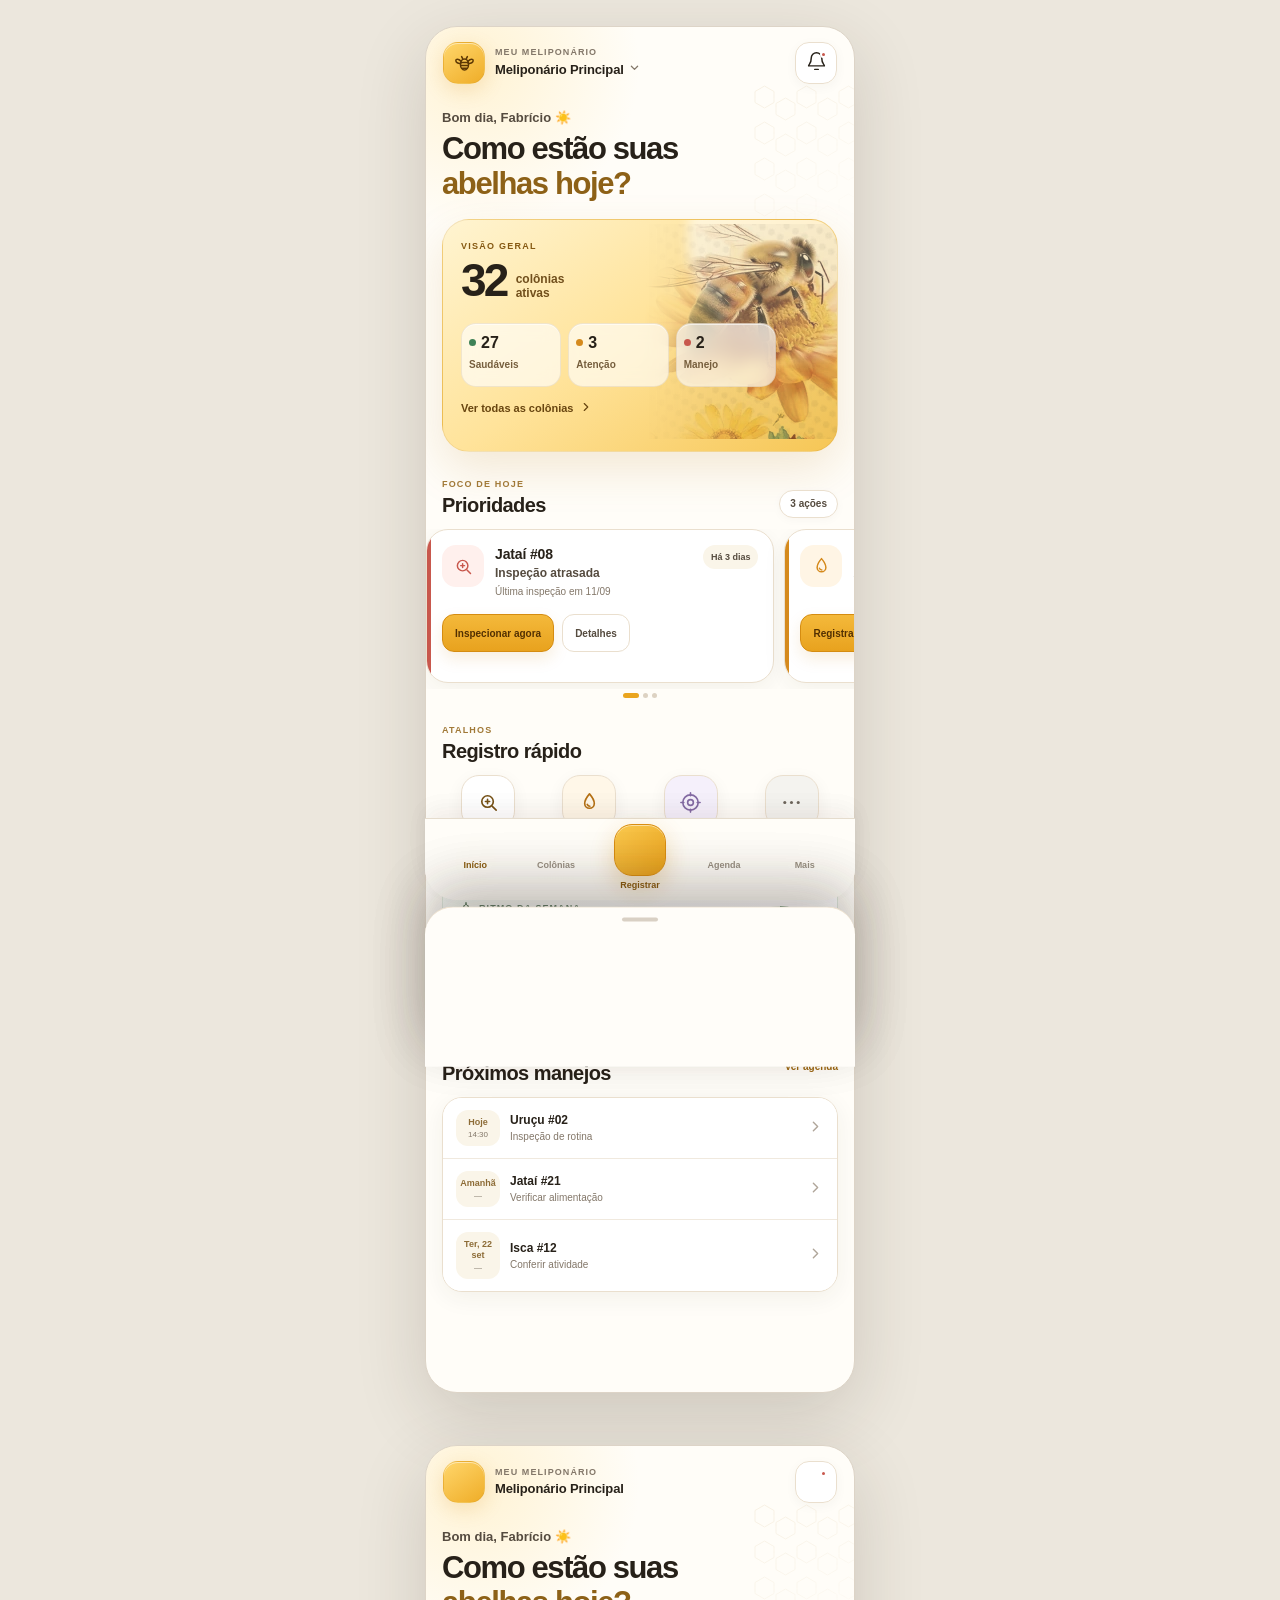
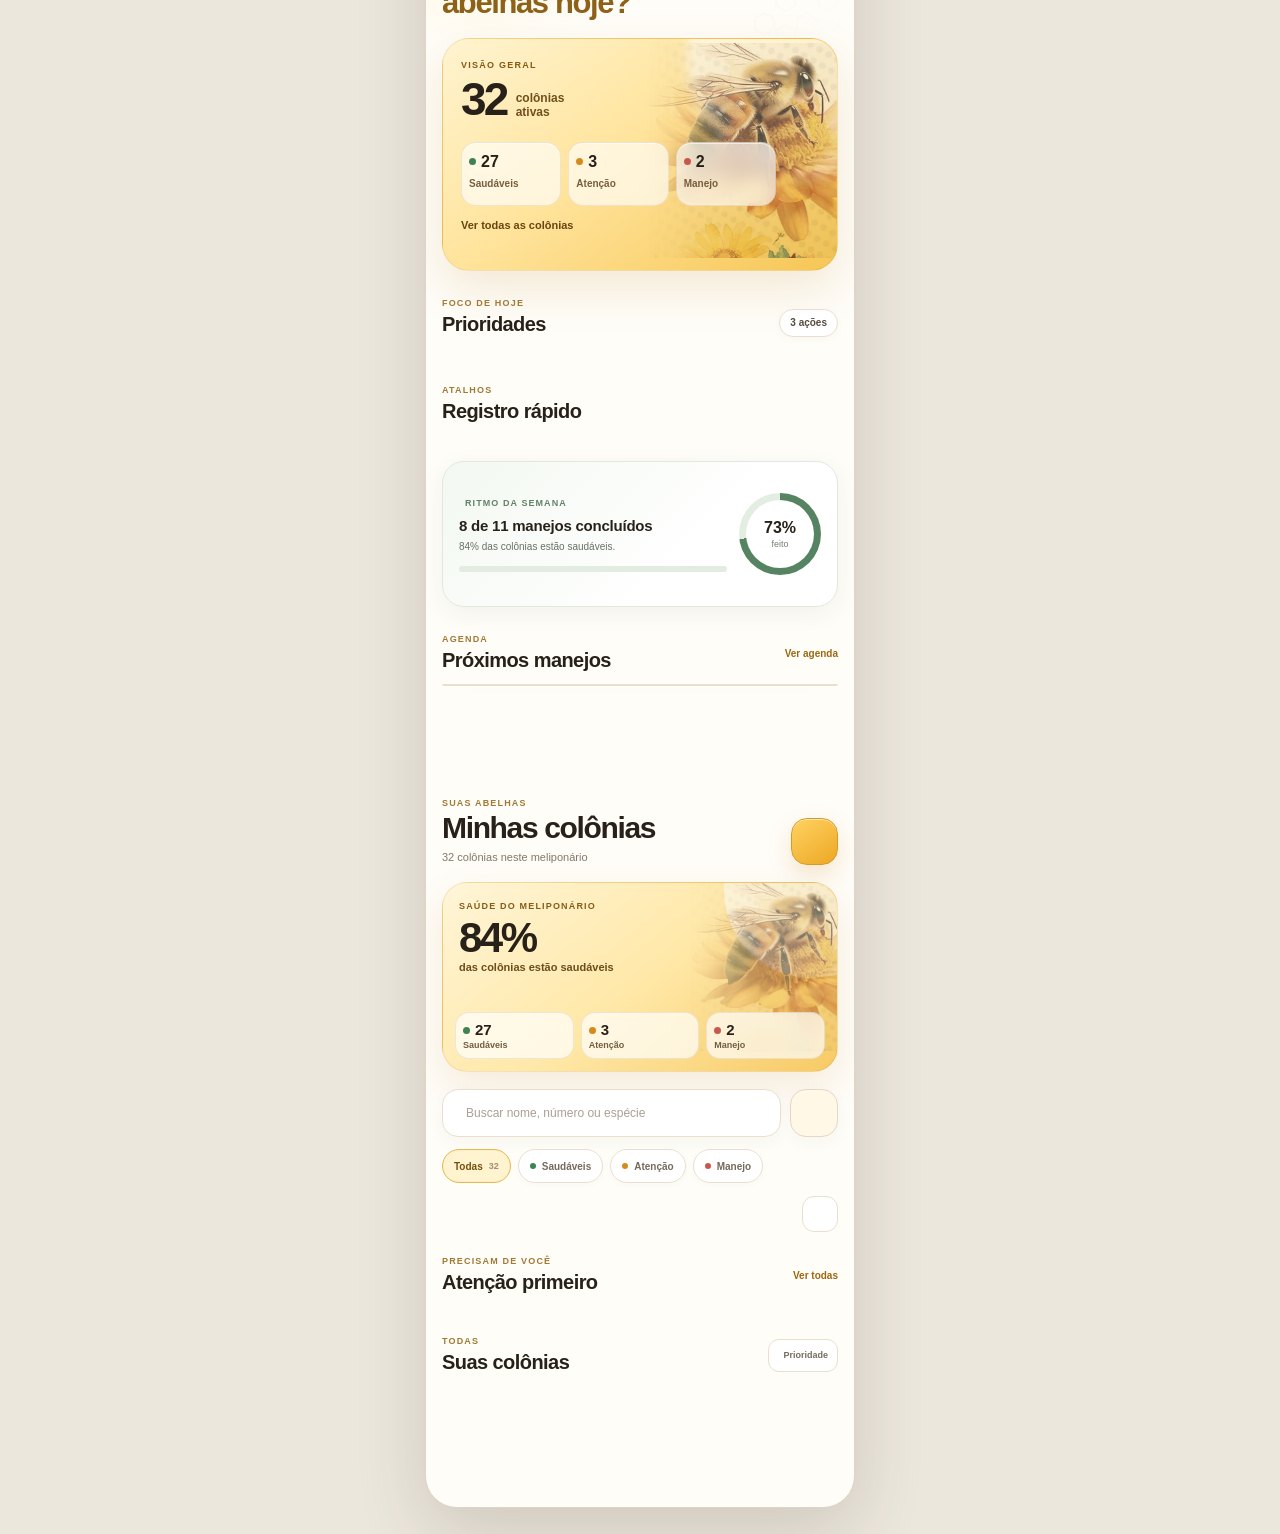
==== commit d7ecbc71: "Update index.html" ====
--- a/index.html
+++ b/index.html
@@ -1,4 +1,17 @@
 <!doctype html>
+<html lang="pt-BR">
+<head>
+  <meta charset="utf-8" />
+  <meta name="viewport" content="width=device-width, initial-scale=1, viewport-fit=cover" />
+  <meta name="theme-color" content="#f4bb3e" />
+  <meta name="application-name" content="Meu Meliponário" />
+  <meta name="apple-mobile-web-app-capable" content="yes" />
+  <meta name="apple-mobile-web-app-status-bar-style" content="default" />
+  <meta name="apple-mobile-web-app-title" content="Meliponário" />
+  <meta name="mobile-web-app-capable" content="yes" />
+  <meta name="format-detection" content="telephone=no" />
+  <meta name="description" content="Gestão local e offline de meliponários de abelhas sem ferrão." />
+  <title>Meu Meliponário</title><!doctype html>
 <html lang="pt-BR">
 <head>
   <meta charset="utf-8" />
@@ -277,7 +290,39 @@
 /* ETAPA 13 — restauração local */
 .backup-restore-actions{display:grid;grid-template-columns:1fr 1fr;gap:9px;margin-top:14px}.backup-restore-actions .btn-primary,.backup-restore-actions .btn-secondary{height:44px;border-radius:14px}.privacy-card p+p{margin-top:3px}
 
-  </style>
+/* FIX MOBILE — barra inferior e bottom sheets */
+:root{--nav-fixed-height:82px;--nav-content-gap:18px}
+
+/* Toda tela rolável termina acima da navegação fixa. */
+.bottom-spacer{height:calc(var(--nav-fixed-height) + var(--nav-content-gap) + env(safe-area-inset-bottom))!important}
+.page-home .bottom-spacer{height:calc(var(--nav-fixed-height) + var(--nav-content-gap) + env(safe-area-inset-bottom))!important}
+.capture-page,.inspection-page{padding-bottom:calc(var(--nav-fixed-height) + 28px + env(safe-area-inset-bottom))!important}
+.division-page,.production-page,.reports-page,.tools-page{padding-bottom:calc(var(--nav-fixed-height) + 24px + env(safe-area-inset-bottom))!important}
+.tools-page .bottom-spacer{height:0!important}
+
+/* O modal inferior acompanha a viewport, não o fim do documento. */
+.sheet-backdrop{position:fixed!important;top:0!important;bottom:0!important;left:50%!important;right:auto!important;width:min(430px,100%)!important;transform:translateX(-50%)!important}
+.bottom-sheet{position:fixed!important;left:50%!important;right:auto!important;bottom:0!important;width:min(430px,100%)!important;max-height:calc(100dvh - max(10px,env(safe-area-inset-top)))!important;overflow-y:auto!important;overscroll-behavior:contain;-webkit-overflow-scrolling:touch;transform:translate(-50%,104%)!important;padding-bottom:max(22px,env(safe-area-inset-bottom))!important}
+.bottom-sheet.open{transform:translate(-50%,0)!important}
+body.sheet-open{overflow:hidden;overscroll-behavior:none}
+
+/* Em telas baixas, o Registro Rápido sobe mais e usa melhor o espaço disponível. */
+@media(max-height:700px){
+  .bottom-sheet{max-height:calc(100dvh - max(6px,env(safe-area-inset-top)))!important;padding-top:5px!important}
+  .sheet-handle{margin-bottom:9px}
+  .sheet-head{margin-bottom:9px}
+  .sheet-head h3{font-size:18px;line-height:22px}
+  .sheet-list{gap:6px}
+  .sheet-option{padding:8px 10px;border-radius:14px;gap:9px}
+  .sheet-option-icon{width:36px;height:36px;border-radius:11px}
+  .sheet-option-icon svg{width:18px;height:18px}
+  .sheet-option-copy strong{font-size:11px;line-height:14px}
+  .sheet-option-copy small{font-size:8px;line-height:11px}
+  .sheet-tip{margin-top:9px;padding:8px 10px;font-size:8.5px;line-height:13px}
+}
+
+
+</style>
 </head>
 <body>
   <div class="device-shell">
@@ -1051,8 +1096,8 @@
 function toast(msg){const t=$('#toast');t.textContent=msg;t.classList.add('show');clearTimeout(window.__toast);window.__toast=setTimeout(()=>t.classList.remove('show'),1900)}
 function apiary(){return DATA.apiaries.find(a=>a.id===currentApiaryId)||DATA.apiaries[0]}
 function apiaryColonies(){return DATA.colonies.filter(c=>c.apiaryId===currentApiaryId)}
-function openSheet(html){$('#sheetContent').innerHTML=html;$('#sheetBackdrop').classList.add('open');$('#bottomSheet').classList.add('open');$('#bottomSheet').setAttribute('aria-hidden','false');$$('[data-close]').forEach(b=>b.onclick=closeSheet)}
-function closeSheet(){$('#sheetBackdrop').classList.remove('open');$('#bottomSheet').classList.remove('open');$('#bottomSheet').setAttribute('aria-hidden','true')}
+function openSheet(html){$('#sheetContent').innerHTML=html;document.body.classList.add('sheet-open');$('#sheetBackdrop').classList.add('open');$('#bottomSheet').classList.add('open');$('#bottomSheet').setAttribute('aria-hidden','false');$('#bottomSheet').scrollTop=0;$$('[data-close]').forEach(b=>b.onclick=closeSheet)}
+function closeSheet(){$('#sheetBackdrop').classList.remove('open');$('#bottomSheet').classList.remove('open');$('#bottomSheet').setAttribute('aria-hidden','true');document.body.classList.remove('sheet-open')}
 function esc(s=''){return String(s).replace(/[&<>'"]/g,m=>({'&':'&amp;','<':'&lt;','>':'&gt;',"'":'&#39;','"':'&quot;'}[m]))}
 
 function hiveArt(visual='honey'){
@@ -2040,3 +2085,2032 @@
 </script>
 </body>
 </html>
+
+  <style>
+:root{
+  --honey-50:#fffaf0;--honey-100:#fff1ca;--honey-200:#ffe094;--honey-300:#fbd168;--honey-400:#f4bb3e;--honey-500:#eaa51f;--honey-600:#ca7e0c;--honey-700:#9e5d08;--honey-800:#73410b;
+  --cream:#fffdf8;--cream-2:#faf5e9;--cream-3:#f3ecde;--ink:#272119;--ink-2:#554b3f;--muted:#837769;--line:#eadfce;--card:#fff;
+  --green:#3f8256;--green-soft:#eef7f0;--amber:#d58a1d;--amber-soft:#fff5e5;--red:#c8584d;--red-soft:#fff0ed;--purple:#846ba4;--purple-soft:#f5f0fb;
+  --r-sm:12px;--r-md:16px;--r-lg:22px;--r-xl:28px;--shadow-sm:0 6px 24px rgba(59,43,20,.06);--shadow-md:0 14px 38px rgba(59,43,20,.11);
+  --font:Inter,ui-sans-serif,-apple-system,BlinkMacSystemFont,"Segoe UI",sans-serif;
+}
+*{box-sizing:border-box}html,body{margin:0;min-height:100%;background:#ece7dd;color:var(--ink);font-family:var(--font);-webkit-font-smoothing:antialiased}button{font:inherit;color:inherit}button,a{-webkit-tap-highlight-color:transparent}.tap{transition:transform .16s ease,opacity .16s ease,background .16s ease}.tap:active{transform:scale(.97)}
+.device-shell{min-height:100vh;display:grid;place-items:start center}.app{width:100%;max-width:430px;min-height:100dvh;background:var(--cream);position:relative;overflow:hidden}.app:before{content:"";position:absolute;left:-120px;top:-130px;width:340px;height:340px;border-radius:50%;background:radial-gradient(circle,rgba(255,225,148,.36),rgba(255,225,148,0) 68%);pointer-events:none}.app:after{content:"";position:absolute;right:-60px;top:58px;width:160px;height:150px;opacity:.32;background-image:url("data:image/svg+xml,%3Csvg width='42' height='36' viewBox='0 0 42 36' xmlns='http://www.w3.org/2000/svg'%3E%3Cg fill='none' stroke='%23e7d6b7' stroke-width='1'%3E%3Cpath d='M10.5 1 20 6.5v11L10.5 23 1 17.5v-11z'/%3E%3Cpath d='M31.5 13 41 18.5v11L31.5 35 22 29.5v-11z'/%3E%3C/g%3E%3C/svg%3E");pointer-events:none;mask-image:linear-gradient(140deg,#000,transparent 78%)}
+.topbar{position:relative;z-index:4;display:flex;align-items:center;justify-content:space-between;padding:max(15px,env(safe-area-inset-top)) 17px 8px}.brand-block{border:0;background:transparent;padding:0;display:flex;align-items:center;gap:10px;text-align:left;min-width:0}.brand-mark{width:42px;height:42px;border-radius:15px;background:linear-gradient(145deg,#ffd66b,#efad28);display:grid;place-items:center;color:#5d3804;box-shadow:0 6px 20px rgba(208,135,12,.18),inset 0 1px rgba(255,255,255,.5);border:1px solid rgba(130,77,0,.08)}.brand-mark svg{width:23px;height:23px}.brand-copy{display:block;min-width:0}.brand-kicker{display:block;font-size:9px;line-height:13px;font-weight:800;letter-spacing:.12em;color:var(--muted)}.brand-place{margin-top:1px;display:flex;align-items:center;gap:3px;font-size:13px;line-height:18px;font-weight:760;letter-spacing:-.01em}.brand-place svg{width:15px;height:15px;color:var(--muted)}.icon-button{width:42px;height:42px;border-radius:14px;border:1px solid var(--line);background:rgba(255,255,255,.88);display:grid;place-items:center;box-shadow:0 3px 12px rgba(59,43,20,.04);position:relative}.icon-button svg{width:21px;height:21px}.notification-dot{position:absolute;right:9px;top:8px;width:7px;height:7px;border-radius:50%;background:var(--red);border:2px solid white}
+.page{position:relative;z-index:2;padding:16px 16px 0}.welcome-kicker{margin:0 0 4px;color:var(--ink-2);font-size:13px;line-height:19px;font-weight:650}.welcome h1{margin:0;font-size:31px;line-height:35px;letter-spacing:-.045em;font-weight:790}.welcome h1 span{color:#8d6117}
+.hero-card{margin-top:18px;border-radius:27px;min-height:233px;position:relative;overflow:hidden;background:linear-gradient(145deg,#fff4d1 0%,#ffe39a 48%,#f6c655 100%);border:1px solid rgba(155,95,4,.12);box-shadow:0 18px 45px rgba(177,117,23,.15)}.hero-glow{position:absolute;width:240px;height:240px;right:-90px;top:-100px;border-radius:50%;background:rgba(255,255,255,.55);filter:blur(6px)}.hero-art{position:absolute;right:-18px;top:4px;width:210px;height:215px;object-fit:cover;opacity:.72;mix-blend-mode:multiply;filter:saturate(.78) contrast(.92);mask-image:linear-gradient(to left,#000 52%,rgba(0,0,0,.82) 68%,transparent 100%)}.hero-content{position:relative;z-index:2;padding:20px 18px 17px;max-width:100%}.hero-eyebrow{font-size:9px;line-height:12px;font-weight:850;letter-spacing:.14em;color:#865912}.hero-count{margin-top:4px;display:flex;align-items:flex-end;gap:9px}.hero-count strong{font-size:46px;line-height:49px;letter-spacing:-.06em}.hero-count span{padding-bottom:5px;font-size:12px;line-height:14px;font-weight:700;color:#714f1c}.status-grid{display:grid;grid-template-columns:repeat(3,1fr);gap:7px;margin-top:18px;max-width:315px}.status-pill{border:1px solid rgba(111,75,22,.10);background:rgba(255,255,255,.64);backdrop-filter:blur(8px);border-radius:15px;min-height:64px;padding:9px 7px 8px;display:grid;grid-template-columns:auto 1fr;grid-template-rows:auto auto;text-align:left;column-gap:5px;box-shadow:inset 0 1px rgba(255,255,255,.6)}.status-pill .status-dot{width:7px;height:7px;border-radius:50%;margin-top:6px}.status-pill strong{font-size:16px;line-height:19px}.status-pill small{grid-column:1/3;color:#765e3d;font-weight:670;font-size:10px;line-height:14px}.status-dot.good{background:var(--green)}.status-dot.warn{background:var(--amber)}.status-dot.bad{background:var(--red)}.hero-link{margin-top:13px;border:0;background:transparent;padding:0;display:inline-flex;align-items:center;gap:5px;font-size:11px;font-weight:780;color:#684510}.hero-link svg{width:14px;height:14px}
+.section{margin-top:26px}.section-heading{display:flex;align-items:end;justify-content:space-between;gap:12px;margin-bottom:11px}.section-heading.compact{align-items:center}.section-kicker{margin:0 0 2px;font-size:9px;line-height:12px;font-weight:850;letter-spacing:.13em;color:#a17937}.section-heading h2{margin:0;font-size:20px;line-height:26px;letter-spacing:-.028em}.count-chip{border:1px solid var(--line);background:#fff;border-radius:999px;padding:7px 10px;font-size:10px;line-height:12px;font-weight:760;color:var(--ink-2);box-shadow:0 2px 10px rgba(59,43,20,.03)}
+.priority-track{display:flex;gap:10px;overflow:auto;margin:0 -16px;padding:0 16px 6px;scroll-snap-type:x mandatory;scrollbar-width:none}.priority-track::-webkit-scrollbar{display:none}.priority-card{scroll-snap-align:start;flex:0 0 88%;min-height:154px;border:1px solid var(--line);background:#fff;border-radius:22px;padding:15px;box-shadow:var(--shadow-sm);position:relative;overflow:hidden}.priority-card:after{content:"";position:absolute;left:0;top:0;bottom:0;width:4px;background:var(--tone,var(--honey-500))}.priority-card.tone-danger{--tone:var(--red)}.priority-card.tone-warning{--tone:var(--amber)}.priority-card.tone-brand{--tone:var(--honey-500)}.priority-top{display:flex;align-items:flex-start;gap:11px}.priority-icon{width:42px;height:42px;border-radius:14px;display:grid;place-items:center;background:var(--tone-soft,var(--honey-100));color:var(--tone,var(--honey-700));flex:0 0 auto}.priority-icon svg{width:21px;height:21px}.tone-danger .priority-icon{--tone-soft:var(--red-soft);--tone:var(--red)}.tone-warning .priority-icon{--tone-soft:var(--amber-soft);--tone:var(--amber)}.tone-brand .priority-icon{--tone-soft:var(--honey-100);--tone:var(--honey-700)}.priority-copy{min-width:0;flex:1}.priority-copy strong{display:block;font-size:14px;line-height:19px;letter-spacing:-.01em}.priority-copy span{display:block;margin-top:1px;font-size:12px;line-height:17px;font-weight:650;color:var(--ink-2)}.priority-copy small{display:block;margin-top:3px;font-size:10px;line-height:14px;color:var(--muted)}.priority-badge{font-size:9px;line-height:12px;font-weight:800;padding:6px 8px;border-radius:999px;background:var(--cream-2);color:var(--ink-2);white-space:nowrap}.priority-actions{display:flex;gap:8px;margin-top:15px}.btn-primary,.btn-secondary{height:38px;border-radius:12px;padding:0 12px;font-size:10px;font-weight:800}.btn-primary{border:1px solid #d58c11;background:linear-gradient(#f4b93b,#e8a21e);color:#523002;box-shadow:0 7px 16px rgba(201,126,10,.13)}.btn-secondary{border:1px solid var(--line);background:#fff;color:var(--ink-2)}.pager{display:flex;gap:4px;justify-content:center;margin-top:4px}.pager i{display:block;width:5px;height:5px;border-radius:99px;background:#ddd2c2;transition:width .2s ease,background .2s ease}.pager i.active{width:16px;background:var(--honey-500)}
+.quick-grid{display:grid;grid-template-columns:repeat(4,1fr);gap:9px}.quick-action{border:0;background:transparent;padding:0;display:flex;flex-direction:column;align-items:center;gap:6px;min-width:0}.quick-icon{width:54px;height:54px;border:1px solid var(--line);background:#fff;border-radius:18px;display:grid;place-items:center;box-shadow:0 5px 17px rgba(59,43,20,.055);color:#765116}.quick-action:nth-child(2) .quick-icon{background:#fff7e8;color:#b67114}.quick-action:nth-child(3) .quick-icon{background:#f5f0fb;color:var(--purple)}.quick-action:nth-child(4) .quick-icon{background:#f4f3ef;color:#6d655b}.quick-icon svg{width:23px;height:23px}.quick-action strong{font-size:10px;line-height:13px}.quick-action small{display:none}
+.week-card{border-radius:22px;background:linear-gradient(135deg,#f3f8f1,#fff 66%);border:1px solid #dfe9dd;min-height:146px;padding:16px;display:flex;align-items:center;gap:12px;box-shadow:var(--shadow-sm)}.week-copy{flex:1;min-width:0}.week-title-row{display:flex;align-items:center;gap:6px;font-size:9px;line-height:12px;letter-spacing:.12em;font-weight:850;color:#648168;text-transform:uppercase}.week-icon{display:grid;place-items:center}.week-icon svg{width:14px;height:14px}.week-card h3{margin:7px 0 3px;font-size:15px;line-height:20px;letter-spacing:-.015em}.week-card p{margin:0;color:#687166;font-size:10px;line-height:15px;max-width:230px}.progress{height:6px;border-radius:99px;background:#e3ece1;margin-top:12px;overflow:hidden}.progress span{display:block;height:100%;border-radius:inherit;background:linear-gradient(90deg,#6b956f,#4c7c58);width:0;transition:width .7s cubic-bezier(.2,.8,.2,1)}.ring{--p:73;width:82px;height:82px;border-radius:50%;flex:0 0 auto;display:grid;place-items:center;background:conic-gradient(#568361 calc(var(--p)*1%),#e4ede2 0);position:relative}.ring:before{content:"";position:absolute;inset:7px;border-radius:50%;background:#fff}.ring>div{position:relative;z-index:1;text-align:center}.ring strong{display:block;font-size:16px;line-height:18px}.ring small{display:block;font-size:9px;color:#758174;margin-top:2px}
+.text-button{border:0;background:transparent;color:#9b6812;padding:5px 0;font-size:10px;font-weight:800}.schedule-card{border:1px solid var(--line);border-radius:20px;background:#fff;box-shadow:var(--shadow-sm);overflow:hidden}.schedule-row{width:100%;border:0;border-bottom:1px solid #f0e9de;background:#fff;display:grid;grid-template-columns:44px 1fr auto;align-items:center;gap:10px;padding:12px 13px;text-align:left}.schedule-row:last-child{border-bottom:0}.date-block{text-align:center;border-radius:12px;background:var(--cream-2);padding:7px 4px}.date-block strong{display:block;font-size:9px;line-height:11px;color:#8d6c37}.date-block small{display:block;font-size:8px;color:var(--muted);margin-top:2px}.schedule-main strong{display:block;font-size:12px;line-height:16px}.schedule-main span{display:block;margin-top:2px;font-size:10px;line-height:14px;color:var(--muted)}.schedule-chevron{color:#b0a69a}.schedule-chevron svg{width:17px;height:17px}.bottom-spacer{height:118px}.page-home .bottom-spacer{height:24px}
+.bottom-nav{position:fixed;left:50%;right:auto;transform:translateX(-50%);width:min(430px,100%);z-index:40;bottom:0;height:82px;padding:7px 10px max(10px,env(safe-area-inset-bottom));display:grid;grid-template-columns:1fr 1fr 1.08fr 1fr 1fr;align-items:end;background:rgba(255,253,248,.94);backdrop-filter:blur(18px);border-top:1px solid rgba(226,216,200,.88);box-shadow:0 -10px 25px rgba(47,37,23,.035)}.nav-item{height:56px;border:0;background:transparent;color:#9a9084;display:flex;flex-direction:column;align-items:center;justify-content:center;gap:3px}.nav-item svg{width:21px;height:21px}.nav-item small,.nav-center small{font-size:9px;line-height:12px;font-weight:750}.nav-item.active{color:#8b5c10}.nav-center{height:65px;display:flex;flex-direction:column;align-items:center;justify-content:flex-end;color:#8b5c10;gap:3px}.nav-fab{width:52px;height:52px;margin-top:-25px;border-radius:18px;border:1px solid #d98e12;background:linear-gradient(145deg,#fac94f,#e8a01a);box-shadow:0 10px 25px rgba(193,120,7,.24),inset 0 1px rgba(255,255,255,.5);display:grid;place-items:center;color:#5b3703}.nav-fab svg{width:23px;height:23px}
+.sheet-backdrop{position:absolute;inset:0;background:rgba(34,27,20,.33);opacity:0;pointer-events:none;z-index:50;transition:opacity .22s ease;backdrop-filter:blur(1.5px)}.sheet-backdrop.open{opacity:1;pointer-events:auto}.bottom-sheet{position:absolute;left:0;right:0;bottom:0;z-index:51;min-height:160px;max-height:82dvh;overflow:auto;background:#fffdf9;border-radius:28px 28px 0 0;border-top:1px solid #eee2d0;box-shadow:0 -22px 55px rgba(43,34,24,.16);transform:translateY(104%);transition:transform .32s cubic-bezier(.2,.85,.25,1);padding:8px 16px max(22px,env(safe-area-inset-bottom))}.bottom-sheet.open{transform:translateY(0)}.sheet-handle{width:36px;height:4px;border-radius:9px;background:#d9d0c4;margin:2px auto 15px}.sheet-head{display:flex;align-items:flex-start;justify-content:space-between;gap:12px;margin-bottom:14px}.sheet-head p{margin:0;color:var(--muted);font-size:10px;line-height:15px;font-weight:650;text-transform:uppercase;letter-spacing:.1em}.sheet-head h3{margin:2px 0 0;font-size:21px;line-height:27px;letter-spacing:-.03em}.sheet-close{width:34px;height:34px;border:1px solid var(--line);border-radius:11px;background:#fff;display:grid;place-items:center}.sheet-close svg{width:18px;height:18px}.sheet-list{display:grid;gap:8px}.sheet-option{width:100%;border:1px solid var(--line);background:#fff;border-radius:16px;padding:12px;display:flex;align-items:center;gap:11px;text-align:left}.sheet-option.active{border-color:#e2b95e;background:#fff9e9}.sheet-option-icon{width:42px;height:42px;border-radius:13px;background:var(--cream-2);display:grid;place-items:center;color:#8c6017}.sheet-option-icon svg{width:20px;height:20px}.sheet-option-copy{flex:1}.sheet-option-copy strong{display:block;font-size:12px;line-height:16px}.sheet-option-copy small{display:block;margin-top:2px;color:var(--muted);font-size:10px;line-height:14px}.sheet-option>svg{width:17px;height:17px;color:#b0a69a}.sheet-tip{margin-top:13px;padding:11px 12px;border-radius:14px;background:#fff5dc;color:#775116;font-size:10px;line-height:15px}.notification-list{display:grid;gap:8px}.notification-item{border:1px solid var(--line);border-radius:16px;background:#fff;padding:12px;display:grid;grid-template-columns:9px 1fr auto;gap:10px;align-items:start}.notification-item .n-dot{width:8px;height:8px;border-radius:50%;margin-top:5px;background:var(--honey-500)}.notification-item.danger .n-dot{background:var(--red)}.notification-item strong{display:block;font-size:12px;line-height:16px}.notification-item p{margin:2px 0 0;color:var(--muted);font-size:10px;line-height:15px}.notification-item time{font-size:9px;color:#a59a8d;white-space:nowrap}.apiary-current{border-color:#e4b557;background:#fff9e9}.toast{position:absolute;left:16px;right:16px;bottom:94px;z-index:70;background:#2d261f;color:#fff;padding:12px 14px;border-radius:14px;font-size:11px;line-height:16px;font-weight:650;box-shadow:var(--shadow-md);opacity:0;transform:translateY(12px);pointer-events:none;transition:opacity .18s ease,transform .18s ease}.toast.show{opacity:1;transform:translateY(0)}
+.reveal{opacity:0;transform:translateY(10px);animation:reveal .5s cubic-bezier(.2,.8,.2,1) forwards}.delay-1{animation-delay:.06s}.delay-2{animation-delay:.12s}.delay-3{animation-delay:.18s}.delay-4{animation-delay:.24s}.delay-5{animation-delay:.30s}@keyframes reveal{to{opacity:1;transform:translateY(0)}}
+@media(min-width:700px){.device-shell{padding:26px 0}.app{min-height:880px;border-radius:32px;border:1px solid #ddd4c7;box-shadow:0 22px 70px rgba(47,37,23,.16)}.bottom-nav{border-radius:0 0 32px 32px}}
+@media(max-width:350px){.welcome h1{font-size:28px;line-height:32px}.hero-card{min-height:228px}.status-grid{gap:5px}.status-pill{padding-left:5px;padding-right:5px}.priority-card{flex-basis:92%}}
+@media(prefers-reduced-motion:reduce){*,*:before,*:after{scroll-behavior:auto!important;animation:none!important;transition:none!important}.reveal{opacity:1;transform:none}}
+
+/* =========================================================
+   ETAPA 2 — COLÔNIAS
+   ========================================================= */
+.page[hidden],.page.is-hidden{display:none!important}.colonies-page{padding-top:10px}.colonies-intro{margin-top:1px}.colonies-title-row{display:flex;align-items:flex-end;justify-content:space-between;gap:14px}.colonies-title-row h1{margin:0;font-size:30px;line-height:34px;letter-spacing:-.045em;font-weight:795}.colonies-subtitle{margin:4px 0 0;color:var(--muted);font-size:11px;line-height:16px}.add-colony-button{width:47px;height:47px;flex:0 0 auto;border-radius:16px;border:1px solid #d69a28;background:linear-gradient(145deg,#ffd361,#eda725);display:grid;place-items:center;color:#5a3704;box-shadow:0 10px 24px rgba(198,122,7,.18),inset 0 1px rgba(255,255,255,.56)}.add-colony-button svg{width:22px;height:22px}
+.colony-overview{margin-top:17px;min-height:190px;border-radius:25px;padding:17px 16px 15px;position:relative;overflow:hidden;background:linear-gradient(142deg,#fff5d8 0%,#ffe8a8 51%,#f7ca64 100%);border:1px solid rgba(153,93,6,.12);box-shadow:0 16px 38px rgba(176,111,15,.12)}.overview-decoration{position:absolute;width:175px;height:175px;border-radius:50%;right:-62px;top:-80px;background:rgba(255,255,255,.52)}.overview-art{position:absolute;right:-27px;top:0;width:178px;height:168px;object-fit:cover;mix-blend-mode:multiply;opacity:.61;filter:saturate(.78) contrast(.94);mask-image:linear-gradient(90deg,transparent 0%,rgba(0,0,0,.76) 36%,#000 100%)}.overview-main{position:relative;z-index:2;max-width:215px}.overview-label{display:block;font-size:9px;line-height:12px;font-weight:850;letter-spacing:.13em;color:#875d17}.overview-main>strong{display:block;margin-top:3px;font-size:42px;line-height:45px;letter-spacing:-.06em}.overview-main>small{display:block;color:#6b4c1a;font-size:11px;line-height:15px;font-weight:670}.overview-stats{position:absolute;left:12px;right:12px;bottom:12px;display:grid;grid-template-columns:repeat(3,1fr);gap:7px;z-index:3}.overview-stat{border:1px solid rgba(113,74,14,.10);background:rgba(255,255,255,.69);backdrop-filter:blur(9px);border-radius:14px;padding:8px 7px 7px;display:grid;grid-template-columns:auto 1fr;grid-template-rows:auto auto;text-align:left;column-gap:5px;min-width:0}.overview-stat .mini-dot{width:7px;height:7px;border-radius:50%;margin-top:6px}.mini-dot.healthy,.chip-dot.healthy{background:var(--green)}.mini-dot.attention,.chip-dot.attention{background:var(--amber)}.mini-dot.management,.chip-dot.management{background:var(--red)}.overview-stat strong{font-size:15px;line-height:18px}.overview-stat small{grid-column:1/3;color:#715d40;font-size:9px;line-height:12px;font-weight:720;white-space:nowrap;overflow:hidden;text-overflow:ellipsis}
+.colony-tools{margin-top:17px}.search-row{display:grid;grid-template-columns:1fr 48px;gap:9px}.search-box{height:48px;border:1px solid var(--line);background:#fff;border-radius:16px;display:flex;align-items:center;padding:0 11px 0 13px;gap:8px;box-shadow:0 5px 18px rgba(59,43,20,.04)}.search-box>span{display:grid;place-items:center;color:#9d9183}.search-box>span svg{width:20px;height:20px}.search-box input{border:0;outline:0;background:transparent;flex:1;min-width:0;color:var(--ink);font:600 12px/18px var(--font)}.search-box input::placeholder{color:#aaa093;font-weight:540}.search-clear{width:29px;height:29px;border:0;background:transparent;border-radius:9px;display:grid;place-items:center;color:#a59b90;opacity:0;pointer-events:none;transition:opacity .15s ease}.search-clear.show{opacity:1;pointer-events:auto}.search-clear svg{width:16px;height:16px}.filter-button{height:48px;width:48px;border-radius:16px;border:1px solid #e5d7c4;background:#fff8e6;display:grid;place-items:center;color:#8c5d12;position:relative;box-shadow:0 5px 18px rgba(59,43,20,.04)}.filter-button svg{width:21px;height:21px}.filter-button i{position:absolute;right:-3px;top:-5px;min-width:18px;height:18px;padding:0 5px;border-radius:99px;background:var(--ink);color:#fff;border:2px solid var(--cream);font-style:normal;font-size:8px;line-height:14px;font-weight:800;display:none}.filter-button i.show{display:grid;place-items:center}
+.status-chips{display:flex;gap:7px;overflow:auto;margin:12px -16px 0;padding:0 16px 4px;scrollbar-width:none}.status-chips::-webkit-scrollbar,.species-scroll::-webkit-scrollbar,.attention-carousel::-webkit-scrollbar{display:none}.filter-chip{height:34px;border-radius:999px;border:1px solid var(--line);background:#fff;padding:0 11px;display:inline-flex;align-items:center;gap:6px;white-space:nowrap;font-size:10px;line-height:13px;font-weight:760;color:#746a5d;box-shadow:0 2px 9px rgba(59,43,20,.025)}.filter-chip.active{border-color:#e4b858;background:#fff4cf;color:#75500f;box-shadow:inset 0 0 0 1px rgba(225,165,46,.08)}.filter-chip span{font-size:9px;color:#a18f73}.chip-dot{width:6px;height:6px;border-radius:50%;display:block}.species-line{margin-top:9px;display:flex;gap:9px;align-items:center}.species-scroll{display:flex;gap:7px;overflow:auto;flex:1;scrollbar-width:none;padding:1px 0 3px}.species-chip{height:34px;border:0;background:var(--cream-2);border-radius:12px;padding:0 11px;display:flex;align-items:center;gap:6px;white-space:nowrap;color:#766c60;font-size:9px;font-weight:760}.species-chip.active{background:#2e2922;color:#fff}.species-bee{width:19px;height:19px;border-radius:7px;background:#fff3c9;display:grid;place-items:center;color:#8e5e0e}.species-chip.active .species-bee{background:#4a4339;color:#ffd567}.species-bee svg{width:12px;height:12px}.view-toggle{width:36px;height:36px;flex:0 0 auto;border:1px solid var(--line);border-radius:12px;background:#fff;display:grid;place-items:center;color:#7f7569}.view-toggle svg{width:18px;height:18px}
+.attention-section{margin-top:23px}.colonies-heading{margin-bottom:10px}.attention-carousel{display:flex;gap:10px;overflow:auto;margin:0 -16px;padding:0 16px 6px;scroll-snap-type:x mandatory;scrollbar-width:none}.attention-mini{scroll-snap-align:start;flex:0 0 76%;border:1px solid var(--line);background:#fff;border-radius:21px;min-height:118px;padding:13px;box-shadow:var(--shadow-sm);position:relative;overflow:hidden}.attention-mini:before{content:"";position:absolute;left:0;top:0;bottom:0;width:4px;background:var(--tone)}.attention-mini.danger{--tone:var(--red);--soft:var(--red-soft)}.attention-mini.warning{--tone:var(--amber);--soft:var(--amber-soft)}.attention-mini.brand{--tone:var(--honey-500);--soft:var(--honey-100)}.attention-mini-top{display:grid;grid-template-columns:40px 1fr auto;gap:9px;align-items:start}.attention-mini-icon{width:40px;height:40px;border-radius:13px;background:var(--soft);color:var(--tone);display:grid;place-items:center}.attention-mini-icon svg{width:20px;height:20px}.attention-mini-copy strong{display:block;font-size:12px;line-height:16px}.attention-mini-copy span{display:block;color:var(--ink-2);font-size:10px;line-height:14px;font-weight:680;margin-top:1px}.attention-mini-copy small{display:block;color:var(--muted);font-size:9px;line-height:13px;margin-top:2px}.attention-mini .mini-arrow{width:28px;height:28px;border-radius:9px;background:#faf7f1;display:grid;place-items:center;color:#9c9183}.attention-mini .mini-arrow svg{width:15px;height:15px}.attention-progress{margin-top:11px;height:5px;border-radius:99px;background:#f0ebe3;overflow:hidden}.attention-progress span{display:block;height:100%;border-radius:inherit;background:var(--tone)}
+.colony-list-section{margin-top:24px}.sort-button{height:33px;border:1px solid var(--line);background:#fff;border-radius:11px;padding:0 9px;display:flex;align-items:center;gap:5px;color:#766c60;font-size:9px;font-weight:760}.sort-button svg{width:14px;height:14px}.result-meta{min-height:15px;margin:-1px 0 8px;color:#9a8f82;font-size:9px;line-height:13px}.colonies-list{display:grid;gap:10px}.colony-card{width:100%;border:1px solid var(--line);background:#fff;border-radius:22px;padding:0;overflow:hidden;box-shadow:var(--shadow-sm);text-align:left;position:relative}.colony-card-inner{display:grid;grid-template-columns:104px 1fr;min-height:149px}.colony-visual{position:relative;overflow:hidden;background:var(--visual-bg);border-right:1px solid rgba(226,217,203,.7);display:grid;place-items:center}.colony-visual:before{content:"";position:absolute;width:92px;height:92px;border-radius:50%;background:rgba(255,255,255,.44);right:-36px;top:-33px}.colony-visual:after{content:"";position:absolute;left:-25px;bottom:-34px;width:84px;height:84px;border-radius:50%;background:rgba(255,255,255,.31)}.hive-art{width:86px;height:92px;position:relative;z-index:2;filter:drop-shadow(0 8px 12px rgba(74,54,26,.10))}.colony-visual-label{position:absolute;left:8px;bottom:8px;z-index:3;padding:5px 7px;border-radius:9px;background:rgba(255,255,255,.75);backdrop-filter:blur(6px);font-size:8px;line-height:10px;font-weight:820;color:#72501a}.colony-main{padding:12px 12px 11px;min-width:0}.colony-topline{display:flex;align-items:flex-start;justify-content:space-between;gap:8px}.colony-name{min-width:0}.colony-name strong{display:block;font-size:14px;line-height:18px;letter-spacing:-.015em;white-space:nowrap;overflow:hidden;text-overflow:ellipsis}.colony-name span{display:block;margin-top:1px;color:#8c8174;font-size:9px;line-height:13px}.status-badge{flex:0 0 auto;display:flex;align-items:center;gap:5px;height:23px;border-radius:999px;padding:0 7px;font-size:8px;line-height:10px;font-weight:820}.status-badge i{width:6px;height:6px;border-radius:50%}.status-badge.healthy{background:var(--green-soft);color:#3f744c}.status-badge.healthy i{background:var(--green)}.status-badge.attention{background:var(--amber-soft);color:#946015}.status-badge.attention i{background:var(--amber)}.status-badge.management{background:var(--red-soft);color:#a84940}.status-badge.management i{background:var(--red)}.colony-note{margin:8px 0 0;color:#62594f;font-size:9px;line-height:13px;display:-webkit-box;-webkit-line-clamp:2;-webkit-box-orient:vertical;overflow:hidden}.colony-metrics{display:grid;grid-template-columns:1fr 1fr;gap:5px;margin-top:9px}.colony-metric{border-radius:10px;background:#faf7f1;padding:6px 7px;min-width:0}.colony-metric span{display:block;color:#9b9083;font-size:7.5px;line-height:10px;font-weight:720;text-transform:uppercase;letter-spacing:.06em}.colony-metric strong{display:block;margin-top:1px;font-size:9px;line-height:12px;white-space:nowrap;overflow:hidden;text-overflow:ellipsis}.colony-footer{display:flex;align-items:center;justify-content:space-between;border-top:1px solid #f1ebe2;padding:9px 12px;background:#fffdf9}.colony-local{display:flex;align-items:center;gap:5px;color:#8e8377;font-size:8.5px;font-weight:690}.colony-local svg{width:13px;height:13px}.colony-open{display:flex;align-items:center;gap:4px;color:#885c14;font-size:8.5px;font-weight:820}.colony-open svg{width:14px;height:14px}
+.colonies-list.compact{gap:7px}.colonies-list.compact .colony-card-inner{grid-template-columns:66px 1fr;min-height:90px}.colonies-list.compact .colony-visual{min-height:90px}.colonies-list.compact .hive-art{width:54px;height:61px}.colonies-list.compact .colony-visual-label,.colonies-list.compact .colony-note,.colonies-list.compact .colony-metrics{display:none}.colonies-list.compact .colony-main{padding:11px 11px 8px}.colonies-list.compact .colony-footer{padding:7px 11px}.colonies-list.compact .colony-name strong{font-size:13px}.colonies-list.compact .colony-name span{font-size:8.5px;margin-top:2px}.colonies-list.compact .status-badge{height:21px}
+.empty-colonies{padding:30px 20px 36px;text-align:center;border:1px dashed #e5dac9;border-radius:22px;background:#fffdf9}.empty-bee{width:58px;height:58px;border-radius:19px;margin:0 auto 12px;background:#fff1cb;color:#8d5e10;display:grid;place-items:center}.empty-bee svg{width:29px;height:29px}.empty-colonies h3{margin:0;font-size:15px;line-height:20px}.empty-colonies p{margin:5px auto 14px;color:var(--muted);font-size:10px;line-height:15px;max-width:230px}
+.filter-section{margin-top:16px}.filter-section:first-of-type{margin-top:0}.filter-title{display:flex;align-items:center;justify-content:space-between;margin-bottom:9px}.filter-title strong{font-size:11px;line-height:15px}.filter-title button{border:0;background:transparent;color:#9c6a16;font-size:9px;font-weight:800}.filter-options{display:flex;flex-wrap:wrap;gap:7px}.filter-option{height:35px;border:1px solid var(--line);background:#fff;border-radius:11px;padding:0 10px;font-size:9px;font-weight:740;color:#73695d}.filter-option.active{border-color:#dfb65b;background:#fff6dc;color:#7d5511}.filter-footer{position:sticky;bottom:-22px;background:linear-gradient(transparent,#fffdf9 24%);padding-top:22px;margin-top:17px;display:grid;grid-template-columns:1fr 1.55fr;gap:8px}.filter-footer .btn-primary,.filter-footer .btn-secondary{height:44px;font-size:10px}.sort-list{display:grid;gap:7px}.sort-option{height:46px;border:1px solid var(--line);background:#fff;border-radius:14px;padding:0 12px;display:flex;align-items:center;justify-content:space-between;font-size:10px;font-weight:740}.sort-option.active{border-color:#e2b95e;background:#fff8e6}.sort-check{width:21px;height:21px;border-radius:8px;background:#f2ede5;display:grid;place-items:center;color:transparent}.sort-option.active .sort-check{background:#e9aa2d;color:#fff}.sort-check svg{width:13px;height:13px}
+.colony-preview-hero{border-radius:20px;padding:15px;background:linear-gradient(145deg,var(--preview-a),var(--preview-b));position:relative;overflow:hidden;min-height:134px}.colony-preview-hero .preview-art{position:absolute;right:5px;bottom:-7px;width:110px;height:120px}.colony-preview-hero .preview-status{position:relative;z-index:2;display:inline-flex;align-items:center;gap:5px;padding:6px 8px;border-radius:999px;background:rgba(255,255,255,.71);backdrop-filter:blur(6px);font-size:8px;font-weight:820}.colony-preview-hero h4{position:relative;z-index:2;margin:29px 0 1px;font-size:21px;line-height:25px;letter-spacing:-.035em}.colony-preview-hero p{position:relative;z-index:2;margin:0;color:#66543a;font-size:10px;line-height:14px;font-weight:650}.preview-grid{display:grid;grid-template-columns:repeat(2,1fr);gap:8px;margin-top:11px}.preview-stat{border:1px solid var(--line);border-radius:14px;background:#fff;padding:10px}.preview-stat span{display:block;color:var(--muted);font-size:8px;line-height:11px;text-transform:uppercase;letter-spacing:.06em;font-weight:740}.preview-stat strong{display:block;margin-top:3px;font-size:11px;line-height:15px}.preview-action{margin-top:11px;display:grid;grid-template-columns:1fr auto;gap:8px}.preview-action .btn-primary,.preview-action .btn-secondary{height:43px}
+@media(max-width:360px){.colony-card-inner{grid-template-columns:91px 1fr}.colony-overview{min-height:186px}.overview-art{right:-38px}.overview-stats{gap:5px}.overview-stat{padding-left:6px;padding-right:6px}.attention-mini{flex-basis:82%}}
+
+
+/* ===== ETAPA 3 — FICHA DA COLÔNIA ===== */
+.detail-page{padding-top:max(12px,env(safe-area-inset-top))}
+.detail-topbar{height:52px;display:grid;grid-template-columns:42px 1fr 42px;align-items:center;gap:10px;margin-bottom:12px}.detail-icon-button{width:42px;height:42px;border:1px solid var(--line);border-radius:14px;background:rgba(255,255,255,.9);display:grid;place-items:center;box-shadow:0 4px 14px rgba(59,43,20,.045)}.detail-icon-button svg{width:20px;height:20px}.detail-topbar-copy{text-align:center;min-width:0}.detail-topbar-copy span{display:block;color:#a07939;font-size:8px;line-height:11px;font-weight:850;letter-spacing:.13em}.detail-topbar-copy strong{display:block;margin-top:1px;font-size:12px;line-height:16px;white-space:nowrap;overflow:hidden;text-overflow:ellipsis}
+.colony-profile-hero{min-height:242px;border-radius:28px;overflow:hidden;position:relative;background:linear-gradient(145deg,#fff4d1 0%,#ffe49e 50%,#f4c75a 100%);border:1px solid rgba(155,95,4,.12);box-shadow:0 18px 42px rgba(177,117,23,.14);padding:19px 17px}.profile-honeycomb{position:absolute;inset:0;opacity:.42;background-image:url("data:image/svg+xml,%3Csvg width='50' height='44' viewBox='0 0 50 44' xmlns='http://www.w3.org/2000/svg'%3E%3Cg fill='none' stroke='%23c88b2f' stroke-opacity='.18' stroke-width='1'%3E%3Cpath d='M12.5 1 24 7.5v13L12.5 27 1 20.5v-13z'/%3E%3Cpath d='M37.5 17 49 23.5v13L37.5 43 26 36.5v-13z'/%3E%3C/g%3E%3C/svg%3E");mask-image:linear-gradient(100deg,transparent 28%,#000 100%)}.profile-copy{position:relative;z-index:4;max-width:58%}.profile-status{display:inline-flex;align-items:center;gap:5px;height:25px;padding:0 9px;border-radius:999px;background:rgba(255,255,255,.72);backdrop-filter:blur(8px);font-size:8px;font-weight:840;color:#5c4b2e}.profile-status i{width:6px;height:6px;border-radius:50%}.profile-status.healthy i{background:var(--green)}.profile-status.attention i{background:var(--amber)}.profile-status.management i{background:var(--red)}.profile-species{margin:26px 0 2px;font-size:9px;line-height:12px;font-weight:850;letter-spacing:.13em;color:#8b5c12}.profile-copy h1{margin:0;font-size:31px;line-height:35px;letter-spacing:-.05em}.profile-location{display:flex;align-items:center;gap:5px;margin-top:7px;font-size:10px;line-height:14px;font-weight:720;color:#6f5837}.profile-location svg{width:14px;height:14px}.profile-tags{display:flex;flex-wrap:wrap;gap:6px;margin-top:15px}.profile-tags span{height:27px;padding:0 9px;border-radius:10px;display:flex;align-items:center;background:rgba(255,255,255,.62);border:1px solid rgba(120,80,20,.08);font-size:8px;font-weight:770;color:#684b1d}.profile-hive{position:absolute;z-index:3;right:11px;bottom:17px;width:154px;height:170px;display:grid;place-items:center}.profile-hive .hive-art{width:142px;height:156px;filter:drop-shadow(0 18px 18px rgba(91,61,16,.17))}.profile-flower-art{position:absolute;right:-44px;top:-20px;width:160px;height:140px;opacity:.34;mix-blend-mode:multiply;mask-image:linear-gradient(145deg,#000 25%,transparent 80%)}.profile-flower-art img{width:100%;height:100%;object-fit:cover}
+.detail-section{margin-top:24px}.detail-section-heading{align-items:center;margin-bottom:10px}.detail-section-heading h2{font-size:19px;line-height:24px}.updated-chip{flex:0 0 auto;height:27px;padding:0 8px;border-radius:999px;background:#f7f1e7;display:flex;align-items:center;color:#897d6d;font-size:8px;font-weight:760}.health-grid{display:grid;grid-template-columns:1fr 1fr;gap:9px}.health-card{min-height:98px;border:1px solid var(--line);border-radius:19px;background:#fff;padding:11px;display:flex;align-items:flex-start;gap:10px;box-shadow:0 5px 17px rgba(59,43,20,.045)}.health-icon{width:36px;height:36px;border-radius:12px;display:grid;place-items:center;flex:0 0 auto;background:#f4f2ed;color:#71695f}.health-icon svg{width:18px;height:18px}.health-good .health-icon{background:var(--green-soft);color:var(--green)}.health-warning .health-icon{background:var(--amber-soft);color:var(--amber)}.health-copy{min-width:0}.health-copy small{display:block;color:#9a8f82;font-size:7.5px;line-height:10px;font-weight:760;text-transform:uppercase;letter-spacing:.08em}.health-copy strong{display:block;margin-top:2px;font-size:13px;line-height:17px}.health-copy em{display:block;margin-top:2px;color:#8f8477;font-size:8px;line-height:12px;font-style:normal}
+.next-management-card{border-radius:23px;border:1px solid #e6d8b8;background:linear-gradient(145deg,#fffaf0,#fff4d7 72%,#ffe8aa);padding:15px;box-shadow:var(--shadow-sm);position:relative;overflow:hidden}.next-management-card:after{content:"";position:absolute;right:-35px;bottom:-54px;width:150px;height:150px;border-radius:50%;background:rgba(236,170,48,.09)}.next-management-card.management-overdue{border-color:#efc3bb;background:linear-gradient(145deg,#fff8f5,#fff0ed)}.management-head{display:flex;align-items:flex-start;justify-content:space-between;gap:14px;position:relative;z-index:2}.management-head h2{margin:2px 0 2px;font-size:18px;line-height:23px;letter-spacing:-.025em}.management-head p:last-child{margin:0;color:#766a5b;font-size:9px;line-height:13px}.management-date{width:58px;height:62px;border-radius:17px;border:1px solid rgba(126,82,16,.10);background:#fff;display:flex;flex-direction:column;align-items:center;justify-content:center;box-shadow:0 5px 17px rgba(85,58,18,.055);flex:0 0 auto}.management-date strong{font-size:20px;line-height:21px;letter-spacing:-.04em}.management-date span{margin-top:2px;color:#a2701e;font-size:8px;font-weight:850;letter-spacing:.11em}.management-note{margin-top:13px;border-radius:14px;padding:10px 11px;background:rgba(255,255,255,.7);display:flex;gap:8px;align-items:flex-start;position:relative;z-index:2}.management-note span{color:#aa7114;display:grid;place-items:center}.management-note svg{width:15px;height:15px}.management-note p{margin:0;color:#665c50;font-size:9px;line-height:13px}.management-actions{margin-top:12px;display:grid;grid-template-columns:1fr 44px;gap:8px;position:relative;z-index:2}.detail-primary{height:44px;border-radius:14px;display:flex;align-items:center;justify-content:center;gap:6px}.detail-primary svg{width:15px;height:15px}.detail-secondary{width:44px;height:44px;border-radius:14px;border:1px solid var(--line);background:#fff;display:grid;place-items:center;color:#7a6e61}.detail-secondary svg{width:18px;height:18px}
+.inspection-summary{border:1px solid var(--line);border-radius:21px;background:#fff;padding:14px;box-shadow:var(--shadow-sm)}.inspection-date-line{display:grid;grid-template-columns:38px 1fr auto;align-items:center;gap:9px}.inspection-round-icon{width:38px;height:38px;border-radius:13px;background:var(--green-soft);color:var(--green);display:grid;place-items:center}.inspection-round-icon svg{width:19px;height:19px}.inspection-date-line strong{display:block;font-size:11px;line-height:15px}.inspection-date-line small{display:block;margin-top:1px;color:#9b9083;font-size:8px;line-height:11px}.inspection-score{height:25px;padding:0 8px;border-radius:999px;display:flex;align-items:center;font-size:8px;font-weight:820;background:var(--green-soft);color:#3f744c}.inspection-score.attention{background:var(--amber-soft);color:#946015}.inspection-score.management{background:var(--red-soft);color:#a84940}.inspection-note{margin:12px 0 11px;color:#62594f;font-size:10px;line-height:15px}.inspection-mini-grid{display:grid;grid-template-columns:repeat(4,1fr);gap:6px}.inspection-mini-grid div{border-radius:11px;background:#faf7f1;padding:7px 5px;text-align:center}.inspection-mini-grid span{display:block;color:#9b9083;font-size:7px;line-height:9px;text-transform:uppercase;letter-spacing:.05em}.inspection-mini-grid strong{display:block;margin-top:2px;font-size:8.5px;line-height:11px;white-space:nowrap;overflow:hidden;text-overflow:ellipsis}
+.mini-timeline{border:1px solid var(--line);background:#fff;border-radius:21px;padding:12px 12px 9px;box-shadow:var(--shadow-sm)}.timeline-row{display:grid;grid-template-columns:45px 31px 1fr;min-height:70px}.timeline-date{padding-top:3px;color:#9b9083;font-size:7.5px;line-height:11px;font-weight:820;letter-spacing:.06em}.timeline-rail{position:relative;display:flex;justify-content:center}.timeline-rail>i{position:absolute;top:30px;bottom:-1px;width:1px;background:#e9e1d6}.timeline-dot{width:29px;height:29px;border-radius:10px;display:grid;place-items:center;z-index:2;background:#f4f1eb;color:#746b61}.timeline-dot svg{width:15px;height:15px}.timeline-dot.good{background:var(--green-soft);color:var(--green)}.timeline-dot.warning{background:var(--amber-soft);color:var(--amber)}.timeline-dot.danger{background:var(--red-soft);color:var(--red)}.timeline-dot.brand{background:var(--honey-100);color:#9a6813}.timeline-copy{padding:1px 0 12px}.timeline-copy strong{display:block;font-size:10px;line-height:14px}.timeline-copy p{margin:3px 0 0;color:#817669;font-size:8.5px;line-height:13px}
+.colony-data-card{border:1px solid var(--line);background:#fff;border-radius:21px;overflow:hidden;box-shadow:var(--shadow-sm)}.data-row{min-height:56px;display:grid;grid-template-columns:36px 1fr;align-items:center;gap:9px;padding:9px 12px;border-bottom:1px solid #f1ebe2}.data-row:last-child{border-bottom:0}.data-icon{width:34px;height:34px;border-radius:11px;background:#faf5ea;color:#8b641f;display:grid;place-items:center}.data-icon svg{width:17px;height:17px}.data-row small{display:block;color:#9c9184;font-size:7.5px;line-height:10px;text-transform:uppercase;letter-spacing:.07em;font-weight:760}.data-row strong{display:block;margin-top:2px;font-size:10px;line-height:14px}
+.detail-bottom-actions{display:grid;grid-template-columns:.92fr 1.45fr;gap:9px;margin-top:24px}.detail-action-outline,.detail-action-main{min-height:66px;border-radius:18px;padding:10px 11px;display:grid;grid-template-columns:30px 1fr;grid-template-rows:auto auto;text-align:left;column-gap:7px;align-items:center}.detail-action-outline{border:1px solid var(--line);background:#fff}.detail-action-main{border:1px solid #d68d13;background:linear-gradient(145deg,#fac849,#e9a21d);color:#573504;box-shadow:0 10px 24px rgba(193,120,7,.18)}.detail-action-outline>span,.detail-action-main>span{grid-row:1/3;width:30px;height:30px;border-radius:10px;display:grid;place-items:center}.detail-action-outline>span{background:#f6f1e8;color:#786b5c}.detail-action-main>span{background:rgba(255,255,255,.38)}.detail-action-outline svg,.detail-action-main svg{width:16px;height:16px}.detail-action-outline strong,.detail-action-main strong{font-size:9px;line-height:12px}.detail-action-outline small,.detail-action-main small{font-size:7px;line-height:10px;color:#8e8377}.detail-action-main small{color:#78531a}.inspection-sheet-summary{border:1px solid var(--line);border-radius:17px;background:#fff;overflow:hidden}.sheet-summary-row{height:45px;padding:0 12px;display:flex;align-items:center;justify-content:space-between;border-bottom:1px solid #f1ebe2;font-size:9px}.sheet-summary-row:last-child{border-bottom:0}.sheet-summary-row span{color:#8f8476}.sheet-summary-row strong{font-size:10px}.danger-option .sheet-option-icon{background:var(--red-soft);color:var(--red)}
+@media(max-width:360px){.colony-profile-hero{min-height:228px}.profile-copy{max-width:61%}.profile-hive{right:-5px;width:142px}.profile-hive .hive-art{width:130px}.health-grid{gap:7px}.health-card{padding:9px;gap:7px}.inspection-mini-grid{gap:4px}}
+
+/* =========================================================
+   ETAPA 4 — ADIÇÕES: IMAGEM DA ESPÉCIE + FLUXO DE INSPEÇÃO
+   A Etapa 3 permanece intacta; estilos abaixo são aditivos.
+   ========================================================= */
+.species-showcase{margin-top:10px}
+.species-portrait-card{min-height:210px;border-radius:25px;overflow:hidden;position:relative;display:grid;grid-template-columns:1.13fr .87fr;background:linear-gradient(145deg,#fff8df 0%,#ffe8a7 62%,#f3c85f 100%);border:1px solid rgba(147,93,10,.12);box-shadow:0 12px 32px rgba(125,85,22,.10)}
+.species-portrait-card:before{content:"";position:absolute;inset:0;background-image:url("data:image/svg+xml,%3Csvg width='44' height='38' viewBox='0 0 44 38' xmlns='http://www.w3.org/2000/svg'%3E%3Cg fill='none' stroke='%23d7a84e' stroke-opacity='.22' stroke-width='1'%3E%3Cpath d='M11 1 21 6.5v11L11 23 1 17.5v-11z'/%3E%3Cpath d='M33 14 43 19.5v11L33 36l-10-5.5v-11z'/%3E%3C/g%3E%3C/svg%3E");background-position:left 8px bottom 8px;mask-image:linear-gradient(90deg,#000,transparent 76%);pointer-events:none}
+.species-portrait-copy{position:relative;z-index:3;padding:17px 6px 16px 17px;align-self:center}.species-portrait-copy .profile-status{margin-bottom:14px}.species-label{margin:0 0 2px}.species-portrait-copy h2{margin:0 0 3px;font-size:27px;line-height:30px;letter-spacing:-.05em}.species-portrait-copy>p#speciesPortraitScientific{margin:0;color:#755a30;font-size:8.5px;line-height:13px;font-style:italic}.species-card-location{display:flex;align-items:center;gap:5px;margin-top:10px;color:#6f5837;font-size:9px;line-height:13px;font-weight:720}.species-card-location svg{width:13px;height:13px}.species-card-tags{display:flex;flex-wrap:wrap;gap:5px;margin-top:9px}.species-card-tags span{min-height:25px;padding:0 8px;border-radius:9px;display:flex;align-items:center;background:rgba(255,255,255,.62);border:1px solid rgba(120,80,20,.08);font-size:7.5px;font-weight:770;color:#684b1d}.species-portrait-media{position:relative;min-height:210px;overflow:hidden}.species-portrait-media:before{content:"";position:absolute;z-index:2;inset:0;background:linear-gradient(90deg,#ffeab0 0%,rgba(255,234,176,.16) 23%,transparent 52%)}.species-portrait-media img{position:absolute;inset:-8px -12px -8px -10px;width:calc(100% + 22px);height:calc(100% + 16px);object-fit:cover;filter:saturate(.88) contrast(.96);mix-blend-mode:multiply}.species-portrait-glow{position:absolute;z-index:1;right:-35px;top:-35px;width:120px;height:120px;border-radius:50%;background:rgba(255,255,255,.44);filter:blur(12px)}
+
+.inspection-page{position:relative;z-index:12;min-height:100dvh;background:linear-gradient(180deg,#fffdf8 0%,#fffaf0 100%);padding:0 0 108px;overflow:hidden}.inspection-page:before{content:"";position:absolute;right:-38px;top:78px;width:150px;height:150px;opacity:.22;background-image:url("data:image/svg+xml,%3Csvg width='42' height='36' viewBox='0 0 42 36' xmlns='http://www.w3.org/2000/svg'%3E%3Cg fill='none' stroke='%23e7c773' stroke-width='1'%3E%3Cpath d='M10.5 1 20 6.5v11L10.5 23 1 17.5v-11z'/%3E%3Cpath d='M31.5 13 41 18.5v11L31.5 35 22 29.5v-11z'/%3E%3C/g%3E%3C/svg%3E");pointer-events:none}.inspection-topbar{height:72px;padding:max(12px,env(safe-area-inset-top)) 14px 8px;display:grid;grid-template-columns:40px 1fr 40px;align-items:center;gap:12px;position:relative;z-index:4;background:rgba(255,253,248,.92);backdrop-filter:blur(16px);border-bottom:1px solid rgba(234,223,206,.62)}.inspection-back,.inspection-close{width:40px;height:40px;border:1px solid var(--line);background:#fff;border-radius:13px;display:grid;place-items:center}.inspection-back svg,.inspection-close svg{width:19px;height:19px}.inspection-progress-wrap{min-width:0;display:grid;grid-template-columns:1fr auto;align-items:center;gap:8px}.inspection-progress-track{height:6px;border-radius:999px;background:#efe8dc;overflow:hidden}.inspection-progress-track span{display:block;height:100%;width:16.6%;border-radius:inherit;background:linear-gradient(90deg,#e9a21d,#f8c84a);transition:width .28s ease}.inspection-progress-wrap small{font-size:8px;font-weight:800;color:#8c7d69;white-space:nowrap}.inspection-shell{position:relative;z-index:2;padding:14px 16px 18px}.inspection-identity{display:flex;align-items:center;gap:10px;margin-bottom:18px}.inspection-bee-thumb{width:51px;height:51px;border-radius:17px;overflow:hidden;border:1px solid #ead9b7;background:#fff4d5;box-shadow:0 7px 19px rgba(80,51,9,.08)}.inspection-bee-thumb img{width:100%;height:100%;object-fit:cover}.inspection-identity>div:last-child{min-width:0}.inspection-identity span{display:block;color:#a4772c;font-size:8px;line-height:10px;font-weight:850;letter-spacing:.12em}.inspection-identity strong{display:block;margin-top:2px;font-size:15px;line-height:19px}.inspection-identity small{display:block;margin-top:1px;color:#8b8174;font-size:9px;line-height:12px}.inspection-content{animation:inspectionIn .22s ease}.inspection-kicker{margin:0 0 5px;color:#a4772c;font-size:9px;line-height:12px;font-weight:850;letter-spacing:.12em}.inspection-question{margin:0;font-size:28px;line-height:32px;letter-spacing:-.045em}.inspection-helper{margin:7px 0 0;color:#81766a;font-size:11px;line-height:17px;max-width:335px}.inspection-options{display:grid;gap:9px;margin-top:21px}.inspection-option{min-height:70px;border:1px solid var(--line);background:#fff;border-radius:19px;padding:10px 12px;display:grid;grid-template-columns:42px 1fr 24px;align-items:center;gap:10px;text-align:left;box-shadow:0 5px 18px rgba(59,43,20,.035);transition:transform .16s ease,border .16s ease,background .16s ease,box-shadow .16s ease}.inspection-option:active{transform:scale(.985)}.inspection-option.selected{border-color:#e6a31d;background:linear-gradient(145deg,#fffaf0,#fff4d4);box-shadow:0 9px 23px rgba(199,130,15,.09)}.inspection-option-icon{width:42px;height:42px;border-radius:14px;background:#fff5df;color:#a96c12;display:grid;place-items:center}.inspection-option-icon svg{width:21px;height:21px}.inspection-option-copy strong{display:block;font-size:11px;line-height:15px}.inspection-option-copy small{display:block;margin-top:2px;color:#8c8174;font-size:8.5px;line-height:12px}.inspection-option-check{width:22px;height:22px;border-radius:50%;display:grid;place-items:center;border:1px solid #dfd4c4;color:transparent;background:#fff}.inspection-option.selected .inspection-option-check{background:#eaa51f;border-color:#eaa51f;color:#fff}.inspection-option-check svg{width:13px;height:13px}.inspection-problem-note{margin-top:14px;padding:11px 12px;border-radius:15px;background:#faf5eb;border:1px solid #eee4d6;color:#756a5c;font-size:9px;line-height:14px}.inspection-field-group{margin-top:20px}.inspection-field-label{display:flex;align-items:center;justify-content:space-between;margin-bottom:7px}.inspection-field-label strong{font-size:10px}.inspection-field-label small{font-size:8px;color:#9d9183}.inspection-textarea{width:100%;min-height:126px;resize:none;border:1px solid var(--line);border-radius:18px;background:#fff;padding:13px 14px;color:var(--ink);font:inherit;font-size:11px;line-height:17px;outline:none;box-shadow:0 5px 18px rgba(59,43,20,.03)}.inspection-textarea:focus{border-color:#dfac49;box-shadow:0 0 0 3px rgba(234,165,31,.09)}.inspection-next-date{margin-top:17px}.inspection-next-date>strong{display:block;font-size:11px}.inspection-next-date>p{margin:3px 0 9px;color:#8a7f72;font-size:9px;line-height:13px}.next-date-chips{display:flex;gap:7px;overflow:auto;padding-bottom:2px;scrollbar-width:none}.next-date-chips::-webkit-scrollbar{display:none}.next-date-chip{flex:0 0 auto;height:39px;padding:0 12px;border-radius:13px;border:1px solid var(--line);background:#fff;font-size:9px;font-weight:800}.next-date-chip.selected{border-color:#e4a127;background:#fff1c9;color:#754c0d}.inspection-summary-card{margin-top:19px;border:1px solid var(--line);border-radius:21px;background:#fff;overflow:hidden;box-shadow:var(--shadow-sm)}.inspection-review-row{min-height:51px;padding:8px 12px;display:flex;align-items:center;justify-content:space-between;gap:12px;border-bottom:1px solid #f2ece2}.inspection-review-row:last-child{border-bottom:0}.inspection-review-row span{font-size:9px;color:#8b8174}.inspection-review-row strong{font-size:10px;text-align:right;max-width:62%}
+
+.inspection-success{min-height:calc(100dvh - 110px);padding:30px 2px 16px;display:flex;flex-direction:column;align-items:center;text-align:center}.success-icon{width:84px;height:84px;border-radius:50%;display:grid;place-items:center;background:linear-gradient(145deg,#e7f5e9,#cfe9d2);color:#3f8256;border:8px solid rgba(82,130,87,.08);box-shadow:0 14px 30px rgba(56,112,72,.12);animation:successPop .48s cubic-bezier(.2,.8,.2,1)}.success-icon svg{width:36px;height:36px;stroke-width:2.3}.inspection-success h1{margin:20px 0 3px;font-size:28px;line-height:32px;letter-spacing:-.045em}.inspection-success>p{margin:0;color:#85796b;font-size:10px;line-height:15px}.success-next{width:100%;margin-top:23px;border-radius:20px;border:1px solid #e6dccd;background:#fff;padding:14px;display:grid;grid-template-columns:42px 1fr;align-items:center;gap:10px;text-align:left;box-shadow:var(--shadow-sm)}.success-next-icon{width:42px;height:42px;border-radius:13px;background:#fff5dd;color:#aa6b11;display:grid;place-items:center}.success-next-icon svg{width:20px;height:20px}.success-next small{display:block;color:#988c7f;font-size:8px}.success-next strong{display:block;margin-top:2px;font-size:11px}.success-actions{width:100%;display:grid;gap:8px;margin-top:15px}.success-actions button{height:48px;border-radius:15px;font-size:10px;font-weight:820}.success-main{border:1px solid #d58c11;background:linear-gradient(#f4bb3e,#e8a21e);color:#573504}.success-outline{border:1px solid var(--line);background:#fff}.success-bee-strip{width:100%;height:115px;margin-top:24px;border-radius:22px;overflow:hidden;position:relative;background:#fff2c7}.success-bee-strip img{width:100%;height:100%;object-fit:cover;filter:saturate(.86);mix-blend-mode:multiply}.success-bee-strip:after{content:"";position:absolute;inset:0;background:linear-gradient(90deg,#fff8e5 0%,transparent 48%,rgba(255,245,213,.22) 100%)}
+@keyframes inspectionIn{from{opacity:0;transform:translateX(8px)}to{opacity:1;transform:translateX(0)}}
+@keyframes successPop{0%{opacity:0;transform:scale(.72)}70%{transform:scale(1.05)}100%{opacity:1;transform:scale(1)}}
+@media(max-width:360px){.species-portrait-card{grid-template-columns:1.08fr .82fr}.species-portrait-copy h2{font-size:22px}.inspection-question{font-size:25px;line-height:29px}.inspection-option{min-height:66px}.inspection-shell{padding-left:14px;padding-right:14px}}
+
+/* Navegação da inspeção agora é contextual, nunca fixa sobre a barra inferior */
+.inspection-inline-action{width:100%;height:48px;margin-top:18px;border-radius:15px;border:1px solid #d58c11;background:linear-gradient(#f4bb3e,#e8a21e);color:#573504;font-size:10px;font-weight:820;box-shadow:0 8px 18px rgba(197,125,9,.14)}
+.inspection-inline-action:disabled{opacity:.42;box-shadow:none}
+.inspection-inline-hint{margin:12px 0 0;text-align:center;color:#9a8f82;font-size:8.5px;line-height:13px}
+
+
+/* ETAPA 5 — HISTÓRICO COMPLETO */
+.history-page{padding:0 16px 0;background:linear-gradient(180deg,#fffdf8 0%,#fffaf4 100%);min-height:100dvh}
+.history-topbar{margin:0 -16px;padding:max(14px,env(safe-area-inset-top)) 14px 10px;display:grid;grid-template-columns:42px 1fr 42px;align-items:center;gap:10px;position:sticky;top:0;z-index:18;background:rgba(255,253,248,.94);backdrop-filter:blur(18px);border-bottom:1px solid rgba(234,223,206,.72)}
+.history-topbar-copy{text-align:center;min-width:0}.history-topbar-copy span{display:block;font-size:8px;line-height:11px;font-weight:850;letter-spacing:.12em;color:#a17937}.history-topbar-copy strong{display:block;margin-top:1px;font-size:12px;line-height:16px;white-space:nowrap;overflow:hidden;text-overflow:ellipsis}
+.history-hero{margin-top:14px;min-height:198px;border-radius:25px;position:relative;overflow:hidden;background:linear-gradient(145deg,#fff0c3,#ffd96f 70%,#f1b630);border:1px solid rgba(155,95,4,.12);box-shadow:0 15px 38px rgba(177,117,23,.14)}
+.history-hero:before{content:"";position:absolute;inset:0;background:radial-gradient(circle at 24% 30%,rgba(255,255,255,.6),transparent 42%);pointer-events:none}.history-hero-copy{position:relative;z-index:3;width:64%;padding:18px 0 16px 17px}.history-hero-copy .section-kicker{margin-top:27px;color:#946418}.history-hero-copy h1{margin:3px 0 6px;font-size:24px;line-height:27px;letter-spacing:-.045em}.history-hero-copy>p:last-child{margin:0;color:#765b2e;font-size:9px;line-height:14px;max-width:220px}.history-status{display:inline-flex;align-items:center;gap:5px;height:25px;padding:0 9px;border-radius:999px;background:rgba(255,255,255,.74);font-size:8px;font-weight:830;color:#5d4b2d}.history-status i{width:6px;height:6px;border-radius:50%;background:var(--green)}.history-status.attention i{background:var(--amber)}.history-status.management i{background:var(--red)}
+.history-hero-image{position:absolute;right:-30px;top:-2px;width:190px;height:205px;overflow:hidden}.history-hero-image:before{content:"";position:absolute;z-index:2;inset:0;background:linear-gradient(90deg,#ffe7a2 0%,rgba(255,231,162,.2) 28%,transparent 60%)}.history-hero-image img{width:100%;height:100%;object-fit:cover;mix-blend-mode:multiply;filter:saturate(.9) contrast(.98)}
+.history-summary{display:grid;grid-template-columns:repeat(3,1fr);gap:8px;margin-top:11px}.history-summary article{min-height:86px;border:1px solid var(--line);background:#fff;border-radius:18px;padding:10px;box-shadow:var(--shadow-sm)}.history-summary article>span{width:29px;height:29px;border-radius:10px;display:grid;place-items:center;background:#fff5df;color:#9c6714}.history-summary svg{width:15px;height:15px}.history-summary strong{display:block;margin-top:5px;font-size:17px;line-height:19px;letter-spacing:-.03em}.history-summary small{display:block;margin-top:1px;color:#928677;font-size:7.5px;line-height:10px}
+.history-tools{margin-top:18px}.history-filter-scroll{display:flex;gap:7px;overflow:auto;margin:0 -16px;padding:0 16px 3px;scrollbar-width:none}.history-filter-scroll::-webkit-scrollbar{display:none}.history-filter-chip{height:35px;padding:0 12px;border-radius:999px;border:1px solid var(--line);background:#fff;white-space:nowrap;font-size:8.5px;font-weight:790;color:#71675b}.history-filter-chip.active{background:#fff0c4;border-color:#e7b33e;color:#744b0d;box-shadow:0 5px 13px rgba(196,128,17,.08)}
+.history-content{margin-top:18px}.history-month{margin-bottom:22px}.history-month-title{display:flex;align-items:center;gap:8px;margin:0 0 9px;color:#9d7739;font-size:8px;font-weight:850;letter-spacing:.13em}.history-month-title:after{content:"";height:1px;flex:1;background:#eee4d5}.history-event{display:grid;grid-template-columns:43px 1fr;gap:10px;position:relative}.history-event:not(:last-child){padding-bottom:12px}.history-event-rail{position:relative;display:flex;justify-content:center}.history-event-rail:after{content:"";position:absolute;top:37px;bottom:-1px;width:1px;background:#eadfce}.history-event:last-child .history-event-rail:after{display:none}.history-event-icon{width:38px;height:38px;border-radius:13px;display:grid;place-items:center;position:relative;z-index:2;background:#f6f2eb;color:#716960;border:1px solid #eee5d8}.history-event-icon svg{width:18px;height:18px}.history-event-icon.good{background:var(--green-soft);color:var(--green);border-color:#dcebdc}.history-event-icon.warning{background:var(--amber-soft);color:var(--amber);border-color:#f0dfbf}.history-event-icon.danger{background:var(--red-soft);color:var(--red);border-color:#f1d9d5}.history-event-icon.brand{background:var(--honey-100);color:#9b6915;border-color:#efdba8}.history-event-card{border:1px solid var(--line);background:#fff;border-radius:19px;padding:12px;box-shadow:0 5px 18px rgba(59,43,20,.04);text-align:left;width:100%;position:relative}.history-event-card:active{transform:scale(.99)}.history-event-head{display:flex;align-items:flex-start;justify-content:space-between;gap:10px}.history-event-head small{display:block;color:#a09587;font-size:7.5px;line-height:10px;font-weight:760;text-transform:uppercase;letter-spacing:.05em}.history-event-head strong{display:block;margin-top:2px;font-size:11px;line-height:15px}.history-event-date{height:24px;padding:0 7px;border-radius:999px;display:flex;align-items:center;background:#faf6ef;color:#8b7f70;font-size:7.5px;font-weight:820;white-space:nowrap}.history-event-card p{margin:7px 0 0;color:#756b5f;font-size:9px;line-height:14px}.history-event-meta{display:flex;flex-wrap:wrap;gap:5px;margin-top:9px}.history-event-meta span{height:23px;padding:0 7px;border-radius:8px;background:#faf7f1;display:flex;align-items:center;color:#817568;font-size:7.5px;font-weight:730}.history-event-photo{height:82px;margin-top:10px;border-radius:13px;overflow:hidden;background:#fff2cd}.history-event-photo img{width:100%;height:100%;object-fit:cover;filter:saturate(.88)}
+.history-empty{padding:40px 20px;text-align:center}.history-empty>span{width:54px;height:54px;border-radius:18px;background:#f7f2e8;color:#9a7a48;display:grid;place-items:center;margin:0 auto}.history-empty svg{width:25px;height:25px}.history-empty h3{margin:12px 0 4px;font-size:14px}.history-empty p{margin:0;color:#918678;font-size:9px;line-height:14px}
+.history-sheet-hero{display:grid;grid-template-columns:48px 1fr;gap:10px;align-items:center;padding:11px;border:1px solid var(--line);border-radius:17px;background:#fff}.history-sheet-hero>span{width:48px;height:48px;border-radius:15px;background:#fff2d2;color:#956114;display:grid;place-items:center}.history-sheet-hero svg{width:22px;height:22px}.history-sheet-hero small{display:block;color:#988b7b;font-size:8px}.history-sheet-hero strong{display:block;margin-top:2px;font-size:12px}.history-sheet-body{margin-top:11px;border:1px solid var(--line);border-radius:17px;background:#fff;overflow:hidden}.history-sheet-row{min-height:47px;padding:8px 11px;display:flex;align-items:center;justify-content:space-between;gap:12px;border-bottom:1px solid #f1ebe2}.history-sheet-row:last-child{border-bottom:0}.history-sheet-row span{color:#918577;font-size:8px}.history-sheet-row strong{font-size:9px;text-align:right;max-width:68%}
+\n\n/* ETAPA 6 — AGENDA */\n.agenda-page{padding-top:10px;background:linear-gradient(180deg,#fffdf8 0%,#fffaf4 100%);min-height:100dvh}.agenda-title-row{display:flex;align-items:flex-end;justify-content:space-between;gap:14px}.agenda-title-row h1{margin:0;font-size:30px;line-height:34px;letter-spacing:-.045em;font-weight:795}.agenda-subtitle{margin:5px 0 0;max-width:285px;color:var(--muted);font-size:10.5px;line-height:15px}.agenda-add-button{width:47px;height:47px;flex:0 0 auto;border-radius:16px;border:1px solid #d69a28;background:linear-gradient(145deg,#ffd361,#eda725);display:grid;place-items:center;color:#5a3704;box-shadow:0 10px 24px rgba(198,122,7,.18),inset 0 1px rgba(255,255,255,.56)}.agenda-add-button svg{width:22px;height:22px}\n.agenda-hero{margin-top:17px;min-height:190px;border-radius:25px;padding:17px;position:relative;overflow:hidden;background:linear-gradient(145deg,#fff0c6 0%,#ffdc7d 60%,#f2b735 100%);border:1px solid rgba(155,95,4,.12);box-shadow:0 16px 38px rgba(177,117,23,.14)}.agenda-hero-pattern{position:absolute;right:-13px;top:-8px;width:155px;height:135px;opacity:.28;background-image:url("data:image/svg+xml,%3Csvg width='42' height='36' viewBox='0 0 42 36' xmlns='http://www.w3.org/2000/svg'%3E%3Cg fill='none' stroke='%23a56b10' stroke-width='.8'%3E%3Cpath d='M10.5 1 20 6.5v11L10.5 23 1 17.5v-11z'/%3E%3Cpath d='M31.5 13 41 18.5v11L31.5 35 22 29.5v-11z'/%3E%3C/g%3E%3C/svg%3E");mask-image:linear-gradient(130deg,#000,transparent 84%)}.agenda-hero-copy{position:relative;z-index:2;max-width:72%}.agenda-hero-copy>span{font-size:8px;line-height:11px;font-weight:850;letter-spacing:.13em;color:#8d5c12}.agenda-hero-copy h2{margin:5px 0 4px;font-size:20px;line-height:24px;letter-spacing:-.035em}.agenda-hero-copy h2 strong{font-size:32px;line-height:30px}.agenda-hero-copy p{margin:0;color:#75582d;font-size:9px;line-height:14px}.agenda-hero-icon{position:absolute;right:18px;top:23px;width:60px;height:60px;border-radius:20px;background:rgba(255,255,255,.63);backdrop-filter:blur(8px);display:grid;place-items:center;color:#8d5c12;border:1px solid rgba(119,75,10,.1);box-shadow:inset 0 1px rgba(255,255,255,.6)}.agenda-hero-icon svg{width:28px;height:28px}.agenda-hero-stats{position:absolute;z-index:3;left:13px;right:13px;bottom:13px;height:58px;border-radius:17px;background:rgba(255,255,255,.69);backdrop-filter:blur(10px);border:1px solid rgba(120,78,15,.08);display:grid;grid-template-columns:1fr 1px 1fr 1px 1fr;align-items:center}.agenda-hero-stats>span{height:27px;background:rgba(112,78,27,.13)}.agenda-hero-stats button,.agenda-hero-stats>div{border:0;background:transparent;text-align:center;padding:4px}.agenda-hero-stats strong{display:block;font-size:15px;line-height:17px}.agenda-hero-stats small{display:block;margin-top:2px;color:#765f3d;font-size:7.5px;line-height:10px;font-weight:720}\n.agenda-week{margin-top:24px}.agenda-section-head{display:flex;align-items:flex-end;justify-content:space-between;gap:12px;margin-bottom:10px}.agenda-section-head.compact{align-items:center}.agenda-section-head h2{margin:0;font-size:19px;line-height:24px;letter-spacing:-.025em}.agenda-today-link{border:0;background:transparent;color:#9c6913;font-size:9px;font-weight:820;padding:6px 0}.agenda-week-strip{display:grid;grid-template-columns:repeat(7,1fr);gap:5px}.agenda-day{height:64px;border:1px solid var(--line);border-radius:15px;background:#fff;padding:7px 2px;display:flex;flex-direction:column;align-items:center;justify-content:center;position:relative;box-shadow:0 3px 12px rgba(59,43,20,.035)}.agenda-day small{color:#9a8f82;font-size:7px;font-weight:780;text-transform:uppercase}.agenda-day strong{margin-top:3px;font-size:12px}.agenda-day i{position:absolute;bottom:5px;width:5px;height:5px;border-radius:50%;background:#e1a321}.agenda-day.today{border-color:#e8b746;background:#fff4d5}.agenda-day.today small{color:#916014}.agenda-day.selected{background:#2f291f;border-color:#2f291f;color:#fff;box-shadow:0 8px 18px rgba(44,36,26,.13)}.agenda-day.selected small{color:#d8cfbf}.agenda-day.selected i{background:#fac23c}\n.agenda-controls{margin-top:19px}.agenda-view-tabs{display:flex;gap:6px;overflow:auto;margin:0 -16px;padding:0 16px 3px;scrollbar-width:none}.agenda-view-tabs::-webkit-scrollbar{display:none}.agenda-view-tabs button{height:35px;padding:0 13px;border-radius:999px;border:1px solid var(--line);background:#fff;white-space:nowrap;font-size:8.5px;font-weight:790;color:#71675b}.agenda-view-tabs button.active{background:#fff0c4;border-color:#e7b33e;color:#744b0d;box-shadow:0 5px 13px rgba(196,128,17,.08)}\n.agenda-overdue-block{margin-top:20px}.danger-kicker{color:#b35b50}.agenda-alert-count{min-width:27px;height:27px;padding:0 8px;border-radius:999px;background:var(--red-soft);color:var(--red);display:flex;align-items:center;justify-content:center;font-size:8px;font-weight:850}.agenda-overdue-card{width:100%;border:1px solid #efd3ce;border-radius:20px;background:linear-gradient(145deg,#fff,#fff7f4);padding:13px;display:grid;grid-template-columns:43px 1fr auto;gap:10px;align-items:center;text-align:left;box-shadow:0 6px 18px rgba(93,50,43,.045);position:relative;overflow:hidden}.agenda-overdue-card:before{content:"";position:absolute;left:0;top:0;bottom:0;width:4px;background:var(--red)}.agenda-task-icon{width:43px;height:43px;border-radius:14px;display:grid;place-items:center;background:#fff2d8;color:#9c6814}.agenda-task-icon svg{width:20px;height:20px}.agenda-task-icon.danger{background:var(--red-soft);color:var(--red)}.agenda-task-icon.warning{background:var(--amber-soft);color:var(--amber)}.agenda-task-icon.good{background:var(--green-soft);color:var(--green)}.agenda-task-copy{min-width:0}.agenda-task-copy strong{display:block;font-size:11px;line-height:15px}.agenda-task-copy span{display:block;margin-top:1px;color:#61584d;font-size:9px;line-height:13px;font-weight:650}.agenda-task-copy small{display:block;margin-top:3px;color:#9b8f80;font-size:7.5px;line-height:10px}.agenda-task-chevron{color:#b3a799}.agenda-task-chevron svg{width:17px;height:17px}\n.agenda-list-section{margin-top:24px}.agenda-list-count{height:27px;padding:0 8px;border-radius:999px;background:#f6f1e8;color:#897c6d;display:flex;align-items:center;font-size:8px;font-weight:760}.agenda-groups{display:grid;gap:19px}.agenda-group-title{display:flex;align-items:center;gap:8px;margin:0 0 8px;color:#9a7538;font-size:8px;font-weight:850;letter-spacing:.12em}.agenda-group-title:after{content:"";height:1px;flex:1;background:#eee4d5}.agenda-task-list{border:1px solid var(--line);background:#fff;border-radius:21px;overflow:hidden;box-shadow:var(--shadow-sm)}.agenda-task-row{width:100%;min-height:78px;border:0;border-bottom:1px solid #f1ebe2;background:#fff;display:grid;grid-template-columns:49px 1fr auto;align-items:center;gap:10px;padding:11px 12px;text-align:left}.agenda-task-row:last-child{border-bottom:0}.agenda-time{width:49px;text-align:center}.agenda-time strong{display:block;font-size:9px;line-height:12px;color:#67594b}.agenda-time small{display:block;margin-top:2px;color:#a09689;font-size:7px;line-height:10px}.agenda-task-row.done{opacity:.55}.agenda-task-row.done .agenda-task-copy strong{text-decoration:line-through}.agenda-row-action{display:flex;align-items:center;gap:7px}.agenda-kind-dot{width:8px;height:8px;border-radius:50%;background:var(--honey-500)}.agenda-kind-dot.warning{background:var(--amber)}.agenda-kind-dot.danger{background:var(--red)}.agenda-kind-dot.good{background:var(--green)}.agenda-empty{padding:42px 20px;text-align:center}.agenda-empty>span{width:56px;height:56px;border-radius:18px;background:#fff4d9;color:#9d6b16;display:grid;place-items:center;margin:0 auto}.agenda-empty svg{width:26px;height:26px}.agenda-empty h3{margin:12px 0 4px;font-size:14px}.agenda-empty p{margin:0 auto 14px;max-width:220px;color:#918678;font-size:9px;line-height:14px}.agenda-empty .btn-primary{height:42px}\n.agenda-sheet-summary{display:grid;grid-template-columns:48px 1fr;gap:10px;align-items:center;padding:11px;border:1px solid var(--line);border-radius:17px;background:#fff}.agenda-sheet-summary>span{width:48px;height:48px;border-radius:15px;background:#fff2d2;color:#956114;display:grid;place-items:center}.agenda-sheet-summary>span svg{width:22px;height:22px}.agenda-sheet-summary small{display:block;color:#988b7b;font-size:8px}.agenda-sheet-summary strong{display:block;margin-top:2px;font-size:12px}.agenda-sheet-info{margin-top:10px;border:1px solid var(--line);border-radius:17px;background:#fff;overflow:hidden}.agenda-sheet-info div{min-height:45px;padding:8px 11px;display:flex;align-items:center;justify-content:space-between;gap:12px;border-bottom:1px solid #f1ebe2}.agenda-sheet-info div:last-child{border-bottom:0}.agenda-sheet-info span{color:#918577;font-size:8px}.agenda-sheet-info strong{font-size:9px;text-align:right;max-width:68%}.agenda-sheet-actions{display:grid;grid-template-columns:1fr auto;gap:8px;margin-top:12px}.agenda-sheet-actions button{height:44px;border-radius:14px;font-size:9px;font-weight:820}.agenda-complete{width:44px;border:1px solid #dce8db;background:var(--green-soft);color:var(--green)}\n.agenda-form{display:grid;gap:12px}.agenda-form-group label{display:block;margin:0 0 5px;color:#8f8272;font-size:8px;font-weight:800;letter-spacing:.05em}.agenda-form input,.agenda-form select{width:100%;height:46px;border:1px solid var(--line);border-radius:14px;background:#fff;padding:0 12px;color:var(--ink);font:inherit;font-size:10px;outline:none}.agenda-type-grid{display:grid;grid-template-columns:repeat(3,1fr);gap:7px}.agenda-type-option{min-height:65px;border:1px solid var(--line);border-radius:14px;background:#fff;display:flex;flex-direction:column;align-items:center;justify-content:center;gap:5px;font-size:8px;font-weight:780}.agenda-type-option span{width:28px;height:28px;border-radius:9px;background:#fff4dc;color:#9b6814;display:grid;place-items:center}.agenda-type-option svg{width:15px;height:15px}.agenda-type-option.active{border-color:#e1ad36;background:#fff7df;color:#78500f}.agenda-create-button{width:100%;height:46px;border-radius:14px;border:1px solid #d58c11;background:linear-gradient(#f4bb3e,#e8a21e);color:#573504;font-size:10px;font-weight:820}\n@media(max-width:360px){.agenda-hero-copy{max-width:70%}.agenda-hero-copy h2{font-size:18px}.agenda-week-strip{gap:3px}.agenda-day{height:60px;border-radius:13px}.agenda-task-row{grid-template-columns:43px 1fr auto;padding-left:9px;padding-right:9px}}\n
+/* AJUSTE VISUAL — AGENDA / organização sem sobreposição */
+.agenda-title-row{align-items:flex-start}
+.agenda-title-row>div{min-width:0;flex:1;padding-right:8px}
+.agenda-add-button{margin-top:33px}
+
+.agenda-hero{
+  min-height:0;
+  padding:17px 16px 14px;
+  display:grid;
+  grid-template-columns:minmax(0,1fr) 60px;
+  grid-template-areas:
+    "copy icon"
+    "stats stats";
+  column-gap:12px;
+  row-gap:14px;
+}
+.agenda-hero-copy{
+  grid-area:copy;
+  max-width:none;
+  min-width:0;
+  position:relative;
+  z-index:2;
+}
+.agenda-hero-copy h2{
+  margin:5px 0 5px;
+  font-size:20px;
+  line-height:25px;
+  max-width:260px;
+}
+.agenda-hero-copy h2 strong{
+  font-size:34px;
+  line-height:34px;
+  vertical-align:-2px;
+  margin-right:4px;
+}
+.agenda-hero-copy p{max-width:245px}
+.agenda-hero-icon{
+  grid-area:icon;
+  position:relative;
+  right:auto;
+  top:auto;
+  width:56px;
+  height:56px;
+  border-radius:18px;
+  align-self:start;
+  justify-self:end;
+  z-index:2;
+}
+.agenda-hero-stats{
+  grid-area:stats;
+  position:relative;
+  left:auto;
+  right:auto;
+  bottom:auto;
+  height:62px;
+  width:100%;
+  z-index:3;
+}
+.agenda-hero-stats button,.agenda-hero-stats>div{min-width:0;padding:5px 4px}
+.agenda-hero-stats strong{font-size:16px;line-height:18px}
+.agenda-hero-stats small{font-size:7.5px;line-height:10px}
+
+.agenda-week{margin-top:25px}
+.agenda-week .agenda-section-head{margin-bottom:9px}
+.agenda-controls{margin-top:14px}
+.agenda-overdue-block{margin-top:18px}
+.agenda-list-section{margin-top:22px}
+
+@media(max-width:360px){
+  .agenda-add-button{margin-top:31px}
+  .agenda-hero{grid-template-columns:minmax(0,1fr) 54px;padding-left:14px;padding-right:14px;column-gap:8px}
+  .agenda-hero-icon{width:52px;height:52px}
+  .agenda-hero-copy h2{font-size:18px;line-height:23px;max-width:230px}
+  .agenda-hero-copy h2 strong{font-size:31px;line-height:31px}
+}
+
+/* ETAPA 7 — ISCAS */
+.traps-page{padding-top:10px;background:linear-gradient(180deg,#fffdf8 0%,#fffaf4 100%);min-height:100dvh}.traps-title-row{display:flex;align-items:flex-end;justify-content:space-between;gap:14px}.traps-title-row h1{margin:0;font-size:30px;line-height:34px;letter-spacing:-.045em;font-weight:795}.traps-subtitle{margin:5px 0 0;max-width:285px;color:var(--muted);font-size:10.5px;line-height:15px}.traps-add-button{width:47px;height:47px;flex:0 0 auto;border-radius:16px;border:1px solid #d69a28;background:linear-gradient(145deg,#ffd361,#eda725);display:grid;place-items:center;color:#5a3704;box-shadow:0 10px 24px rgba(198,122,7,.18),inset 0 1px rgba(255,255,255,.56)}.traps-add-button svg{width:22px;height:22px}
+.traps-hero{margin-top:17px;min-height:228px;border-radius:26px;padding:18px;position:relative;overflow:hidden;background:linear-gradient(145deg,#fff2c9 0%,#ffe292 53%,#f2b735 100%);border:1px solid rgba(155,95,4,.12);box-shadow:0 16px 38px rgba(177,117,23,.14)}.traps-hero-pattern{position:absolute;right:-15px;top:-10px;width:164px;height:150px;opacity:.25;background-image:url("data:image/svg+xml,%3Csvg width='42' height='36' viewBox='0 0 42 36' xmlns='http://www.w3.org/2000/svg'%3E%3Cg fill='none' stroke='%23a56b10' stroke-width='.8'%3E%3Cpath d='M10.5 1 20 6.5v11L10.5 23 1 17.5v-11z'/%3E%3Cpath d='M31.5 13 41 18.5v11L31.5 35 22 29.5v-11z'/%3E%3C/g%3E%3C/svg%3E");mask-image:linear-gradient(130deg,#000,transparent 84%)}.traps-hero-copy{position:relative;z-index:2;max-width:58%}.traps-hero-copy>span{font-size:8px;line-height:11px;font-weight:850;letter-spacing:.13em;color:#8d5c12}.traps-total-row{display:flex;align-items:flex-end;gap:8px;margin-top:6px}.traps-total-row strong{font-size:44px;line-height:43px;letter-spacing:-.06em}.traps-total-row p{margin:0 0 4px;color:#6f4d1a;font-size:10px;line-height:12px;font-weight:760}.traps-hero-copy>p{margin:9px 0 0;color:#75582d;font-size:9px;line-height:14px;max-width:190px}.trap-bottle-hero{position:absolute;right:17px;top:13px;width:122px;height:132px;display:grid;place-items:center;z-index:2}.trap-bottle-hero svg{width:112px;height:126px;filter:drop-shadow(0 15px 16px rgba(95,64,16,.14))}.traps-hero-stats{position:absolute;z-index:3;left:13px;right:13px;bottom:13px;height:64px;border-radius:18px;background:rgba(255,255,255,.72);backdrop-filter:blur(10px);border:1px solid rgba(120,78,15,.08);display:grid;grid-template-columns:repeat(3,1fr);align-items:center}.traps-hero-stats button{height:100%;border:0;background:transparent;display:grid;grid-template-columns:auto auto;grid-template-rows:auto auto;align-content:center;justify-content:center;column-gap:5px;text-align:left;position:relative}.traps-hero-stats button:not(:last-child):after{content:"";position:absolute;right:0;top:17px;bottom:17px;width:1px;background:rgba(112,78,27,.12)}.trap-stat-dot{width:7px;height:7px;border-radius:50%;margin-top:5px}.trap-stat-dot.waiting{background:#6f8a58}.trap-stat-dot.captured{background:#8f6aa8}.trap-stat-dot.check{background:#d88924}.traps-hero-stats strong{font-size:15px;line-height:17px}.traps-hero-stats small{grid-column:1/3;display:block;color:#765f3d;font-size:7.5px;line-height:10px;font-weight:720}
+.traps-attention{margin-top:25px}.traps-heading{align-items:center}.traps-alert-count{min-width:27px;height:27px;padding:0 8px;border-radius:999px;background:var(--amber-soft);color:#9c6814;display:flex;align-items:center;justify-content:center;font-size:8px;font-weight:850}.trap-attention-card{width:100%;border:1px solid #efd6af;border-radius:21px;background:linear-gradient(145deg,#fff,#fff9eb);padding:13px;display:grid;grid-template-columns:54px 1fr auto;gap:11px;align-items:center;text-align:left;box-shadow:0 7px 20px rgba(107,70,18,.05);position:relative;overflow:hidden}.trap-attention-card:before{content:"";position:absolute;left:0;top:0;bottom:0;width:4px;background:var(--amber)}.trap-mini-art{width:54px;height:54px;border-radius:16px;background:#fff2cc;display:grid;place-items:center;overflow:hidden}.trap-mini-art svg{width:45px;height:50px}.trap-attention-copy{min-width:0}.trap-attention-copy strong{display:block;font-size:11px;line-height:15px}.trap-attention-copy span{display:block;margin-top:1px;color:#61584d;font-size:9px;line-height:13px;font-weight:650}.trap-attention-copy small{display:block;margin-top:3px;color:#9b8f80;font-size:7.5px;line-height:10px}.trap-days-badge{height:28px;padding:0 8px;border-radius:999px;background:#fff1d8;color:#9a6512;display:flex;align-items:center;font-size:8px;font-weight:820;white-space:nowrap}
+.traps-tools{margin-top:20px}.trap-search-box{height:47px;border:1px solid var(--line);border-radius:16px;background:#fff;display:grid;grid-template-columns:22px 1fr 30px;align-items:center;gap:7px;padding:0 10px 0 13px;box-shadow:0 4px 16px rgba(59,43,20,.035)}.trap-search-box>span{color:#9d9184;display:grid;place-items:center}.trap-search-box svg{width:18px;height:18px}.trap-search-box input{min-width:0;border:0;background:transparent;outline:0;color:var(--ink);font:inherit;font-size:10px}.trap-search-box input::placeholder{color:#a89e91}.trap-search-box .search-clear{position:static;display:none;width:30px;height:30px;border:0;background:transparent;color:#a09689}.trap-search-box .search-clear.show{display:grid;place-items:center}.trap-filter-scroll{display:flex;gap:6px;overflow:auto;margin:11px -16px 0;padding:0 16px 3px;scrollbar-width:none}.trap-filter-scroll::-webkit-scrollbar{display:none}.trap-filter-chip{height:35px;flex:0 0 auto;padding:0 12px;border-radius:999px;border:1px solid var(--line);background:#fff;display:flex;align-items:center;gap:5px;white-space:nowrap;font-size:8.5px;font-weight:790;color:#71675b}.trap-filter-chip span{min-width:18px;height:18px;padding:0 4px;border-radius:999px;background:#f4efe7;display:flex;align-items:center;justify-content:center;font-size:7px}.trap-filter-chip.active{background:#fff0c4;border-color:#e7b33e;color:#744b0d;box-shadow:0 5px 13px rgba(196,128,17,.08)}.trap-chip-dot{width:6px;height:6px;border-radius:50%}.trap-chip-dot.waiting{background:#6f8a58}.trap-chip-dot.check{background:#d88924}.trap-chip-dot.captured{background:#8f6aa8}
+.traps-list-section{margin-top:24px}.traps-list-count{height:27px;padding:0 8px;border-radius:999px;background:#f6f1e8;color:#897c6d;display:flex;align-items:center;font-size:8px;font-weight:760}.traps-list{display:grid;gap:9px}.trap-card{width:100%;min-height:108px;border:1px solid var(--line);border-radius:21px;background:#fff;display:grid;grid-template-columns:72px 1fr auto;gap:11px;align-items:center;padding:10px 11px;text-align:left;box-shadow:var(--shadow-sm);position:relative;overflow:hidden}.trap-card.check{border-color:#ebd2a3;background:linear-gradient(145deg,#fff,#fffaf0)}.trap-card.captured{border-color:#dfe8da;background:linear-gradient(145deg,#fff,#f7fbf5)}.trap-card-art{width:72px;height:86px;border-radius:16px;background:linear-gradient(145deg,#fff6d7,#ffe8a2);display:grid;place-items:center;position:relative;overflow:hidden}.trap-card-art:after{content:"";position:absolute;right:-18px;bottom:-21px;width:60px;height:60px;border-radius:50%;background:rgba(231,165,38,.13)}.trap-card-art svg{width:56px;height:69px;position:relative;z-index:2}.trap-card-copy{min-width:0}.trap-card-top{display:flex;align-items:center;gap:6px;min-width:0}.trap-card-top strong{font-size:11px;line-height:15px;white-space:nowrap;overflow:hidden;text-overflow:ellipsis}.trap-status{height:22px;padding:0 7px;border-radius:999px;display:flex;align-items:center;font-size:7px;font-weight:820;white-space:nowrap}.trap-status.waiting{background:#eff5eb;color:#607d4e}.trap-status.check{background:#fff1d8;color:#9a6512}.trap-status.captured{background:#f2ecf8;color:#775a94}.trap-card-copy>span{display:block;margin-top:3px;color:#6f6559;font-size:8.5px;line-height:12px;font-weight:650;white-space:nowrap;overflow:hidden;text-overflow:ellipsis}.trap-card-meta{display:flex;flex-wrap:wrap;gap:6px 9px;margin-top:8px;color:#968a7d;font-size:7.5px;line-height:10px}.trap-card-meta span{display:flex;align-items:center;gap:4px}.trap-card-meta svg{width:12px;height:12px}.trap-card-capture{margin-top:5px;color:#5d774c!important;font-size:8px!important;font-weight:780!important}.trap-card-chevron{color:#b7aa9b;display:grid;place-items:center}.trap-card-chevron svg{width:17px;height:17px}.traps-empty{padding:42px 20px;text-align:center}.traps-empty>span{width:56px;height:56px;border-radius:18px;background:#fff4d9;color:#9d6b16;display:grid;place-items:center;margin:0 auto}.traps-empty svg{width:26px;height:26px}.traps-empty h3{margin:12px 0 4px;font-size:14px}.traps-empty p{margin:0 auto 14px;max-width:220px;color:#918678;font-size:9px;line-height:14px}.traps-empty .btn-primary{height:42px}
+.trap-detail-head{display:grid;grid-template-columns:72px 1fr;gap:12px;align-items:center}.trap-detail-art{width:72px;height:86px;border-radius:18px;background:linear-gradient(145deg,#fff3cb,#ffe094);display:grid;place-items:center}.trap-detail-art svg{width:58px;height:70px}.trap-detail-head small{display:block;color:#9b8f80;font-size:8px;line-height:10px;text-transform:uppercase;letter-spacing:.08em;font-weight:800}.trap-detail-head h3{margin:3px 0 2px;font-size:18px;line-height:22px;letter-spacing:-.03em}.trap-detail-head p{margin:0;color:#776c5f;font-size:9px;line-height:13px}.trap-detail-status{display:inline-flex!important;width:max-content;height:24px;padding:0 8px;border-radius:999px;align-items:center;margin-bottom:5px;text-transform:none!important;letter-spacing:0!important}.trap-detail-status.waiting{background:#eff5eb;color:#607d4e}.trap-detail-status.check{background:#fff1d8;color:#9a6512}.trap-detail-status.captured{background:#f2ecf8;color:#775a94}.trap-detail-info{margin-top:13px;border:1px solid var(--line);border-radius:17px;background:#fff;overflow:hidden}.trap-detail-info div{min-height:45px;padding:8px 11px;display:flex;align-items:center;justify-content:space-between;gap:12px;border-bottom:1px solid #f1ebe2}.trap-detail-info div:last-child{border-bottom:0}.trap-detail-info span{color:#918577;font-size:8px}.trap-detail-info strong{font-size:9px;text-align:right;max-width:68%}.trap-detail-note{margin-top:10px;padding:11px 12px;border-radius:16px;background:#faf5eb;border:1px solid #eee4d6}.trap-detail-note small{display:block;color:#9b8f80;font-size:7.5px;font-weight:800;letter-spacing:.06em}.trap-detail-note p{margin:4px 0 0;color:#6f6559;font-size:9px;line-height:14px}.trap-detail-actions{display:grid;grid-template-columns:1fr auto;gap:8px;margin-top:12px}.trap-detail-actions button{height:44px;border-radius:14px;font-size:9px;font-weight:820}.trap-detail-secondary{width:44px;border:1px solid var(--line);background:#fff;color:#756b60}.trap-detail-secondary svg{width:17px;height:17px}
+.trap-form{display:grid;gap:12px}.trap-form-group label{display:block;margin:0 0 5px;color:#8f8272;font-size:8px;font-weight:800;letter-spacing:.05em}.trap-form input,.trap-form select,.trap-form textarea{width:100%;border:1px solid var(--line);border-radius:14px;background:#fff;padding:0 12px;color:var(--ink);font:inherit;font-size:10px;outline:none}.trap-form input,.trap-form select{height:46px}.trap-form textarea{min-height:86px;padding-top:11px;resize:none}.trap-form-grid{display:grid;grid-template-columns:1fr 1fr;gap:8px}.trap-form-submit{width:100%;height:46px;border-radius:14px;border:1px solid #d58c11;background:linear-gradient(#f4bb3e,#e8a21e);color:#573504;font-size:10px;font-weight:820}.more-menu-grid{display:grid;grid-template-columns:1fr 1fr;gap:8px}.more-menu-card{min-height:94px;border:1px solid var(--line);border-radius:18px;background:#fff;padding:12px;text-align:left;display:flex;flex-direction:column;justify-content:space-between}.more-menu-card>span{width:38px;height:38px;border-radius:12px;background:#fff3d5;color:#976316;display:grid;place-items:center}.more-menu-card svg{width:19px;height:19px}.more-menu-card strong{display:block;margin-top:9px;font-size:10px}.more-menu-card small{display:block;margin-top:2px;color:#95897c;font-size:7.5px;line-height:11px}.more-menu-card.disabled{opacity:.58}.more-sheet-note{margin-top:10px;padding:10px 11px;border-radius:14px;background:#faf5eb;color:#7b6e60;font-size:8px;line-height:12px}
+@media(max-width:360px){.traps-hero{min-height:222px}.traps-hero-copy{max-width:60%}.trap-bottle-hero{right:8px;width:106px}.trap-card{grid-template-columns:64px 1fr auto;gap:8px;padding-left:8px}.trap-card-art{width:64px;height:79px}.trap-form-grid{grid-template-columns:1fr}}
+/* Ajustes de regressão visual: a inspeção fica oculta fora do fluxo e ícones da lista de iscas são compactos */
+.inspection-page.is-hidden{display:none!important}
+.trap-card-copy>span>svg{width:12px;height:12px;vertical-align:-2px;margin-right:2px}
+
+/* === ETAPA 8 · CAPTURAS === */
+.capture-page{position:relative;z-index:12;min-height:100dvh;background:linear-gradient(180deg,#fffdf8 0%,#fffaf0 100%);padding:0 0 112px;overflow:hidden}.capture-page:before{content:"";position:absolute;right:-38px;top:80px;width:160px;height:158px;opacity:.2;background-image:url("data:image/svg+xml,%3Csvg width='42' height='36' viewBox='0 0 42 36' xmlns='http://www.w3.org/2000/svg'%3E%3Cg fill='none' stroke='%23e7c773' stroke-width='1'%3E%3Cpath d='M10.5 1 20 6.5v11L10.5 23 1 17.5v-11z'/%3E%3Cpath d='M31.5 13 41 18.5v11L31.5 35 22 29.5v-11z'/%3E%3C/g%3E%3C/svg%3E");pointer-events:none}.capture-page.is-hidden{display:none!important}.capture-topbar{height:72px;padding:max(12px,env(safe-area-inset-top)) 14px 8px;display:grid;grid-template-columns:40px 1fr 40px;align-items:center;gap:12px;position:relative;z-index:4;background:rgba(255,253,248,.93);backdrop-filter:blur(16px);border-bottom:1px solid rgba(234,223,206,.64)}.capture-back,.capture-close{width:40px;height:40px;border:1px solid var(--line);background:#fff;border-radius:13px;display:grid;place-items:center}.capture-back svg,.capture-close svg{width:19px;height:19px}.capture-progress-wrap{min-width:0;display:grid;grid-template-columns:1fr auto;align-items:center;gap:8px}.capture-progress-track{height:6px;border-radius:999px;background:#efe8dc;overflow:hidden}.capture-progress-track span{display:block;height:100%;width:25%;border-radius:inherit;background:linear-gradient(90deg,#d88c17,#f7c548);transition:width .28s ease}.capture-progress-wrap small{font-size:8px;font-weight:800;color:#8c7d69;white-space:nowrap}.capture-shell{position:relative;z-index:2;padding:14px 16px 20px}.capture-identity{display:flex;align-items:center;gap:10px;margin-bottom:19px}.capture-trap-thumb{width:52px;height:58px;border-radius:17px;background:linear-gradient(145deg,#fff3c9,#ffe195);display:grid;place-items:center;overflow:hidden;border:1px solid #ead9b7;box-shadow:0 7px 19px rgba(80,51,9,.07)}.capture-trap-thumb svg{width:43px;height:53px}.capture-identity-copy{min-width:0}.capture-identity-copy>span,.capture-identity-empty small{display:block;color:#a4772c;font-size:8px;line-height:10px;font-weight:850;letter-spacing:.12em}.capture-identity-copy strong,.capture-identity-empty strong{display:block;margin-top:2px;font-size:14px;line-height:18px}.capture-identity-copy small{display:flex;align-items:center;gap:3px;margin-top:2px;color:#897d6f;font-size:8.5px;line-height:12px}.capture-identity-copy small svg{width:12px;height:12px}.capture-identity-empty{display:flex;align-items:center;gap:10px}.capture-identity-empty>span{width:51px;height:51px;border-radius:16px;background:#fff2d2;color:#a26913;display:grid;place-items:center}.capture-identity-empty svg{width:23px;height:23px}.capture-content{animation:inspectionIn .22s ease}.capture-kicker{margin:0 0 5px;color:#a4772c;font-size:9px;line-height:12px;font-weight:850;letter-spacing:.12em}.capture-question{margin:0;font-size:28px;line-height:32px;letter-spacing:-.045em}.capture-helper{margin:7px 0 0;color:#81766a;font-size:11px;line-height:17px;max-width:350px}.capture-main-button,.capture-secondary-button{width:100%;min-height:48px;border-radius:15px;margin-top:18px;font-size:10px;font-weight:840;display:flex;align-items:center;justify-content:center;gap:7px}.capture-main-button{border:1px solid #d58c11;background:linear-gradient(#f5be43,#e7a01a);color:#573504;box-shadow:0 8px 20px rgba(193,120,7,.16)}.capture-main-button:disabled{opacity:.45;box-shadow:none}.capture-main-button svg{width:16px;height:16px}.capture-secondary-button{border:1px solid var(--line);background:#fff;color:#665c50;margin-top:9px}
+.capture-trap-list{display:grid;gap:9px;margin-top:20px}.capture-trap-option{width:100%;min-height:86px;border:1px solid var(--line);background:#fff;border-radius:20px;padding:9px 10px;display:grid;grid-template-columns:58px 1fr 24px;align-items:center;gap:10px;text-align:left;box-shadow:0 5px 18px rgba(59,43,20,.035)}.capture-trap-option.selected{border-color:#e4a127;background:linear-gradient(145deg,#fffdf8,#fff4d4);box-shadow:0 9px 23px rgba(199,130,15,.08)}.capture-trap-option-art{width:58px;height:66px;border-radius:15px;background:#fff3cf;display:grid;place-items:center;overflow:hidden}.capture-trap-option-art svg{width:46px;height:58px}.capture-trap-option-copy strong{display:block;font-size:11px;line-height:15px}.capture-trap-option-copy span{display:block;margin-top:2px;color:#6d6357;font-size:8.5px;line-height:12px}.capture-trap-option-copy small{display:block;margin-top:4px;color:#9a8e80;font-size:7.5px;line-height:10px}.capture-select-mark{width:22px;height:22px;border-radius:50%;display:grid;place-items:center;border:1px solid #dfd4c4;color:transparent;background:#fff}.capture-trap-option.selected .capture-select-mark{background:#eaa51f;border-color:#eaa51f;color:#fff}.capture-select-mark svg{width:12px;height:12px}.capture-empty{text-align:center;padding:36px 14px 4px}.capture-empty>span{width:58px;height:58px;border-radius:18px;background:#fff3d5;color:#9c6814;display:grid;place-items:center;margin:0 auto}.capture-empty svg{width:27px;height:27px}.capture-empty h3{margin:12px 0 4px;font-size:14px}.capture-empty p{margin:0 auto;max-width:260px;color:#8f8375;font-size:9px;line-height:14px}
+.capture-species-grid{display:grid;grid-template-columns:1fr 1fr;gap:9px;margin-top:20px}.capture-species-card{min-height:178px;border:1px solid var(--line);background:#fff;border-radius:21px;padding:9px;text-align:left;position:relative;overflow:hidden;box-shadow:0 5px 18px rgba(59,43,20,.035)}.capture-species-card.selected{border-color:#e2a02b;background:linear-gradient(145deg,#fff,#fff8e4);box-shadow:0 10px 24px rgba(190,124,17,.1)}.capture-species-image{display:block;height:104px;border-radius:15px;overflow:hidden;background:#fff0bf}.capture-species-image img{width:100%;height:100%;object-fit:cover}.capture-species-other{display:grid;place-items:center;color:#9b6b1c;background:linear-gradient(145deg,#fff4d4,#f6e5b5)}.capture-species-other svg{width:41px;height:41px}.capture-species-copy{display:block;padding:9px 2px 1px}.capture-species-copy strong{display:block;font-size:10.5px;line-height:14px}.capture-species-copy small{display:block;margin-top:2px;color:#95897b;font-size:7.5px;line-height:10px}.capture-species-check{position:absolute;right:14px;top:14px;width:23px;height:23px;border-radius:50%;display:grid;place-items:center;background:rgba(255,255,255,.87);border:1px solid rgba(94,65,20,.12);color:transparent;backdrop-filter:blur(8px)}.capture-species-card.selected .capture-species-check{background:#eaa51f;border-color:#eaa51f;color:#fff}.capture-species-check svg{width:13px;height:13px}.capture-other-field{display:none;margin-top:12px}.capture-other-field.show{display:block}.capture-other-field label,.capture-fields label>span,.capture-colony-fields label>span{display:block;margin-bottom:5px;color:#8f8272;font-size:8px;font-weight:800;letter-spacing:.06em}.capture-other-field input,.capture-fields input,.capture-fields textarea,.capture-colony-fields input,.capture-colony-fields select{width:100%;border:1px solid var(--line);border-radius:14px;background:#fff;color:var(--ink);font:inherit;font-size:10px;outline:none}.capture-other-field input,.capture-fields input,.capture-colony-fields input,.capture-colony-fields select{height:46px;padding:0 12px}.capture-fields textarea{min-height:92px;padding:11px 12px;resize:none}.capture-fields{display:grid;gap:13px;margin-top:16px}.capture-fields em{font-style:normal;font-weight:600;color:#aaa093}
+.capture-photo-box{margin-top:20px;min-height:180px;border:1.5px dashed #dec99f;border-radius:22px;background:linear-gradient(145deg,#fffdf8,#fff8e7);display:flex;flex-direction:column;align-items:center;justify-content:center;position:relative;overflow:hidden;cursor:pointer}.capture-photo-box input{position:absolute;width:1px;height:1px;opacity:0;pointer-events:none}.capture-photo-icon{width:50px;height:50px;border-radius:16px;background:#fff0c8;color:#9a6411;display:grid;place-items:center}.capture-photo-icon svg{width:24px;height:24px}.capture-photo-box>strong{margin-top:10px;font-size:11px}.capture-photo-box>small{margin-top:3px;color:#938778;font-size:8.5px}.capture-photo-box.has-photo{border-style:solid;background:#eee;min-height:215px}.capture-photo-box.has-photo>img{position:absolute;inset:0;width:100%;height:100%;object-fit:cover}.capture-photo-change{position:absolute;right:10px;bottom:10px;height:33px;padding:0 10px;border-radius:11px;background:rgba(255,255,255,.9);backdrop-filter:blur(8px);display:flex;align-items:center;gap:5px;font-size:8px;font-weight:800;color:#5e5140}.capture-photo-change svg{width:14px;height:14px}
+.capture-review-hero{margin-top:19px;min-height:103px;border:1px solid #ead6ad;border-radius:21px;background:linear-gradient(145deg,#fff9e9,#fff0c9);padding:9px;display:grid;grid-template-columns:94px 1fr;align-items:center;gap:12px;overflow:hidden}.capture-review-hero img{width:94px;height:85px;border-radius:15px;object-fit:cover}.capture-review-hero span{display:block;color:#9a6a1b;font-size:7.5px;font-weight:850;letter-spacing:.09em}.capture-review-hero strong{display:block;margin-top:4px;font-size:15px;line-height:19px}.capture-review-hero small{display:block;margin-top:3px;color:#7d6f5e;font-size:8px;line-height:12px}.capture-colony-toggle{width:100%;min-height:78px;margin-top:13px;border:1px solid var(--line);border-radius:19px;background:#fff;padding:11px;display:grid;grid-template-columns:42px 1fr 24px;align-items:center;gap:10px;text-align:left}.capture-colony-toggle.selected{border-color:#dca033;background:linear-gradient(145deg,#fff,#fff7df)}.capture-toggle-icon{width:42px;height:42px;border-radius:14px;background:#fff2d1;color:#986315;display:grid;place-items:center}.capture-toggle-icon svg{width:21px;height:21px}.capture-colony-toggle strong{display:block;font-size:10.5px}.capture-colony-toggle small{display:block;margin-top:2px;color:#928678;font-size:8px;line-height:11px}.capture-colony-toggle i{width:22px;height:22px;border-radius:50%;display:grid;place-items:center;background:#eaa51f;color:#fff;font-style:normal}.capture-colony-toggle i:empty{background:#f2ede5}.capture-colony-toggle i svg{width:12px;height:12px}.capture-colony-fields{display:none;margin-top:11px;padding:12px;border:1px solid var(--line);border-radius:18px;background:#fff}.capture-colony-fields.show{display:grid;gap:11px}.capture-origin-note{padding:9px 10px;border-radius:12px;background:#faf5eb;color:#786d5e;font-size:8px;line-height:12px}.capture-origin-note svg{width:13px;height:13px;vertical-align:-3px;margin-right:3px}.capture-review-list{margin-top:11px;border:1px solid var(--line);border-radius:18px;background:#fff;overflow:hidden}.capture-review-list div{min-height:45px;padding:8px 11px;display:flex;align-items:center;justify-content:space-between;gap:12px;border-bottom:1px solid #f2ece3}.capture-review-list div:last-child{border-bottom:0}.capture-review-list span{color:#918577;font-size:8px}.capture-review-list strong{font-size:9px;text-align:right;max-width:65%}.capture-confirm{background:linear-gradient(#f5be43,#e39b16)}
+.capture-success{text-align:center;padding:16px 0 8px}.capture-success-check{width:70px;height:70px;border-radius:50%;margin:2px auto 15px;background:#eaf6ed;color:#3e8655;display:grid;place-items:center;box-shadow:0 0 0 9px rgba(83,143,93,.07)}.capture-success-check svg{width:32px;height:32px}.capture-success h1{margin:2px 0 6px;font-size:26px;line-height:30px;letter-spacing:-.04em}.capture-success>p:not(.capture-kicker){margin:0 auto;max-width:310px;color:#82776a;font-size:10px;line-height:15px}.capture-success-species{margin-top:20px;border:1px solid #dfebd9;border-radius:21px;background:linear-gradient(145deg,#fff,#f3f9f1);padding:10px;display:grid;grid-template-columns:88px 1fr;align-items:center;gap:12px;text-align:left}.capture-success-species img{width:88px;height:79px;border-radius:15px;object-fit:cover}.capture-success-species small{display:block;color:#6b8a69;font-size:7.5px;font-weight:850;letter-spacing:.08em}.capture-success-species strong{display:block;margin-top:3px;font-size:13px}.capture-success-species span{display:block;margin-top:3px;color:#877d70;font-size:8px}.trap-capture-cta{width:100%;min-height:61px;margin-top:9px;border:1px solid #e4be72;border-radius:16px;background:linear-gradient(145deg,#fff8e8,#ffefc3);display:grid;grid-template-columns:36px 1fr 17px;align-items:center;gap:9px;padding:9px 11px;text-align:left;color:#71480b}.trap-capture-cta>span:first-child{width:36px;height:36px;border-radius:12px;background:#fff3d5;display:grid;place-items:center}.trap-capture-cta>span:first-child svg{width:18px;height:18px}.trap-capture-cta strong{display:block;font-size:9.5px}.trap-capture-cta small{display:block;margin-top:2px;color:#8c7553;font-size:7.5px;line-height:10px}.trap-capture-cta>svg{width:16px;height:16px}.capture-summary-visual{height:174px;border-radius:20px;overflow:hidden;position:relative;background:#fff1c8}.capture-summary-visual>img{width:100%;height:100%;object-fit:cover}.capture-summary-visual>span{position:absolute;left:10px;bottom:10px;height:29px;padding:0 9px;border-radius:999px;background:rgba(238,249,240,.93);color:#3f7b50;display:flex;align-items:center;gap:5px;font-size:8px;font-weight:820;backdrop-filter:blur(8px)}.capture-summary-visual>span svg{width:13px;height:13px}.capture-summary-title{padding:11px 2px 0}.capture-summary-title small{color:#a07022;font-size:7.5px;font-weight:850;letter-spacing:.09em}.capture-summary-title h3{margin:3px 0 2px;font-size:19px;line-height:23px}.capture-summary-title p{margin:0;color:#7f7466;font-size:9px}.capture-summary-actions{display:grid;grid-template-columns:1fr auto;gap:8px;margin-top:12px}.capture-summary-actions button{height:44px}.capture-summary-actions .btn-secondary{min-width:82px}
+@media(max-width:360px){.capture-species-grid{gap:7px}.capture-species-card{min-height:165px}.capture-species-image{height:94px}.capture-review-hero{grid-template-columns:82px 1fr}.capture-review-hero img{width:82px;height:76px}}
+
+
+/* ETAPA 9 — DIVISÕES (aditivo) */
+.division-page{position:relative;z-index:3;min-height:100dvh;padding:0 16px 96px;background:var(--cream)}
+.division-topbar{position:sticky;top:0;z-index:28;margin:0 -16px;padding:max(14px,env(safe-area-inset-top)) 16px 12px;display:grid;grid-template-columns:42px 1fr 42px;align-items:center;gap:10px;background:rgba(255,253,248,.94);backdrop-filter:blur(16px);border-bottom:1px solid rgba(234,223,206,.75)}
+.division-back,.division-add-top{width:42px;height:42px;border-radius:14px;border:1px solid var(--line);background:#fff;display:grid;place-items:center}.division-back svg,.division-add-top svg{width:19px;height:19px}.division-add-top{background:linear-gradient(145deg,#ffd465,#efaa25);border-color:#dda026;color:#62400a;box-shadow:0 7px 16px rgba(201,126,10,.12)}
+.division-topbar-copy{text-align:center;min-width:0}.division-topbar-copy span{display:block;font-size:8px;line-height:10px;font-weight:850;letter-spacing:.12em;color:#a17937}.division-topbar-copy strong{display:block;margin-top:1px;font-size:12px;line-height:16px;white-space:nowrap;overflow:hidden;text-overflow:ellipsis}.division-shell{padding-top:15px}.division-hero{min-height:210px;border-radius:26px;position:relative;overflow:hidden;padding:21px 18px;background:linear-gradient(145deg,#fff6d9 0%,#ffe3a0 57%,#f3bf4d 100%);border:1px solid rgba(155,95,4,.13);box-shadow:0 17px 42px rgba(177,117,23,.13)}.division-hero:after{content:"";position:absolute;right:-15px;top:-16px;width:165px;height:170px;opacity:.35;background-image:url("data:image/svg+xml,%3Csvg width='42' height='36' viewBox='0 0 42 36' xmlns='http://www.w3.org/2000/svg'%3E%3Cg fill='none' stroke='%23c99532' stroke-width='1'%3E%3Cpath d='M10.5 1 20 6.5v11L10.5 23 1 17.5v-11z'/%3E%3Cpath d='M31.5 13 41 18.5v11L31.5 35 22 29.5v-11z'/%3E%3C/g%3E%3C/svg%3E")}.division-hero-copy{position:relative;z-index:3;max-width:72%}.division-hero h1{margin:1px 0 5px;font-size:31px;line-height:34px;letter-spacing:-.045em}.division-hero-copy>p:last-of-type{margin:0;color:#735a32;font-size:11px;line-height:16px}.division-new-button{margin-top:18px;height:42px;border:1px solid #d89116;border-radius:14px;padding:0 13px;background:#fff8e9;color:#67420a;display:inline-flex;align-items:center;gap:7px;font-size:10px;font-weight:820}.division-new-button svg{width:17px;height:17px}.division-hero-orbit{position:absolute;right:20px;bottom:24px;width:92px;height:92px;border-radius:50%;background:rgba(255,255,255,.58);display:grid;place-items:center;color:#9a6410;box-shadow:inset 0 0 0 1px rgba(125,82,17,.07)}.division-hero-orbit>svg{width:35px;height:35px}.division-hero-orbit i{position:absolute;width:23px;height:23px;border-radius:8px;background:#fff3ce;border:1px solid rgba(148,91,10,.12)}.division-hero-orbit i:nth-child(2){left:-5px;top:8px}.division-hero-orbit i:nth-child(3){right:-4px;bottom:6px}.division-metrics{margin-top:11px;display:grid;grid-template-columns:repeat(3,1fr);gap:7px}.division-metrics>div{min-height:72px;border:1px solid var(--line);border-radius:17px;background:#fff;padding:10px 9px;box-shadow:0 5px 16px rgba(59,43,20,.04)}.division-metrics strong{display:block;font-size:19px;line-height:22px}.division-metrics span{display:block;margin-top:2px;color:#8a7d6d;font-size:8px;line-height:11px;font-weight:720}.division-section{margin-top:25px}.division-family-list,.division-record-list{display:grid;gap:10px}.division-family-card{border:1px solid var(--line);border-radius:21px;background:#fff;padding:12px;box-shadow:var(--shadow-sm)}.family-mother,.family-child{width:100%;border:0;background:#faf7f1;border-radius:15px;padding:9px;display:flex;align-items:center;gap:9px;text-align:left;position:relative}.family-mother{background:linear-gradient(135deg,#fff8e8,#fff)}.family-role{margin-left:auto;align-self:flex-start;border-radius:999px;background:#fff0bd;color:#8b5c0c;padding:5px 7px;font-size:7px;font-weight:850;letter-spacing:.08em}.family-role.child{background:var(--green-soft);color:#477650}.family-stem{height:25px;display:flex;justify-content:center}.family-stem span{width:1px;background:#decba5}.family-children{display:grid;grid-template-columns:1fr 1fr;gap:7px;position:relative}.family-children:before{content:"";position:absolute;top:-13px;left:25%;right:25%;height:13px;border-top:1px solid #decba5;border-left:1px solid #decba5;border-right:1px solid #decba5;border-radius:8px 8px 0 0}.family-child{min-width:0;padding:8px}.division-colony-img{width:43px;height:43px;border-radius:13px;overflow:hidden;flex:0 0 auto;background:#f7e9c1}.division-colony-img img{width:100%;height:100%;object-fit:cover}.division-colony-copy{min-width:0;display:block}.division-colony-copy small{display:block;color:#9b7a42;font-size:7px;line-height:10px;font-weight:790;text-transform:uppercase;letter-spacing:.06em}.division-colony-copy strong{display:block;font-size:10px;line-height:14px;white-space:nowrap;overflow:hidden;text-overflow:ellipsis}.division-colony-copy em{display:block;margin-top:1px;color:#918679;font-size:7.5px;line-height:11px;font-style:normal;white-space:nowrap;overflow:hidden;text-overflow:ellipsis}.division-record{width:100%;min-height:72px;border:1px solid var(--line);border-radius:18px;background:#fff;padding:10px;display:grid;grid-template-columns:40px 1fr 17px;align-items:center;gap:9px;text-align:left}.division-record>svg{width:16px;color:#a3927c}.division-record-icon{width:40px;height:40px;border-radius:13px;background:#fff4d8;color:#a96c12;display:grid;place-items:center}.division-record-icon svg{width:19px;height:19px}.division-record small,.division-record em{display:block;color:#978c80;font-size:7.5px;line-height:11px;font-style:normal}.division-record strong{display:block;margin:2px 0;font-size:10px;line-height:14px}.division-record strong i{font-style:normal;color:#d6992e;margin:0 3px}.division-empty-small{border:1px dashed #e0d4c3;border-radius:17px;padding:18px;text-align:center;color:#8a7e70;font-size:9px;line-height:14px}.division-flow-head{padding:10px 2px 17px}.division-flow-head h1{margin:2px 0 5px;font-size:27px;line-height:31px;letter-spacing:-.04em}.division-flow-head>p:last-child{margin:0;color:#7d7265;font-size:10px;line-height:15px}.division-mother-list{display:grid;gap:8px}.division-mother-option{width:100%;border:1px solid var(--line);border-radius:18px;background:#fff;padding:9px;display:flex;align-items:center;gap:9px;text-align:left;box-shadow:0 4px 14px rgba(59,43,20,.035)}.division-mother-option.selected{border-color:#e3a328;background:#fff9e9}.division-health{margin-left:auto;padding:5px 7px;border-radius:999px;font-size:7px;font-weight:800}.division-health.healthy{background:var(--green-soft);color:#477650}.division-health.attention{background:var(--amber-soft);color:#946015}.division-health.management{background:var(--red-soft);color:#a84940}.division-selected-mother{border-radius:18px;background:#fff7e5;border:1px solid #ead9b1;padding:10px;margin-bottom:13px;display:flex;align-items:center;gap:9px}.division-selected-mother>span:first-child{display:none}.division-form{display:grid;gap:10px}.division-form label{display:grid;gap:5px}.division-form label>span{font-size:8px;line-height:10px;font-weight:820;letter-spacing:.08em;color:#90764e}.division-form label i{font-weight:600;color:#aaa095}.division-form input,.division-form select,.division-form textarea{width:100%;border:1px solid var(--line);background:#fff;border-radius:14px;padding:0 12px;color:var(--ink);font:inherit;font-size:11px;outline:none}.division-form input,.division-form select{height:46px}.division-form textarea{padding-top:11px;resize:none}.division-form input:focus,.division-form select:focus,.division-form textarea:focus{border-color:#dfa32d;box-shadow:0 0 0 3px rgba(234,165,31,.09)}.division-form-grid{display:grid;grid-template-columns:1fr 1fr;gap:8px}.division-main-button,.division-secondary-button{width:100%;height:48px;border-radius:15px;font-size:10px;font-weight:840;margin-top:14px}.division-main-button{border:1px solid #d88f14;background:linear-gradient(#f5bd42,#e8a21d);color:#533203;box-shadow:0 8px 19px rgba(201,126,10,.14);display:flex;align-items:center;justify-content:center;gap:7px}.division-main-button svg{width:17px;height:17px}.division-secondary-button{border:1px solid var(--line);background:#fff;color:var(--ink-2)}.division-review-tree{border:1px solid #ead9b1;border-radius:22px;background:linear-gradient(160deg,#fffaf0,#fff);padding:14px}.division-review-node{display:flex;align-items:center;gap:10px}.division-review-node img{width:62px;height:62px;border-radius:17px;object-fit:cover}.division-review-node span{min-width:0}.division-review-node small{display:block;color:#a27838;font-size:7px;line-height:10px;font-weight:850;letter-spacing:.09em}.division-review-node strong{display:block;margin-top:2px;font-size:14px;line-height:18px}.division-review-node em{display:block;margin-top:2px;color:#897e70;font-size:8px;font-style:normal}.division-review-node.child{background:#f8fbf6;border-radius:16px;padding:8px}.division-review-connector{height:62px;position:relative;display:flex;align-items:center;justify-content:center;gap:7px;color:#a96f16}.division-review-connector i{position:absolute;top:0;bottom:0;width:1px;background:#ddc998}.division-review-connector span,.division-review-connector b{z-index:2;background:#fff8e7}.division-review-connector span{width:31px;height:31px;border-radius:10px;display:grid;place-items:center}.division-review-connector span svg{width:17px}.division-review-connector b{padding:3px 5px;font-size:7px;letter-spacing:.08em}.division-review-info{margin-top:10px;display:grid;grid-template-columns:1fr 1fr;border:1px solid var(--line);border-radius:17px;overflow:hidden;background:#fff}.division-review-info>div{padding:10px;border-bottom:1px solid #f0e9df}.division-review-info>div:nth-child(odd){border-right:1px solid #f0e9df}.division-review-info>div:nth-last-child(-n+2){border-bottom:0}.division-review-info span{display:block;color:#a09689;font-size:7px;line-height:9px;text-transform:uppercase;letter-spacing:.06em}.division-review-info strong{display:block;margin-top:2px;font-size:9px;line-height:13px}.division-success{text-align:center;padding:28px 0 20px}.division-success-check{width:72px;height:72px;margin:auto;border-radius:50%;display:grid;place-items:center;background:linear-gradient(145deg,#75a87d,#47805a);color:#fff;box-shadow:0 12px 28px rgba(63,130,86,.2)}.division-success-check svg{width:33px;height:33px}.division-success h1{margin:8px 0 5px;font-size:27px;line-height:31px;letter-spacing:-.04em}.division-success>p:not(.section-kicker){margin:0 auto;color:#7d7265;font-size:10px;line-height:15px;max-width:300px}.division-success-pair{margin:19px 0 8px;padding:12px;border:1px solid var(--line);border-radius:20px;background:#fff;display:grid;grid-template-columns:1fr 38px 1fr;align-items:center;gap:5px;text-align:left}.division-success-pair>span{color:#bd831f;display:grid;place-items:center}.division-success-pair>span svg{width:22px;height:22px}.division-success-pair>div{min-width:0;display:grid;grid-template-columns:38px 1fr;align-items:center;gap:6px}.division-success-pair>div>.division-colony-img{width:38px;height:38px}.division-success-pair>div>.division-colony-copy em{display:none}.division-success-pair>div>small{grid-column:1/3;margin-top:4px;text-align:center;color:#a08d70;font-size:7px;font-weight:800;letter-spacing:.08em}.division-sheet-tree{display:grid;grid-template-columns:1fr 32px 1fr;align-items:center;gap:5px}.division-sheet-node{border:1px solid var(--line);border-radius:17px;background:#fff;padding:8px;display:block;text-align:left;position:relative}.division-sheet-node .division-colony-img{display:block;width:100%;height:86px;margin-bottom:7px}.division-sheet-node b{position:absolute;right:7px;top:7px;border-radius:999px;background:#fff3cf;padding:4px 6px;font-size:6px;letter-spacing:.08em;color:#8f5f12}.division-sheet-node.child b{background:var(--green-soft);color:#49734f}.division-sheet-arrow{color:#b47b1e;display:grid;place-items:center}.division-sheet-arrow svg{width:22px;height:22px}.lineage-card{border:1px solid var(--line);border-radius:20px;background:#fff;padding:11px;box-shadow:var(--shadow-sm)}.lineage-node{width:100%;border:0;border-radius:14px;background:#faf7f1;padding:8px;display:flex;align-items:center;gap:8px;text-align:left;position:relative}.lineage-node.parent{background:#fff8e9}.lineage-node.current{background:#f6f8f3}.lineage-node.child{background:#f7faf6}.lineage-role{margin-left:auto;order:3;padding:4px 6px;border-radius:999px;background:#fff;color:#907047;font-size:6px;font-weight:850;letter-spacing:.08em}.lineage-arrow{height:29px;display:grid;place-items:center;color:#b27a1d}.lineage-arrow svg{width:18px;height:18px}.lineage-branch{height:19px;display:flex;justify-content:center}.lineage-branch span{width:1px;background:#dfd2bd}.lineage-children{display:grid;grid-template-columns:1fr 1fr;gap:6px}.lineage-children .lineage-node{min-width:0}.lineage-children .division-colony-img{width:35px;height:35px}.lineage-children .lineage-role{display:none}
+@media(max-width:360px){.division-hero-copy{max-width:78%}.division-hero-orbit{right:11px;width:78px;height:78px}.family-children{grid-template-columns:1fr}.family-children:before{display:none}.division-form-grid{grid-template-columns:1fr}.division-success-pair{grid-template-columns:1fr}.division-success-pair>span{transform:rotate(90deg)}}
+
+
+/* =========================================================
+   ETAPA 10 — PRODUÇÃO
+   Adição visual sobre a Etapa 9; etapas anteriores preservadas.
+   ========================================================= */
+.production-page{position:relative;z-index:7;min-height:100dvh;background:var(--cream);padding-bottom:92px}
+.production-topbar{position:sticky;top:0;z-index:18;height:72px;padding:max(14px,env(safe-area-inset-top)) 16px 10px;display:grid;grid-template-columns:42px 1fr 42px;align-items:center;gap:10px;background:rgba(255,253,248,.94);backdrop-filter:blur(18px);border-bottom:1px solid rgba(234,223,206,.72)}
+.production-back,.production-add-top{width:42px;height:42px;border-radius:14px;border:1px solid var(--line);background:#fff;display:grid;place-items:center;box-shadow:0 4px 14px rgba(59,43,20,.05)}
+.production-add-top{background:linear-gradient(145deg,#f8c849,#e9a21f);border-color:#da941a;color:#5d3905}.production-back svg,.production-add-top svg{width:20px;height:20px}
+.production-topbar-copy{text-align:center;min-width:0}.production-topbar-copy span{display:block;font-size:8px;line-height:10px;font-weight:850;letter-spacing:.14em;color:#a17937}.production-topbar-copy strong{display:block;margin-top:2px;font-size:13px;line-height:17px;white-space:nowrap;overflow:hidden;text-overflow:ellipsis}
+.production-shell{padding:15px 16px 28px}
+.production-hero{position:relative;min-height:220px;border-radius:27px;overflow:hidden;border:1px solid rgba(144,91,13,.12);background:linear-gradient(145deg,#fff8df 0%,#ffe8a9 52%,#f3be43 100%);box-shadow:0 16px 40px rgba(156,99,13,.13);padding:19px 18px 17px}
+.production-hero:before{content:"";position:absolute;right:-36px;top:-44px;width:180px;height:180px;border-radius:50%;background:rgba(255,255,255,.37)}
+.production-hero:after{content:"";position:absolute;right:-15px;bottom:-14px;width:155px;height:120px;opacity:.32;background-image:url("data:image/svg+xml,%3Csvg width='70' height='60' viewBox='0 0 70 60' xmlns='http://www.w3.org/2000/svg'%3E%3Cg fill='none' stroke='%23a87218' stroke-opacity='.35'%3E%3Cpath d='M17 1 32 9.5v17L17 35 2 26.5v-17z'/%3E%3Cpath d='M53 23 68 31.5v17L53 57 38 48.5v-17z'/%3E%3C/g%3E%3C/svg%3E")}
+.production-hero-head,.production-total,.production-hero-stats,.production-hero-note{position:relative;z-index:2}.production-hero-head{display:flex;justify-content:space-between;gap:12px;align-items:flex-start}.production-hero-head .section-kicker{color:#8e6118}.production-period-chip{height:29px;padding:0 10px;border-radius:999px;border:1px solid rgba(104,69,16,.10);background:rgba(255,255,255,.66);display:flex;align-items:center;font-size:9px;font-weight:790;color:#76521a}
+.production-total{display:flex;align-items:flex-end;gap:9px;margin-top:7px}.production-total strong{font-size:45px;line-height:48px;letter-spacing:-.055em}.production-total span{padding-bottom:5px;font-size:11px;line-height:14px;font-weight:760;color:#74521d}.production-hero-stats{display:grid;grid-template-columns:repeat(3,1fr);gap:7px;margin-top:17px}.production-stat{min-height:62px;border-radius:15px;padding:9px 8px;background:rgba(255,255,255,.65);border:1px solid rgba(109,73,18,.08);box-shadow:inset 0 1px rgba(255,255,255,.6)}.production-stat strong{display:block;font-size:15px;line-height:18px}.production-stat span{display:block;margin-top:3px;font-size:8px;line-height:11px;font-weight:700;color:#786242}.production-hero-note{margin-top:11px;display:flex;align-items:center;gap:6px;color:#75531d;font-size:8.5px;font-weight:690}.production-hero-note svg{width:14px;height:14px}
+.production-periods{display:flex;gap:7px;overflow:auto;scrollbar-width:none;margin:14px -16px 0;padding:0 16px}.production-periods::-webkit-scrollbar{display:none}.production-period{height:35px;padding:0 13px;border:1px solid var(--line);background:#fff;border-radius:999px;white-space:nowrap;font-size:9px;font-weight:760;color:#6e6459}.production-period.active{background:#fff2c9;border-color:#edb43c;color:#7d5412;box-shadow:0 4px 12px rgba(195,126,15,.08)}
+.production-section{margin-top:25px}.production-section .section-heading{margin-bottom:10px}.production-section .section-heading h2{font-size:19px;line-height:24px}
+.production-ranking{display:flex;gap:9px;overflow:auto;margin:0 -16px;padding:0 16px 5px;scroll-snap-type:x mandatory;scrollbar-width:none}.production-ranking::-webkit-scrollbar{display:none}.producer-card{flex:0 0 72%;scroll-snap-align:start;border:1px solid var(--line);background:#fff;border-radius:21px;padding:12px;box-shadow:var(--shadow-sm);display:grid;grid-template-columns:62px 1fr;gap:10px;align-items:center;text-align:left}.producer-image{width:62px;height:68px;border-radius:16px;overflow:hidden;background:#fff2cb;position:relative}.producer-image img{width:100%;height:100%;object-fit:cover}.producer-rank{position:absolute;left:5px;top:5px;width:22px;height:22px;border-radius:9px;background:rgba(255,255,255,.9);display:grid;place-items:center;font-size:8px;font-weight:900;color:#8a5e13;box-shadow:0 3px 8px rgba(70,45,10,.08)}.producer-copy{min-width:0}.producer-copy strong{display:block;font-size:11px;line-height:15px}.producer-copy span{display:block;margin-top:2px;font-size:8px;line-height:11px;color:#94887a}.producer-amount{display:flex!important;align-items:baseline;gap:4px;margin-top:8px!important;color:#69440b!important}.producer-amount b{font-size:20px;line-height:22px;letter-spacing:-.04em}.producer-amount small{font-size:8px;font-weight:760}
+.species-production-card{border:1px solid var(--line);background:#fff;border-radius:21px;padding:13px 13px 7px;box-shadow:var(--shadow-sm)}.species-production-row{display:grid;grid-template-columns:1fr auto;gap:4px 10px;padding:8px 0}.species-production-row+.species-production-row{border-top:1px solid #f2ece3}.species-production-copy{display:flex;align-items:center;gap:8px;min-width:0}.species-production-thumb{width:30px;height:30px;border-radius:10px;overflow:hidden;background:#fff1c9;flex:0 0 auto}.species-production-thumb img{width:100%;height:100%;object-fit:cover}.species-production-copy strong{display:block;font-size:9.5px;line-height:13px}.species-production-copy small{display:block;margin-top:1px;color:#9a8f82;font-size:7.5px}.species-production-amount{font-size:9px;font-weight:820;color:#6e4c15;align-self:center}.species-production-bar{grid-column:1/3;height:5px;border-radius:999px;background:#f3eee5;overflow:hidden;margin:1px 0 3px 38px}.species-production-bar span{display:block;height:100%;border-radius:inherit;background:linear-gradient(90deg,#efb333,#d48a17)}
+.harvest-list{border:1px solid var(--line);background:#fff;border-radius:22px;overflow:hidden;box-shadow:var(--shadow-sm)}.harvest-row{width:100%;border:0;background:#fff;display:grid;grid-template-columns:45px 1fr auto 16px;align-items:center;gap:9px;padding:12px;text-align:left}.harvest-row+.harvest-row{border-top:1px solid #f0e9df}.harvest-icon{width:43px;height:43px;border-radius:14px;display:grid;place-items:center;background:#fff4dc;color:#a96e12}.harvest-icon svg{width:20px;height:20px}.harvest-copy{min-width:0}.harvest-copy strong{display:block;font-size:10px;line-height:14px}.harvest-copy span{display:block;margin-top:1px;color:#8c8174;font-size:8px;line-height:11px;white-space:nowrap;overflow:hidden;text-overflow:ellipsis}.harvest-copy small{display:block;margin-top:3px;color:#ad9f90;font-size:7px}.harvest-amount{text-align:right}.harvest-amount strong{display:block;font-size:11px;line-height:14px;color:#6d4810}.harvest-amount small{font-size:7px;color:#aa9e91}.harvest-chevron{color:#b7aa9a}.harvest-chevron svg{width:14px;height:14px}
+.production-empty{border:1px dashed #e7dac4;border-radius:21px;background:#fffaf0;padding:25px 18px;text-align:center}.production-empty span{width:52px;height:52px;border-radius:18px;background:#fff1ca;color:#976414;display:grid;place-items:center;margin:0 auto}.production-empty span svg{width:25px;height:25px}.production-empty h3{margin:10px 0 4px;font-size:14px}.production-empty p{margin:0;color:#8c8174;font-size:9px;line-height:14px}.production-empty button{margin-top:13px}
+.production-new-main{width:100%;height:46px;margin-top:16px;border:1px solid #d58d13;border-radius:15px;background:linear-gradient(#f5bd3f,#e9a11d);color:#563303;display:flex;align-items:center;justify-content:center;gap:7px;font-size:10px;font-weight:840;box-shadow:0 9px 22px rgba(192,120,8,.15)}.production-new-main svg{width:17px;height:17px}
+
+/* fluxo da colheita */
+.harvest-flow-head{padding:6px 1px 4px}.harvest-flow-head h1{margin:3px 0 5px;font-size:26px;line-height:31px;letter-spacing:-.045em}.harvest-flow-head>p:last-child{margin:0;color:#7f7467;font-size:10px;line-height:15px}.harvest-colony-list{display:grid;gap:8px;margin-top:16px}.harvest-colony-option{border:1px solid var(--line);background:#fff;border-radius:18px;padding:10px;display:grid;grid-template-columns:48px 1fr 28px;align-items:center;gap:9px;text-align:left;box-shadow:0 4px 14px rgba(59,43,20,.04)}.harvest-colony-thumb{width:48px;height:48px;border-radius:14px;overflow:hidden;background:#fff2ca}.harvest-colony-thumb img{width:100%;height:100%;object-fit:cover}.harvest-colony-option strong{display:block;font-size:10px;line-height:14px}.harvest-colony-option span span{display:block;margin-top:2px;color:#968a7d;font-size:8px;line-height:11px}.harvest-colony-option>i{width:27px;height:27px;border-radius:10px;background:#faf5eb;color:#9c6c1d;display:grid;place-items:center;font-style:normal}.harvest-colony-option>i svg{width:14px;height:14px}
+.harvest-selected-colony{margin-top:14px;border:1px solid #eadbbd;background:#fff8e9;border-radius:19px;padding:10px;display:flex;align-items:center;gap:10px}.harvest-selected-colony img{width:52px;height:52px;border-radius:15px;object-fit:cover}.harvest-selected-colony small{display:block;color:#a17937;font-size:7px;font-weight:850;letter-spacing:.10em}.harvest-selected-colony strong{display:block;margin-top:2px;font-size:11px}.harvest-selected-colony span{display:block;margin-top:2px;color:#8c8174;font-size:8px}
+.harvest-form{display:grid;gap:12px;margin-top:15px}.harvest-form label>span{display:flex;align-items:center;justify-content:space-between;margin:0 0 5px;font-size:7.5px;font-weight:820;letter-spacing:.08em;color:#958778}.harvest-form label>span i{font-style:normal;font-weight:650;letter-spacing:0;color:#b1a598}.harvest-form input,.harvest-form select,.harvest-form textarea{width:100%;border:1px solid var(--line);background:#fff;border-radius:14px;padding:0 12px;font:inherit;font-size:10px;color:var(--ink);outline:none;box-shadow:0 3px 10px rgba(59,43,20,.025)}.harvest-form input,.harvest-form select{height:46px}.harvest-form textarea{padding-top:11px;resize:none}.harvest-form input:focus,.harvest-form select:focus,.harvest-form textarea:focus{border-color:#ebb33e;box-shadow:0 0 0 3px rgba(234,165,31,.10)}.harvest-form-grid{display:grid;grid-template-columns:1.3fr .7fr;gap:8px}.harvest-quantity-wrap{position:relative}.harvest-quantity-wrap input{padding-right:50px;font-size:17px;font-weight:800;letter-spacing:-.02em}.harvest-quantity-wrap b{position:absolute;right:12px;top:50%;transform:translateY(-50%);font-size:9px;color:#98784b}
+.harvest-review-card{margin-top:16px;border:1px solid #e5d6b8;background:linear-gradient(145deg,#fffaf0,#fff1ce);border-radius:23px;padding:14px;box-shadow:var(--shadow-sm)}.harvest-review-colony{display:flex;gap:10px;align-items:center}.harvest-review-colony img{width:56px;height:56px;border-radius:16px;object-fit:cover}.harvest-review-colony small{display:block;font-size:7px;letter-spacing:.09em;font-weight:850;color:#a47a36}.harvest-review-colony strong{display:block;margin-top:2px;font-size:12px}.harvest-review-colony span{display:block;margin-top:2px;color:#8c8174;font-size:8px}.harvest-review-amount{margin-top:15px;padding:14px;border-radius:18px;background:rgba(255,255,255,.68);text-align:center}.harvest-review-amount span{display:block;color:#9d8e7d;font-size:7px;font-weight:790;letter-spacing:.08em}.harvest-review-amount strong{display:block;margin-top:3px;font-size:31px;line-height:34px;letter-spacing:-.05em;color:#6e4710}.harvest-review-grid{display:grid;grid-template-columns:1fr 1fr;gap:7px;margin-top:8px}.harvest-review-grid div{background:rgba(255,255,255,.6);border-radius:13px;padding:9px}.harvest-review-grid span{display:block;color:#9c9082;font-size:7px}.harvest-review-grid strong{display:block;margin-top:2px;font-size:9px}.harvest-success{text-align:center;padding:48px 4px 18px}.harvest-success-check{width:74px;height:74px;border-radius:26px;background:var(--green-soft);color:var(--green);display:grid;place-items:center;margin:0 auto 16px;box-shadow:0 10px 26px rgba(63,130,86,.12)}.harvest-success-check svg{width:34px;height:34px}.harvest-success h1{margin:4px 0 6px;font-size:26px;line-height:31px;letter-spacing:-.045em}.harvest-success>p{margin:0 auto;color:#7f7467;font-size:10px;line-height:15px;max-width:300px}.harvest-success-summary{margin:17px auto 0;max-width:280px;border:1px solid #e5dac7;background:#fff;border-radius:18px;padding:12px;display:flex;align-items:center;justify-content:space-between;text-align:left}.harvest-success-summary span{font-size:8px;color:#93877a}.harvest-success-summary strong{font-size:16px;color:#704a12}.production-secondary-button{width:100%;height:44px;margin-top:8px;border:1px solid var(--line);border-radius:14px;background:#fff;font-size:9px;font-weight:800;color:#6f655a}
+.harvest-detail-hero{border-radius:21px;background:linear-gradient(145deg,#fff7e0,#ffe5a2);border:1px solid #ead5a9;padding:14px;text-align:center}.harvest-detail-hero span{display:grid;place-items:center;width:46px;height:46px;border-radius:15px;margin:0 auto;background:rgba(255,255,255,.7);color:#a96d12}.harvest-detail-hero span svg{width:22px;height:22px}.harvest-detail-hero strong{display:block;margin-top:7px;font-size:28px;line-height:31px;color:#6f4810}.harvest-detail-hero small{display:block;margin-top:2px;font-size:8px;color:#8d7651}
+@media(max-width:360px){.production-hero{padding:16px 14px}.production-total strong{font-size:40px}.producer-card{flex-basis:78%}.harvest-row{grid-template-columns:42px 1fr auto 14px;padding:10px}.harvest-form-grid{grid-template-columns:1fr}}
+
+
+/* ===== ETAPA 11 · RELATÓRIOS ===== */
+.reports-page{position:relative;z-index:7;min-height:100dvh;background:var(--cream);padding-bottom:92px}
+.reports-topbar{position:sticky;top:0;z-index:18;height:72px;padding:max(14px,env(safe-area-inset-top)) 16px 10px;display:grid;grid-template-columns:42px 1fr 42px;align-items:center;gap:10px;background:rgba(255,253,248,.94);backdrop-filter:blur(18px);border-bottom:1px solid rgba(234,223,206,.72)}
+.reports-back,.reports-info{width:42px;height:42px;border-radius:14px;border:1px solid var(--line);background:#fff;display:grid;place-items:center;box-shadow:0 4px 14px rgba(59,43,20,.05)}
+.reports-back svg,.reports-info svg{width:20px;height:20px}.reports-info{color:#8a651d;background:#fff9eb}
+.reports-topbar-copy{text-align:center;min-width:0}.reports-topbar-copy span{display:block;font-size:8px;line-height:10px;font-weight:850;letter-spacing:.14em;color:#a17937}.reports-topbar-copy strong{display:block;margin-top:2px;font-size:13px;line-height:17px;white-space:nowrap;overflow:hidden;text-overflow:ellipsis}
+.reports-shell{padding:15px 16px 28px}
+.reports-hero{position:relative;min-height:231px;border-radius:28px;overflow:hidden;border:1px solid rgba(140,91,15,.12);background:linear-gradient(145deg,#fff9e7 0%,#ffe7a3 55%,#f3bc3b 100%);box-shadow:0 17px 42px rgba(147,92,10,.14);padding:20px 18px 16px}
+.reports-hero:before{content:"";position:absolute;right:-40px;top:-58px;width:210px;height:210px;border-radius:50%;background:rgba(255,255,255,.42)}
+.reports-hero:after{content:"";position:absolute;right:-8px;bottom:0;width:160px;height:140px;opacity:.2;background-image:url("data:image/svg+xml,%3Csvg width='70' height='60' viewBox='0 0 70 60' xmlns='http://www.w3.org/2000/svg'%3E%3Cg fill='none' stroke='%23855b16' stroke-opacity='.45'%3E%3Cpath d='M17 1 32 9.5v17L17 35 2 26.5v-17z'/%3E%3Cpath d='M53 23 68 31.5v17L53 57 38 48.5v-17z'/%3E%3C/g%3E%3C/svg%3E")}
+.reports-hero-copy{position:relative;z-index:2;max-width:62%}.reports-hero-copy .section-kicker{color:#8e6118}.reports-hero-copy h1{margin:4px 0 5px;font-size:29px;line-height:32px;letter-spacing:-.048em}.reports-hero-copy h1 span{color:#8d6117}.reports-hero-copy>p:last-child{margin:0;color:#7e653d;font-size:9px;line-height:13px;font-weight:660}
+.reports-health-ring{--health:84;position:absolute;z-index:2;right:18px;top:25px;width:112px;height:112px;border-radius:50%;display:grid;place-items:center;background:conic-gradient(#4f855c calc(var(--health)*1%),rgba(255,255,255,.56) 0);box-shadow:0 9px 26px rgba(77,102,64,.12)}.reports-health-ring:before{content:"";position:absolute;width:84px;height:84px;border-radius:50%;background:rgba(255,251,239,.94);box-shadow:inset 0 0 0 1px rgba(109,74,17,.07)}.reports-health-ring div{position:relative;z-index:2;text-align:center}.reports-health-ring strong{display:block;font-size:26px;line-height:28px;letter-spacing:-.05em;color:#315f3d}.reports-health-ring small{display:block;margin-top:1px;font-size:8px;font-weight:760;color:#6b785f}
+.reports-hero-bottom{position:absolute;z-index:3;left:18px;right:18px;bottom:16px;display:flex;align-items:end;justify-content:space-between;gap:10px}.reports-hero-bottom>div{display:flex;align-items:flex-end;gap:7px}.reports-hero-bottom>div strong{font-size:33px;line-height:34px;letter-spacing:-.05em}.reports-hero-bottom>div span{padding-bottom:3px;font-size:9px;line-height:11px;font-weight:720;color:#74531e}.reports-period-chip{height:29px;padding:0 10px;border-radius:999px;background:rgba(255,255,255,.65);border:1px solid rgba(109,74,17,.09);display:flex;align-items:center;font-size:8.5px;font-weight:780;color:#76531a}
+.reports-periods{display:flex;gap:7px;overflow:auto;scrollbar-width:none;margin:14px -16px 0;padding:0 16px}.reports-periods::-webkit-scrollbar{display:none}.reports-period{height:35px;padding:0 13px;border:1px solid var(--line);background:#fff;border-radius:999px;white-space:nowrap;font-size:9px;font-weight:760;color:#6e6459}.reports-period.active{background:#fff2c9;border-color:#edb43c;color:#7d5412;box-shadow:0 4px 12px rgba(195,126,15,.08)}
+.reports-section{margin-top:25px}.reports-section .section-heading{margin-bottom:10px}.reports-section .section-heading h2{font-size:19px;line-height:24px}.reports-mini-label{font-size:8px;color:#948879;font-weight:760;background:#f7f1e7;border-radius:999px;padding:6px 8px}
+.reports-summary-grid{display:grid;grid-template-columns:1fr 1fr;gap:8px}.report-summary-card{min-height:103px;border:1px solid var(--line);background:#fff;border-radius:20px;padding:12px;display:grid;grid-template-columns:35px 1fr;gap:9px;align-items:start;box-shadow:var(--shadow-sm)}.report-summary-icon{width:35px;height:35px;border-radius:12px;background:#fff3d4;color:#9a6612;display:grid;place-items:center}.report-summary-icon svg{width:18px;height:18px}.report-summary-card:nth-child(2) .report-summary-icon{background:#f4f0fa;color:var(--purple)}.report-summary-card:nth-child(3) .report-summary-icon{background:#fff5e7;color:#b66e10}.report-summary-card:nth-child(4) .report-summary-icon{background:var(--green-soft);color:var(--green)}.report-summary-card strong{display:block;font-size:21px;line-height:22px;letter-spacing:-.04em}.report-summary-card div>span{display:block;font-size:9px;line-height:12px;font-weight:790}.report-summary-card small{display:block;margin-top:5px;color:#978b7d;font-size:7.5px;line-height:11px}
+.reports-health-card{border:1px solid var(--line);background:#fff;border-radius:22px;padding:15px;box-shadow:var(--shadow-sm)}.reports-health-header{display:flex;align-items:end;justify-content:space-between;gap:12px}.reports-health-header>div strong{font-size:28px;line-height:30px;letter-spacing:-.045em;color:#3f754d}.reports-health-header>div span{display:block;margin-top:2px;color:#7f7569;font-size:9px}.reports-health-header>span{font-size:9px;font-weight:800;color:#827668}.reports-health-bar{height:12px;border-radius:999px;overflow:hidden;background:#eee8df;display:flex;margin-top:14px}.reports-health-bar span{height:100%}.reports-health-bar .healthy{background:#568a63}.reports-health-bar .attention{background:#dc982a}.reports-health-bar .management{background:#cc6458}.reports-health-legend{display:grid;grid-template-columns:repeat(3,1fr);gap:6px;margin-top:13px}.reports-health-legend>div{display:grid;grid-template-columns:7px auto;grid-template-rows:auto auto;column-gap:5px}.reports-health-legend i{width:7px;height:7px;border-radius:50%;margin-top:5px;grid-row:1/3}.reports-health-legend i.healthy{background:#568a63}.reports-health-legend i.attention{background:#dc982a}.reports-health-legend i.management{background:#cc6458}.reports-health-legend strong{font-size:12px}.reports-health-legend span{font-size:7.5px;color:#958a7d}
+.reports-chart-card{border:1px solid var(--line);background:#fff;border-radius:22px;padding:15px 13px 12px;box-shadow:var(--shadow-sm)}.reports-bars{height:148px;display:grid;grid-template-columns:repeat(6,1fr);gap:8px;align-items:end;padding-top:10px}.reports-bar-col{height:100%;display:grid;grid-template-rows:14px 1fr 15px;gap:3px;text-align:center}.reports-bar-value{font-size:7px;color:#8e8274;font-weight:800}.reports-bar-track{height:100%;border-radius:9px;background:#f5f0e8;display:flex;align-items:flex-end;overflow:hidden;padding:3px}.reports-bar-track span{display:block;width:100%;border-radius:7px;background:linear-gradient(180deg,#f4bd41,#dc8f17);min-height:4px;transition:height .35s ease}.reports-bar-col small{font-size:7px;font-weight:800;color:#8d8173}.reports-chart-legend{border-top:1px solid #f2ece3;margin-top:10px;padding-top:10px;font-size:7.5px;color:#908476}.reports-chart-legend span{display:flex;align-items:center;gap:6px}.reports-chart-legend i{width:7px;height:7px;border-radius:3px;background:#e9a21d}
+.reports-species-card{border:1px solid var(--line);background:#fff;border-radius:22px;padding:8px 13px;box-shadow:var(--shadow-sm)}.reports-species-row{display:grid;grid-template-columns:38px 1fr;gap:10px;align-items:center;padding:9px 0}.reports-species-row+.reports-species-row{border-top:1px solid #f2ece3}.reports-species-thumb{width:38px;height:38px;border-radius:12px;overflow:hidden;background:#fff1c9;display:block;flex:0 0 auto}.reports-species-thumb img{width:100%;height:100%;object-fit:cover}.reports-species-main>div:first-child{display:flex;align-items:center;justify-content:space-between;gap:8px}.reports-species-main strong{font-size:9.5px}.reports-species-main span{font-size:7.5px;color:#94897b}.reports-species-track{height:5px;border-radius:99px;background:#f3eee6;overflow:hidden;margin-top:7px}.reports-species-track span{display:block;height:100%;border-radius:inherit;background:linear-gradient(90deg,#efb134,#ce8519)}
+.reports-origin-grid{display:grid;grid-template-columns:repeat(2,1fr);gap:8px}.reports-origin-grid article{border:1px solid var(--line);background:#fff;border-radius:18px;padding:12px;box-shadow:0 5px 16px rgba(59,43,20,.04)}.reports-origin-grid strong{display:block;font-size:20px;line-height:22px}.reports-origin-grid span{display:block;margin-top:1px;font-size:9px;font-weight:790}.reports-origin-grid small{display:block;margin-top:4px;color:#968b7e;font-size:7.5px}
+.reports-production-card{border:1px solid #e3d4b4;background:linear-gradient(145deg,#fffaf0,#fff1ce);border-radius:22px;padding:14px;box-shadow:var(--shadow-sm)}.reports-production-total{display:flex;align-items:center;gap:11px}.reports-production-total>span{width:45px;height:45px;border-radius:15px;background:#fff;color:#a06810;display:grid;place-items:center;box-shadow:0 4px 13px rgba(93,62,13,.05)}.reports-production-total>span svg{width:22px;height:22px}.reports-production-total small,.reports-top-producer small{display:block;color:#9d7e49;font-size:7px;letter-spacing:.08em;font-weight:850}.reports-production-total strong{display:block;margin-top:2px;font-size:25px;line-height:27px;letter-spacing:-.04em}.reports-production-total em{display:block;margin-top:1px;color:#88765d;font-size:8px;font-style:normal}.reports-top-producer{display:grid;grid-template-columns:38px 1fr;gap:9px;align-items:center;margin-top:12px;padding-top:12px;border-top:1px solid rgba(139,95,24,.12)}.reports-top-producer strong{display:block;margin-top:2px;font-size:10px}.reports-top-producer div>span{display:block;margin-top:1px;color:#8c806f;font-size:8px}
+.reports-insights{display:grid;gap:8px}.reports-insights article{border:1px solid var(--line);background:#fff;border-radius:19px;padding:12px;display:grid;grid-template-columns:37px 1fr;gap:10px;align-items:start;box-shadow:0 4px 15px rgba(59,43,20,.035)}.reports-insights article>span{width:37px;height:37px;border-radius:12px;display:grid;place-items:center}.reports-insights article>span svg{width:18px;height:18px}.reports-insights .good{background:var(--green-soft);color:var(--green)}.reports-insights .brand{background:#fff2ca;color:#986310}.reports-insights .warning{background:var(--amber-soft);color:var(--amber)}.reports-insights strong{display:block;font-size:10px;line-height:14px}.reports-insights p{margin:3px 0 0;color:#8c8174;font-size:8px;line-height:12px}.reports-local-note{margin:22px 2px 0;padding:11px 12px;border-radius:14px;background:#f7f2e9;color:#8a7d6e;display:flex;gap:7px;align-items:flex-start;font-size:7.5px;line-height:11px}.reports-local-note svg{width:14px;height:14px;flex:0 0 auto;color:#a3772f}
+@media(max-width:360px){.reports-hero{min-height:224px;padding:17px 14px}.reports-hero-copy h1{font-size:26px;line-height:29px}.reports-health-ring{width:102px;height:102px;right:14px}.reports-health-ring:before{width:76px;height:76px}.reports-health-ring strong{font-size:23px}.reports-summary-grid{gap:7px}.report-summary-card{padding:10px;grid-template-columns:32px 1fr;gap:7px}.report-summary-icon{width:32px;height:32px}.reports-bars{gap:5px}.reports-origin-grid{gap:7px}}
+
+/* Correção de visibilidade entre módulos: telas inativas não ocupam espaço. */
+.history-page.is-hidden,.agenda-page.is-hidden,.traps-page.is-hidden,.division-page.is-hidden,.production-page.is-hidden,.reports-page.is-hidden,.tools-page.is-hidden{display:none!important}
+
+/* ETAPA 12 — FERRAMENTAS SECUNDÁRIAS */
+.tools-page{position:relative;z-index:3;min-height:100dvh;padding:0 16px 92px;background:var(--cream)}
+.tools-topbar{height:72px;display:grid;grid-template-columns:42px 1fr 42px;align-items:center;gap:10px;position:sticky;top:0;z-index:15;background:rgba(255,253,248,.94);backdrop-filter:blur(14px);border-bottom:1px solid rgba(234,223,206,.8);margin:0 -16px;padding:0 16px}
+.tools-back,.tools-info{width:42px;height:42px;border:1px solid var(--line);border-radius:14px;background:#fff;display:grid;place-items:center}.tools-back svg,.tools-info svg{width:19px;height:19px}.tools-topbar-copy{text-align:center;min-width:0}.tools-topbar-copy span{display:block;color:#a17a37;font-size:8px;font-weight:850;letter-spacing:.13em}.tools-topbar-copy strong{display:block;margin-top:2px;font-size:13px;white-space:nowrap;overflow:hidden;text-overflow:ellipsis}.tools-shell{padding-top:16px}.tool-hero{min-height:150px;border-radius:24px;border:1px solid #ead8ae;background:linear-gradient(145deg,#fffaf0,#ffefc5);padding:18px;display:flex;align-items:flex-start;justify-content:space-between;gap:14px;position:relative;overflow:hidden}.tool-hero:after{content:"";position:absolute;right:-28px;bottom:-50px;width:145px;height:145px;border-radius:50%;background:rgba(232,162,30,.09)}.tool-hero>div{position:relative;z-index:2;max-width:75%}.tool-hero h1{margin:3px 0 5px;font-size:25px;line-height:29px;letter-spacing:-.04em}.tool-hero p:not(.section-kicker){margin:0;color:#756858;font-size:10px;line-height:15px}.tool-hero-icon{width:58px;height:58px;border-radius:19px;display:grid;place-items:center;background:rgba(255,255,255,.68);border:1px solid rgba(126,84,17,.08);color:#9b6510;z-index:2}.tool-hero-icon svg{width:27px;height:27px}.tool-section{margin-top:22px}.tool-add{height:34px;border:1px solid #ddb45d;background:#fff8e8;color:#865a12;border-radius:11px;padding:0 10px;display:flex;align-items:center;gap:5px;font-size:9px;font-weight:800}.tool-add svg{width:14px;height:14px}.apiary-tool-list{display:grid;gap:9px}.apiary-tool-card{min-height:116px;border:1px solid var(--line);border-radius:21px;background:#fff;padding:12px;display:grid;grid-template-columns:72px 1fr auto;align-items:center;gap:10px;box-shadow:var(--shadow-sm);position:relative}.apiary-tool-card.current{border-color:#e5b655;background:linear-gradient(145deg,#fffef9,#fff8e8)}.apiary-tool-art{width:72px;height:78px;border-radius:16px;background:#faf5ea;display:grid;place-items:center;overflow:hidden}.apiary-tool-art .hive-art{width:64px;height:72px}.apiary-tool-kicker{display:block;color:#a17937;font-size:7px;line-height:9px;font-weight:850;letter-spacing:.12em}.apiary-tool-main strong{display:block;margin-top:2px;font-size:12px;line-height:16px}.apiary-tool-main small{display:block;margin-top:1px;color:#8f8376;font-size:8px;line-height:11px}.apiary-tool-stats{display:flex;gap:8px;flex-wrap:wrap;margin-top:9px}.apiary-tool-stats span{font-size:7.5px;color:#7f7467;display:flex;align-items:center;gap:3px}.apiary-tool-stats b{color:var(--ink);font-size:9px}.apiary-tool-stats i{width:6px;height:6px;border-radius:50%;background:var(--green)}.apiary-current-badge{align-self:start;height:25px;padding:0 8px;border-radius:999px;background:var(--green-soft);color:var(--green);display:flex;align-items:center;font-size:7.5px;font-weight:820}.apiary-use{align-self:start;height:27px;padding:0 9px;border:1px solid var(--line);border-radius:9px;background:#fff;font-size:8px;font-weight:780}.tool-note{border:1px solid var(--line);border-radius:18px;background:#fff;padding:12px;display:flex;gap:10px;align-items:flex-start}.tool-note>span{width:38px;height:38px;border-radius:12px;background:#fff4d8;color:#956212;display:grid;place-items:center;flex:0 0 auto}.tool-note>span svg{width:19px;height:19px}.tool-note strong{display:block;font-size:10px;line-height:14px}.tool-note p{margin:3px 0 0;color:#857a6d;font-size:8.5px;line-height:13px}.tool-note.danger-note>span{background:var(--red-soft);color:var(--red)}.tool-form{display:grid;gap:11px}.tool-form label,.tool-select-label{display:grid;gap:5px;color:#8b7f72;font-size:8px;font-weight:800;letter-spacing:.06em}.tool-form input,.tool-select-label select{height:46px;border:1px solid var(--line);border-radius:14px;background:#fff;padding:0 12px;font:inherit;color:var(--ink);font-size:10px;outline:none}.tool-form .btn-primary{height:46px;border-radius:14px}.qr-hero{background:linear-gradient(145deg,#fffaf1,#ffe9ad)}.qr-card{margin-top:12px;border:1px solid var(--line);border-radius:24px;background:#fff;padding:16px;display:grid;grid-template-columns:132px 1fr;gap:14px;align-items:center;box-shadow:var(--shadow-sm)}.qr-image-wrap{width:132px;height:132px;border-radius:18px;background:#fff;border:1px solid #eee7dc;padding:9px;display:grid;place-items:center}.qr-image-wrap img{width:100%;height:100%;object-fit:contain;image-rendering:pixelated}.qr-card-copy>span{color:#a17937;font-size:7px;font-weight:850;letter-spacing:.12em}.qr-card-copy h2{margin:3px 0 2px;font-size:18px;line-height:22px}.qr-card-copy p{margin:0;color:#8c8174;font-size:8px;line-height:12px}.qr-card-copy code{display:block;margin-top:10px;padding:7px;border-radius:9px;background:#faf6ef;color:#7a6c5e;font-size:6.5px;line-height:9px;word-break:break-all}.qr-actions{display:grid;grid-template-columns:1.15fr 1fr;gap:8px;margin-top:10px}.qr-actions button{height:44px;border-radius:14px;display:flex;align-items:center;justify-content:center;gap:6px}.qr-actions svg{width:16px;height:16px}.tool-secondary{border:1px solid var(--line);background:#fff;font-size:9px;font-weight:780}.library-hero{background:linear-gradient(145deg,#fffdf7,#f6f1df)}.library-chips{display:flex;gap:7px;overflow:auto;margin:14px -16px 0;padding:0 16px 5px;scrollbar-width:none}.library-chips::-webkit-scrollbar{display:none}.library-chip{height:34px;border:1px solid var(--line);border-radius:999px;background:#fff;padding:0 10px;display:flex;align-items:center;gap:5px;white-space:nowrap;font-size:8px;font-weight:760}.library-chip svg{width:14px;height:14px}.library-chip.active{border-color:#dca843;background:#fff3d3;color:#81530e}.library-list{display:grid;gap:8px}.library-card{min-height:66px;border:1px solid var(--line);border-radius:18px;background:#fff;padding:10px 11px;display:grid;grid-template-columns:42px 1fr 18px;align-items:center;gap:10px;text-align:left}.library-card-icon{width:42px;height:42px;border-radius:13px;background:#fff4d8;color:#936012;display:grid;place-items:center}.library-card-icon svg{width:20px;height:20px}.library-card strong{display:block;font-size:10px;line-height:14px}.library-card small{display:block;margin-top:2px;color:#958a7e;font-size:8px;line-height:11px}.library-card>svg{width:16px;height:16px;color:#b0a69a}.library-article{text-align:left}.library-article-icon{width:52px;height:52px;border-radius:17px;background:#fff4d8;color:#956212;display:grid;place-items:center}.library-article-icon svg{width:25px;height:25px}.library-article-subtitle{color:#9a8e81;font-size:9px!important;margin:10px 0 7px!important}.library-article p{font-size:10px;line-height:16px;color:#5f554b}.settings-hero{background:linear-gradient(145deg,#fffaf1,#f7f0e6)}.settings-group{border:1px solid var(--line);background:#fff;border-radius:20px;padding:12px;margin-bottom:10px}.settings-group>.section-kicker{margin-bottom:6px}.settings-row{min-height:58px;border-top:1px solid #f0e9df;display:grid;grid-template-columns:1fr auto;align-items:center;gap:12px;padding:8px 0;text-align:left}.settings-row:first-of-type{border-top:0}.settings-row strong{display:block;font-size:9.5px;line-height:13px}.settings-row small{display:block;margin-top:2px;color:#958a7e;font-size:7.5px;line-height:10px}.settings-row input,.settings-row select{width:128px;height:36px;border:1px solid var(--line);border-radius:11px;background:#faf8f4;padding:0 8px;font:inherit;font-size:8px;color:var(--ink);outline:none}.toggle-row{width:100%;border-left:0;border-right:0;border-bottom:0;background:transparent}.switch{width:38px;height:22px;border-radius:999px;background:#ddd6cb;display:flex;align-items:center;padding:2px;transition:.18s}.switch b{width:18px;height:18px;border-radius:50%;background:#fff;box-shadow:0 2px 6px rgba(0,0,0,.16);transition:.18s}.switch.on{background:#e6a323}.switch.on b{transform:translateX(16px)}.settings-save{width:100%;height:46px;border-radius:14px}.backup-hero{background:linear-gradient(145deg,#f4f8f1,#fff9e9)}.privacy-card{border:1px solid #dbe7d8;background:linear-gradient(145deg,#f4f9f2,#fff);border-radius:20px;padding:14px;display:flex;align-items:center;gap:12px}.privacy-card>span{width:50px;height:50px;border-radius:16px;background:#e7f2e5;color:#4d7b55;display:grid;place-items:center}.privacy-card>span svg{width:24px;height:24px}.privacy-card small{display:block;color:#718270;font-size:7px;font-weight:850;letter-spacing:.1em}.privacy-card strong{display:block;margin-top:2px;font-size:12px}.privacy-card p{margin:3px 0 0;color:#798477;font-size:8px}.data-stat-grid{display:grid;grid-template-columns:repeat(4,1fr);gap:6px;margin-top:8px}.data-stat-grid article{min-height:62px;border:1px solid var(--line);border-radius:15px;background:#fff;display:flex;flex-direction:column;align-items:center;justify-content:center}.data-stat-grid strong{font-size:15px;line-height:18px}.data-stat-grid span{margin-top:2px;color:#958a7e;font-size:7px}.backup-actions{display:grid;gap:8px}.backup-action{min-height:69px;border:1px solid var(--line);border-radius:18px;background:#fff;padding:11px;display:grid;grid-template-columns:42px 1fr 18px;align-items:center;gap:10px;text-align:left}.backup-action>span{width:42px;height:42px;border-radius:13px;background:#f5f1eb;color:#756a5e;display:grid;place-items:center}.backup-action>span svg{width:20px;height:20px}.backup-action.primary{border-color:#e7c471;background:#fffaf0}.backup-action.primary>span{background:#fff0c6;color:#986313}.backup-action strong{display:block;font-size:10px}.backup-action small{display:block;margin-top:2px;color:#958a7e;font-size:8px;line-height:11px}.backup-action>svg{width:16px;height:16px;color:#b0a69a}.backup-preview{display:grid;grid-template-columns:repeat(4,1fr);gap:6px}.backup-preview div{border:1px solid var(--line);border-radius:13px;background:#fff;padding:9px 5px;text-align:center}.backup-preview strong{display:block;font-size:14px}.backup-preview span{display:block;margin-top:2px;color:#958a7e;font-size:7px}.more-sheet-section{margin-top:13px}.more-sheet-section:first-of-type{margin-top:0}.more-sheet-section>.section-kicker{margin-bottom:7px}.more-data-card{width:100%;min-height:66px;margin-top:10px;border:1px solid #e4d5b7;border-radius:18px;background:linear-gradient(145deg,#fffaf0,#fff);padding:10px 11px;display:grid;grid-template-columns:40px 1fr 17px;align-items:center;gap:10px;text-align:left}.more-data-card>span{width:40px;height:40px;border-radius:12px;background:#fff0c8;color:#956213;display:grid;place-items:center}.more-data-card>span svg{width:19px;height:19px}.more-data-card strong{display:block;font-size:10px}.more-data-card small{display:block;margin-top:2px;color:#958a7e;font-size:7.5px;line-height:10px}.more-data-card>svg{width:15px;height:15px;color:#a89e91}
+
+/* Correção: ferramentas não devem criar rolagem vazia abaixo do conteúdo. */
+.tools-page .bottom-spacer{height:0!important}
+@media(max-width:360px){.qr-card{grid-template-columns:112px 1fr;padding:12px}.qr-image-wrap{width:112px;height:112px}.data-stat-grid{grid-template-columns:1fr 1fr}.settings-row input,.settings-row select{width:115px}}
+/* ETAPA 13 — restauração local */
+.backup-restore-actions{display:grid;grid-template-columns:1fr 1fr;gap:9px;margin-top:14px}.backup-restore-actions .btn-primary,.backup-restore-actions .btn-secondary{height:44px;border-radius:14px}.privacy-card p+p{margin-top:3px}
+
+  </style>
+</head>
+<body>
+  <div class="device-shell">
+    <div class="app" id="app">
+      <header class="topbar" id="globalTopbar">
+        <button class="brand-block tap" id="apiaryPicker" aria-label="Trocar meliponário">
+          <span class="brand-mark" id="brandMark"></span>
+          <span class="brand-copy">
+            <span class="brand-kicker">MEU MELIPONÁRIO</span>
+            <span class="brand-place"><span id="apiaryName">Meliponário Principal</span><span id="chevDown"></span></span>
+          </span>
+        </button>
+        <button class="icon-button tap" id="notificationButton" aria-label="Notificações">
+          <span id="bellIcon"></span><span class="notification-dot" id="notificationDot"></span>
+        </button>
+      </header>
+
+      <main class="page page-home" id="homePage" aria-hidden="true">
+        <section class="welcome reveal">
+          <p class="welcome-kicker">Bom dia, <span id="userName">Fabrício</span> <span aria-hidden="true">☀️</span></p>
+          <h1>Como estão suas<br><span>abelhas hoje?</span></h1>
+        </section>
+
+        <section class="hero-card reveal delay-1" aria-label="Resumo do meliponário">
+          <div class="hero-glow"></div>
+          <img class="hero-art" src="[data-uri]" alt="" />
+          <div class="hero-content">
+            <div class="hero-eyebrow">VISÃO GERAL</div>
+            <div class="hero-count"><strong id="colonyCount">32</strong><span>colônias<br>ativas</span></div>
+            <div class="status-grid">
+              <button class="status-pill tap" data-status="healthy"><span class="status-dot good"></span><strong id="healthyCount">27</strong><small>Saudáveis</small></button>
+              <button class="status-pill tap" data-status="attention"><span class="status-dot warn"></span><strong id="attentionCount">3</strong><small>Atenção</small></button>
+              <button class="status-pill tap" data-status="management"><span class="status-dot bad"></span><strong id="managementCount">2</strong><small>Manejo</small></button>
+            </div>
+            <button class="hero-link tap" id="viewColonies">Ver todas as colônias <span id="arrowRight1"></span></button>
+          </div>
+        </section>
+
+        <section class="section reveal delay-2">
+          <div class="section-heading">
+            <div><p class="section-kicker">FOCO DE HOJE</p><h2>Prioridades</h2></div>
+            <button class="count-chip tap" id="priorityCount">3 ações</button>
+          </div>
+          <div class="priority-track" id="priorityTrack"></div>
+          <div class="pager" id="priorityPager"></div>
+        </section>
+
+        <section class="section reveal delay-3">
+          <div class="section-heading compact"><div><p class="section-kicker">ATALHOS</p><h2>Registro rápido</h2></div></div>
+          <div class="quick-grid" id="quickGrid"></div>
+        </section>
+
+        <section class="section reveal delay-4">
+          <div class="week-card">
+            <div class="week-copy">
+              <div class="week-title-row"><span class="week-icon" id="sparkleIcon"></span><span>Ritmo da semana</span></div>
+              <h3 id="weekTitle">8 de 11 manejos concluídos</h3>
+              <p id="insightBody">84% das colônias estão saudáveis.</p>
+              <div class="progress"><span id="weekProgress"></span></div>
+            </div>
+            <div class="ring" id="weekRing"><div><strong id="weekPercent">73%</strong><small>feito</small></div></div>
+          </div>
+        </section>
+
+        <section class="section reveal delay-5">
+          <div class="section-heading compact">
+            <div><p class="section-kicker">AGENDA</p><h2>Próximos manejos</h2></div>
+            <button class="text-button tap" id="seeAgenda">Ver agenda</button>
+          </div>
+          <div class="schedule-card" id="scheduleList"></div>
+        </section>
+        <div class="bottom-spacer"></div>
+      </main>
+
+      <main class="page colonies-page" id="coloniesPage">
+        <section class="colonies-intro reveal">
+          <div class="colonies-title-row">
+            <div>
+              <p class="section-kicker">SUAS ABELHAS</p>
+              <h1>Minhas colônias</h1>
+              <p class="colonies-subtitle"><span id="visibleColoniesCount">32</span> colônias neste meliponário</p>
+            </div>
+            <button class="add-colony-button tap" id="addColonyButton" aria-label="Cadastrar colônia"><span id="addColonyIcon"></span></button>
+          </div>
+        </section>
+
+        <section class="colony-overview reveal delay-1" aria-label="Resumo das colônias">
+          <div class="overview-decoration"></div>
+          <img src="[data-uri]" class="overview-art" alt="" />
+          <div class="overview-main">
+            <span class="overview-label">SAÚDE DO MELIPONÁRIO</span>
+            <strong><span id="healthPercent">84</span>%</strong>
+            <small>das colônias estão saudáveis</small>
+          </div>
+          <div class="overview-stats">
+            <button class="overview-stat tap" data-colony-status="healthy"><span class="mini-dot healthy"></span><strong id="overviewHealthy">27</strong><small>Saudáveis</small></button>
+            <button class="overview-stat tap" data-colony-status="attention"><span class="mini-dot attention"></span><strong id="overviewAttention">3</strong><small>Atenção</small></button>
+            <button class="overview-stat tap" data-colony-status="management"><span class="mini-dot management"></span><strong id="overviewManagement">2</strong><small>Manejo</small></button>
+          </div>
+        </section>
+
+        <section class="colony-tools reveal delay-2">
+          <div class="search-row">
+            <label class="search-box" for="colonySearch">
+              <span id="searchIcon"></span>
+              <input id="colonySearch" type="search" inputmode="search" autocomplete="off" placeholder="Buscar nome, número ou espécie" />
+              <button class="search-clear tap" id="searchClear" type="button" aria-label="Limpar busca"><span id="searchClearIcon"></span></button>
+            </label>
+            <button class="filter-button tap" id="openFilters" aria-label="Filtros"><span id="filterIcon"></span><i id="filterBadge">0</i></button>
+          </div>
+
+          <div class="status-chips" id="statusChips">
+            <button class="filter-chip active tap" data-status-filter="all">Todas <span id="chipAll">32</span></button>
+            <button class="filter-chip tap" data-status-filter="healthy"><i class="chip-dot healthy"></i>Saudáveis</button>
+            <button class="filter-chip tap" data-status-filter="attention"><i class="chip-dot attention"></i>Atenção</button>
+            <button class="filter-chip tap" data-status-filter="management"><i class="chip-dot management"></i>Manejo</button>
+          </div>
+
+          <div class="species-line">
+            <div class="species-scroll" id="speciesChips"></div>
+            <button class="view-toggle tap" id="viewToggle" aria-label="Alternar visualização"><span id="viewIcon"></span></button>
+          </div>
+        </section>
+
+        <section class="attention-section reveal delay-3" id="attentionSection">
+          <div class="section-heading compact colonies-heading">
+            <div><p class="section-kicker">PRECISAM DE VOCÊ</p><h2>Atenção primeiro</h2></div>
+            <button class="text-button tap" id="attentionAll">Ver todas</button>
+          </div>
+          <div class="attention-carousel" id="attentionCarousel"></div>
+        </section>
+
+        <section class="section colony-list-section reveal delay-4">
+          <div class="section-heading compact colonies-heading">
+            <div>
+              <p class="section-kicker" id="listKicker">TODAS</p>
+              <h2 id="listTitle">Suas colônias</h2>
+            </div>
+            <button class="sort-button tap" id="sortButton"><span id="sortIcon"></span><span id="sortLabel">Prioridade</span></button>
+          </div>
+          <div class="result-meta" id="resultMeta"></div>
+          <div class="colonies-list" id="coloniesList"></div>
+          <div class="empty-colonies" id="emptyColonies" hidden>
+            <div class="empty-bee" id="emptyBee"></div>
+            <h3>Nenhuma colônia encontrada</h3>
+            <p>Tente remover alguns filtros ou buscar outro nome.</p>
+            <button class="btn-primary tap" id="clearAllFilters">Limpar filtros</button>
+          </div>
+        </section>
+
+        <div class="bottom-spacer"></div>
+      </main>
+
+
+      <main class="page detail-page is-hidden" id="detailPage" aria-hidden="true">
+        <header class="detail-topbar">
+          <button class="detail-icon-button tap" id="detailBack" aria-label="Voltar"><span id="detailBackIcon"></span></button>
+          <div class="detail-topbar-copy">
+            <span>FICHA DA COLÔNIA</span>
+            <strong id="detailTopName">Jataí #14</strong>
+          </div>
+          <button class="detail-icon-button tap" id="detailMore" aria-label="Mais opções"><span id="detailMoreIcon"></span></button>
+        </header>
+
+        <section class="detail-section species-showcase reveal delay-1" aria-label="Identificação e imagem da espécie">
+          <article class="species-portrait-card">
+            <div class="species-portrait-copy">
+              <span class="profile-status" id="detailStatus"><i></i>Saudável</span>
+              <p class="profile-species species-label" id="detailSpecies">JATAÍ</p>
+              <h2 id="detailName">Jataí #14</h2>
+              <p id="speciesPortraitScientific">Tetragonisca angustula</p>
+              <div class="species-card-location"><span id="detailPinIcon"></span><span id="detailLocal">Varanda</span></div>
+              <div class="species-card-tags">
+                <span id="detailOrigin">Captura</span>
+                <span id="detailBox">Caixa INPA</span>
+              </div>
+            </div>
+            <div class="species-portrait-media">
+              <img id="speciesPortraitImage" src="[data-uri]" alt="Jataí em flor amarela" />
+              <span class="species-portrait-glow"></span>
+            </div>
+          </article>
+        </section>
+
+        <section class="detail-section reveal delay-1">
+          <div class="section-heading detail-section-heading">
+            <div><p class="section-kicker">ESTADO ATUAL</p><h2>Como ela está agora?</h2></div>
+            <span class="updated-chip" id="detailUpdated">Atualizado há 8 dias</span>
+          </div>
+          <div class="health-grid">
+            <article class="health-card health-good">
+              <span class="health-icon" id="queenIcon"></span>
+              <span class="health-copy"><small>Rainha</small><strong id="detailQueen">Vista</strong><em id="detailQueenHint">na última inspeção</em></span>
+            </article>
+            <article class="health-card health-good">
+              <span class="health-icon" id="populationIcon"></span>
+              <span class="health-copy"><small>População</small><strong id="detailPopulation">Forte</strong><em>movimento estável</em></span>
+            </article>
+            <article class="health-card health-good">
+              <span class="health-icon" id="broodIcon"></span>
+              <span class="health-copy"><small>Cria</small><strong id="detailBrood">Boa</strong><em id="detailBroodHint">distribuição uniforme</em></span>
+            </article>
+            <article class="health-card" id="foodHealthCard">
+              <span class="health-icon" id="foodIcon"></span>
+              <span class="health-copy"><small>Alimento</small><strong id="detailFood">Normal</strong><em id="detailFoodHint">reserva adequada</em></span>
+            </article>
+          </div>
+        </section>
+
+        <section class="detail-section reveal delay-2">
+          <article class="next-management-card" id="nextManagementCard">
+            <div class="management-head">
+              <div>
+                <p class="section-kicker">PRÓXIMO MANEJO</p>
+                <h2 id="nextManagementTitle">Inspeção geral</h2>
+                <p id="nextManagementMeta">Programada para daqui a 7 dias</p>
+              </div>
+              <div class="management-date" id="nextManagementDate"><strong>27</strong><span>SET</span></div>
+            </div>
+            <div class="management-note">
+              <span id="managementNoteIcon"></span>
+              <p>Revisar população, cria, alimento e condição geral da caixa.</p>
+            </div>
+            <div class="management-actions">
+              <button class="btn-primary detail-primary tap" id="registerManagement">Registrar manejo <span id="registerManagementIcon"></span></button>
+              <button class="detail-secondary tap" id="rescheduleManagement"><span id="calendarSmallIcon"></span></button>
+            </div>
+          </article>
+        </section>
+
+        <section class="detail-section reveal delay-3">
+          <div class="section-heading detail-section-heading">
+            <div><p class="section-kicker">ÚLTIMA INSPEÇÃO</p><h2 id="lastInspectionTitle">Tudo dentro do esperado</h2></div>
+            <button class="text-button tap" id="inspectionDetails">Ver detalhes</button>
+          </div>
+          <article class="inspection-summary">
+            <div class="inspection-date-line">
+              <span class="inspection-round-icon" id="inspectionRoundIcon"></span>
+              <div><strong id="lastInspectionDate">12 de setembro</strong><small id="lastInspectionAge">há 8 dias</small></div>
+              <span class="inspection-score" id="inspectionScore">Boa</span>
+            </div>
+            <p class="inspection-note" id="lastInspectionNote">Boa população, cria uniforme e atividade normal na entrada.</p>
+            <div class="inspection-mini-grid">
+              <div><span>Rainha</span><strong id="lastQueen">Vista</strong></div>
+              <div><span>População</span><strong id="lastPopulation">Forte</strong></div>
+              <div><span>Cria</span><strong id="lastBrood">Boa</strong></div>
+              <div><span>Alimento</span><strong id="lastFood">Normal</strong></div>
+            </div>
+          </article>
+        </section>
+
+        <section class="detail-section reveal delay-4">
+          <div class="section-heading detail-section-heading">
+            <div><p class="section-kicker">LINHA DO TEMPO</p><h2>Histórico recente</h2></div>
+            <button class="text-button tap" id="openHistory">Ver tudo</button>
+          </div>
+          <div class="mini-timeline" id="miniTimeline"></div>
+        </section>
+
+        <section class="detail-section reveal delay-5">
+          <div class="section-heading detail-section-heading">
+            <div><p class="section-kicker">IDENTIFICAÇÃO</p><h2>Dados da colônia</h2></div>
+            <button class="text-button tap" id="editColony">Editar</button>
+          </div>
+          <article class="colony-data-card">
+            <div class="data-row"><span class="data-icon" id="dataOriginIcon"></span><div><small>Origem</small><strong id="dataOrigin">Captura</strong></div></div>
+            <div class="data-row"><span class="data-icon" id="dataBoxIcon"></span><div><small>Tipo de caixa</small><strong id="dataBox">INPA</strong></div></div>
+            <div class="data-row"><span class="data-icon" id="dataPlaceIcon"></span><div><small>Local</small><strong id="dataPlace">Varanda</strong></div></div>
+            <div class="data-row"><span class="data-icon" id="dataCodeIcon"></span><div><small>Identificação</small><strong id="dataCode">COL-C04</strong></div></div>
+          </article>
+        </section>
+
+
+        <section class="detail-section lineage-section reveal delay-5" id="lineageSection" hidden>
+          <div class="section-heading detail-section-heading">
+            <div><p class="section-kicker">LINHAGEM</p><h2>Família desta colônia</h2></div>
+            <button class="text-button tap" id="openDivisionFamily">Ver árvore</button>
+          </div>
+          <div class="lineage-card" id="lineageCard"></div>
+        </section>
+
+        <section class="detail-bottom-actions reveal delay-5">
+          <button class="detail-action-outline tap" id="historyBottom"><span id="historyBottomIcon"></span><strong>Histórico</strong><small>Ver linha do tempo</small></button>
+          <button class="detail-action-main tap" id="manageBottom"><span id="manageBottomIcon"></span><strong>Registrar manejo</strong><small>Inspeção, alimento e mais</small></button>
+        </section>
+        <div class="bottom-spacer"></div>
+      </main>
+
+
+
+      <main class="page history-page is-hidden" id="historyPage" aria-hidden="true">
+        <header class="history-topbar">
+          <button class="detail-icon-button tap" id="historyBack" aria-label="Voltar"><span id="historyBackIcon"></span></button>
+          <div class="history-topbar-copy"><span>HISTÓRICO DA COLÔNIA</span><strong id="historyTopName">Jataí #14</strong></div>
+          <button class="detail-icon-button tap" id="historyFilterButton" aria-label="Filtrar histórico"><span id="historyFilterIcon"></span></button>
+        </header>
+
+        <section class="history-hero reveal">
+          <div class="history-hero-copy">
+            <span class="history-status" id="historyStatus"><i></i>Saudável</span>
+            <p class="section-kicker">LINHA DO TEMPO</p>
+            <h1>Tudo o que aconteceu com esta colônia</h1>
+            <p>Inspeções, alimentações, manejos e origem em uma única sequência.</p>
+          </div>
+          <div class="history-hero-image"><img id="historySpeciesImage" src="[data-uri]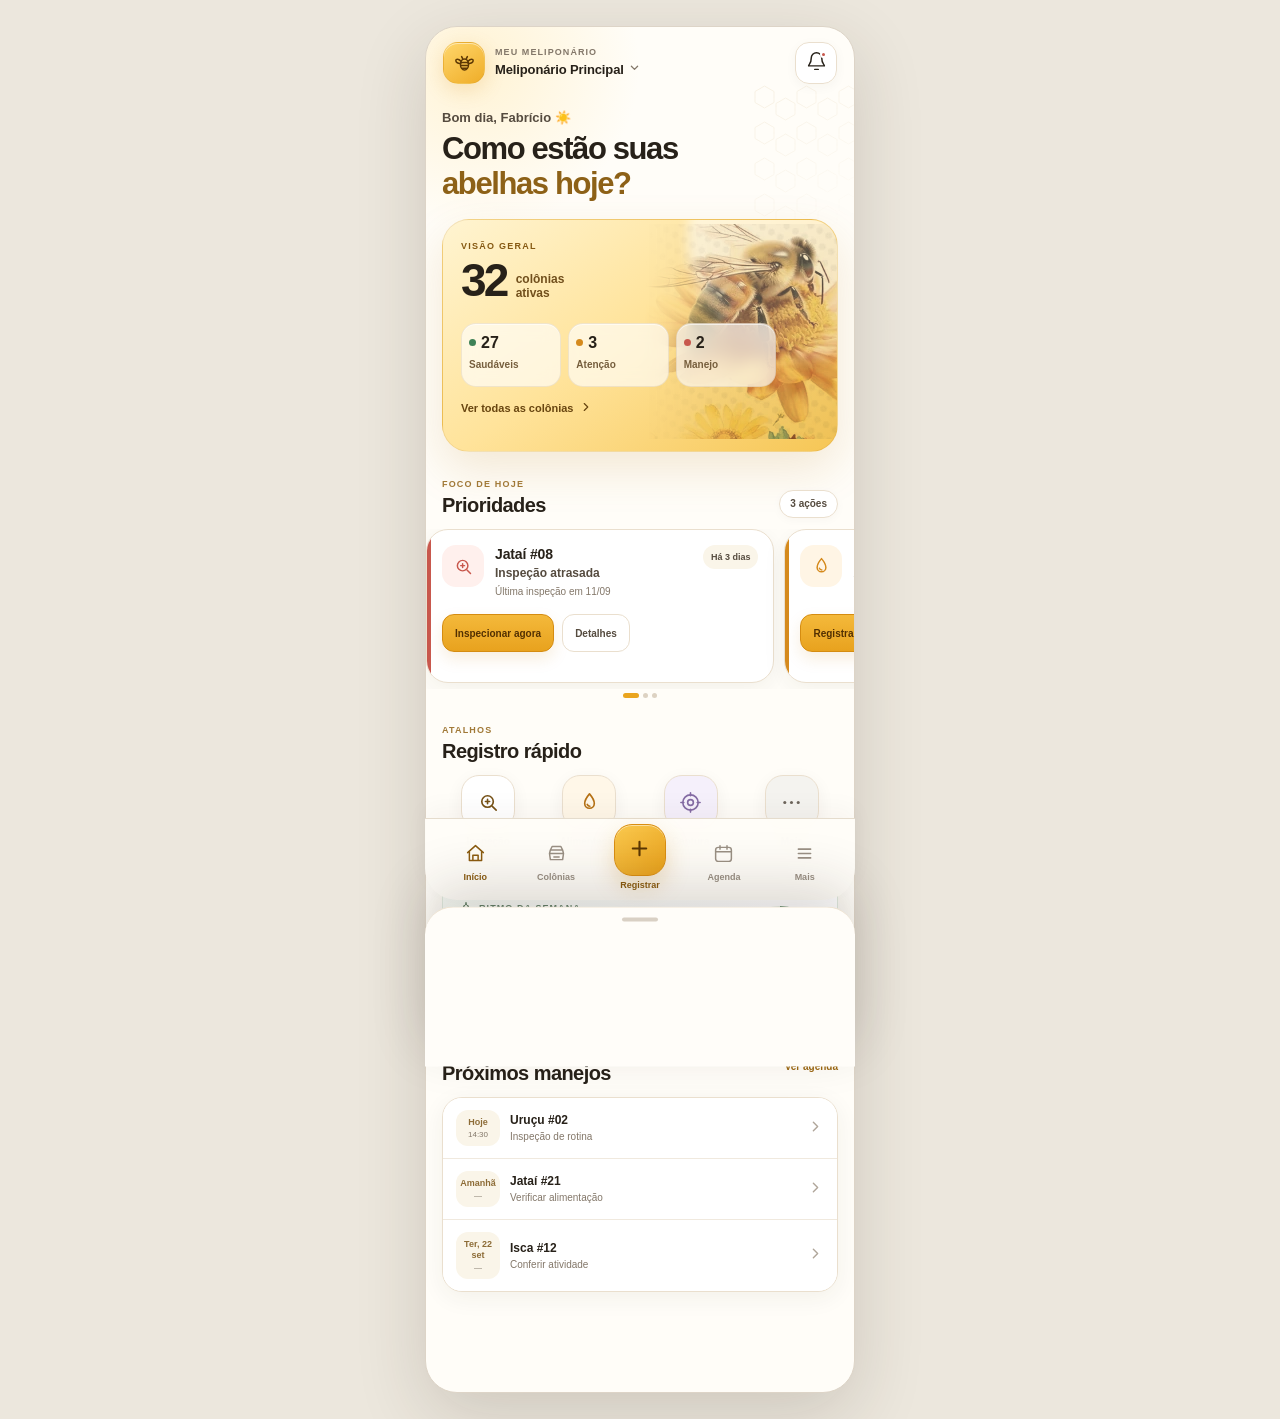
==== commit 831eae33: "Update index.html" ====
--- a/index.html
+++ b/index.html
@@ -1,4116 +1,2074 @@
-<!doctype html>
-<html lang="pt-BR">
-<head>
-  <meta charset="utf-8" />
-  <meta name="viewport" content="width=device-width, initial-scale=1, viewport-fit=cover" />
-  <meta name="theme-color" content="#f4bb3e" />
-  <meta name="application-name" content="Meu Meliponário" />
-  <meta name="apple-mobile-web-app-capable" content="yes" />
-  <meta name="apple-mobile-web-app-status-bar-style" content="default" />
-  <meta name="apple-mobile-web-app-title" content="Meliponário" />
-  <meta name="mobile-web-app-capable" content="yes" />
-  <meta name="format-detection" content="telephone=no" />
-  <meta name="description" content="Gestão local e offline de meliponários de abelhas sem ferrão." />
-  <title>Meu Meliponário</title><!doctype html>
-<html lang="pt-BR">
-<head>
-  <meta charset="utf-8" />
-  <meta name="viewport" content="width=device-width, initial-scale=1, viewport-fit=cover" />
-  <meta name="theme-color" content="#f4bb3e" />
-  <meta name="application-name" content="Meu Meliponário" />
-  <meta name="apple-mobile-web-app-capable" content="yes" />
-  <meta name="apple-mobile-web-app-status-bar-style" content="default" />
-  <meta name="apple-mobile-web-app-title" content="Meliponário" />
-  <meta name="mobile-web-app-capable" content="yes" />
-  <meta name="format-detection" content="telephone=no" />
-  <meta name="description" content="Gestão local e offline de meliponários de abelhas sem ferrão." />
-  <title>Meu Meliponário</title>
-  <style>
-:root{
-  --honey-50:#fffaf0;--honey-100:#fff1ca;--honey-200:#ffe094;--honey-300:#fbd168;--honey-400:#f4bb3e;--honey-500:#eaa51f;--honey-600:#ca7e0c;--honey-700:#9e5d08;--honey-800:#73410b;
-  --cream:#fffdf8;--cream-2:#faf5e9;--cream-3:#f3ecde;--ink:#272119;--ink-2:#554b3f;--muted:#837769;--line:#eadfce;--card:#fff;
-  --green:#3f8256;--green-soft:#eef7f0;--amber:#d58a1d;--amber-soft:#fff5e5;--red:#c8584d;--red-soft:#fff0ed;--purple:#846ba4;--purple-soft:#f5f0fb;
-  --r-sm:12px;--r-md:16px;--r-lg:22px;--r-xl:28px;--shadow-sm:0 6px 24px rgba(59,43,20,.06);--shadow-md:0 14px 38px rgba(59,43,20,.11);
-  --font:Inter,ui-sans-serif,-apple-system,BlinkMacSystemFont,"Segoe UI",sans-serif;
-}
-*{box-sizing:border-box}html,body{margin:0;min-height:100%;background:#ece7dd;color:var(--ink);font-family:var(--font);-webkit-font-smoothing:antialiased}button{font:inherit;color:inherit}button,a{-webkit-tap-highlight-color:transparent}.tap{transition:transform .16s ease,opacity .16s ease,background .16s ease}.tap:active{transform:scale(.97)}
-.device-shell{min-height:100vh;display:grid;place-items:start center}.app{width:100%;max-width:430px;min-height:100dvh;background:var(--cream);position:relative;overflow:hidden}.app:before{content:"";position:absolute;left:-120px;top:-130px;width:340px;height:340px;border-radius:50%;background:radial-gradient(circle,rgba(255,225,148,.36),rgba(255,225,148,0) 68%);pointer-events:none}.app:after{content:"";position:absolute;right:-60px;top:58px;width:160px;height:150px;opacity:.32;background-image:url("data:image/svg+xml,%3Csvg width='42' height='36' viewBox='0 0 42 36' xmlns='http://www.w3.org/2000/svg'%3E%3Cg fill='none' stroke='%23e7d6b7' stroke-width='1'%3E%3Cpath d='M10.5 1 20 6.5v11L10.5 23 1 17.5v-11z'/%3E%3Cpath d='M31.5 13 41 18.5v11L31.5 35 22 29.5v-11z'/%3E%3C/g%3E%3C/svg%3E");pointer-events:none;mask-image:linear-gradient(140deg,#000,transparent 78%)}
-.topbar{position:relative;z-index:4;display:flex;align-items:center;justify-content:space-between;padding:max(15px,env(safe-area-inset-top)) 17px 8px}.brand-block{border:0;background:transparent;padding:0;display:flex;align-items:center;gap:10px;text-align:left;min-width:0}.brand-mark{width:42px;height:42px;border-radius:15px;background:linear-gradient(145deg,#ffd66b,#efad28);display:grid;place-items:center;color:#5d3804;box-shadow:0 6px 20px rgba(208,135,12,.18),inset 0 1px rgba(255,255,255,.5);border:1px solid rgba(130,77,0,.08)}.brand-mark svg{width:23px;height:23px}.brand-copy{display:block;min-width:0}.brand-kicker{display:block;font-size:9px;line-height:13px;font-weight:800;letter-spacing:.12em;color:var(--muted)}.brand-place{margin-top:1px;display:flex;align-items:center;gap:3px;font-size:13px;line-height:18px;font-weight:760;letter-spacing:-.01em}.brand-place svg{width:15px;height:15px;color:var(--muted)}.icon-button{width:42px;height:42px;border-radius:14px;border:1px solid var(--line);background:rgba(255,255,255,.88);display:grid;place-items:center;box-shadow:0 3px 12px rgba(59,43,20,.04);position:relative}.icon-button svg{width:21px;height:21px}.notification-dot{position:absolute;right:9px;top:8px;width:7px;height:7px;border-radius:50%;background:var(--red);border:2px solid white}
-.page{position:relative;z-index:2;padding:16px 16px 0}.welcome-kicker{margin:0 0 4px;color:var(--ink-2);font-size:13px;line-height:19px;font-weight:650}.welcome h1{margin:0;font-size:31px;line-height:35px;letter-spacing:-.045em;font-weight:790}.welcome h1 span{color:#8d6117}
-.hero-card{margin-top:18px;border-radius:27px;min-height:233px;position:relative;overflow:hidden;background:linear-gradient(145deg,#fff4d1 0%,#ffe39a 48%,#f6c655 100%);border:1px solid rgba(155,95,4,.12);box-shadow:0 18px 45px rgba(177,117,23,.15)}.hero-glow{position:absolute;width:240px;height:240px;right:-90px;top:-100px;border-radius:50%;background:rgba(255,255,255,.55);filter:blur(6px)}.hero-art{position:absolute;right:-18px;top:4px;width:210px;height:215px;object-fit:cover;opacity:.72;mix-blend-mode:multiply;filter:saturate(.78) contrast(.92);mask-image:linear-gradient(to left,#000 52%,rgba(0,0,0,.82) 68%,transparent 100%)}.hero-content{position:relative;z-index:2;padding:20px 18px 17px;max-width:100%}.hero-eyebrow{font-size:9px;line-height:12px;font-weight:850;letter-spacing:.14em;color:#865912}.hero-count{margin-top:4px;display:flex;align-items:flex-end;gap:9px}.hero-count strong{font-size:46px;line-height:49px;letter-spacing:-.06em}.hero-count span{padding-bottom:5px;font-size:12px;line-height:14px;font-weight:700;color:#714f1c}.status-grid{display:grid;grid-template-columns:repeat(3,1fr);gap:7px;margin-top:18px;max-width:315px}.status-pill{border:1px solid rgba(111,75,22,.10);background:rgba(255,255,255,.64);backdrop-filter:blur(8px);border-radius:15px;min-height:64px;padding:9px 7px 8px;display:grid;grid-template-columns:auto 1fr;grid-template-rows:auto auto;text-align:left;column-gap:5px;box-shadow:inset 0 1px rgba(255,255,255,.6)}.status-pill .status-dot{width:7px;height:7px;border-radius:50%;margin-top:6px}.status-pill strong{font-size:16px;line-height:19px}.status-pill small{grid-column:1/3;color:#765e3d;font-weight:670;font-size:10px;line-height:14px}.status-dot.good{background:var(--green)}.status-dot.warn{background:var(--amber)}.status-dot.bad{background:var(--red)}.hero-link{margin-top:13px;border:0;background:transparent;padding:0;display:inline-flex;align-items:center;gap:5px;font-size:11px;font-weight:780;color:#684510}.hero-link svg{width:14px;height:14px}
-.section{margin-top:26px}.section-heading{display:flex;align-items:end;justify-content:space-between;gap:12px;margin-bottom:11px}.section-heading.compact{align-items:center}.section-kicker{margin:0 0 2px;font-size:9px;line-height:12px;font-weight:850;letter-spacing:.13em;color:#a17937}.section-heading h2{margin:0;font-size:20px;line-height:26px;letter-spacing:-.028em}.count-chip{border:1px solid var(--line);background:#fff;border-radius:999px;padding:7px 10px;font-size:10px;line-height:12px;font-weight:760;color:var(--ink-2);box-shadow:0 2px 10px rgba(59,43,20,.03)}
-.priority-track{display:flex;gap:10px;overflow:auto;margin:0 -16px;padding:0 16px 6px;scroll-snap-type:x mandatory;scrollbar-width:none}.priority-track::-webkit-scrollbar{display:none}.priority-card{scroll-snap-align:start;flex:0 0 88%;min-height:154px;border:1px solid var(--line);background:#fff;border-radius:22px;padding:15px;box-shadow:var(--shadow-sm);position:relative;overflow:hidden}.priority-card:after{content:"";position:absolute;left:0;top:0;bottom:0;width:4px;background:var(--tone,var(--honey-500))}.priority-card.tone-danger{--tone:var(--red)}.priority-card.tone-warning{--tone:var(--amber)}.priority-card.tone-brand{--tone:var(--honey-500)}.priority-top{display:flex;align-items:flex-start;gap:11px}.priority-icon{width:42px;height:42px;border-radius:14px;display:grid;place-items:center;background:var(--tone-soft,var(--honey-100));color:var(--tone,var(--honey-700));flex:0 0 auto}.priority-icon svg{width:21px;height:21px}.tone-danger .priority-icon{--tone-soft:var(--red-soft);--tone:var(--red)}.tone-warning .priority-icon{--tone-soft:var(--amber-soft);--tone:var(--amber)}.tone-brand .priority-icon{--tone-soft:var(--honey-100);--tone:var(--honey-700)}.priority-copy{min-width:0;flex:1}.priority-copy strong{display:block;font-size:14px;line-height:19px;letter-spacing:-.01em}.priority-copy span{display:block;margin-top:1px;font-size:12px;line-height:17px;font-weight:650;color:var(--ink-2)}.priority-copy small{display:block;margin-top:3px;font-size:10px;line-height:14px;color:var(--muted)}.priority-badge{font-size:9px;line-height:12px;font-weight:800;padding:6px 8px;border-radius:999px;background:var(--cream-2);color:var(--ink-2);white-space:nowrap}.priority-actions{display:flex;gap:8px;margin-top:15px}.btn-primary,.btn-secondary{height:38px;border-radius:12px;padding:0 12px;font-size:10px;font-weight:800}.btn-primary{border:1px solid #d58c11;background:linear-gradient(#f4b93b,#e8a21e);color:#523002;box-shadow:0 7px 16px rgba(201,126,10,.13)}.btn-secondary{border:1px solid var(--line);background:#fff;color:var(--ink-2)}.pager{display:flex;gap:4px;justify-content:center;margin-top:4px}.pager i{display:block;width:5px;height:5px;border-radius:99px;background:#ddd2c2;transition:width .2s ease,background .2s ease}.pager i.active{width:16px;background:var(--honey-500)}
-.quick-grid{display:grid;grid-template-columns:repeat(4,1fr);gap:9px}.quick-action{border:0;background:transparent;padding:0;display:flex;flex-direction:column;align-items:center;gap:6px;min-width:0}.quick-icon{width:54px;height:54px;border:1px solid var(--line);background:#fff;border-radius:18px;display:grid;place-items:center;box-shadow:0 5px 17px rgba(59,43,20,.055);color:#765116}.quick-action:nth-child(2) .quick-icon{background:#fff7e8;color:#b67114}.quick-action:nth-child(3) .quick-icon{background:#f5f0fb;color:var(--purple)}.quick-action:nth-child(4) .quick-icon{background:#f4f3ef;color:#6d655b}.quick-icon svg{width:23px;height:23px}.quick-action strong{font-size:10px;line-height:13px}.quick-action small{display:none}
-.week-card{border-radius:22px;background:linear-gradient(135deg,#f3f8f1,#fff 66%);border:1px solid #dfe9dd;min-height:146px;padding:16px;display:flex;align-items:center;gap:12px;box-shadow:var(--shadow-sm)}.week-copy{flex:1;min-width:0}.week-title-row{display:flex;align-items:center;gap:6px;font-size:9px;line-height:12px;letter-spacing:.12em;font-weight:850;color:#648168;text-transform:uppercase}.week-icon{display:grid;place-items:center}.week-icon svg{width:14px;height:14px}.week-card h3{margin:7px 0 3px;font-size:15px;line-height:20px;letter-spacing:-.015em}.week-card p{margin:0;color:#687166;font-size:10px;line-height:15px;max-width:230px}.progress{height:6px;border-radius:99px;background:#e3ece1;margin-top:12px;overflow:hidden}.progress span{display:block;height:100%;border-radius:inherit;background:linear-gradient(90deg,#6b956f,#4c7c58);width:0;transition:width .7s cubic-bezier(.2,.8,.2,1)}.ring{--p:73;width:82px;height:82px;border-radius:50%;flex:0 0 auto;display:grid;place-items:center;background:conic-gradient(#568361 calc(var(--p)*1%),#e4ede2 0);position:relative}.ring:before{content:"";position:absolute;inset:7px;border-radius:50%;background:#fff}.ring>div{position:relative;z-index:1;text-align:center}.ring strong{display:block;font-size:16px;line-height:18px}.ring small{display:block;font-size:9px;color:#758174;margin-top:2px}
-.text-button{border:0;background:transparent;color:#9b6812;padding:5px 0;font-size:10px;font-weight:800}.schedule-card{border:1px solid var(--line);border-radius:20px;background:#fff;box-shadow:var(--shadow-sm);overflow:hidden}.schedule-row{width:100%;border:0;border-bottom:1px solid #f0e9de;background:#fff;display:grid;grid-template-columns:44px 1fr auto;align-items:center;gap:10px;padding:12px 13px;text-align:left}.schedule-row:last-child{border-bottom:0}.date-block{text-align:center;border-radius:12px;background:var(--cream-2);padding:7px 4px}.date-block strong{display:block;font-size:9px;line-height:11px;color:#8d6c37}.date-block small{display:block;font-size:8px;color:var(--muted);margin-top:2px}.schedule-main strong{display:block;font-size:12px;line-height:16px}.schedule-main span{display:block;margin-top:2px;font-size:10px;line-height:14px;color:var(--muted)}.schedule-chevron{color:#b0a69a}.schedule-chevron svg{width:17px;height:17px}.bottom-spacer{height:118px}.page-home .bottom-spacer{height:24px}
-.bottom-nav{position:fixed;left:50%;right:auto;transform:translateX(-50%);width:min(430px,100%);z-index:40;bottom:0;height:82px;padding:7px 10px max(10px,env(safe-area-inset-bottom));display:grid;grid-template-columns:1fr 1fr 1.08fr 1fr 1fr;align-items:end;background:rgba(255,253,248,.94);backdrop-filter:blur(18px);border-top:1px solid rgba(226,216,200,.88);box-shadow:0 -10px 25px rgba(47,37,23,.035)}.nav-item{height:56px;border:0;background:transparent;color:#9a9084;display:flex;flex-direction:column;align-items:center;justify-content:center;gap:3px}.nav-item svg{width:21px;height:21px}.nav-item small,.nav-center small{font-size:9px;line-height:12px;font-weight:750}.nav-item.active{color:#8b5c10}.nav-center{height:65px;display:flex;flex-direction:column;align-items:center;justify-content:flex-end;color:#8b5c10;gap:3px}.nav-fab{width:52px;height:52px;margin-top:-25px;border-radius:18px;border:1px solid #d98e12;background:linear-gradient(145deg,#fac94f,#e8a01a);box-shadow:0 10px 25px rgba(193,120,7,.24),inset 0 1px rgba(255,255,255,.5);display:grid;place-items:center;color:#5b3703}.nav-fab svg{width:23px;height:23px}
-.sheet-backdrop{position:absolute;inset:0;background:rgba(34,27,20,.33);opacity:0;pointer-events:none;z-index:50;transition:opacity .22s ease;backdrop-filter:blur(1.5px)}.sheet-backdrop.open{opacity:1;pointer-events:auto}.bottom-sheet{position:absolute;left:0;right:0;bottom:0;z-index:51;min-height:160px;max-height:82dvh;overflow:auto;background:#fffdf9;border-radius:28px 28px 0 0;border-top:1px solid #eee2d0;box-shadow:0 -22px 55px rgba(43,34,24,.16);transform:translateY(104%);transition:transform .32s cubic-bezier(.2,.85,.25,1);padding:8px 16px max(22px,env(safe-area-inset-bottom))}.bottom-sheet.open{transform:translateY(0)}.sheet-handle{width:36px;height:4px;border-radius:9px;background:#d9d0c4;margin:2px auto 15px}.sheet-head{display:flex;align-items:flex-start;justify-content:space-between;gap:12px;margin-bottom:14px}.sheet-head p{margin:0;color:var(--muted);font-size:10px;line-height:15px;font-weight:650;text-transform:uppercase;letter-spacing:.1em}.sheet-head h3{margin:2px 0 0;font-size:21px;line-height:27px;letter-spacing:-.03em}.sheet-close{width:34px;height:34px;border:1px solid var(--line);border-radius:11px;background:#fff;display:grid;place-items:center}.sheet-close svg{width:18px;height:18px}.sheet-list{display:grid;gap:8px}.sheet-option{width:100%;border:1px solid var(--line);background:#fff;border-radius:16px;padding:12px;display:flex;align-items:center;gap:11px;text-align:left}.sheet-option.active{border-color:#e2b95e;background:#fff9e9}.sheet-option-icon{width:42px;height:42px;border-radius:13px;background:var(--cream-2);display:grid;place-items:center;color:#8c6017}.sheet-option-icon svg{width:20px;height:20px}.sheet-option-copy{flex:1}.sheet-option-copy strong{display:block;font-size:12px;line-height:16px}.sheet-option-copy small{display:block;margin-top:2px;color:var(--muted);font-size:10px;line-height:14px}.sheet-option>svg{width:17px;height:17px;color:#b0a69a}.sheet-tip{margin-top:13px;padding:11px 12px;border-radius:14px;background:#fff5dc;color:#775116;font-size:10px;line-height:15px}.notification-list{display:grid;gap:8px}.notification-item{border:1px solid var(--line);border-radius:16px;background:#fff;padding:12px;display:grid;grid-template-columns:9px 1fr auto;gap:10px;align-items:start}.notification-item .n-dot{width:8px;height:8px;border-radius:50%;margin-top:5px;background:var(--honey-500)}.notification-item.danger .n-dot{background:var(--red)}.notification-item strong{display:block;font-size:12px;line-height:16px}.notification-item p{margin:2px 0 0;color:var(--muted);font-size:10px;line-height:15px}.notification-item time{font-size:9px;color:#a59a8d;white-space:nowrap}.apiary-current{border-color:#e4b557;background:#fff9e9}.toast{position:absolute;left:16px;right:16px;bottom:94px;z-index:70;background:#2d261f;color:#fff;padding:12px 14px;border-radius:14px;font-size:11px;line-height:16px;font-weight:650;box-shadow:var(--shadow-md);opacity:0;transform:translateY(12px);pointer-events:none;transition:opacity .18s ease,transform .18s ease}.toast.show{opacity:1;transform:translateY(0)}
-.reveal{opacity:0;transform:translateY(10px);animation:reveal .5s cubic-bezier(.2,.8,.2,1) forwards}.delay-1{animation-delay:.06s}.delay-2{animation-delay:.12s}.delay-3{animation-delay:.18s}.delay-4{animation-delay:.24s}.delay-5{animation-delay:.30s}@keyframes reveal{to{opacity:1;transform:translateY(0)}}
-@media(min-width:700px){.device-shell{padding:26px 0}.app{min-height:880px;border-radius:32px;border:1px solid #ddd4c7;box-shadow:0 22px 70px rgba(47,37,23,.16)}.bottom-nav{border-radius:0 0 32px 32px}}
-@media(max-width:350px){.welcome h1{font-size:28px;line-height:32px}.hero-card{min-height:228px}.status-grid{gap:5px}.status-pill{padding-left:5px;padding-right:5px}.priority-card{flex-basis:92%}}
-@media(prefers-reduced-motion:reduce){*,*:before,*:after{scroll-behavior:auto!important;animation:none!important;transition:none!important}.reveal{opacity:1;transform:none}}
-
-/* =========================================================
-   ETAPA 2 — COLÔNIAS
-   ========================================================= */
-.page[hidden],.page.is-hidden{display:none!important}.colonies-page{padding-top:10px}.colonies-intro{margin-top:1px}.colonies-title-row{display:flex;align-items:flex-end;justify-content:space-between;gap:14px}.colonies-title-row h1{margin:0;font-size:30px;line-height:34px;letter-spacing:-.045em;font-weight:795}.colonies-subtitle{margin:4px 0 0;color:var(--muted);font-size:11px;line-height:16px}.add-colony-button{width:47px;height:47px;flex:0 0 auto;border-radius:16px;border:1px solid #d69a28;background:linear-gradient(145deg,#ffd361,#eda725);display:grid;place-items:center;color:#5a3704;box-shadow:0 10px 24px rgba(198,122,7,.18),inset 0 1px rgba(255,255,255,.56)}.add-colony-button svg{width:22px;height:22px}
-.colony-overview{margin-top:17px;min-height:190px;border-radius:25px;padding:17px 16px 15px;position:relative;overflow:hidden;background:linear-gradient(142deg,#fff5d8 0%,#ffe8a8 51%,#f7ca64 100%);border:1px solid rgba(153,93,6,.12);box-shadow:0 16px 38px rgba(176,111,15,.12)}.overview-decoration{position:absolute;width:175px;height:175px;border-radius:50%;right:-62px;top:-80px;background:rgba(255,255,255,.52)}.overview-art{position:absolute;right:-27px;top:0;width:178px;height:168px;object-fit:cover;mix-blend-mode:multiply;opacity:.61;filter:saturate(.78) contrast(.94);mask-image:linear-gradient(90deg,transparent 0%,rgba(0,0,0,.76) 36%,#000 100%)}.overview-main{position:relative;z-index:2;max-width:215px}.overview-label{display:block;font-size:9px;line-height:12px;font-weight:850;letter-spacing:.13em;color:#875d17}.overview-main>strong{display:block;margin-top:3px;font-size:42px;line-height:45px;letter-spacing:-.06em}.overview-main>small{display:block;color:#6b4c1a;font-size:11px;line-height:15px;font-weight:670}.overview-stats{position:absolute;left:12px;right:12px;bottom:12px;display:grid;grid-template-columns:repeat(3,1fr);gap:7px;z-index:3}.overview-stat{border:1px solid rgba(113,74,14,.10);background:rgba(255,255,255,.69);backdrop-filter:blur(9px);border-radius:14px;padding:8px 7px 7px;display:grid;grid-template-columns:auto 1fr;grid-template-rows:auto auto;text-align:left;column-gap:5px;min-width:0}.overview-stat .mini-dot{width:7px;height:7px;border-radius:50%;margin-top:6px}.mini-dot.healthy,.chip-dot.healthy{background:var(--green)}.mini-dot.attention,.chip-dot.attention{background:var(--amber)}.mini-dot.management,.chip-dot.management{background:var(--red)}.overview-stat strong{font-size:15px;line-height:18px}.overview-stat small{grid-column:1/3;color:#715d40;font-size:9px;line-height:12px;font-weight:720;white-space:nowrap;overflow:hidden;text-overflow:ellipsis}
-.colony-tools{margin-top:17px}.search-row{display:grid;grid-template-columns:1fr 48px;gap:9px}.search-box{height:48px;border:1px solid var(--line);background:#fff;border-radius:16px;display:flex;align-items:center;padding:0 11px 0 13px;gap:8px;box-shadow:0 5px 18px rgba(59,43,20,.04)}.search-box>span{display:grid;place-items:center;color:#9d9183}.search-box>span svg{width:20px;height:20px}.search-box input{border:0;outline:0;background:transparent;flex:1;min-width:0;color:var(--ink);font:600 12px/18px var(--font)}.search-box input::placeholder{color:#aaa093;font-weight:540}.search-clear{width:29px;height:29px;border:0;background:transparent;border-radius:9px;display:grid;place-items:center;color:#a59b90;opacity:0;pointer-events:none;transition:opacity .15s ease}.search-clear.show{opacity:1;pointer-events:auto}.search-clear svg{width:16px;height:16px}.filter-button{height:48px;width:48px;border-radius:16px;border:1px solid #e5d7c4;background:#fff8e6;display:grid;place-items:center;color:#8c5d12;position:relative;box-shadow:0 5px 18px rgba(59,43,20,.04)}.filter-button svg{width:21px;height:21px}.filter-button i{position:absolute;right:-3px;top:-5px;min-width:18px;height:18px;padding:0 5px;border-radius:99px;background:var(--ink);color:#fff;border:2px solid var(--cream);font-style:normal;font-size:8px;line-height:14px;font-weight:800;display:none}.filter-button i.show{display:grid;place-items:center}
-.status-chips{display:flex;gap:7px;overflow:auto;margin:12px -16px 0;padding:0 16px 4px;scrollbar-width:none}.status-chips::-webkit-scrollbar,.species-scroll::-webkit-scrollbar,.attention-carousel::-webkit-scrollbar{display:none}.filter-chip{height:34px;border-radius:999px;border:1px solid var(--line);background:#fff;padding:0 11px;display:inline-flex;align-items:center;gap:6px;white-space:nowrap;font-size:10px;line-height:13px;font-weight:760;color:#746a5d;box-shadow:0 2px 9px rgba(59,43,20,.025)}.filter-chip.active{border-color:#e4b858;background:#fff4cf;color:#75500f;box-shadow:inset 0 0 0 1px rgba(225,165,46,.08)}.filter-chip span{font-size:9px;color:#a18f73}.chip-dot{width:6px;height:6px;border-radius:50%;display:block}.species-line{margin-top:9px;display:flex;gap:9px;align-items:center}.species-scroll{display:flex;gap:7px;overflow:auto;flex:1;scrollbar-width:none;padding:1px 0 3px}.species-chip{height:34px;border:0;background:var(--cream-2);border-radius:12px;padding:0 11px;display:flex;align-items:center;gap:6px;white-space:nowrap;color:#766c60;font-size:9px;font-weight:760}.species-chip.active{background:#2e2922;color:#fff}.species-bee{width:19px;height:19px;border-radius:7px;background:#fff3c9;display:grid;place-items:center;color:#8e5e0e}.species-chip.active .species-bee{background:#4a4339;color:#ffd567}.species-bee svg{width:12px;height:12px}.view-toggle{width:36px;height:36px;flex:0 0 auto;border:1px solid var(--line);border-radius:12px;background:#fff;display:grid;place-items:center;color:#7f7569}.view-toggle svg{width:18px;height:18px}
-.attention-section{margin-top:23px}.colonies-heading{margin-bottom:10px}.attention-carousel{display:flex;gap:10px;overflow:auto;margin:0 -16px;padding:0 16px 6px;scroll-snap-type:x mandatory;scrollbar-width:none}.attention-mini{scroll-snap-align:start;flex:0 0 76%;border:1px solid var(--line);background:#fff;border-radius:21px;min-height:118px;padding:13px;box-shadow:var(--shadow-sm);position:relative;overflow:hidden}.attention-mini:before{content:"";position:absolute;left:0;top:0;bottom:0;width:4px;background:var(--tone)}.attention-mini.danger{--tone:var(--red);--soft:var(--red-soft)}.attention-mini.warning{--tone:var(--amber);--soft:var(--amber-soft)}.attention-mini.brand{--tone:var(--honey-500);--soft:var(--honey-100)}.attention-mini-top{display:grid;grid-template-columns:40px 1fr auto;gap:9px;align-items:start}.attention-mini-icon{width:40px;height:40px;border-radius:13px;background:var(--soft);color:var(--tone);display:grid;place-items:center}.attention-mini-icon svg{width:20px;height:20px}.attention-mini-copy strong{display:block;font-size:12px;line-height:16px}.attention-mini-copy span{display:block;color:var(--ink-2);font-size:10px;line-height:14px;font-weight:680;margin-top:1px}.attention-mini-copy small{display:block;color:var(--muted);font-size:9px;line-height:13px;margin-top:2px}.attention-mini .mini-arrow{width:28px;height:28px;border-radius:9px;background:#faf7f1;display:grid;place-items:center;color:#9c9183}.attention-mini .mini-arrow svg{width:15px;height:15px}.attention-progress{margin-top:11px;height:5px;border-radius:99px;background:#f0ebe3;overflow:hidden}.attention-progress span{display:block;height:100%;border-radius:inherit;background:var(--tone)}
-.colony-list-section{margin-top:24px}.sort-button{height:33px;border:1px solid var(--line);background:#fff;border-radius:11px;padding:0 9px;display:flex;align-items:center;gap:5px;color:#766c60;font-size:9px;font-weight:760}.sort-button svg{width:14px;height:14px}.result-meta{min-height:15px;margin:-1px 0 8px;color:#9a8f82;font-size:9px;line-height:13px}.colonies-list{display:grid;gap:10px}.colony-card{width:100%;border:1px solid var(--line);background:#fff;border-radius:22px;padding:0;overflow:hidden;box-shadow:var(--shadow-sm);text-align:left;position:relative}.colony-card-inner{display:grid;grid-template-columns:104px 1fr;min-height:149px}.colony-visual{position:relative;overflow:hidden;background:var(--visual-bg);border-right:1px solid rgba(226,217,203,.7);display:grid;place-items:center}.colony-visual:before{content:"";position:absolute;width:92px;height:92px;border-radius:50%;background:rgba(255,255,255,.44);right:-36px;top:-33px}.colony-visual:after{content:"";position:absolute;left:-25px;bottom:-34px;width:84px;height:84px;border-radius:50%;background:rgba(255,255,255,.31)}.hive-art{width:86px;height:92px;position:relative;z-index:2;filter:drop-shadow(0 8px 12px rgba(74,54,26,.10))}.colony-visual-label{position:absolute;left:8px;bottom:8px;z-index:3;padding:5px 7px;border-radius:9px;background:rgba(255,255,255,.75);backdrop-filter:blur(6px);font-size:8px;line-height:10px;font-weight:820;color:#72501a}.colony-main{padding:12px 12px 11px;min-width:0}.colony-topline{display:flex;align-items:flex-start;justify-content:space-between;gap:8px}.colony-name{min-width:0}.colony-name strong{display:block;font-size:14px;line-height:18px;letter-spacing:-.015em;white-space:nowrap;overflow:hidden;text-overflow:ellipsis}.colony-name span{display:block;margin-top:1px;color:#8c8174;font-size:9px;line-height:13px}.status-badge{flex:0 0 auto;display:flex;align-items:center;gap:5px;height:23px;border-radius:999px;padding:0 7px;font-size:8px;line-height:10px;font-weight:820}.status-badge i{width:6px;height:6px;border-radius:50%}.status-badge.healthy{background:var(--green-soft);color:#3f744c}.status-badge.healthy i{background:var(--green)}.status-badge.attention{background:var(--amber-soft);color:#946015}.status-badge.attention i{background:var(--amber)}.status-badge.management{background:var(--red-soft);color:#a84940}.status-badge.management i{background:var(--red)}.colony-note{margin:8px 0 0;color:#62594f;font-size:9px;line-height:13px;display:-webkit-box;-webkit-line-clamp:2;-webkit-box-orient:vertical;overflow:hidden}.colony-metrics{display:grid;grid-template-columns:1fr 1fr;gap:5px;margin-top:9px}.colony-metric{border-radius:10px;background:#faf7f1;padding:6px 7px;min-width:0}.colony-metric span{display:block;color:#9b9083;font-size:7.5px;line-height:10px;font-weight:720;text-transform:uppercase;letter-spacing:.06em}.colony-metric strong{display:block;margin-top:1px;font-size:9px;line-height:12px;white-space:nowrap;overflow:hidden;text-overflow:ellipsis}.colony-footer{display:flex;align-items:center;justify-content:space-between;border-top:1px solid #f1ebe2;padding:9px 12px;background:#fffdf9}.colony-local{display:flex;align-items:center;gap:5px;color:#8e8377;font-size:8.5px;font-weight:690}.colony-local svg{width:13px;height:13px}.colony-open{display:flex;align-items:center;gap:4px;color:#885c14;font-size:8.5px;font-weight:820}.colony-open svg{width:14px;height:14px}
-.colonies-list.compact{gap:7px}.colonies-list.compact .colony-card-inner{grid-template-columns:66px 1fr;min-height:90px}.colonies-list.compact .colony-visual{min-height:90px}.colonies-list.compact .hive-art{width:54px;height:61px}.colonies-list.compact .colony-visual-label,.colonies-list.compact .colony-note,.colonies-list.compact .colony-metrics{display:none}.colonies-list.compact .colony-main{padding:11px 11px 8px}.colonies-list.compact .colony-footer{padding:7px 11px}.colonies-list.compact .colony-name strong{font-size:13px}.colonies-list.compact .colony-name span{font-size:8.5px;margin-top:2px}.colonies-list.compact .status-badge{height:21px}
-.empty-colonies{padding:30px 20px 36px;text-align:center;border:1px dashed #e5dac9;border-radius:22px;background:#fffdf9}.empty-bee{width:58px;height:58px;border-radius:19px;margin:0 auto 12px;background:#fff1cb;color:#8d5e10;display:grid;place-items:center}.empty-bee svg{width:29px;height:29px}.empty-colonies h3{margin:0;font-size:15px;line-height:20px}.empty-colonies p{margin:5px auto 14px;color:var(--muted);font-size:10px;line-height:15px;max-width:230px}
-.filter-section{margin-top:16px}.filter-section:first-of-type{margin-top:0}.filter-title{display:flex;align-items:center;justify-content:space-between;margin-bottom:9px}.filter-title strong{font-size:11px;line-height:15px}.filter-title button{border:0;background:transparent;color:#9c6a16;font-size:9px;font-weight:800}.filter-options{display:flex;flex-wrap:wrap;gap:7px}.filter-option{height:35px;border:1px solid var(--line);background:#fff;border-radius:11px;padding:0 10px;font-size:9px;font-weight:740;color:#73695d}.filter-option.active{border-color:#dfb65b;background:#fff6dc;color:#7d5511}.filter-footer{position:sticky;bottom:-22px;background:linear-gradient(transparent,#fffdf9 24%);padding-top:22px;margin-top:17px;display:grid;grid-template-columns:1fr 1.55fr;gap:8px}.filter-footer .btn-primary,.filter-footer .btn-secondary{height:44px;font-size:10px}.sort-list{display:grid;gap:7px}.sort-option{height:46px;border:1px solid var(--line);background:#fff;border-radius:14px;padding:0 12px;display:flex;align-items:center;justify-content:space-between;font-size:10px;font-weight:740}.sort-option.active{border-color:#e2b95e;background:#fff8e6}.sort-check{width:21px;height:21px;border-radius:8px;background:#f2ede5;display:grid;place-items:center;color:transparent}.sort-option.active .sort-check{background:#e9aa2d;color:#fff}.sort-check svg{width:13px;height:13px}
-.colony-preview-hero{border-radius:20px;padding:15px;background:linear-gradient(145deg,var(--preview-a),var(--preview-b));position:relative;overflow:hidden;min-height:134px}.colony-preview-hero .preview-art{position:absolute;right:5px;bottom:-7px;width:110px;height:120px}.colony-preview-hero .preview-status{position:relative;z-index:2;display:inline-flex;align-items:center;gap:5px;padding:6px 8px;border-radius:999px;background:rgba(255,255,255,.71);backdrop-filter:blur(6px);font-size:8px;font-weight:820}.colony-preview-hero h4{position:relative;z-index:2;margin:29px 0 1px;font-size:21px;line-height:25px;letter-spacing:-.035em}.colony-preview-hero p{position:relative;z-index:2;margin:0;color:#66543a;font-size:10px;line-height:14px;font-weight:650}.preview-grid{display:grid;grid-template-columns:repeat(2,1fr);gap:8px;margin-top:11px}.preview-stat{border:1px solid var(--line);border-radius:14px;background:#fff;padding:10px}.preview-stat span{display:block;color:var(--muted);font-size:8px;line-height:11px;text-transform:uppercase;letter-spacing:.06em;font-weight:740}.preview-stat strong{display:block;margin-top:3px;font-size:11px;line-height:15px}.preview-action{margin-top:11px;display:grid;grid-template-columns:1fr auto;gap:8px}.preview-action .btn-primary,.preview-action .btn-secondary{height:43px}
-@media(max-width:360px){.colony-card-inner{grid-template-columns:91px 1fr}.colony-overview{min-height:186px}.overview-art{right:-38px}.overview-stats{gap:5px}.overview-stat{padding-left:6px;padding-right:6px}.attention-mini{flex-basis:82%}}
-
-
-/* ===== ETAPA 3 — FICHA DA COLÔNIA ===== */
-.detail-page{padding-top:max(12px,env(safe-area-inset-top))}
-.detail-topbar{height:52px;display:grid;grid-template-columns:42px 1fr 42px;align-items:center;gap:10px;margin-bottom:12px}.detail-icon-button{width:42px;height:42px;border:1px solid var(--line);border-radius:14px;background:rgba(255,255,255,.9);display:grid;place-items:center;box-shadow:0 4px 14px rgba(59,43,20,.045)}.detail-icon-button svg{width:20px;height:20px}.detail-topbar-copy{text-align:center;min-width:0}.detail-topbar-copy span{display:block;color:#a07939;font-size:8px;line-height:11px;font-weight:850;letter-spacing:.13em}.detail-topbar-copy strong{display:block;margin-top:1px;font-size:12px;line-height:16px;white-space:nowrap;overflow:hidden;text-overflow:ellipsis}
-.colony-profile-hero{min-height:242px;border-radius:28px;overflow:hidden;position:relative;background:linear-gradient(145deg,#fff4d1 0%,#ffe49e 50%,#f4c75a 100%);border:1px solid rgba(155,95,4,.12);box-shadow:0 18px 42px rgba(177,117,23,.14);padding:19px 17px}.profile-honeycomb{position:absolute;inset:0;opacity:.42;background-image:url("data:image/svg+xml,%3Csvg width='50' height='44' viewBox='0 0 50 44' xmlns='http://www.w3.org/2000/svg'%3E%3Cg fill='none' stroke='%23c88b2f' stroke-opacity='.18' stroke-width='1'%3E%3Cpath d='M12.5 1 24 7.5v13L12.5 27 1 20.5v-13z'/%3E%3Cpath d='M37.5 17 49 23.5v13L37.5 43 26 36.5v-13z'/%3E%3C/g%3E%3C/svg%3E");mask-image:linear-gradient(100deg,transparent 28%,#000 100%)}.profile-copy{position:relative;z-index:4;max-width:58%}.profile-status{display:inline-flex;align-items:center;gap:5px;height:25px;padding:0 9px;border-radius:999px;background:rgba(255,255,255,.72);backdrop-filter:blur(8px);font-size:8px;font-weight:840;color:#5c4b2e}.profile-status i{width:6px;height:6px;border-radius:50%}.profile-status.healthy i{background:var(--green)}.profile-status.attention i{background:var(--amber)}.profile-status.management i{background:var(--red)}.profile-species{margin:26px 0 2px;font-size:9px;line-height:12px;font-weight:850;letter-spacing:.13em;color:#8b5c12}.profile-copy h1{margin:0;font-size:31px;line-height:35px;letter-spacing:-.05em}.profile-location{display:flex;align-items:center;gap:5px;margin-top:7px;font-size:10px;line-height:14px;font-weight:720;color:#6f5837}.profile-location svg{width:14px;height:14px}.profile-tags{display:flex;flex-wrap:wrap;gap:6px;margin-top:15px}.profile-tags span{height:27px;padding:0 9px;border-radius:10px;display:flex;align-items:center;background:rgba(255,255,255,.62);border:1px solid rgba(120,80,20,.08);font-size:8px;font-weight:770;color:#684b1d}.profile-hive{position:absolute;z-index:3;right:11px;bottom:17px;width:154px;height:170px;display:grid;place-items:center}.profile-hive .hive-art{width:142px;height:156px;filter:drop-shadow(0 18px 18px rgba(91,61,16,.17))}.profile-flower-art{position:absolute;right:-44px;top:-20px;width:160px;height:140px;opacity:.34;mix-blend-mode:multiply;mask-image:linear-gradient(145deg,#000 25%,transparent 80%)}.profile-flower-art img{width:100%;height:100%;object-fit:cover}
-.detail-section{margin-top:24px}.detail-section-heading{align-items:center;margin-bottom:10px}.detail-section-heading h2{font-size:19px;line-height:24px}.updated-chip{flex:0 0 auto;height:27px;padding:0 8px;border-radius:999px;background:#f7f1e7;display:flex;align-items:center;color:#897d6d;font-size:8px;font-weight:760}.health-grid{display:grid;grid-template-columns:1fr 1fr;gap:9px}.health-card{min-height:98px;border:1px solid var(--line);border-radius:19px;background:#fff;padding:11px;display:flex;align-items:flex-start;gap:10px;box-shadow:0 5px 17px rgba(59,43,20,.045)}.health-icon{width:36px;height:36px;border-radius:12px;display:grid;place-items:center;flex:0 0 auto;background:#f4f2ed;color:#71695f}.health-icon svg{width:18px;height:18px}.health-good .health-icon{background:var(--green-soft);color:var(--green)}.health-warning .health-icon{background:var(--amber-soft);color:var(--amber)}.health-copy{min-width:0}.health-copy small{display:block;color:#9a8f82;font-size:7.5px;line-height:10px;font-weight:760;text-transform:uppercase;letter-spacing:.08em}.health-copy strong{display:block;margin-top:2px;font-size:13px;line-height:17px}.health-copy em{display:block;margin-top:2px;color:#8f8477;font-size:8px;line-height:12px;font-style:normal}
-.next-management-card{border-radius:23px;border:1px solid #e6d8b8;background:linear-gradient(145deg,#fffaf0,#fff4d7 72%,#ffe8aa);padding:15px;box-shadow:var(--shadow-sm);position:relative;overflow:hidden}.next-management-card:after{content:"";position:absolute;right:-35px;bottom:-54px;width:150px;height:150px;border-radius:50%;background:rgba(236,170,48,.09)}.next-management-card.management-overdue{border-color:#efc3bb;background:linear-gradient(145deg,#fff8f5,#fff0ed)}.management-head{display:flex;align-items:flex-start;justify-content:space-between;gap:14px;position:relative;z-index:2}.management-head h2{margin:2px 0 2px;font-size:18px;line-height:23px;letter-spacing:-.025em}.management-head p:last-child{margin:0;color:#766a5b;font-size:9px;line-height:13px}.management-date{width:58px;height:62px;border-radius:17px;border:1px solid rgba(126,82,16,.10);background:#fff;display:flex;flex-direction:column;align-items:center;justify-content:center;box-shadow:0 5px 17px rgba(85,58,18,.055);flex:0 0 auto}.management-date strong{font-size:20px;line-height:21px;letter-spacing:-.04em}.management-date span{margin-top:2px;color:#a2701e;font-size:8px;font-weight:850;letter-spacing:.11em}.management-note{margin-top:13px;border-radius:14px;padding:10px 11px;background:rgba(255,255,255,.7);display:flex;gap:8px;align-items:flex-start;position:relative;z-index:2}.management-note span{color:#aa7114;display:grid;place-items:center}.management-note svg{width:15px;height:15px}.management-note p{margin:0;color:#665c50;font-size:9px;line-height:13px}.management-actions{margin-top:12px;display:grid;grid-template-columns:1fr 44px;gap:8px;position:relative;z-index:2}.detail-primary{height:44px;border-radius:14px;display:flex;align-items:center;justify-content:center;gap:6px}.detail-primary svg{width:15px;height:15px}.detail-secondary{width:44px;height:44px;border-radius:14px;border:1px solid var(--line);background:#fff;display:grid;place-items:center;color:#7a6e61}.detail-secondary svg{width:18px;height:18px}
-.inspection-summary{border:1px solid var(--line);border-radius:21px;background:#fff;padding:14px;box-shadow:var(--shadow-sm)}.inspection-date-line{display:grid;grid-template-columns:38px 1fr auto;align-items:center;gap:9px}.inspection-round-icon{width:38px;height:38px;border-radius:13px;background:var(--green-soft);color:var(--green);display:grid;place-items:center}.inspection-round-icon svg{width:19px;height:19px}.inspection-date-line strong{display:block;font-size:11px;line-height:15px}.inspection-date-line small{display:block;margin-top:1px;color:#9b9083;font-size:8px;line-height:11px}.inspection-score{height:25px;padding:0 8px;border-radius:999px;display:flex;align-items:center;font-size:8px;font-weight:820;background:var(--green-soft);color:#3f744c}.inspection-score.attention{background:var(--amber-soft);color:#946015}.inspection-score.management{background:var(--red-soft);color:#a84940}.inspection-note{margin:12px 0 11px;color:#62594f;font-size:10px;line-height:15px}.inspection-mini-grid{display:grid;grid-template-columns:repeat(4,1fr);gap:6px}.inspection-mini-grid div{border-radius:11px;background:#faf7f1;padding:7px 5px;text-align:center}.inspection-mini-grid span{display:block;color:#9b9083;font-size:7px;line-height:9px;text-transform:uppercase;letter-spacing:.05em}.inspection-mini-grid strong{display:block;margin-top:2px;font-size:8.5px;line-height:11px;white-space:nowrap;overflow:hidden;text-overflow:ellipsis}
-.mini-timeline{border:1px solid var(--line);background:#fff;border-radius:21px;padding:12px 12px 9px;box-shadow:var(--shadow-sm)}.timeline-row{display:grid;grid-template-columns:45px 31px 1fr;min-height:70px}.timeline-date{padding-top:3px;color:#9b9083;font-size:7.5px;line-height:11px;font-weight:820;letter-spacing:.06em}.timeline-rail{position:relative;display:flex;justify-content:center}.timeline-rail>i{position:absolute;top:30px;bottom:-1px;width:1px;background:#e9e1d6}.timeline-dot{width:29px;height:29px;border-radius:10px;display:grid;place-items:center;z-index:2;background:#f4f1eb;color:#746b61}.timeline-dot svg{width:15px;height:15px}.timeline-dot.good{background:var(--green-soft);color:var(--green)}.timeline-dot.warning{background:var(--amber-soft);color:var(--amber)}.timeline-dot.danger{background:var(--red-soft);color:var(--red)}.timeline-dot.brand{background:var(--honey-100);color:#9a6813}.timeline-copy{padding:1px 0 12px}.timeline-copy strong{display:block;font-size:10px;line-height:14px}.timeline-copy p{margin:3px 0 0;color:#817669;font-size:8.5px;line-height:13px}
-.colony-data-card{border:1px solid var(--line);background:#fff;border-radius:21px;overflow:hidden;box-shadow:var(--shadow-sm)}.data-row{min-height:56px;display:grid;grid-template-columns:36px 1fr;align-items:center;gap:9px;padding:9px 12px;border-bottom:1px solid #f1ebe2}.data-row:last-child{border-bottom:0}.data-icon{width:34px;height:34px;border-radius:11px;background:#faf5ea;color:#8b641f;display:grid;place-items:center}.data-icon svg{width:17px;height:17px}.data-row small{display:block;color:#9c9184;font-size:7.5px;line-height:10px;text-transform:uppercase;letter-spacing:.07em;font-weight:760}.data-row strong{display:block;margin-top:2px;font-size:10px;line-height:14px}
-.detail-bottom-actions{display:grid;grid-template-columns:.92fr 1.45fr;gap:9px;margin-top:24px}.detail-action-outline,.detail-action-main{min-height:66px;border-radius:18px;padding:10px 11px;display:grid;grid-template-columns:30px 1fr;grid-template-rows:auto auto;text-align:left;column-gap:7px;align-items:center}.detail-action-outline{border:1px solid var(--line);background:#fff}.detail-action-main{border:1px solid #d68d13;background:linear-gradient(145deg,#fac849,#e9a21d);color:#573504;box-shadow:0 10px 24px rgba(193,120,7,.18)}.detail-action-outline>span,.detail-action-main>span{grid-row:1/3;width:30px;height:30px;border-radius:10px;display:grid;place-items:center}.detail-action-outline>span{background:#f6f1e8;color:#786b5c}.detail-action-main>span{background:rgba(255,255,255,.38)}.detail-action-outline svg,.detail-action-main svg{width:16px;height:16px}.detail-action-outline strong,.detail-action-main strong{font-size:9px;line-height:12px}.detail-action-outline small,.detail-action-main small{font-size:7px;line-height:10px;color:#8e8377}.detail-action-main small{color:#78531a}.inspection-sheet-summary{border:1px solid var(--line);border-radius:17px;background:#fff;overflow:hidden}.sheet-summary-row{height:45px;padding:0 12px;display:flex;align-items:center;justify-content:space-between;border-bottom:1px solid #f1ebe2;font-size:9px}.sheet-summary-row:last-child{border-bottom:0}.sheet-summary-row span{color:#8f8476}.sheet-summary-row strong{font-size:10px}.danger-option .sheet-option-icon{background:var(--red-soft);color:var(--red)}
-@media(max-width:360px){.colony-profile-hero{min-height:228px}.profile-copy{max-width:61%}.profile-hive{right:-5px;width:142px}.profile-hive .hive-art{width:130px}.health-grid{gap:7px}.health-card{padding:9px;gap:7px}.inspection-mini-grid{gap:4px}}
-
-/* =========================================================
-   ETAPA 4 — ADIÇÕES: IMAGEM DA ESPÉCIE + FLUXO DE INSPEÇÃO
-   A Etapa 3 permanece intacta; estilos abaixo são aditivos.
-   ========================================================= */
-.species-showcase{margin-top:10px}
-.species-portrait-card{min-height:210px;border-radius:25px;overflow:hidden;position:relative;display:grid;grid-template-columns:1.13fr .87fr;background:linear-gradient(145deg,#fff8df 0%,#ffe8a7 62%,#f3c85f 100%);border:1px solid rgba(147,93,10,.12);box-shadow:0 12px 32px rgba(125,85,22,.10)}
-.species-portrait-card:before{content:"";position:absolute;inset:0;background-image:url("data:image/svg+xml,%3Csvg width='44' height='38' viewBox='0 0 44 38' xmlns='http://www.w3.org/2000/svg'%3E%3Cg fill='none' stroke='%23d7a84e' stroke-opacity='.22' stroke-width='1'%3E%3Cpath d='M11 1 21 6.5v11L11 23 1 17.5v-11z'/%3E%3Cpath d='M33 14 43 19.5v11L33 36l-10-5.5v-11z'/%3E%3C/g%3E%3C/svg%3E");background-position:left 8px bottom 8px;mask-image:linear-gradient(90deg,#000,transparent 76%);pointer-events:none}
-.species-portrait-copy{position:relative;z-index:3;padding:17px 6px 16px 17px;align-self:center}.species-portrait-copy .profile-status{margin-bottom:14px}.species-label{margin:0 0 2px}.species-portrait-copy h2{margin:0 0 3px;font-size:27px;line-height:30px;letter-spacing:-.05em}.species-portrait-copy>p#speciesPortraitScientific{margin:0;color:#755a30;font-size:8.5px;line-height:13px;font-style:italic}.species-card-location{display:flex;align-items:center;gap:5px;margin-top:10px;color:#6f5837;font-size:9px;line-height:13px;font-weight:720}.species-card-location svg{width:13px;height:13px}.species-card-tags{display:flex;flex-wrap:wrap;gap:5px;margin-top:9px}.species-card-tags span{min-height:25px;padding:0 8px;border-radius:9px;display:flex;align-items:center;background:rgba(255,255,255,.62);border:1px solid rgba(120,80,20,.08);font-size:7.5px;font-weight:770;color:#684b1d}.species-portrait-media{position:relative;min-height:210px;overflow:hidden}.species-portrait-media:before{content:"";position:absolute;z-index:2;inset:0;background:linear-gradient(90deg,#ffeab0 0%,rgba(255,234,176,.16) 23%,transparent 52%)}.species-portrait-media img{position:absolute;inset:-8px -12px -8px -10px;width:calc(100% + 22px);height:calc(100% + 16px);object-fit:cover;filter:saturate(.88) contrast(.96);mix-blend-mode:multiply}.species-portrait-glow{position:absolute;z-index:1;right:-35px;top:-35px;width:120px;height:120px;border-radius:50%;background:rgba(255,255,255,.44);filter:blur(12px)}
-
-.inspection-page{position:relative;z-index:12;min-height:100dvh;background:linear-gradient(180deg,#fffdf8 0%,#fffaf0 100%);padding:0 0 108px;overflow:hidden}.inspection-page:before{content:"";position:absolute;right:-38px;top:78px;width:150px;height:150px;opacity:.22;background-image:url("data:image/svg+xml,%3Csvg width='42' height='36' viewBox='0 0 42 36' xmlns='http://www.w3.org/2000/svg'%3E%3Cg fill='none' stroke='%23e7c773' stroke-width='1'%3E%3Cpath d='M10.5 1 20 6.5v11L10.5 23 1 17.5v-11z'/%3E%3Cpath d='M31.5 13 41 18.5v11L31.5 35 22 29.5v-11z'/%3E%3C/g%3E%3C/svg%3E");pointer-events:none}.inspection-topbar{height:72px;padding:max(12px,env(safe-area-inset-top)) 14px 8px;display:grid;grid-template-columns:40px 1fr 40px;align-items:center;gap:12px;position:relative;z-index:4;background:rgba(255,253,248,.92);backdrop-filter:blur(16px);border-bottom:1px solid rgba(234,223,206,.62)}.inspection-back,.inspection-close{width:40px;height:40px;border:1px solid var(--line);background:#fff;border-radius:13px;display:grid;place-items:center}.inspection-back svg,.inspection-close svg{width:19px;height:19px}.inspection-progress-wrap{min-width:0;display:grid;grid-template-columns:1fr auto;align-items:center;gap:8px}.inspection-progress-track{height:6px;border-radius:999px;background:#efe8dc;overflow:hidden}.inspection-progress-track span{display:block;height:100%;width:16.6%;border-radius:inherit;background:linear-gradient(90deg,#e9a21d,#f8c84a);transition:width .28s ease}.inspection-progress-wrap small{font-size:8px;font-weight:800;color:#8c7d69;white-space:nowrap}.inspection-shell{position:relative;z-index:2;padding:14px 16px 18px}.inspection-identity{display:flex;align-items:center;gap:10px;margin-bottom:18px}.inspection-bee-thumb{width:51px;height:51px;border-radius:17px;overflow:hidden;border:1px solid #ead9b7;background:#fff4d5;box-shadow:0 7px 19px rgba(80,51,9,.08)}.inspection-bee-thumb img{width:100%;height:100%;object-fit:cover}.inspection-identity>div:last-child{min-width:0}.inspection-identity span{display:block;color:#a4772c;font-size:8px;line-height:10px;font-weight:850;letter-spacing:.12em}.inspection-identity strong{display:block;margin-top:2px;font-size:15px;line-height:19px}.inspection-identity small{display:block;margin-top:1px;color:#8b8174;font-size:9px;line-height:12px}.inspection-content{animation:inspectionIn .22s ease}.inspection-kicker{margin:0 0 5px;color:#a4772c;font-size:9px;line-height:12px;font-weight:850;letter-spacing:.12em}.inspection-question{margin:0;font-size:28px;line-height:32px;letter-spacing:-.045em}.inspection-helper{margin:7px 0 0;color:#81766a;font-size:11px;line-height:17px;max-width:335px}.inspection-options{display:grid;gap:9px;margin-top:21px}.inspection-option{min-height:70px;border:1px solid var(--line);background:#fff;border-radius:19px;padding:10px 12px;display:grid;grid-template-columns:42px 1fr 24px;align-items:center;gap:10px;text-align:left;box-shadow:0 5px 18px rgba(59,43,20,.035);transition:transform .16s ease,border .16s ease,background .16s ease,box-shadow .16s ease}.inspection-option:active{transform:scale(.985)}.inspection-option.selected{border-color:#e6a31d;background:linear-gradient(145deg,#fffaf0,#fff4d4);box-shadow:0 9px 23px rgba(199,130,15,.09)}.inspection-option-icon{width:42px;height:42px;border-radius:14px;background:#fff5df;color:#a96c12;display:grid;place-items:center}.inspection-option-icon svg{width:21px;height:21px}.inspection-option-copy strong{display:block;font-size:11px;line-height:15px}.inspection-option-copy small{display:block;margin-top:2px;color:#8c8174;font-size:8.5px;line-height:12px}.inspection-option-check{width:22px;height:22px;border-radius:50%;display:grid;place-items:center;border:1px solid #dfd4c4;color:transparent;background:#fff}.inspection-option.selected .inspection-option-check{background:#eaa51f;border-color:#eaa51f;color:#fff}.inspection-option-check svg{width:13px;height:13px}.inspection-problem-note{margin-top:14px;padding:11px 12px;border-radius:15px;background:#faf5eb;border:1px solid #eee4d6;color:#756a5c;font-size:9px;line-height:14px}.inspection-field-group{margin-top:20px}.inspection-field-label{display:flex;align-items:center;justify-content:space-between;margin-bottom:7px}.inspection-field-label strong{font-size:10px}.inspection-field-label small{font-size:8px;color:#9d9183}.inspection-textarea{width:100%;min-height:126px;resize:none;border:1px solid var(--line);border-radius:18px;background:#fff;padding:13px 14px;color:var(--ink);font:inherit;font-size:11px;line-height:17px;outline:none;box-shadow:0 5px 18px rgba(59,43,20,.03)}.inspection-textarea:focus{border-color:#dfac49;box-shadow:0 0 0 3px rgba(234,165,31,.09)}.inspection-next-date{margin-top:17px}.inspection-next-date>strong{display:block;font-size:11px}.inspection-next-date>p{margin:3px 0 9px;color:#8a7f72;font-size:9px;line-height:13px}.next-date-chips{display:flex;gap:7px;overflow:auto;padding-bottom:2px;scrollbar-width:none}.next-date-chips::-webkit-scrollbar{display:none}.next-date-chip{flex:0 0 auto;height:39px;padding:0 12px;border-radius:13px;border:1px solid var(--line);background:#fff;font-size:9px;font-weight:800}.next-date-chip.selected{border-color:#e4a127;background:#fff1c9;color:#754c0d}.inspection-summary-card{margin-top:19px;border:1px solid var(--line);border-radius:21px;background:#fff;overflow:hidden;box-shadow:var(--shadow-sm)}.inspection-review-row{min-height:51px;padding:8px 12px;display:flex;align-items:center;justify-content:space-between;gap:12px;border-bottom:1px solid #f2ece2}.inspection-review-row:last-child{border-bottom:0}.inspection-review-row span{font-size:9px;color:#8b8174}.inspection-review-row strong{font-size:10px;text-align:right;max-width:62%}
-
-.inspection-success{min-height:calc(100dvh - 110px);padding:30px 2px 16px;display:flex;flex-direction:column;align-items:center;text-align:center}.success-icon{width:84px;height:84px;border-radius:50%;display:grid;place-items:center;background:linear-gradient(145deg,#e7f5e9,#cfe9d2);color:#3f8256;border:8px solid rgba(82,130,87,.08);box-shadow:0 14px 30px rgba(56,112,72,.12);animation:successPop .48s cubic-bezier(.2,.8,.2,1)}.success-icon svg{width:36px;height:36px;stroke-width:2.3}.inspection-success h1{margin:20px 0 3px;font-size:28px;line-height:32px;letter-spacing:-.045em}.inspection-success>p{margin:0;color:#85796b;font-size:10px;line-height:15px}.success-next{width:100%;margin-top:23px;border-radius:20px;border:1px solid #e6dccd;background:#fff;padding:14px;display:grid;grid-template-columns:42px 1fr;align-items:center;gap:10px;text-align:left;box-shadow:var(--shadow-sm)}.success-next-icon{width:42px;height:42px;border-radius:13px;background:#fff5dd;color:#aa6b11;display:grid;place-items:center}.success-next-icon svg{width:20px;height:20px}.success-next small{display:block;color:#988c7f;font-size:8px}.success-next strong{display:block;margin-top:2px;font-size:11px}.success-actions{width:100%;display:grid;gap:8px;margin-top:15px}.success-actions button{height:48px;border-radius:15px;font-size:10px;font-weight:820}.success-main{border:1px solid #d58c11;background:linear-gradient(#f4bb3e,#e8a21e);color:#573504}.success-outline{border:1px solid var(--line);background:#fff}.success-bee-strip{width:100%;height:115px;margin-top:24px;border-radius:22px;overflow:hidden;position:relative;background:#fff2c7}.success-bee-strip img{width:100%;height:100%;object-fit:cover;filter:saturate(.86);mix-blend-mode:multiply}.success-bee-strip:after{content:"";position:absolute;inset:0;background:linear-gradient(90deg,#fff8e5 0%,transparent 48%,rgba(255,245,213,.22) 100%)}
-@keyframes inspectionIn{from{opacity:0;transform:translateX(8px)}to{opacity:1;transform:translateX(0)}}
-@keyframes successPop{0%{opacity:0;transform:scale(.72)}70%{transform:scale(1.05)}100%{opacity:1;transform:scale(1)}}
-@media(max-width:360px){.species-portrait-card{grid-template-columns:1.08fr .82fr}.species-portrait-copy h2{font-size:22px}.inspection-question{font-size:25px;line-height:29px}.inspection-option{min-height:66px}.inspection-shell{padding-left:14px;padding-right:14px}}
-
-/* Navegação da inspeção agora é contextual, nunca fixa sobre a barra inferior */
-.inspection-inline-action{width:100%;height:48px;margin-top:18px;border-radius:15px;border:1px solid #d58c11;background:linear-gradient(#f4bb3e,#e8a21e);color:#573504;font-size:10px;font-weight:820;box-shadow:0 8px 18px rgba(197,125,9,.14)}
-.inspection-inline-action:disabled{opacity:.42;box-shadow:none}
-.inspection-inline-hint{margin:12px 0 0;text-align:center;color:#9a8f82;font-size:8.5px;line-height:13px}
-
-
-/* ETAPA 5 — HISTÓRICO COMPLETO */
-.history-page{padding:0 16px 0;background:linear-gradient(180deg,#fffdf8 0%,#fffaf4 100%);min-height:100dvh}
-.history-topbar{margin:0 -16px;padding:max(14px,env(safe-area-inset-top)) 14px 10px;display:grid;grid-template-columns:42px 1fr 42px;align-items:center;gap:10px;position:sticky;top:0;z-index:18;background:rgba(255,253,248,.94);backdrop-filter:blur(18px);border-bottom:1px solid rgba(234,223,206,.72)}
-.history-topbar-copy{text-align:center;min-width:0}.history-topbar-copy span{display:block;font-size:8px;line-height:11px;font-weight:850;letter-spacing:.12em;color:#a17937}.history-topbar-copy strong{display:block;margin-top:1px;font-size:12px;line-height:16px;white-space:nowrap;overflow:hidden;text-overflow:ellipsis}
-.history-hero{margin-top:14px;min-height:198px;border-radius:25px;position:relative;overflow:hidden;background:linear-gradient(145deg,#fff0c3,#ffd96f 70%,#f1b630);border:1px solid rgba(155,95,4,.12);box-shadow:0 15px 38px rgba(177,117,23,.14)}
-.history-hero:before{content:"";position:absolute;inset:0;background:radial-gradient(circle at 24% 30%,rgba(255,255,255,.6),transparent 42%);pointer-events:none}.history-hero-copy{position:relative;z-index:3;width:64%;padding:18px 0 16px 17px}.history-hero-copy .section-kicker{margin-top:27px;color:#946418}.history-hero-copy h1{margin:3px 0 6px;font-size:24px;line-height:27px;letter-spacing:-.045em}.history-hero-copy>p:last-child{margin:0;color:#765b2e;font-size:9px;line-height:14px;max-width:220px}.history-status{display:inline-flex;align-items:center;gap:5px;height:25px;padding:0 9px;border-radius:999px;background:rgba(255,255,255,.74);font-size:8px;font-weight:830;color:#5d4b2d}.history-status i{width:6px;height:6px;border-radius:50%;background:var(--green)}.history-status.attention i{background:var(--amber)}.history-status.management i{background:var(--red)}
-.history-hero-image{position:absolute;right:-30px;top:-2px;width:190px;height:205px;overflow:hidden}.history-hero-image:before{content:"";position:absolute;z-index:2;inset:0;background:linear-gradient(90deg,#ffe7a2 0%,rgba(255,231,162,.2) 28%,transparent 60%)}.history-hero-image img{width:100%;height:100%;object-fit:cover;mix-blend-mode:multiply;filter:saturate(.9) contrast(.98)}
-.history-summary{display:grid;grid-template-columns:repeat(3,1fr);gap:8px;margin-top:11px}.history-summary article{min-height:86px;border:1px solid var(--line);background:#fff;border-radius:18px;padding:10px;box-shadow:var(--shadow-sm)}.history-summary article>span{width:29px;height:29px;border-radius:10px;display:grid;place-items:center;background:#fff5df;color:#9c6714}.history-summary svg{width:15px;height:15px}.history-summary strong{display:block;margin-top:5px;font-size:17px;line-height:19px;letter-spacing:-.03em}.history-summary small{display:block;margin-top:1px;color:#928677;font-size:7.5px;line-height:10px}
-.history-tools{margin-top:18px}.history-filter-scroll{display:flex;gap:7px;overflow:auto;margin:0 -16px;padding:0 16px 3px;scrollbar-width:none}.history-filter-scroll::-webkit-scrollbar{display:none}.history-filter-chip{height:35px;padding:0 12px;border-radius:999px;border:1px solid var(--line);background:#fff;white-space:nowrap;font-size:8.5px;font-weight:790;color:#71675b}.history-filter-chip.active{background:#fff0c4;border-color:#e7b33e;color:#744b0d;box-shadow:0 5px 13px rgba(196,128,17,.08)}
-.history-content{margin-top:18px}.history-month{margin-bottom:22px}.history-month-title{display:flex;align-items:center;gap:8px;margin:0 0 9px;color:#9d7739;font-size:8px;font-weight:850;letter-spacing:.13em}.history-month-title:after{content:"";height:1px;flex:1;background:#eee4d5}.history-event{display:grid;grid-template-columns:43px 1fr;gap:10px;position:relative}.history-event:not(:last-child){padding-bottom:12px}.history-event-rail{position:relative;display:flex;justify-content:center}.history-event-rail:after{content:"";position:absolute;top:37px;bottom:-1px;width:1px;background:#eadfce}.history-event:last-child .history-event-rail:after{display:none}.history-event-icon{width:38px;height:38px;border-radius:13px;display:grid;place-items:center;position:relative;z-index:2;background:#f6f2eb;color:#716960;border:1px solid #eee5d8}.history-event-icon svg{width:18px;height:18px}.history-event-icon.good{background:var(--green-soft);color:var(--green);border-color:#dcebdc}.history-event-icon.warning{background:var(--amber-soft);color:var(--amber);border-color:#f0dfbf}.history-event-icon.danger{background:var(--red-soft);color:var(--red);border-color:#f1d9d5}.history-event-icon.brand{background:var(--honey-100);color:#9b6915;border-color:#efdba8}.history-event-card{border:1px solid var(--line);background:#fff;border-radius:19px;padding:12px;box-shadow:0 5px 18px rgba(59,43,20,.04);text-align:left;width:100%;position:relative}.history-event-card:active{transform:scale(.99)}.history-event-head{display:flex;align-items:flex-start;justify-content:space-between;gap:10px}.history-event-head small{display:block;color:#a09587;font-size:7.5px;line-height:10px;font-weight:760;text-transform:uppercase;letter-spacing:.05em}.history-event-head strong{display:block;margin-top:2px;font-size:11px;line-height:15px}.history-event-date{height:24px;padding:0 7px;border-radius:999px;display:flex;align-items:center;background:#faf6ef;color:#8b7f70;font-size:7.5px;font-weight:820;white-space:nowrap}.history-event-card p{margin:7px 0 0;color:#756b5f;font-size:9px;line-height:14px}.history-event-meta{display:flex;flex-wrap:wrap;gap:5px;margin-top:9px}.history-event-meta span{height:23px;padding:0 7px;border-radius:8px;background:#faf7f1;display:flex;align-items:center;color:#817568;font-size:7.5px;font-weight:730}.history-event-photo{height:82px;margin-top:10px;border-radius:13px;overflow:hidden;background:#fff2cd}.history-event-photo img{width:100%;height:100%;object-fit:cover;filter:saturate(.88)}
-.history-empty{padding:40px 20px;text-align:center}.history-empty>span{width:54px;height:54px;border-radius:18px;background:#f7f2e8;color:#9a7a48;display:grid;place-items:center;margin:0 auto}.history-empty svg{width:25px;height:25px}.history-empty h3{margin:12px 0 4px;font-size:14px}.history-empty p{margin:0;color:#918678;font-size:9px;line-height:14px}
-.history-sheet-hero{display:grid;grid-template-columns:48px 1fr;gap:10px;align-items:center;padding:11px;border:1px solid var(--line);border-radius:17px;background:#fff}.history-sheet-hero>span{width:48px;height:48px;border-radius:15px;background:#fff2d2;color:#956114;display:grid;place-items:center}.history-sheet-hero svg{width:22px;height:22px}.history-sheet-hero small{display:block;color:#988b7b;font-size:8px}.history-sheet-hero strong{display:block;margin-top:2px;font-size:12px}.history-sheet-body{margin-top:11px;border:1px solid var(--line);border-radius:17px;background:#fff;overflow:hidden}.history-sheet-row{min-height:47px;padding:8px 11px;display:flex;align-items:center;justify-content:space-between;gap:12px;border-bottom:1px solid #f1ebe2}.history-sheet-row:last-child{border-bottom:0}.history-sheet-row span{color:#918577;font-size:8px}.history-sheet-row strong{font-size:9px;text-align:right;max-width:68%}
-\n\n/* ETAPA 6 — AGENDA */\n.agenda-page{padding-top:10px;background:linear-gradient(180deg,#fffdf8 0%,#fffaf4 100%);min-height:100dvh}.agenda-title-row{display:flex;align-items:flex-end;justify-content:space-between;gap:14px}.agenda-title-row h1{margin:0;font-size:30px;line-height:34px;letter-spacing:-.045em;font-weight:795}.agenda-subtitle{margin:5px 0 0;max-width:285px;color:var(--muted);font-size:10.5px;line-height:15px}.agenda-add-button{width:47px;height:47px;flex:0 0 auto;border-radius:16px;border:1px solid #d69a28;background:linear-gradient(145deg,#ffd361,#eda725);display:grid;place-items:center;color:#5a3704;box-shadow:0 10px 24px rgba(198,122,7,.18),inset 0 1px rgba(255,255,255,.56)}.agenda-add-button svg{width:22px;height:22px}\n.agenda-hero{margin-top:17px;min-height:190px;border-radius:25px;padding:17px;position:relative;overflow:hidden;background:linear-gradient(145deg,#fff0c6 0%,#ffdc7d 60%,#f2b735 100%);border:1px solid rgba(155,95,4,.12);box-shadow:0 16px 38px rgba(177,117,23,.14)}.agenda-hero-pattern{position:absolute;right:-13px;top:-8px;width:155px;height:135px;opacity:.28;background-image:url("data:image/svg+xml,%3Csvg width='42' height='36' viewBox='0 0 42 36' xmlns='http://www.w3.org/2000/svg'%3E%3Cg fill='none' stroke='%23a56b10' stroke-width='.8'%3E%3Cpath d='M10.5 1 20 6.5v11L10.5 23 1 17.5v-11z'/%3E%3Cpath d='M31.5 13 41 18.5v11L31.5 35 22 29.5v-11z'/%3E%3C/g%3E%3C/svg%3E");mask-image:linear-gradient(130deg,#000,transparent 84%)}.agenda-hero-copy{position:relative;z-index:2;max-width:72%}.agenda-hero-copy>span{font-size:8px;line-height:11px;font-weight:850;letter-spacing:.13em;color:#8d5c12}.agenda-hero-copy h2{margin:5px 0 4px;font-size:20px;line-height:24px;letter-spacing:-.035em}.agenda-hero-copy h2 strong{font-size:32px;line-height:30px}.agenda-hero-copy p{margin:0;color:#75582d;font-size:9px;line-height:14px}.agenda-hero-icon{position:absolute;right:18px;top:23px;width:60px;height:60px;border-radius:20px;background:rgba(255,255,255,.63);backdrop-filter:blur(8px);display:grid;place-items:center;color:#8d5c12;border:1px solid rgba(119,75,10,.1);box-shadow:inset 0 1px rgba(255,255,255,.6)}.agenda-hero-icon svg{width:28px;height:28px}.agenda-hero-stats{position:absolute;z-index:3;left:13px;right:13px;bottom:13px;height:58px;border-radius:17px;background:rgba(255,255,255,.69);backdrop-filter:blur(10px);border:1px solid rgba(120,78,15,.08);display:grid;grid-template-columns:1fr 1px 1fr 1px 1fr;align-items:center}.agenda-hero-stats>span{height:27px;background:rgba(112,78,27,.13)}.agenda-hero-stats button,.agenda-hero-stats>div{border:0;background:transparent;text-align:center;padding:4px}.agenda-hero-stats strong{display:block;font-size:15px;line-height:17px}.agenda-hero-stats small{display:block;margin-top:2px;color:#765f3d;font-size:7.5px;line-height:10px;font-weight:720}\n.agenda-week{margin-top:24px}.agenda-section-head{display:flex;align-items:flex-end;justify-content:space-between;gap:12px;margin-bottom:10px}.agenda-section-head.compact{align-items:center}.agenda-section-head h2{margin:0;font-size:19px;line-height:24px;letter-spacing:-.025em}.agenda-today-link{border:0;background:transparent;color:#9c6913;font-size:9px;font-weight:820;padding:6px 0}.agenda-week-strip{display:grid;grid-template-columns:repeat(7,1fr);gap:5px}.agenda-day{height:64px;border:1px solid var(--line);border-radius:15px;background:#fff;padding:7px 2px;display:flex;flex-direction:column;align-items:center;justify-content:center;position:relative;box-shadow:0 3px 12px rgba(59,43,20,.035)}.agenda-day small{color:#9a8f82;font-size:7px;font-weight:780;text-transform:uppercase}.agenda-day strong{margin-top:3px;font-size:12px}.agenda-day i{position:absolute;bottom:5px;width:5px;height:5px;border-radius:50%;background:#e1a321}.agenda-day.today{border-color:#e8b746;background:#fff4d5}.agenda-day.today small{color:#916014}.agenda-day.selected{background:#2f291f;border-color:#2f291f;color:#fff;box-shadow:0 8px 18px rgba(44,36,26,.13)}.agenda-day.selected small{color:#d8cfbf}.agenda-day.selected i{background:#fac23c}\n.agenda-controls{margin-top:19px}.agenda-view-tabs{display:flex;gap:6px;overflow:auto;margin:0 -16px;padding:0 16px 3px;scrollbar-width:none}.agenda-view-tabs::-webkit-scrollbar{display:none}.agenda-view-tabs button{height:35px;padding:0 13px;border-radius:999px;border:1px solid var(--line);background:#fff;white-space:nowrap;font-size:8.5px;font-weight:790;color:#71675b}.agenda-view-tabs button.active{background:#fff0c4;border-color:#e7b33e;color:#744b0d;box-shadow:0 5px 13px rgba(196,128,17,.08)}\n.agenda-overdue-block{margin-top:20px}.danger-kicker{color:#b35b50}.agenda-alert-count{min-width:27px;height:27px;padding:0 8px;border-radius:999px;background:var(--red-soft);color:var(--red);display:flex;align-items:center;justify-content:center;font-size:8px;font-weight:850}.agenda-overdue-card{width:100%;border:1px solid #efd3ce;border-radius:20px;background:linear-gradient(145deg,#fff,#fff7f4);padding:13px;display:grid;grid-template-columns:43px 1fr auto;gap:10px;align-items:center;text-align:left;box-shadow:0 6px 18px rgba(93,50,43,.045);position:relative;overflow:hidden}.agenda-overdue-card:before{content:"";position:absolute;left:0;top:0;bottom:0;width:4px;background:var(--red)}.agenda-task-icon{width:43px;height:43px;border-radius:14px;display:grid;place-items:center;background:#fff2d8;color:#9c6814}.agenda-task-icon svg{width:20px;height:20px}.agenda-task-icon.danger{background:var(--red-soft);color:var(--red)}.agenda-task-icon.warning{background:var(--amber-soft);color:var(--amber)}.agenda-task-icon.good{background:var(--green-soft);color:var(--green)}.agenda-task-copy{min-width:0}.agenda-task-copy strong{display:block;font-size:11px;line-height:15px}.agenda-task-copy span{display:block;margin-top:1px;color:#61584d;font-size:9px;line-height:13px;font-weight:650}.agenda-task-copy small{display:block;margin-top:3px;color:#9b8f80;font-size:7.5px;line-height:10px}.agenda-task-chevron{color:#b3a799}.agenda-task-chevron svg{width:17px;height:17px}\n.agenda-list-section{margin-top:24px}.agenda-list-count{height:27px;padding:0 8px;border-radius:999px;background:#f6f1e8;color:#897c6d;display:flex;align-items:center;font-size:8px;font-weight:760}.agenda-groups{display:grid;gap:19px}.agenda-group-title{display:flex;align-items:center;gap:8px;margin:0 0 8px;color:#9a7538;font-size:8px;font-weight:850;letter-spacing:.12em}.agenda-group-title:after{content:"";height:1px;flex:1;background:#eee4d5}.agenda-task-list{border:1px solid var(--line);background:#fff;border-radius:21px;overflow:hidden;box-shadow:var(--shadow-sm)}.agenda-task-row{width:100%;min-height:78px;border:0;border-bottom:1px solid #f1ebe2;background:#fff;display:grid;grid-template-columns:49px 1fr auto;align-items:center;gap:10px;padding:11px 12px;text-align:left}.agenda-task-row:last-child{border-bottom:0}.agenda-time{width:49px;text-align:center}.agenda-time strong{display:block;font-size:9px;line-height:12px;color:#67594b}.agenda-time small{display:block;margin-top:2px;color:#a09689;font-size:7px;line-height:10px}.agenda-task-row.done{opacity:.55}.agenda-task-row.done .agenda-task-copy strong{text-decoration:line-through}.agenda-row-action{display:flex;align-items:center;gap:7px}.agenda-kind-dot{width:8px;height:8px;border-radius:50%;background:var(--honey-500)}.agenda-kind-dot.warning{background:var(--amber)}.agenda-kind-dot.danger{background:var(--red)}.agenda-kind-dot.good{background:var(--green)}.agenda-empty{padding:42px 20px;text-align:center}.agenda-empty>span{width:56px;height:56px;border-radius:18px;background:#fff4d9;color:#9d6b16;display:grid;place-items:center;margin:0 auto}.agenda-empty svg{width:26px;height:26px}.agenda-empty h3{margin:12px 0 4px;font-size:14px}.agenda-empty p{margin:0 auto 14px;max-width:220px;color:#918678;font-size:9px;line-height:14px}.agenda-empty .btn-primary{height:42px}\n.agenda-sheet-summary{display:grid;grid-template-columns:48px 1fr;gap:10px;align-items:center;padding:11px;border:1px solid var(--line);border-radius:17px;background:#fff}.agenda-sheet-summary>span{width:48px;height:48px;border-radius:15px;background:#fff2d2;color:#956114;display:grid;place-items:center}.agenda-sheet-summary>span svg{width:22px;height:22px}.agenda-sheet-summary small{display:block;color:#988b7b;font-size:8px}.agenda-sheet-summary strong{display:block;margin-top:2px;font-size:12px}.agenda-sheet-info{margin-top:10px;border:1px solid var(--line);border-radius:17px;background:#fff;overflow:hidden}.agenda-sheet-info div{min-height:45px;padding:8px 11px;display:flex;align-items:center;justify-content:space-between;gap:12px;border-bottom:1px solid #f1ebe2}.agenda-sheet-info div:last-child{border-bottom:0}.agenda-sheet-info span{color:#918577;font-size:8px}.agenda-sheet-info strong{font-size:9px;text-align:right;max-width:68%}.agenda-sheet-actions{display:grid;grid-template-columns:1fr auto;gap:8px;margin-top:12px}.agenda-sheet-actions button{height:44px;border-radius:14px;font-size:9px;font-weight:820}.agenda-complete{width:44px;border:1px solid #dce8db;background:var(--green-soft);color:var(--green)}\n.agenda-form{display:grid;gap:12px}.agenda-form-group label{display:block;margin:0 0 5px;color:#8f8272;font-size:8px;font-weight:800;letter-spacing:.05em}.agenda-form input,.agenda-form select{width:100%;height:46px;border:1px solid var(--line);border-radius:14px;background:#fff;padding:0 12px;color:var(--ink);font:inherit;font-size:10px;outline:none}.agenda-type-grid{display:grid;grid-template-columns:repeat(3,1fr);gap:7px}.agenda-type-option{min-height:65px;border:1px solid var(--line);border-radius:14px;background:#fff;display:flex;flex-direction:column;align-items:center;justify-content:center;gap:5px;font-size:8px;font-weight:780}.agenda-type-option span{width:28px;height:28px;border-radius:9px;background:#fff4dc;color:#9b6814;display:grid;place-items:center}.agenda-type-option svg{width:15px;height:15px}.agenda-type-option.active{border-color:#e1ad36;background:#fff7df;color:#78500f}.agenda-create-button{width:100%;height:46px;border-radius:14px;border:1px solid #d58c11;background:linear-gradient(#f4bb3e,#e8a21e);color:#573504;font-size:10px;font-weight:820}\n@media(max-width:360px){.agenda-hero-copy{max-width:70%}.agenda-hero-copy h2{font-size:18px}.agenda-week-strip{gap:3px}.agenda-day{height:60px;border-radius:13px}.agenda-task-row{grid-template-columns:43px 1fr auto;padding-left:9px;padding-right:9px}}\n
-/* AJUSTE VISUAL — AGENDA / organização sem sobreposição */
-.agenda-title-row{align-items:flex-start}
-.agenda-title-row>div{min-width:0;flex:1;padding-right:8px}
-.agenda-add-button{margin-top:33px}
-
-.agenda-hero{
-  min-height:0;
-  padding:17px 16px 14px;
-  display:grid;
-  grid-template-columns:minmax(0,1fr) 60px;
-  grid-template-areas:
-    "copy icon"
-    "stats stats";
-  column-gap:12px;
-  row-gap:14px;
-}
-.agenda-hero-copy{
-  grid-area:copy;
-  max-width:none;
-  min-width:0;
-  position:relative;
-  z-index:2;
-}
-.agenda-hero-copy h2{
-  margin:5px 0 5px;
-  font-size:20px;
-  line-height:25px;
-  max-width:260px;
-}
-.agenda-hero-copy h2 strong{
-  font-size:34px;
-  line-height:34px;
-  vertical-align:-2px;
-  margin-right:4px;
-}
-.agenda-hero-copy p{max-width:245px}
-.agenda-hero-icon{
-  grid-area:icon;
-  position:relative;
-  right:auto;
-  top:auto;
-  width:56px;
-  height:56px;
-  border-radius:18px;
-  align-self:start;
-  justify-self:end;
-  z-index:2;
-}
-.agenda-hero-stats{
-  grid-area:stats;
-  position:relative;
-  left:auto;
-  right:auto;
-  bottom:auto;
-  height:62px;
-  width:100%;
-  z-index:3;
-}
-.agenda-hero-stats button,.agenda-hero-stats>div{min-width:0;padding:5px 4px}
-.agenda-hero-stats strong{font-size:16px;line-height:18px}
-.agenda-hero-stats small{font-size:7.5px;line-height:10px}
-
-.agenda-week{margin-top:25px}
-.agenda-week .agenda-section-head{margin-bottom:9px}
-.agenda-controls{margin-top:14px}
-.agenda-overdue-block{margin-top:18px}
-.agenda-list-section{margin-top:22px}
-
-@media(max-width:360px){
-  .agenda-add-button{margin-top:31px}
-  .agenda-hero{grid-template-columns:minmax(0,1fr) 54px;padding-left:14px;padding-right:14px;column-gap:8px}
-  .agenda-hero-icon{width:52px;height:52px}
-  .agenda-hero-copy h2{font-size:18px;line-height:23px;max-width:230px}
-  .agenda-hero-copy h2 strong{font-size:31px;line-height:31px}
-}
-
-/* ETAPA 7 — ISCAS */
-.traps-page{padding-top:10px;background:linear-gradient(180deg,#fffdf8 0%,#fffaf4 100%);min-height:100dvh}.traps-title-row{display:flex;align-items:flex-end;justify-content:space-between;gap:14px}.traps-title-row h1{margin:0;font-size:30px;line-height:34px;letter-spacing:-.045em;font-weight:795}.traps-subtitle{margin:5px 0 0;max-width:285px;color:var(--muted);font-size:10.5px;line-height:15px}.traps-add-button{width:47px;height:47px;flex:0 0 auto;border-radius:16px;border:1px solid #d69a28;background:linear-gradient(145deg,#ffd361,#eda725);display:grid;place-items:center;color:#5a3704;box-shadow:0 10px 24px rgba(198,122,7,.18),inset 0 1px rgba(255,255,255,.56)}.traps-add-button svg{width:22px;height:22px}
-.traps-hero{margin-top:17px;min-height:228px;border-radius:26px;padding:18px;position:relative;overflow:hidden;background:linear-gradient(145deg,#fff2c9 0%,#ffe292 53%,#f2b735 100%);border:1px solid rgba(155,95,4,.12);box-shadow:0 16px 38px rgba(177,117,23,.14)}.traps-hero-pattern{position:absolute;right:-15px;top:-10px;width:164px;height:150px;opacity:.25;background-image:url("data:image/svg+xml,%3Csvg width='42' height='36' viewBox='0 0 42 36' xmlns='http://www.w3.org/2000/svg'%3E%3Cg fill='none' stroke='%23a56b10' stroke-width='.8'%3E%3Cpath d='M10.5 1 20 6.5v11L10.5 23 1 17.5v-11z'/%3E%3Cpath d='M31.5 13 41 18.5v11L31.5 35 22 29.5v-11z'/%3E%3C/g%3E%3C/svg%3E");mask-image:linear-gradient(130deg,#000,transparent 84%)}.traps-hero-copy{position:relative;z-index:2;max-width:58%}.traps-hero-copy>span{font-size:8px;line-height:11px;font-weight:850;letter-spacing:.13em;color:#8d5c12}.traps-total-row{display:flex;align-items:flex-end;gap:8px;margin-top:6px}.traps-total-row strong{font-size:44px;line-height:43px;letter-spacing:-.06em}.traps-total-row p{margin:0 0 4px;color:#6f4d1a;font-size:10px;line-height:12px;font-weight:760}.traps-hero-copy>p{margin:9px 0 0;color:#75582d;font-size:9px;line-height:14px;max-width:190px}.trap-bottle-hero{position:absolute;right:17px;top:13px;width:122px;height:132px;display:grid;place-items:center;z-index:2}.trap-bottle-hero svg{width:112px;height:126px;filter:drop-shadow(0 15px 16px rgba(95,64,16,.14))}.traps-hero-stats{position:absolute;z-index:3;left:13px;right:13px;bottom:13px;height:64px;border-radius:18px;background:rgba(255,255,255,.72);backdrop-filter:blur(10px);border:1px solid rgba(120,78,15,.08);display:grid;grid-template-columns:repeat(3,1fr);align-items:center}.traps-hero-stats button{height:100%;border:0;background:transparent;display:grid;grid-template-columns:auto auto;grid-template-rows:auto auto;align-content:center;justify-content:center;column-gap:5px;text-align:left;position:relative}.traps-hero-stats button:not(:last-child):after{content:"";position:absolute;right:0;top:17px;bottom:17px;width:1px;background:rgba(112,78,27,.12)}.trap-stat-dot{width:7px;height:7px;border-radius:50%;margin-top:5px}.trap-stat-dot.waiting{background:#6f8a58}.trap-stat-dot.captured{background:#8f6aa8}.trap-stat-dot.check{background:#d88924}.traps-hero-stats strong{font-size:15px;line-height:17px}.traps-hero-stats small{grid-column:1/3;display:block;color:#765f3d;font-size:7.5px;line-height:10px;font-weight:720}
-.traps-attention{margin-top:25px}.traps-heading{align-items:center}.traps-alert-count{min-width:27px;height:27px;padding:0 8px;border-radius:999px;background:var(--amber-soft);color:#9c6814;display:flex;align-items:center;justify-content:center;font-size:8px;font-weight:850}.trap-attention-card{width:100%;border:1px solid #efd6af;border-radius:21px;background:linear-gradient(145deg,#fff,#fff9eb);padding:13px;display:grid;grid-template-columns:54px 1fr auto;gap:11px;align-items:center;text-align:left;box-shadow:0 7px 20px rgba(107,70,18,.05);position:relative;overflow:hidden}.trap-attention-card:before{content:"";position:absolute;left:0;top:0;bottom:0;width:4px;background:var(--amber)}.trap-mini-art{width:54px;height:54px;border-radius:16px;background:#fff2cc;display:grid;place-items:center;overflow:hidden}.trap-mini-art svg{width:45px;height:50px}.trap-attention-copy{min-width:0}.trap-attention-copy strong{display:block;font-size:11px;line-height:15px}.trap-attention-copy span{display:block;margin-top:1px;color:#61584d;font-size:9px;line-height:13px;font-weight:650}.trap-attention-copy small{display:block;margin-top:3px;color:#9b8f80;font-size:7.5px;line-height:10px}.trap-days-badge{height:28px;padding:0 8px;border-radius:999px;background:#fff1d8;color:#9a6512;display:flex;align-items:center;font-size:8px;font-weight:820;white-space:nowrap}
-.traps-tools{margin-top:20px}.trap-search-box{height:47px;border:1px solid var(--line);border-radius:16px;background:#fff;display:grid;grid-template-columns:22px 1fr 30px;align-items:center;gap:7px;padding:0 10px 0 13px;box-shadow:0 4px 16px rgba(59,43,20,.035)}.trap-search-box>span{color:#9d9184;display:grid;place-items:center}.trap-search-box svg{width:18px;height:18px}.trap-search-box input{min-width:0;border:0;background:transparent;outline:0;color:var(--ink);font:inherit;font-size:10px}.trap-search-box input::placeholder{color:#a89e91}.trap-search-box .search-clear{position:static;display:none;width:30px;height:30px;border:0;background:transparent;color:#a09689}.trap-search-box .search-clear.show{display:grid;place-items:center}.trap-filter-scroll{display:flex;gap:6px;overflow:auto;margin:11px -16px 0;padding:0 16px 3px;scrollbar-width:none}.trap-filter-scroll::-webkit-scrollbar{display:none}.trap-filter-chip{height:35px;flex:0 0 auto;padding:0 12px;border-radius:999px;border:1px solid var(--line);background:#fff;display:flex;align-items:center;gap:5px;white-space:nowrap;font-size:8.5px;font-weight:790;color:#71675b}.trap-filter-chip span{min-width:18px;height:18px;padding:0 4px;border-radius:999px;background:#f4efe7;display:flex;align-items:center;justify-content:center;font-size:7px}.trap-filter-chip.active{background:#fff0c4;border-color:#e7b33e;color:#744b0d;box-shadow:0 5px 13px rgba(196,128,17,.08)}.trap-chip-dot{width:6px;height:6px;border-radius:50%}.trap-chip-dot.waiting{background:#6f8a58}.trap-chip-dot.check{background:#d88924}.trap-chip-dot.captured{background:#8f6aa8}
-.traps-list-section{margin-top:24px}.traps-list-count{height:27px;padding:0 8px;border-radius:999px;background:#f6f1e8;color:#897c6d;display:flex;align-items:center;font-size:8px;font-weight:760}.traps-list{display:grid;gap:9px}.trap-card{width:100%;min-height:108px;border:1px solid var(--line);border-radius:21px;background:#fff;display:grid;grid-template-columns:72px 1fr auto;gap:11px;align-items:center;padding:10px 11px;text-align:left;box-shadow:var(--shadow-sm);position:relative;overflow:hidden}.trap-card.check{border-color:#ebd2a3;background:linear-gradient(145deg,#fff,#fffaf0)}.trap-card.captured{border-color:#dfe8da;background:linear-gradient(145deg,#fff,#f7fbf5)}.trap-card-art{width:72px;height:86px;border-radius:16px;background:linear-gradient(145deg,#fff6d7,#ffe8a2);display:grid;place-items:center;position:relative;overflow:hidden}.trap-card-art:after{content:"";position:absolute;right:-18px;bottom:-21px;width:60px;height:60px;border-radius:50%;background:rgba(231,165,38,.13)}.trap-card-art svg{width:56px;height:69px;position:relative;z-index:2}.trap-card-copy{min-width:0}.trap-card-top{display:flex;align-items:center;gap:6px;min-width:0}.trap-card-top strong{font-size:11px;line-height:15px;white-space:nowrap;overflow:hidden;text-overflow:ellipsis}.trap-status{height:22px;padding:0 7px;border-radius:999px;display:flex;align-items:center;font-size:7px;font-weight:820;white-space:nowrap}.trap-status.waiting{background:#eff5eb;color:#607d4e}.trap-status.check{background:#fff1d8;color:#9a6512}.trap-status.captured{background:#f2ecf8;color:#775a94}.trap-card-copy>span{display:block;margin-top:3px;color:#6f6559;font-size:8.5px;line-height:12px;font-weight:650;white-space:nowrap;overflow:hidden;text-overflow:ellipsis}.trap-card-meta{display:flex;flex-wrap:wrap;gap:6px 9px;margin-top:8px;color:#968a7d;font-size:7.5px;line-height:10px}.trap-card-meta span{display:flex;align-items:center;gap:4px}.trap-card-meta svg{width:12px;height:12px}.trap-card-capture{margin-top:5px;color:#5d774c!important;font-size:8px!important;font-weight:780!important}.trap-card-chevron{color:#b7aa9b;display:grid;place-items:center}.trap-card-chevron svg{width:17px;height:17px}.traps-empty{padding:42px 20px;text-align:center}.traps-empty>span{width:56px;height:56px;border-radius:18px;background:#fff4d9;color:#9d6b16;display:grid;place-items:center;margin:0 auto}.traps-empty svg{width:26px;height:26px}.traps-empty h3{margin:12px 0 4px;font-size:14px}.traps-empty p{margin:0 auto 14px;max-width:220px;color:#918678;font-size:9px;line-height:14px}.traps-empty .btn-primary{height:42px}
-.trap-detail-head{display:grid;grid-template-columns:72px 1fr;gap:12px;align-items:center}.trap-detail-art{width:72px;height:86px;border-radius:18px;background:linear-gradient(145deg,#fff3cb,#ffe094);display:grid;place-items:center}.trap-detail-art svg{width:58px;height:70px}.trap-detail-head small{display:block;color:#9b8f80;font-size:8px;line-height:10px;text-transform:uppercase;letter-spacing:.08em;font-weight:800}.trap-detail-head h3{margin:3px 0 2px;font-size:18px;line-height:22px;letter-spacing:-.03em}.trap-detail-head p{margin:0;color:#776c5f;font-size:9px;line-height:13px}.trap-detail-status{display:inline-flex!important;width:max-content;height:24px;padding:0 8px;border-radius:999px;align-items:center;margin-bottom:5px;text-transform:none!important;letter-spacing:0!important}.trap-detail-status.waiting{background:#eff5eb;color:#607d4e}.trap-detail-status.check{background:#fff1d8;color:#9a6512}.trap-detail-status.captured{background:#f2ecf8;color:#775a94}.trap-detail-info{margin-top:13px;border:1px solid var(--line);border-radius:17px;background:#fff;overflow:hidden}.trap-detail-info div{min-height:45px;padding:8px 11px;display:flex;align-items:center;justify-content:space-between;gap:12px;border-bottom:1px solid #f1ebe2}.trap-detail-info div:last-child{border-bottom:0}.trap-detail-info span{color:#918577;font-size:8px}.trap-detail-info strong{font-size:9px;text-align:right;max-width:68%}.trap-detail-note{margin-top:10px;padding:11px 12px;border-radius:16px;background:#faf5eb;border:1px solid #eee4d6}.trap-detail-note small{display:block;color:#9b8f80;font-size:7.5px;font-weight:800;letter-spacing:.06em}.trap-detail-note p{margin:4px 0 0;color:#6f6559;font-size:9px;line-height:14px}.trap-detail-actions{display:grid;grid-template-columns:1fr auto;gap:8px;margin-top:12px}.trap-detail-actions button{height:44px;border-radius:14px;font-size:9px;font-weight:820}.trap-detail-secondary{width:44px;border:1px solid var(--line);background:#fff;color:#756b60}.trap-detail-secondary svg{width:17px;height:17px}
-.trap-form{display:grid;gap:12px}.trap-form-group label{display:block;margin:0 0 5px;color:#8f8272;font-size:8px;font-weight:800;letter-spacing:.05em}.trap-form input,.trap-form select,.trap-form textarea{width:100%;border:1px solid var(--line);border-radius:14px;background:#fff;padding:0 12px;color:var(--ink);font:inherit;font-size:10px;outline:none}.trap-form input,.trap-form select{height:46px}.trap-form textarea{min-height:86px;padding-top:11px;resize:none}.trap-form-grid{display:grid;grid-template-columns:1fr 1fr;gap:8px}.trap-form-submit{width:100%;height:46px;border-radius:14px;border:1px solid #d58c11;background:linear-gradient(#f4bb3e,#e8a21e);color:#573504;font-size:10px;font-weight:820}.more-menu-grid{display:grid;grid-template-columns:1fr 1fr;gap:8px}.more-menu-card{min-height:94px;border:1px solid var(--line);border-radius:18px;background:#fff;padding:12px;text-align:left;display:flex;flex-direction:column;justify-content:space-between}.more-menu-card>span{width:38px;height:38px;border-radius:12px;background:#fff3d5;color:#976316;display:grid;place-items:center}.more-menu-card svg{width:19px;height:19px}.more-menu-card strong{display:block;margin-top:9px;font-size:10px}.more-menu-card small{display:block;margin-top:2px;color:#95897c;font-size:7.5px;line-height:11px}.more-menu-card.disabled{opacity:.58}.more-sheet-note{margin-top:10px;padding:10px 11px;border-radius:14px;background:#faf5eb;color:#7b6e60;font-size:8px;line-height:12px}
-@media(max-width:360px){.traps-hero{min-height:222px}.traps-hero-copy{max-width:60%}.trap-bottle-hero{right:8px;width:106px}.trap-card{grid-template-columns:64px 1fr auto;gap:8px;padding-left:8px}.trap-card-art{width:64px;height:79px}.trap-form-grid{grid-template-columns:1fr}}
-/* Ajustes de regressão visual: a inspeção fica oculta fora do fluxo e ícones da lista de iscas são compactos */
-.inspection-page.is-hidden{display:none!important}
-.trap-card-copy>span>svg{width:12px;height:12px;vertical-align:-2px;margin-right:2px}
-
-/* === ETAPA 8 · CAPTURAS === */
-.capture-page{position:relative;z-index:12;min-height:100dvh;background:linear-gradient(180deg,#fffdf8 0%,#fffaf0 100%);padding:0 0 112px;overflow:hidden}.capture-page:before{content:"";position:absolute;right:-38px;top:80px;width:160px;height:158px;opacity:.2;background-image:url("data:image/svg+xml,%3Csvg width='42' height='36' viewBox='0 0 42 36' xmlns='http://www.w3.org/2000/svg'%3E%3Cg fill='none' stroke='%23e7c773' stroke-width='1'%3E%3Cpath d='M10.5 1 20 6.5v11L10.5 23 1 17.5v-11z'/%3E%3Cpath d='M31.5 13 41 18.5v11L31.5 35 22 29.5v-11z'/%3E%3C/g%3E%3C/svg%3E");pointer-events:none}.capture-page.is-hidden{display:none!important}.capture-topbar{height:72px;padding:max(12px,env(safe-area-inset-top)) 14px 8px;display:grid;grid-template-columns:40px 1fr 40px;align-items:center;gap:12px;position:relative;z-index:4;background:rgba(255,253,248,.93);backdrop-filter:blur(16px);border-bottom:1px solid rgba(234,223,206,.64)}.capture-back,.capture-close{width:40px;height:40px;border:1px solid var(--line);background:#fff;border-radius:13px;display:grid;place-items:center}.capture-back svg,.capture-close svg{width:19px;height:19px}.capture-progress-wrap{min-width:0;display:grid;grid-template-columns:1fr auto;align-items:center;gap:8px}.capture-progress-track{height:6px;border-radius:999px;background:#efe8dc;overflow:hidden}.capture-progress-track span{display:block;height:100%;width:25%;border-radius:inherit;background:linear-gradient(90deg,#d88c17,#f7c548);transition:width .28s ease}.capture-progress-wrap small{font-size:8px;font-weight:800;color:#8c7d69;white-space:nowrap}.capture-shell{position:relative;z-index:2;padding:14px 16px 20px}.capture-identity{display:flex;align-items:center;gap:10px;margin-bottom:19px}.capture-trap-thumb{width:52px;height:58px;border-radius:17px;background:linear-gradient(145deg,#fff3c9,#ffe195);display:grid;place-items:center;overflow:hidden;border:1px solid #ead9b7;box-shadow:0 7px 19px rgba(80,51,9,.07)}.capture-trap-thumb svg{width:43px;height:53px}.capture-identity-copy{min-width:0}.capture-identity-copy>span,.capture-identity-empty small{display:block;color:#a4772c;font-size:8px;line-height:10px;font-weight:850;letter-spacing:.12em}.capture-identity-copy strong,.capture-identity-empty strong{display:block;margin-top:2px;font-size:14px;line-height:18px}.capture-identity-copy small{display:flex;align-items:center;gap:3px;margin-top:2px;color:#897d6f;font-size:8.5px;line-height:12px}.capture-identity-copy small svg{width:12px;height:12px}.capture-identity-empty{display:flex;align-items:center;gap:10px}.capture-identity-empty>span{width:51px;height:51px;border-radius:16px;background:#fff2d2;color:#a26913;display:grid;place-items:center}.capture-identity-empty svg{width:23px;height:23px}.capture-content{animation:inspectionIn .22s ease}.capture-kicker{margin:0 0 5px;color:#a4772c;font-size:9px;line-height:12px;font-weight:850;letter-spacing:.12em}.capture-question{margin:0;font-size:28px;line-height:32px;letter-spacing:-.045em}.capture-helper{margin:7px 0 0;color:#81766a;font-size:11px;line-height:17px;max-width:350px}.capture-main-button,.capture-secondary-button{width:100%;min-height:48px;border-radius:15px;margin-top:18px;font-size:10px;font-weight:840;display:flex;align-items:center;justify-content:center;gap:7px}.capture-main-button{border:1px solid #d58c11;background:linear-gradient(#f5be43,#e7a01a);color:#573504;box-shadow:0 8px 20px rgba(193,120,7,.16)}.capture-main-button:disabled{opacity:.45;box-shadow:none}.capture-main-button svg{width:16px;height:16px}.capture-secondary-button{border:1px solid var(--line);background:#fff;color:#665c50;margin-top:9px}
-.capture-trap-list{display:grid;gap:9px;margin-top:20px}.capture-trap-option{width:100%;min-height:86px;border:1px solid var(--line);background:#fff;border-radius:20px;padding:9px 10px;display:grid;grid-template-columns:58px 1fr 24px;align-items:center;gap:10px;text-align:left;box-shadow:0 5px 18px rgba(59,43,20,.035)}.capture-trap-option.selected{border-color:#e4a127;background:linear-gradient(145deg,#fffdf8,#fff4d4);box-shadow:0 9px 23px rgba(199,130,15,.08)}.capture-trap-option-art{width:58px;height:66px;border-radius:15px;background:#fff3cf;display:grid;place-items:center;overflow:hidden}.capture-trap-option-art svg{width:46px;height:58px}.capture-trap-option-copy strong{display:block;font-size:11px;line-height:15px}.capture-trap-option-copy span{display:block;margin-top:2px;color:#6d6357;font-size:8.5px;line-height:12px}.capture-trap-option-copy small{display:block;margin-top:4px;color:#9a8e80;font-size:7.5px;line-height:10px}.capture-select-mark{width:22px;height:22px;border-radius:50%;display:grid;place-items:center;border:1px solid #dfd4c4;color:transparent;background:#fff}.capture-trap-option.selected .capture-select-mark{background:#eaa51f;border-color:#eaa51f;color:#fff}.capture-select-mark svg{width:12px;height:12px}.capture-empty{text-align:center;padding:36px 14px 4px}.capture-empty>span{width:58px;height:58px;border-radius:18px;background:#fff3d5;color:#9c6814;display:grid;place-items:center;margin:0 auto}.capture-empty svg{width:27px;height:27px}.capture-empty h3{margin:12px 0 4px;font-size:14px}.capture-empty p{margin:0 auto;max-width:260px;color:#8f8375;font-size:9px;line-height:14px}
-.capture-species-grid{display:grid;grid-template-columns:1fr 1fr;gap:9px;margin-top:20px}.capture-species-card{min-height:178px;border:1px solid var(--line);background:#fff;border-radius:21px;padding:9px;text-align:left;position:relative;overflow:hidden;box-shadow:0 5px 18px rgba(59,43,20,.035)}.capture-species-card.selected{border-color:#e2a02b;background:linear-gradient(145deg,#fff,#fff8e4);box-shadow:0 10px 24px rgba(190,124,17,.1)}.capture-species-image{display:block;height:104px;border-radius:15px;overflow:hidden;background:#fff0bf}.capture-species-image img{width:100%;height:100%;object-fit:cover}.capture-species-other{display:grid;place-items:center;color:#9b6b1c;background:linear-gradient(145deg,#fff4d4,#f6e5b5)}.capture-species-other svg{width:41px;height:41px}.capture-species-copy{display:block;padding:9px 2px 1px}.capture-species-copy strong{display:block;font-size:10.5px;line-height:14px}.capture-species-copy small{display:block;margin-top:2px;color:#95897b;font-size:7.5px;line-height:10px}.capture-species-check{position:absolute;right:14px;top:14px;width:23px;height:23px;border-radius:50%;display:grid;place-items:center;background:rgba(255,255,255,.87);border:1px solid rgba(94,65,20,.12);color:transparent;backdrop-filter:blur(8px)}.capture-species-card.selected .capture-species-check{background:#eaa51f;border-color:#eaa51f;color:#fff}.capture-species-check svg{width:13px;height:13px}.capture-other-field{display:none;margin-top:12px}.capture-other-field.show{display:block}.capture-other-field label,.capture-fields label>span,.capture-colony-fields label>span{display:block;margin-bottom:5px;color:#8f8272;font-size:8px;font-weight:800;letter-spacing:.06em}.capture-other-field input,.capture-fields input,.capture-fields textarea,.capture-colony-fields input,.capture-colony-fields select{width:100%;border:1px solid var(--line);border-radius:14px;background:#fff;color:var(--ink);font:inherit;font-size:10px;outline:none}.capture-other-field input,.capture-fields input,.capture-colony-fields input,.capture-colony-fields select{height:46px;padding:0 12px}.capture-fields textarea{min-height:92px;padding:11px 12px;resize:none}.capture-fields{display:grid;gap:13px;margin-top:16px}.capture-fields em{font-style:normal;font-weight:600;color:#aaa093}
-.capture-photo-box{margin-top:20px;min-height:180px;border:1.5px dashed #dec99f;border-radius:22px;background:linear-gradient(145deg,#fffdf8,#fff8e7);display:flex;flex-direction:column;align-items:center;justify-content:center;position:relative;overflow:hidden;cursor:pointer}.capture-photo-box input{position:absolute;width:1px;height:1px;opacity:0;pointer-events:none}.capture-photo-icon{width:50px;height:50px;border-radius:16px;background:#fff0c8;color:#9a6411;display:grid;place-items:center}.capture-photo-icon svg{width:24px;height:24px}.capture-photo-box>strong{margin-top:10px;font-size:11px}.capture-photo-box>small{margin-top:3px;color:#938778;font-size:8.5px}.capture-photo-box.has-photo{border-style:solid;background:#eee;min-height:215px}.capture-photo-box.has-photo>img{position:absolute;inset:0;width:100%;height:100%;object-fit:cover}.capture-photo-change{position:absolute;right:10px;bottom:10px;height:33px;padding:0 10px;border-radius:11px;background:rgba(255,255,255,.9);backdrop-filter:blur(8px);display:flex;align-items:center;gap:5px;font-size:8px;font-weight:800;color:#5e5140}.capture-photo-change svg{width:14px;height:14px}
-.capture-review-hero{margin-top:19px;min-height:103px;border:1px solid #ead6ad;border-radius:21px;background:linear-gradient(145deg,#fff9e9,#fff0c9);padding:9px;display:grid;grid-template-columns:94px 1fr;align-items:center;gap:12px;overflow:hidden}.capture-review-hero img{width:94px;height:85px;border-radius:15px;object-fit:cover}.capture-review-hero span{display:block;color:#9a6a1b;font-size:7.5px;font-weight:850;letter-spacing:.09em}.capture-review-hero strong{display:block;margin-top:4px;font-size:15px;line-height:19px}.capture-review-hero small{display:block;margin-top:3px;color:#7d6f5e;font-size:8px;line-height:12px}.capture-colony-toggle{width:100%;min-height:78px;margin-top:13px;border:1px solid var(--line);border-radius:19px;background:#fff;padding:11px;display:grid;grid-template-columns:42px 1fr 24px;align-items:center;gap:10px;text-align:left}.capture-colony-toggle.selected{border-color:#dca033;background:linear-gradient(145deg,#fff,#fff7df)}.capture-toggle-icon{width:42px;height:42px;border-radius:14px;background:#fff2d1;color:#986315;display:grid;place-items:center}.capture-toggle-icon svg{width:21px;height:21px}.capture-colony-toggle strong{display:block;font-size:10.5px}.capture-colony-toggle small{display:block;margin-top:2px;color:#928678;font-size:8px;line-height:11px}.capture-colony-toggle i{width:22px;height:22px;border-radius:50%;display:grid;place-items:center;background:#eaa51f;color:#fff;font-style:normal}.capture-colony-toggle i:empty{background:#f2ede5}.capture-colony-toggle i svg{width:12px;height:12px}.capture-colony-fields{display:none;margin-top:11px;padding:12px;border:1px solid var(--line);border-radius:18px;background:#fff}.capture-colony-fields.show{display:grid;gap:11px}.capture-origin-note{padding:9px 10px;border-radius:12px;background:#faf5eb;color:#786d5e;font-size:8px;line-height:12px}.capture-origin-note svg{width:13px;height:13px;vertical-align:-3px;margin-right:3px}.capture-review-list{margin-top:11px;border:1px solid var(--line);border-radius:18px;background:#fff;overflow:hidden}.capture-review-list div{min-height:45px;padding:8px 11px;display:flex;align-items:center;justify-content:space-between;gap:12px;border-bottom:1px solid #f2ece3}.capture-review-list div:last-child{border-bottom:0}.capture-review-list span{color:#918577;font-size:8px}.capture-review-list strong{font-size:9px;text-align:right;max-width:65%}.capture-confirm{background:linear-gradient(#f5be43,#e39b16)}
-.capture-success{text-align:center;padding:16px 0 8px}.capture-success-check{width:70px;height:70px;border-radius:50%;margin:2px auto 15px;background:#eaf6ed;color:#3e8655;display:grid;place-items:center;box-shadow:0 0 0 9px rgba(83,143,93,.07)}.capture-success-check svg{width:32px;height:32px}.capture-success h1{margin:2px 0 6px;font-size:26px;line-height:30px;letter-spacing:-.04em}.capture-success>p:not(.capture-kicker){margin:0 auto;max-width:310px;color:#82776a;font-size:10px;line-height:15px}.capture-success-species{margin-top:20px;border:1px solid #dfebd9;border-radius:21px;background:linear-gradient(145deg,#fff,#f3f9f1);padding:10px;display:grid;grid-template-columns:88px 1fr;align-items:center;gap:12px;text-align:left}.capture-success-species img{width:88px;height:79px;border-radius:15px;object-fit:cover}.capture-success-species small{display:block;color:#6b8a69;font-size:7.5px;font-weight:850;letter-spacing:.08em}.capture-success-species strong{display:block;margin-top:3px;font-size:13px}.capture-success-species span{display:block;margin-top:3px;color:#877d70;font-size:8px}.trap-capture-cta{width:100%;min-height:61px;margin-top:9px;border:1px solid #e4be72;border-radius:16px;background:linear-gradient(145deg,#fff8e8,#ffefc3);display:grid;grid-template-columns:36px 1fr 17px;align-items:center;gap:9px;padding:9px 11px;text-align:left;color:#71480b}.trap-capture-cta>span:first-child{width:36px;height:36px;border-radius:12px;background:#fff3d5;display:grid;place-items:center}.trap-capture-cta>span:first-child svg{width:18px;height:18px}.trap-capture-cta strong{display:block;font-size:9.5px}.trap-capture-cta small{display:block;margin-top:2px;color:#8c7553;font-size:7.5px;line-height:10px}.trap-capture-cta>svg{width:16px;height:16px}.capture-summary-visual{height:174px;border-radius:20px;overflow:hidden;position:relative;background:#fff1c8}.capture-summary-visual>img{width:100%;height:100%;object-fit:cover}.capture-summary-visual>span{position:absolute;left:10px;bottom:10px;height:29px;padding:0 9px;border-radius:999px;background:rgba(238,249,240,.93);color:#3f7b50;display:flex;align-items:center;gap:5px;font-size:8px;font-weight:820;backdrop-filter:blur(8px)}.capture-summary-visual>span svg{width:13px;height:13px}.capture-summary-title{padding:11px 2px 0}.capture-summary-title small{color:#a07022;font-size:7.5px;font-weight:850;letter-spacing:.09em}.capture-summary-title h3{margin:3px 0 2px;font-size:19px;line-height:23px}.capture-summary-title p{margin:0;color:#7f7466;font-size:9px}.capture-summary-actions{display:grid;grid-template-columns:1fr auto;gap:8px;margin-top:12px}.capture-summary-actions button{height:44px}.capture-summary-actions .btn-secondary{min-width:82px}
-@media(max-width:360px){.capture-species-grid{gap:7px}.capture-species-card{min-height:165px}.capture-species-image{height:94px}.capture-review-hero{grid-template-columns:82px 1fr}.capture-review-hero img{width:82px;height:76px}}
-
-
-/* ETAPA 9 — DIVISÕES (aditivo) */
-.division-page{position:relative;z-index:3;min-height:100dvh;padding:0 16px 96px;background:var(--cream)}
-.division-topbar{position:sticky;top:0;z-index:28;margin:0 -16px;padding:max(14px,env(safe-area-inset-top)) 16px 12px;display:grid;grid-template-columns:42px 1fr 42px;align-items:center;gap:10px;background:rgba(255,253,248,.94);backdrop-filter:blur(16px);border-bottom:1px solid rgba(234,223,206,.75)}
-.division-back,.division-add-top{width:42px;height:42px;border-radius:14px;border:1px solid var(--line);background:#fff;display:grid;place-items:center}.division-back svg,.division-add-top svg{width:19px;height:19px}.division-add-top{background:linear-gradient(145deg,#ffd465,#efaa25);border-color:#dda026;color:#62400a;box-shadow:0 7px 16px rgba(201,126,10,.12)}
-.division-topbar-copy{text-align:center;min-width:0}.division-topbar-copy span{display:block;font-size:8px;line-height:10px;font-weight:850;letter-spacing:.12em;color:#a17937}.division-topbar-copy strong{display:block;margin-top:1px;font-size:12px;line-height:16px;white-space:nowrap;overflow:hidden;text-overflow:ellipsis}.division-shell{padding-top:15px}.division-hero{min-height:210px;border-radius:26px;position:relative;overflow:hidden;padding:21px 18px;background:linear-gradient(145deg,#fff6d9 0%,#ffe3a0 57%,#f3bf4d 100%);border:1px solid rgba(155,95,4,.13);box-shadow:0 17px 42px rgba(177,117,23,.13)}.division-hero:after{content:"";position:absolute;right:-15px;top:-16px;width:165px;height:170px;opacity:.35;background-image:url("data:image/svg+xml,%3Csvg width='42' height='36' viewBox='0 0 42 36' xmlns='http://www.w3.org/2000/svg'%3E%3Cg fill='none' stroke='%23c99532' stroke-width='1'%3E%3Cpath d='M10.5 1 20 6.5v11L10.5 23 1 17.5v-11z'/%3E%3Cpath d='M31.5 13 41 18.5v11L31.5 35 22 29.5v-11z'/%3E%3C/g%3E%3C/svg%3E")}.division-hero-copy{position:relative;z-index:3;max-width:72%}.division-hero h1{margin:1px 0 5px;font-size:31px;line-height:34px;letter-spacing:-.045em}.division-hero-copy>p:last-of-type{margin:0;color:#735a32;font-size:11px;line-height:16px}.division-new-button{margin-top:18px;height:42px;border:1px solid #d89116;border-radius:14px;padding:0 13px;background:#fff8e9;color:#67420a;display:inline-flex;align-items:center;gap:7px;font-size:10px;font-weight:820}.division-new-button svg{width:17px;height:17px}.division-hero-orbit{position:absolute;right:20px;bottom:24px;width:92px;height:92px;border-radius:50%;background:rgba(255,255,255,.58);display:grid;place-items:center;color:#9a6410;box-shadow:inset 0 0 0 1px rgba(125,82,17,.07)}.division-hero-orbit>svg{width:35px;height:35px}.division-hero-orbit i{position:absolute;width:23px;height:23px;border-radius:8px;background:#fff3ce;border:1px solid rgba(148,91,10,.12)}.division-hero-orbit i:nth-child(2){left:-5px;top:8px}.division-hero-orbit i:nth-child(3){right:-4px;bottom:6px}.division-metrics{margin-top:11px;display:grid;grid-template-columns:repeat(3,1fr);gap:7px}.division-metrics>div{min-height:72px;border:1px solid var(--line);border-radius:17px;background:#fff;padding:10px 9px;box-shadow:0 5px 16px rgba(59,43,20,.04)}.division-metrics strong{display:block;font-size:19px;line-height:22px}.division-metrics span{display:block;margin-top:2px;color:#8a7d6d;font-size:8px;line-height:11px;font-weight:720}.division-section{margin-top:25px}.division-family-list,.division-record-list{display:grid;gap:10px}.division-family-card{border:1px solid var(--line);border-radius:21px;background:#fff;padding:12px;box-shadow:var(--shadow-sm)}.family-mother,.family-child{width:100%;border:0;background:#faf7f1;border-radius:15px;padding:9px;display:flex;align-items:center;gap:9px;text-align:left;position:relative}.family-mother{background:linear-gradient(135deg,#fff8e8,#fff)}.family-role{margin-left:auto;align-self:flex-start;border-radius:999px;background:#fff0bd;color:#8b5c0c;padding:5px 7px;font-size:7px;font-weight:850;letter-spacing:.08em}.family-role.child{background:var(--green-soft);color:#477650}.family-stem{height:25px;display:flex;justify-content:center}.family-stem span{width:1px;background:#decba5}.family-children{display:grid;grid-template-columns:1fr 1fr;gap:7px;position:relative}.family-children:before{content:"";position:absolute;top:-13px;left:25%;right:25%;height:13px;border-top:1px solid #decba5;border-left:1px solid #decba5;border-right:1px solid #decba5;border-radius:8px 8px 0 0}.family-child{min-width:0;padding:8px}.division-colony-img{width:43px;height:43px;border-radius:13px;overflow:hidden;flex:0 0 auto;background:#f7e9c1}.division-colony-img img{width:100%;height:100%;object-fit:cover}.division-colony-copy{min-width:0;display:block}.division-colony-copy small{display:block;color:#9b7a42;font-size:7px;line-height:10px;font-weight:790;text-transform:uppercase;letter-spacing:.06em}.division-colony-copy strong{display:block;font-size:10px;line-height:14px;white-space:nowrap;overflow:hidden;text-overflow:ellipsis}.division-colony-copy em{display:block;margin-top:1px;color:#918679;font-size:7.5px;line-height:11px;font-style:normal;white-space:nowrap;overflow:hidden;text-overflow:ellipsis}.division-record{width:100%;min-height:72px;border:1px solid var(--line);border-radius:18px;background:#fff;padding:10px;display:grid;grid-template-columns:40px 1fr 17px;align-items:center;gap:9px;text-align:left}.division-record>svg{width:16px;color:#a3927c}.division-record-icon{width:40px;height:40px;border-radius:13px;background:#fff4d8;color:#a96c12;display:grid;place-items:center}.division-record-icon svg{width:19px;height:19px}.division-record small,.division-record em{display:block;color:#978c80;font-size:7.5px;line-height:11px;font-style:normal}.division-record strong{display:block;margin:2px 0;font-size:10px;line-height:14px}.division-record strong i{font-style:normal;color:#d6992e;margin:0 3px}.division-empty-small{border:1px dashed #e0d4c3;border-radius:17px;padding:18px;text-align:center;color:#8a7e70;font-size:9px;line-height:14px}.division-flow-head{padding:10px 2px 17px}.division-flow-head h1{margin:2px 0 5px;font-size:27px;line-height:31px;letter-spacing:-.04em}.division-flow-head>p:last-child{margin:0;color:#7d7265;font-size:10px;line-height:15px}.division-mother-list{display:grid;gap:8px}.division-mother-option{width:100%;border:1px solid var(--line);border-radius:18px;background:#fff;padding:9px;display:flex;align-items:center;gap:9px;text-align:left;box-shadow:0 4px 14px rgba(59,43,20,.035)}.division-mother-option.selected{border-color:#e3a328;background:#fff9e9}.division-health{margin-left:auto;padding:5px 7px;border-radius:999px;font-size:7px;font-weight:800}.division-health.healthy{background:var(--green-soft);color:#477650}.division-health.attention{background:var(--amber-soft);color:#946015}.division-health.management{background:var(--red-soft);color:#a84940}.division-selected-mother{border-radius:18px;background:#fff7e5;border:1px solid #ead9b1;padding:10px;margin-bottom:13px;display:flex;align-items:center;gap:9px}.division-selected-mother>span:first-child{display:none}.division-form{display:grid;gap:10px}.division-form label{display:grid;gap:5px}.division-form label>span{font-size:8px;line-height:10px;font-weight:820;letter-spacing:.08em;color:#90764e}.division-form label i{font-weight:600;color:#aaa095}.division-form input,.division-form select,.division-form textarea{width:100%;border:1px solid var(--line);background:#fff;border-radius:14px;padding:0 12px;color:var(--ink);font:inherit;font-size:11px;outline:none}.division-form input,.division-form select{height:46px}.division-form textarea{padding-top:11px;resize:none}.division-form input:focus,.division-form select:focus,.division-form textarea:focus{border-color:#dfa32d;box-shadow:0 0 0 3px rgba(234,165,31,.09)}.division-form-grid{display:grid;grid-template-columns:1fr 1fr;gap:8px}.division-main-button,.division-secondary-button{width:100%;height:48px;border-radius:15px;font-size:10px;font-weight:840;margin-top:14px}.division-main-button{border:1px solid #d88f14;background:linear-gradient(#f5bd42,#e8a21d);color:#533203;box-shadow:0 8px 19px rgba(201,126,10,.14);display:flex;align-items:center;justify-content:center;gap:7px}.division-main-button svg{width:17px;height:17px}.division-secondary-button{border:1px solid var(--line);background:#fff;color:var(--ink-2)}.division-review-tree{border:1px solid #ead9b1;border-radius:22px;background:linear-gradient(160deg,#fffaf0,#fff);padding:14px}.division-review-node{display:flex;align-items:center;gap:10px}.division-review-node img{width:62px;height:62px;border-radius:17px;object-fit:cover}.division-review-node span{min-width:0}.division-review-node small{display:block;color:#a27838;font-size:7px;line-height:10px;font-weight:850;letter-spacing:.09em}.division-review-node strong{display:block;margin-top:2px;font-size:14px;line-height:18px}.division-review-node em{display:block;margin-top:2px;color:#897e70;font-size:8px;font-style:normal}.division-review-node.child{background:#f8fbf6;border-radius:16px;padding:8px}.division-review-connector{height:62px;position:relative;display:flex;align-items:center;justify-content:center;gap:7px;color:#a96f16}.division-review-connector i{position:absolute;top:0;bottom:0;width:1px;background:#ddc998}.division-review-connector span,.division-review-connector b{z-index:2;background:#fff8e7}.division-review-connector span{width:31px;height:31px;border-radius:10px;display:grid;place-items:center}.division-review-connector span svg{width:17px}.division-review-connector b{padding:3px 5px;font-size:7px;letter-spacing:.08em}.division-review-info{margin-top:10px;display:grid;grid-template-columns:1fr 1fr;border:1px solid var(--line);border-radius:17px;overflow:hidden;background:#fff}.division-review-info>div{padding:10px;border-bottom:1px solid #f0e9df}.division-review-info>div:nth-child(odd){border-right:1px solid #f0e9df}.division-review-info>div:nth-last-child(-n+2){border-bottom:0}.division-review-info span{display:block;color:#a09689;font-size:7px;line-height:9px;text-transform:uppercase;letter-spacing:.06em}.division-review-info strong{display:block;margin-top:2px;font-size:9px;line-height:13px}.division-success{text-align:center;padding:28px 0 20px}.division-success-check{width:72px;height:72px;margin:auto;border-radius:50%;display:grid;place-items:center;background:linear-gradient(145deg,#75a87d,#47805a);color:#fff;box-shadow:0 12px 28px rgba(63,130,86,.2)}.division-success-check svg{width:33px;height:33px}.division-success h1{margin:8px 0 5px;font-size:27px;line-height:31px;letter-spacing:-.04em}.division-success>p:not(.section-kicker){margin:0 auto;color:#7d7265;font-size:10px;line-height:15px;max-width:300px}.division-success-pair{margin:19px 0 8px;padding:12px;border:1px solid var(--line);border-radius:20px;background:#fff;display:grid;grid-template-columns:1fr 38px 1fr;align-items:center;gap:5px;text-align:left}.division-success-pair>span{color:#bd831f;display:grid;place-items:center}.division-success-pair>span svg{width:22px;height:22px}.division-success-pair>div{min-width:0;display:grid;grid-template-columns:38px 1fr;align-items:center;gap:6px}.division-success-pair>div>.division-colony-img{width:38px;height:38px}.division-success-pair>div>.division-colony-copy em{display:none}.division-success-pair>div>small{grid-column:1/3;margin-top:4px;text-align:center;color:#a08d70;font-size:7px;font-weight:800;letter-spacing:.08em}.division-sheet-tree{display:grid;grid-template-columns:1fr 32px 1fr;align-items:center;gap:5px}.division-sheet-node{border:1px solid var(--line);border-radius:17px;background:#fff;padding:8px;display:block;text-align:left;position:relative}.division-sheet-node .division-colony-img{display:block;width:100%;height:86px;margin-bottom:7px}.division-sheet-node b{position:absolute;right:7px;top:7px;border-radius:999px;background:#fff3cf;padding:4px 6px;font-size:6px;letter-spacing:.08em;color:#8f5f12}.division-sheet-node.child b{background:var(--green-soft);color:#49734f}.division-sheet-arrow{color:#b47b1e;display:grid;place-items:center}.division-sheet-arrow svg{width:22px;height:22px}.lineage-card{border:1px solid var(--line);border-radius:20px;background:#fff;padding:11px;box-shadow:var(--shadow-sm)}.lineage-node{width:100%;border:0;border-radius:14px;background:#faf7f1;padding:8px;display:flex;align-items:center;gap:8px;text-align:left;position:relative}.lineage-node.parent{background:#fff8e9}.lineage-node.current{background:#f6f8f3}.lineage-node.child{background:#f7faf6}.lineage-role{margin-left:auto;order:3;padding:4px 6px;border-radius:999px;background:#fff;color:#907047;font-size:6px;font-weight:850;letter-spacing:.08em}.lineage-arrow{height:29px;display:grid;place-items:center;color:#b27a1d}.lineage-arrow svg{width:18px;height:18px}.lineage-branch{height:19px;display:flex;justify-content:center}.lineage-branch span{width:1px;background:#dfd2bd}.lineage-children{display:grid;grid-template-columns:1fr 1fr;gap:6px}.lineage-children .lineage-node{min-width:0}.lineage-children .division-colony-img{width:35px;height:35px}.lineage-children .lineage-role{display:none}
-@media(max-width:360px){.division-hero-copy{max-width:78%}.division-hero-orbit{right:11px;width:78px;height:78px}.family-children{grid-template-columns:1fr}.family-children:before{display:none}.division-form-grid{grid-template-columns:1fr}.division-success-pair{grid-template-columns:1fr}.division-success-pair>span{transform:rotate(90deg)}}
-
-
-/* =========================================================
-   ETAPA 10 — PRODUÇÃO
-   Adição visual sobre a Etapa 9; etapas anteriores preservadas.
-   ========================================================= */
-.production-page{position:relative;z-index:7;min-height:100dvh;background:var(--cream);padding-bottom:92px}
-.production-topbar{position:sticky;top:0;z-index:18;height:72px;padding:max(14px,env(safe-area-inset-top)) 16px 10px;display:grid;grid-template-columns:42px 1fr 42px;align-items:center;gap:10px;background:rgba(255,253,248,.94);backdrop-filter:blur(18px);border-bottom:1px solid rgba(234,223,206,.72)}
-.production-back,.production-add-top{width:42px;height:42px;border-radius:14px;border:1px solid var(--line);background:#fff;display:grid;place-items:center;box-shadow:0 4px 14px rgba(59,43,20,.05)}
-.production-add-top{background:linear-gradient(145deg,#f8c849,#e9a21f);border-color:#da941a;color:#5d3905}.production-back svg,.production-add-top svg{width:20px;height:20px}
-.production-topbar-copy{text-align:center;min-width:0}.production-topbar-copy span{display:block;font-size:8px;line-height:10px;font-weight:850;letter-spacing:.14em;color:#a17937}.production-topbar-copy strong{display:block;margin-top:2px;font-size:13px;line-height:17px;white-space:nowrap;overflow:hidden;text-overflow:ellipsis}
-.production-shell{padding:15px 16px 28px}
-.production-hero{position:relative;min-height:220px;border-radius:27px;overflow:hidden;border:1px solid rgba(144,91,13,.12);background:linear-gradient(145deg,#fff8df 0%,#ffe8a9 52%,#f3be43 100%);box-shadow:0 16px 40px rgba(156,99,13,.13);padding:19px 18px 17px}
-.production-hero:before{content:"";position:absolute;right:-36px;top:-44px;width:180px;height:180px;border-radius:50%;background:rgba(255,255,255,.37)}
-.production-hero:after{content:"";position:absolute;right:-15px;bottom:-14px;width:155px;height:120px;opacity:.32;background-image:url("data:image/svg+xml,%3Csvg width='70' height='60' viewBox='0 0 70 60' xmlns='http://www.w3.org/2000/svg'%3E%3Cg fill='none' stroke='%23a87218' stroke-opacity='.35'%3E%3Cpath d='M17 1 32 9.5v17L17 35 2 26.5v-17z'/%3E%3Cpath d='M53 23 68 31.5v17L53 57 38 48.5v-17z'/%3E%3C/g%3E%3C/svg%3E")}
-.production-hero-head,.production-total,.production-hero-stats,.production-hero-note{position:relative;z-index:2}.production-hero-head{display:flex;justify-content:space-between;gap:12px;align-items:flex-start}.production-hero-head .section-kicker{color:#8e6118}.production-period-chip{height:29px;padding:0 10px;border-radius:999px;border:1px solid rgba(104,69,16,.10);background:rgba(255,255,255,.66);display:flex;align-items:center;font-size:9px;font-weight:790;color:#76521a}
-.production-total{display:flex;align-items:flex-end;gap:9px;margin-top:7px}.production-total strong{font-size:45px;line-height:48px;letter-spacing:-.055em}.production-total span{padding-bottom:5px;font-size:11px;line-height:14px;font-weight:760;color:#74521d}.production-hero-stats{display:grid;grid-template-columns:repeat(3,1fr);gap:7px;margin-top:17px}.production-stat{min-height:62px;border-radius:15px;padding:9px 8px;background:rgba(255,255,255,.65);border:1px solid rgba(109,73,18,.08);box-shadow:inset 0 1px rgba(255,255,255,.6)}.production-stat strong{display:block;font-size:15px;line-height:18px}.production-stat span{display:block;margin-top:3px;font-size:8px;line-height:11px;font-weight:700;color:#786242}.production-hero-note{margin-top:11px;display:flex;align-items:center;gap:6px;color:#75531d;font-size:8.5px;font-weight:690}.production-hero-note svg{width:14px;height:14px}
-.production-periods{display:flex;gap:7px;overflow:auto;scrollbar-width:none;margin:14px -16px 0;padding:0 16px}.production-periods::-webkit-scrollbar{display:none}.production-period{height:35px;padding:0 13px;border:1px solid var(--line);background:#fff;border-radius:999px;white-space:nowrap;font-size:9px;font-weight:760;color:#6e6459}.production-period.active{background:#fff2c9;border-color:#edb43c;color:#7d5412;box-shadow:0 4px 12px rgba(195,126,15,.08)}
-.production-section{margin-top:25px}.production-section .section-heading{margin-bottom:10px}.production-section .section-heading h2{font-size:19px;line-height:24px}
-.production-ranking{display:flex;gap:9px;overflow:auto;margin:0 -16px;padding:0 16px 5px;scroll-snap-type:x mandatory;scrollbar-width:none}.production-ranking::-webkit-scrollbar{display:none}.producer-card{flex:0 0 72%;scroll-snap-align:start;border:1px solid var(--line);background:#fff;border-radius:21px;padding:12px;box-shadow:var(--shadow-sm);display:grid;grid-template-columns:62px 1fr;gap:10px;align-items:center;text-align:left}.producer-image{width:62px;height:68px;border-radius:16px;overflow:hidden;background:#fff2cb;position:relative}.producer-image img{width:100%;height:100%;object-fit:cover}.producer-rank{position:absolute;left:5px;top:5px;width:22px;height:22px;border-radius:9px;background:rgba(255,255,255,.9);display:grid;place-items:center;font-size:8px;font-weight:900;color:#8a5e13;box-shadow:0 3px 8px rgba(70,45,10,.08)}.producer-copy{min-width:0}.producer-copy strong{display:block;font-size:11px;line-height:15px}.producer-copy span{display:block;margin-top:2px;font-size:8px;line-height:11px;color:#94887a}.producer-amount{display:flex!important;align-items:baseline;gap:4px;margin-top:8px!important;color:#69440b!important}.producer-amount b{font-size:20px;line-height:22px;letter-spacing:-.04em}.producer-amount small{font-size:8px;font-weight:760}
-.species-production-card{border:1px solid var(--line);background:#fff;border-radius:21px;padding:13px 13px 7px;box-shadow:var(--shadow-sm)}.species-production-row{display:grid;grid-template-columns:1fr auto;gap:4px 10px;padding:8px 0}.species-production-row+.species-production-row{border-top:1px solid #f2ece3}.species-production-copy{display:flex;align-items:center;gap:8px;min-width:0}.species-production-thumb{width:30px;height:30px;border-radius:10px;overflow:hidden;background:#fff1c9;flex:0 0 auto}.species-production-thumb img{width:100%;height:100%;object-fit:cover}.species-production-copy strong{display:block;font-size:9.5px;line-height:13px}.species-production-copy small{display:block;margin-top:1px;color:#9a8f82;font-size:7.5px}.species-production-amount{font-size:9px;font-weight:820;color:#6e4c15;align-self:center}.species-production-bar{grid-column:1/3;height:5px;border-radius:999px;background:#f3eee5;overflow:hidden;margin:1px 0 3px 38px}.species-production-bar span{display:block;height:100%;border-radius:inherit;background:linear-gradient(90deg,#efb333,#d48a17)}
-.harvest-list{border:1px solid var(--line);background:#fff;border-radius:22px;overflow:hidden;box-shadow:var(--shadow-sm)}.harvest-row{width:100%;border:0;background:#fff;display:grid;grid-template-columns:45px 1fr auto 16px;align-items:center;gap:9px;padding:12px;text-align:left}.harvest-row+.harvest-row{border-top:1px solid #f0e9df}.harvest-icon{width:43px;height:43px;border-radius:14px;display:grid;place-items:center;background:#fff4dc;color:#a96e12}.harvest-icon svg{width:20px;height:20px}.harvest-copy{min-width:0}.harvest-copy strong{display:block;font-size:10px;line-height:14px}.harvest-copy span{display:block;margin-top:1px;color:#8c8174;font-size:8px;line-height:11px;white-space:nowrap;overflow:hidden;text-overflow:ellipsis}.harvest-copy small{display:block;margin-top:3px;color:#ad9f90;font-size:7px}.harvest-amount{text-align:right}.harvest-amount strong{display:block;font-size:11px;line-height:14px;color:#6d4810}.harvest-amount small{font-size:7px;color:#aa9e91}.harvest-chevron{color:#b7aa9a}.harvest-chevron svg{width:14px;height:14px}
-.production-empty{border:1px dashed #e7dac4;border-radius:21px;background:#fffaf0;padding:25px 18px;text-align:center}.production-empty span{width:52px;height:52px;border-radius:18px;background:#fff1ca;color:#976414;display:grid;place-items:center;margin:0 auto}.production-empty span svg{width:25px;height:25px}.production-empty h3{margin:10px 0 4px;font-size:14px}.production-empty p{margin:0;color:#8c8174;font-size:9px;line-height:14px}.production-empty button{margin-top:13px}
-.production-new-main{width:100%;height:46px;margin-top:16px;border:1px solid #d58d13;border-radius:15px;background:linear-gradient(#f5bd3f,#e9a11d);color:#563303;display:flex;align-items:center;justify-content:center;gap:7px;font-size:10px;font-weight:840;box-shadow:0 9px 22px rgba(192,120,8,.15)}.production-new-main svg{width:17px;height:17px}
-
-/* fluxo da colheita */
-.harvest-flow-head{padding:6px 1px 4px}.harvest-flow-head h1{margin:3px 0 5px;font-size:26px;line-height:31px;letter-spacing:-.045em}.harvest-flow-head>p:last-child{margin:0;color:#7f7467;font-size:10px;line-height:15px}.harvest-colony-list{display:grid;gap:8px;margin-top:16px}.harvest-colony-option{border:1px solid var(--line);background:#fff;border-radius:18px;padding:10px;display:grid;grid-template-columns:48px 1fr 28px;align-items:center;gap:9px;text-align:left;box-shadow:0 4px 14px rgba(59,43,20,.04)}.harvest-colony-thumb{width:48px;height:48px;border-radius:14px;overflow:hidden;background:#fff2ca}.harvest-colony-thumb img{width:100%;height:100%;object-fit:cover}.harvest-colony-option strong{display:block;font-size:10px;line-height:14px}.harvest-colony-option span span{display:block;margin-top:2px;color:#968a7d;font-size:8px;line-height:11px}.harvest-colony-option>i{width:27px;height:27px;border-radius:10px;background:#faf5eb;color:#9c6c1d;display:grid;place-items:center;font-style:normal}.harvest-colony-option>i svg{width:14px;height:14px}
-.harvest-selected-colony{margin-top:14px;border:1px solid #eadbbd;background:#fff8e9;border-radius:19px;padding:10px;display:flex;align-items:center;gap:10px}.harvest-selected-colony img{width:52px;height:52px;border-radius:15px;object-fit:cover}.harvest-selected-colony small{display:block;color:#a17937;font-size:7px;font-weight:850;letter-spacing:.10em}.harvest-selected-colony strong{display:block;margin-top:2px;font-size:11px}.harvest-selected-colony span{display:block;margin-top:2px;color:#8c8174;font-size:8px}
-.harvest-form{display:grid;gap:12px;margin-top:15px}.harvest-form label>span{display:flex;align-items:center;justify-content:space-between;margin:0 0 5px;font-size:7.5px;font-weight:820;letter-spacing:.08em;color:#958778}.harvest-form label>span i{font-style:normal;font-weight:650;letter-spacing:0;color:#b1a598}.harvest-form input,.harvest-form select,.harvest-form textarea{width:100%;border:1px solid var(--line);background:#fff;border-radius:14px;padding:0 12px;font:inherit;font-size:10px;color:var(--ink);outline:none;box-shadow:0 3px 10px rgba(59,43,20,.025)}.harvest-form input,.harvest-form select{height:46px}.harvest-form textarea{padding-top:11px;resize:none}.harvest-form input:focus,.harvest-form select:focus,.harvest-form textarea:focus{border-color:#ebb33e;box-shadow:0 0 0 3px rgba(234,165,31,.10)}.harvest-form-grid{display:grid;grid-template-columns:1.3fr .7fr;gap:8px}.harvest-quantity-wrap{position:relative}.harvest-quantity-wrap input{padding-right:50px;font-size:17px;font-weight:800;letter-spacing:-.02em}.harvest-